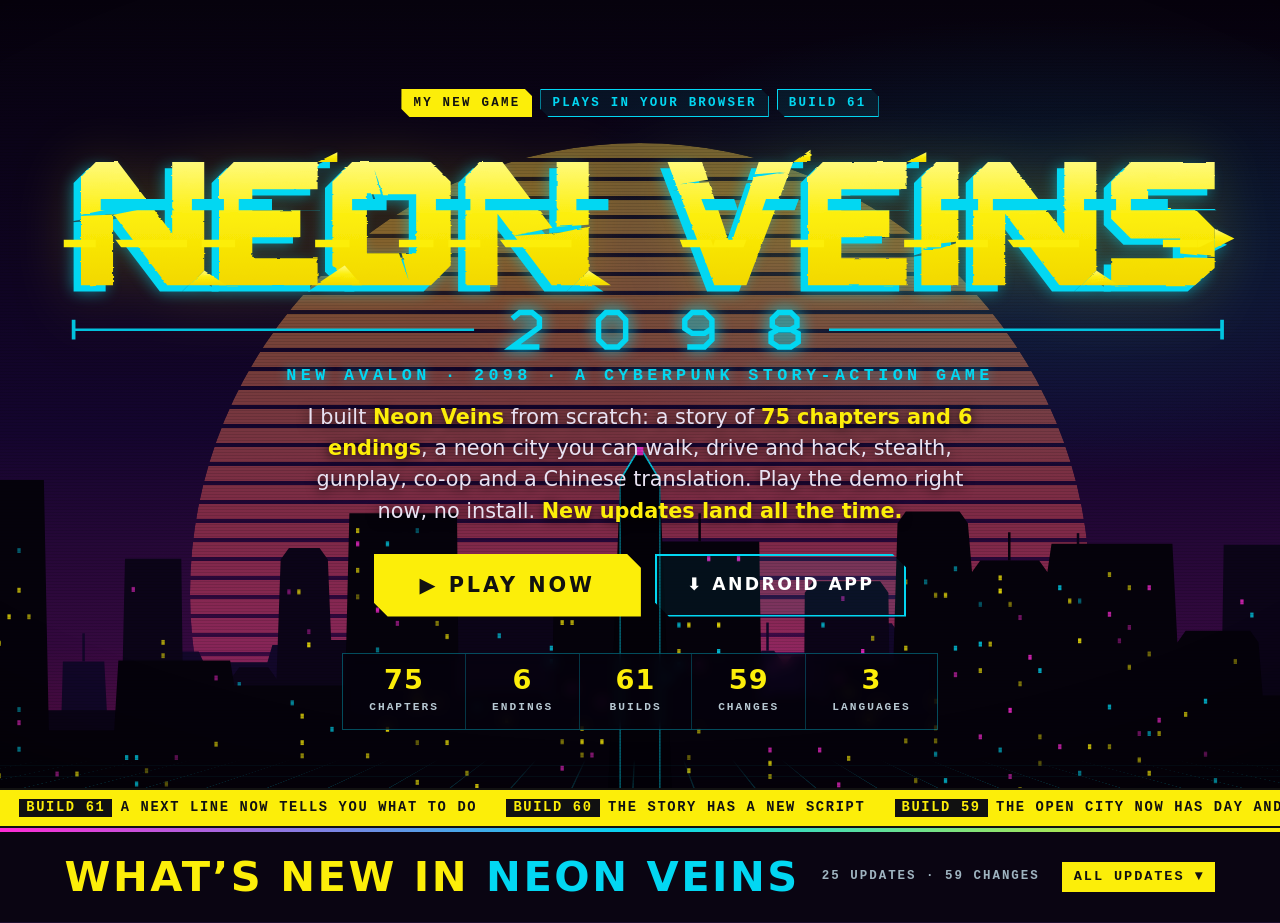
==== promo/neon-veins-banner.html @ d7a3f41a "Build 61: first-hour hints (NEXT line and one-time tips) - NV.Coach: next() gives one sentence of ad" ====
<!doctype html>
<html lang="en"><head><meta charset="utf-8"><meta name="viewport" content="width=device-width,initial-scale=1"><title>Neon Veins banner</title></head>
<body style="margin:0;background:#fff">
<!-- ===== NEON VEINS BANNER: START (copy everything from this line ...) ===== -->
<div class="nvb-root">
<style>
/* Neon Veins banner: plain HTML + CSS, no JavaScript. Everything is scoped under .nvb-root / .nvb / .nvb-news so the page's own CSS cannot change it. */
.nvb-root { display: block; margin: 0; padding: 0; font: 16px/1.5 "Rajdhani", "Segoe UI", system-ui, sans-serif; color: #fff; text-align: left; letter-spacing: normal; text-transform: none; text-indent: 0; }
.nvb-root, .nvb-root * { box-sizing: border-box; }
.nvb-root :where(p, ul, li) { margin: 0; padding: 0; list-style: none; }
.nvb-root :where(a) { color: inherit; text-decoration: none; }
.nvb-root :where(svg) { max-width: none; }
.nvb-root :where(details > summary) { list-style: none; }
.nvb-root details > summary::-webkit-details-marker { display: none; }
.nvb, .nvb-news { --y:#fcee09; --c:#02d7f2; --m:#ff2bd6; }
.nvb { position: relative; overflow: hidden; isolation: isolate; color: #fff; background: #07030f; min-height: clamp(580px, 92vh, 980px); display: flex; flex-direction: column; font-family: "Rajdhani", "Segoe UI", system-ui, sans-serif; }
.nvb a { text-decoration: none; }
.nvb-sky { position: absolute; inset: 0; z-index: -5; background: radial-gradient(90% 55% at 50% 108%, rgba(255,43,214,.75) 0, rgba(255,43,214,0) 62%), radial-gradient(60% 40% at 82% 30%, rgba(2,215,242,.16) 0, rgba(2,215,242,0) 70%), linear-gradient(#06020d 0, #14052e 52%, #34093f 78%, #7d1459 100%); }
.nvb-sun { position: absolute; z-index: -4; left: 50%; bottom: -26%; width: min(86vw, 900px); aspect-ratio: 1; transform: translateX(-50%); border-radius: 50%; background: linear-gradient(#ffd34a 0, #ff5a5f 42%, #ff2bd6 100%); opacity: .42; -webkit-mask-image: linear-gradient(#000 0 55%, transparent 80%), repeating-linear-gradient(#000 0 15px, transparent 15px 19px); -webkit-mask-composite: source-in; mask-image: linear-gradient(#000 0 55%, transparent 80%), repeating-linear-gradient(#000 0 15px, transparent 15px 19px); mask-composite: intersect; }
.nvb-city { position: absolute; z-index: -3; left: 0; right: 0; bottom: 0; width: 100%; height: 46%; }
.nvb-grid { position: absolute; z-index: -2; left: -30%; right: -30%; bottom: 0; height: 30%; background: repeating-linear-gradient(90deg, rgba(2,215,242,.55) 0 2px, transparent 2px 78px), repeating-linear-gradient(0deg, rgba(2,215,242,.55) 0 2px, transparent 2px 54px); transform-origin: 50% 100%; transform: perspective(380px) rotateX(64deg); -webkit-mask-image: linear-gradient(transparent 0, #000 70%); mask-image: linear-gradient(transparent 0, #000 70%); animation: nvbgrid 2.4s linear infinite; opacity: .5; }
@keyframes nvbgrid { to { background-position: 0 0, 0 54px; } }
.nvb-scan { position: absolute; inset: 0; z-index: 1; pointer-events: none; background: repeating-linear-gradient(0deg, rgba(0,0,0,.22) 0 1px, transparent 1px 3px); mix-blend-mode: multiply; opacity: .55; }
.nvb-vig { position: absolute; inset: 0; z-index: -1; pointer-events: none; background: radial-gradient(120% 90% at 50% 40%, transparent 55%, rgba(0,0,0,.65) 100%); }
.nvb-in { position: relative; z-index: 2; flex: 1; width: 100%; max-width: 1240px; margin: 0 auto; padding: clamp(30px, 6vh, 68px) 24px 24px; display: flex; flex-direction: column; align-items: center; justify-content: center; text-align: center; }
.nvb-chips { display: flex; flex-wrap: wrap; justify-content: center; gap: 8px; margin-bottom: clamp(8px, 2vh, 20px); }
.nvb-chip { font: 700 .78rem/1 ui-monospace, "SF Mono", Consolas, monospace; letter-spacing: .18em; padding: 7px 11px; border: 1px solid var(--c); color: var(--c); background: rgba(2,215,242,.08); clip-path: polygon(0 0, calc(100% - 8px) 0, 100% 8px, 100% 100%, 8px 100%, 0 calc(100% - 8px)); }
.nvb-chip.y { background: var(--y); color: #111; border-color: var(--y); }
.nvb-logo { display: block; width: min(96vw, 1220px); margin: 0 auto; filter: drop-shadow(0 0 30px rgba(252,238,9,.18)); transition: transform .25s ease; }
.nvb-logo:hover { transform: scale(1.012); }
.nvb-logo.stack { display: none; width: min(88vw, 520px); }
.nvb-logo svg { display: block; width: 100%; height: auto; overflow: visible; }
.nvlsvg .gl1 > g { animation: nvlg1 6s infinite steps(1); }
.nvlsvg .gl2 > g { animation: nvlg2 8.3s 1.7s infinite steps(1); }
@keyframes nvlg1 { 0%,86%,92%,100% { transform: translateX(16px); } 87% { transform: translateX(-22px); } 89% { transform: translateX(40px); } 91% { transform: translateX(-6px); } }
@keyframes nvlg2 { 0%,70%,76%,100% { transform: translateX(-14px); } 71% { transform: translateX(26px); } 73% { transform: translateX(-34px); } 75% { transform: translateX(6px); } }
.nvb-tag { margin: clamp(6px, 1.4vh, 14px) 0 0; font: 700 clamp(.82rem, 1.5vw, 1.05rem)/1.4 ui-monospace, "SF Mono", Consolas, monospace; letter-spacing: .26em; color: var(--c); text-transform: uppercase; text-shadow: 0 0 12px rgba(2,215,242,.6); }
.nvb-lede { margin: 14px auto 0; max-width: 700px; font-size: clamp(1.05rem, 2vw, 1.3rem); line-height: 1.5; color: #e8e2f2; font-weight: 500; text-shadow: 0 2px 12px #000; }
.nvb-lede b { color: var(--y); font-weight: 700; }
.nvb-cta { display: flex; flex-wrap: wrap; justify-content: center; gap: 14px; margin-top: clamp(18px, 3vh, 30px); }
.nvb-btn { position: relative; display: inline-flex; align-items: center; gap: 10px; padding: 16px 30px; font: 800 1.08rem/1 "Rajdhani", "Segoe UI", system-ui, sans-serif; letter-spacing: .14em; text-transform: uppercase; color: #fff; border: 2px solid var(--c); background: rgba(2,215,242,.07); clip-path: polygon(0 0, calc(100% - 14px) 0, 100% 14px, 100% 100%, 14px 100%, 0 calc(100% - 14px)); transition: transform .15s ease, background .15s ease, box-shadow .15s ease; cursor: pointer; }
.nvb-btn:hover { transform: translateY(-2px); background: rgba(2,215,242,.2); }
.nvb-btn.play { background: var(--y); border-color: var(--y); color: #111; font-size: 1.3rem; padding: 19px 44px; box-shadow: 0 0 0 0 rgba(252,238,9,.6); animation: nvbpulse 2.4s ease-out infinite; }
.nvb-btn.play:hover { background: #fff36a; }
@keyframes nvbpulse { 0% { filter: drop-shadow(0 0 0 rgba(252,238,9,.7)); } 70%,100% { filter: drop-shadow(0 0 22px rgba(252,238,9,0)); } }
.nvb-btn:focus-visible, .nvb-logo:focus-visible { outline: 3px solid #fff; outline-offset: 4px; }
.nvb-stats { list-style: none; margin: clamp(20px, 4vh, 40px) 0 0; padding: 0; display: flex; flex-wrap: wrap; justify-content: center; gap: 10px 0; background: rgba(6,2,13,.62); border: 1px solid rgba(2,215,242,.35); backdrop-filter: blur(6px); -webkit-backdrop-filter: blur(6px); }
.nvb-stats li { padding: 12px 26px; border-left: 1px solid rgba(2,215,242,.25); min-width: 112px; }
.nvb-stats li:first-child { border-left: 0; }
.nvb-stats b { display: block; font: 800 1.7rem/1 "Rajdhani", system-ui, sans-serif; color: var(--y); letter-spacing: .04em; }
.nvb-stats span { font: 600 .7rem/1.2 ui-monospace, Consolas, monospace; letter-spacing: .18em; text-transform: uppercase; color: #b7c8d2; }
.nvb-ticker { position: relative; z-index: 3; overflow: hidden; background: var(--y); color: #111; border-top: 2px solid #111; border-bottom: 2px solid #111; white-space: nowrap; }
.nvb-track { display: inline-block; padding: 9px 0; animation: nvbtick 140s linear infinite; font: 800 .86rem/1 ui-monospace, "SF Mono", Consolas, monospace; letter-spacing: .12em; text-transform: uppercase; }
.nvb-ticker:hover .nvb-track { animation-play-state: paused; }
.nvb-track i { font-style: normal; display: inline-block; margin: 0 .6em 0 1.4em; padding: 2px 7px; background: #111; color: var(--y); }
@keyframes nvbtick { to { transform: translateX(-50%); } }
/* what's new: a native <details> (opens without JavaScript) */
.nvb-news { position: relative; background: #0a0512; color: #fff; border-bottom: 1px solid #1c0f2e; font-family: "Rajdhani", "Segoe UI", system-ui, sans-serif; }
.nvb-news::before { content: ""; position: absolute; left: 0; right: 0; top: 0; height: 4px; background: linear-gradient(90deg, #ff2bd6, #02d7f2 50%, #fcee09); }
.nvb-sum { display: flex; flex-wrap: wrap; align-items: center; justify-content: center; gap: 8px 22px; padding: 26px 24px 22px; cursor: pointer; text-align: center; }
.nvb-sum .t { font: 800 clamp(1.5rem, 4.5vw, 2.6rem)/1.1 "Rajdhani", system-ui, sans-serif; letter-spacing: .06em; text-transform: uppercase; color: #fcee09; }
.nvb-sum .t em { font-style: normal; color: #02d7f2; }
.nvb-sum .n { font: 600 .78rem/1.4 ui-monospace, Consolas, monospace; letter-spacing: .16em; text-transform: uppercase; color: #9fb4c0; }
.nvb-sum .o { font: 800 .85rem/1 ui-monospace, Consolas, monospace; letter-spacing: .14em; text-transform: uppercase; padding: 8px 12px; background: #fcee09; color: #111; }
.nvb-news[open] .nvb-sum .o::after { content: " ▴"; }
.nvb-news:not([open]) .nvb-sum .o::after { content: " ▾"; }
.nvb-sum:hover .o { background: #fff36a; }
.nvb-sum:focus-visible { outline: 3px solid #fff; outline-offset: -3px; }
.nvb-nin { max-width: 1120px; margin: 0 auto; padding: 8px 24px 64px; }
.nvb-cards { display: grid; grid-template-columns: repeat(2, 1fr); gap: 16px; }
.nvb-card { position: relative; padding: 20px 22px 18px; background: linear-gradient(160deg, rgba(2,215,242,.09), rgba(255,43,214,.05)); border: 1px solid rgba(2,215,242,.35); clip-path: polygon(0 0, calc(100% - 18px) 0, 100% 18px, 100% 100%, 0 100%); }
.nvb-card.first { grid-column: 1 / -1; border-color: #fcee09; background: linear-gradient(160deg, rgba(252,238,9,.12), rgba(255,43,214,.06)); }
.nvb-card .hd { margin: 0 0 10px; display: flex; flex-wrap: wrap; align-items: center; gap: 10px; font: 800 1.4rem/1 "Rajdhani", system-ui, sans-serif; letter-spacing: .08em; color: #fff; }
.nvb-card .hd .b { background: #fcee09; color: #111; padding: 4px 9px; }
.nvb-card .hd .d { font: 600 .75rem/1 ui-monospace, Consolas, monospace; letter-spacing: .16em; color: #9fb4c0; margin-left: auto; }
.nvb-card .hd .new { background: #ff2bd6; color: #fff; font: 800 .7rem/1 ui-monospace, Consolas, monospace; letter-spacing: .16em; padding: 4px 7px; }
.nvb-card ul, .nvb-all ul { padding: 0 0 0 18px; list-style: disc; }
.nvb-card li, .nvb-all li { margin: 0 0 6px; color: #d9d2e6; font-size: 1.02rem; line-height: 1.45; list-style: disc; }
.nvb-card li::marker, .nvb-all li::marker { color: #02d7f2; }
.nvb-all { margin-top: 6px; }
.nvb-row { display: grid; grid-template-columns: 150px 1fr; gap: 6px 22px; padding: 16px 0; border-top: 1px solid rgba(2,215,242,.2); }
.nvb-row .k { font: 800 1.15rem/1.1 "Rajdhani", system-ui, sans-serif; letter-spacing: .08em; color: #fcee09; }
.nvb-row .k small { display: block; margin-top: 4px; font: 600 .72rem/1 ui-monospace, Consolas, monospace; letter-spacing: .14em; color: #9fb4c0; }
.nvb-more { margin: 22px auto 0; display: flex; width: max-content; max-width: 100%; cursor: pointer; }
.nvb-old[open] .nvb-more { margin-bottom: 8px; }
.nvb-foot { margin-top: 34px; display: flex; flex-wrap: wrap; align-items: center; justify-content: center; gap: 14px; }
.nvb-note { text-align: center; margin: 14px 0 0; font: 600 .74rem/1.4 ui-monospace, Consolas, monospace; letter-spacing: .12em; color: #7f93a0; text-transform: uppercase; }
@media (max-width: 720px) {
  .nvb { min-height: 0; }
  .nvb-logo.wide { display: none; }
  .nvb-logo.stack { display: block; }
  .nvb-in { padding-top: 34px; }
  .nvb-stats li { min-width: 0; padding: 10px 16px; flex: 1 1 33%; }
  .nvb-btn { padding: 14px 20px; font-size: .95rem; }
  .nvb-btn.play { font-size: 1.15rem; padding: 16px 30px; }
  .nvb-row { grid-template-columns: 1fr; }
  .nvb-cards { grid-template-columns: 1fr; }
  .nvb-nin { padding: 4px 16px 48px; }
  .nvb-city { height: 34%; }
}
@media (prefers-reduced-motion: reduce) {
  .nvb *, .nvb-news * { animation: none !important; transition: none !important; }
}

</style>
<div class="nvb" role="region" aria-label="Neon Veins, a cyberpunk game I built">
<div class="nvb-sky"></div><div class="nvb-sun"></div><svg class="nvb-city" viewBox="0 0 1600 460" preserveAspectRatio="xMidYMax slice" aria-hidden="true"><polygon points="-15,460 -15,239 57,239 62,370 100,370 103,259 153,259 159,375 211,375 211,247 267,247 273,260 350,260 356,239 431,239 433,246 492,246 497,307 507,293 534,293 544,307 545,364 590,364 594,340 604,326 655,326 665,340 670,222 680,208 724,208 734,222 740,303 817,303 823,310 876,310 880,243 934,243 937,260 947,246 962,246 972,260 973,267 983,253 1033,253 1043,267 1044,227 1054,213 1104,213 1114,227 1116,393 1126,379 1176,379 1186,393 1187,211 1258,211 1261,310 1322,310 1322,245 1360,245 1365,392 1375,378 1426,378 1436,392 1442,321 1498,321 1500,368 1566,368 1571,354 1613,354 1614,324 1677,324 1678,460" fill="#12072a"/><rect x="19.5" y="205" width="3" height="34" fill="#12072a"/><rect x="41" y="305" width="4" height="6" fill="#ff2bd6" opacity="0.49"/><rect x="-7" y="449" width="4" height="6" fill="#ff2bd6" opacity="0.84"/><rect x="5" y="449" width="4" height="6" fill="#fcee09" opacity="0.69"/><rect x="17" y="449" width="4" height="6" fill="#02d7f2" opacity="0.70"/><rect x="126.5" y="225" width="3" height="34" fill="#12072a"/><rect x="111" y="357" width="4" height="6" fill="#02d7f2" opacity="0.69"/><rect x="191" y="409" width="4" height="6" fill="#02d7f2" opacity="0.73"/><rect x="255" y="265" width="4" height="6" fill="#02d7f2" opacity="0.67"/><rect x="219" y="297" width="4" height="6" fill="#ff2bd6" opacity="0.43"/><rect x="231" y="377" width="4" height="6" fill="#02d7f2" opacity="0.63"/><rect x="243" y="393" width="4" height="6" fill="#fcee09" opacity="0.71"/><rect x="231" y="425" width="4" height="6" fill="#fcee09" opacity="0.52"/><rect x="341" y="310" width="4" height="6" fill="#02d7f2" opacity="0.55"/><rect x="293" y="326" width="4" height="6" fill="#fcee09" opacity="0.64"/><rect x="341" y="358" width="4" height="6" fill="#ff2bd6" opacity="0.55"/><rect x="388" y="273" width="4" height="6" fill="#02d7f2" opacity="0.75"/><rect x="388" y="353" width="4" height="6" fill="#ff2bd6" opacity="0.57"/><rect x="465" y="280" width="4" height="6" fill="#fcee09" opacity="0.40"/><rect x="441" y="312" width="4" height="6" fill="#fcee09" opacity="0.75"/><rect x="465" y="392" width="4" height="6" fill="#ff2bd6" opacity="0.54"/><rect x="505" y="375" width="4" height="6" fill="#fcee09" opacity="0.69"/><rect x="517" y="423" width="4" height="6" fill="#fcee09" opacity="0.67"/><rect x="517" y="439" width="4" height="6" fill="#02d7f2" opacity="0.56"/><rect x="565.5" y="330" width="3" height="34" fill="#12072a"/><rect x="553" y="414" width="4" height="6" fill="#fcee09" opacity="0.55"/><rect x="702" y="226" width="4" height="6" fill="#02d7f2" opacity="0.83"/><rect x="690" y="274" width="4" height="6" fill="#ff2bd6" opacity="0.73"/><rect x="702" y="274" width="4" height="6" fill="#fcee09" opacity="0.60"/><rect x="690" y="370" width="4" height="6" fill="#fcee09" opacity="0.62"/><rect x="690" y="402" width="4" height="6" fill="#fcee09" opacity="0.62"/><rect x="714" y="434" width="4" height="6" fill="#fcee09" opacity="0.60"/><rect x="748" y="321" width="4" height="6" fill="#fcee09" opacity="0.65"/><rect x="760" y="337" width="4" height="6" fill="#ff2bd6" opacity="0.38"/><rect x="796" y="353" width="4" height="6" fill="#fcee09" opacity="0.40"/><rect x="748" y="385" width="4" height="6" fill="#fcee09" opacity="0.63"/><rect x="772" y="433" width="4" height="6" fill="#02d7f2" opacity="0.52"/><rect x="796" y="449" width="4" height="6" fill="#fcee09" opacity="0.74"/><rect x="847.5" y="276" width="3" height="34" fill="#12072a"/><rect x="843" y="344" width="4" height="6" fill="#fcee09" opacity="0.84"/><rect x="831" y="360" width="4" height="6" fill="#fcee09" opacity="0.57"/><rect x="855" y="424" width="4" height="6" fill="#fcee09" opacity="0.63"/><rect x="867" y="424" width="4" height="6" fill="#ff2bd6" opacity="0.63"/><rect x="855" y="440" width="4" height="6" fill="#fcee09" opacity="0.44"/><rect x="900" y="373" width="4" height="6" fill="#fcee09" opacity="0.67"/><rect x="912" y="389" width="4" height="6" fill="#fcee09" opacity="0.46"/><rect x="952.5" y="212" width="3" height="34" fill="#12072a"/><rect x="957" y="264" width="4" height="6" fill="#ff2bd6" opacity="0.79"/><rect x="981" y="319" width="4" height="6" fill="#02d7f2" opacity="0.62"/><rect x="981" y="383" width="4" height="6" fill="#02d7f2" opacity="0.50"/><rect x="1005" y="383" width="4" height="6" fill="#ff2bd6" opacity="0.68"/><rect x="1017" y="399" width="4" height="6" fill="#fcee09" opacity="0.50"/><rect x="1100" y="311" width="4" height="6" fill="#fcee09" opacity="0.59"/><rect x="1076" y="327" width="4" height="6" fill="#ff2bd6" opacity="0.44"/><rect x="1064" y="439" width="4" height="6" fill="#ff2bd6" opacity="0.66"/><rect x="1136" y="413" width="4" height="6" fill="#fcee09" opacity="0.61"/><rect x="1220.5" y="177" width="3" height="34" fill="#12072a"/><rect x="1207" y="245" width="4" height="6" fill="#02d7f2" opacity="0.45"/><rect x="1219" y="309" width="4" height="6" fill="#ff2bd6" opacity="0.65"/><rect x="1231" y="309" width="4" height="6" fill="#02d7f2" opacity="0.36"/><rect x="1207" y="325" width="4" height="6" fill="#ff2bd6" opacity="0.70"/><rect x="1231" y="357" width="4" height="6" fill="#fcee09" opacity="0.58"/><rect x="1207" y="421" width="4" height="6" fill="#02d7f2" opacity="0.75"/><rect x="1219" y="437" width="4" height="6" fill="#02d7f2" opacity="0.38"/><rect x="1269" y="328" width="4" height="6" fill="#02d7f2" opacity="0.65"/><rect x="1293" y="376" width="4" height="6" fill="#ff2bd6" opacity="0.68"/><rect x="1342" y="295" width="4" height="6" fill="#fcee09" opacity="0.71"/><rect x="1342" y="423" width="4" height="6" fill="#fcee09" opacity="0.46"/><rect x="1398.5" y="344" width="3" height="34" fill="#12072a"/><rect x="1409" y="396" width="4" height="6" fill="#fcee09" opacity="0.84"/><rect x="1421" y="396" width="4" height="6" fill="#02d7f2" opacity="0.70"/><rect x="1450" y="419" width="4" height="6" fill="#ff2bd6" opacity="0.58"/><rect x="1450" y="435" width="4" height="6" fill="#02d7f2" opacity="0.81"/><rect x="1532" y="386" width="4" height="6" fill="#fcee09" opacity="0.78"/><rect x="1556" y="402" width="4" height="6" fill="#fcee09" opacity="0.61"/><rect x="1643.5" y="290" width="3" height="34" fill="#12072a"/><rect x="1634" y="390" width="4" height="6" fill="#fcee09" opacity="0.53"/><rect x="1646" y="390" width="4" height="6" fill="#ff2bd6" opacity="0.76"/><polygon points="-10,460 -10,136 66,136 66,318 174,318 178,135 246,135 248,299 306,299 306,280 316,266 351,266 361,280 366,136 376,122 413,122 423,136 427,233 500,233 503,198 603,198 608,173 618,159 673,159 683,173 683,188 693,174 764,174 774,188 777,178 827,178 827,301 928,301 931,323 998,323 999,176 1009,162 1090,162 1100,176 1102,335 1208,335 1209,311 1298,311 1304,138 1355,138 1357,331 1412,331 1418,310 1502,310 1505,118 1576,118 1581,265 1642,265 1648,460" fill="#0b0418"/><rect x="22" y="154" width="4" height="6" fill="#fcee09" opacity="0.45"/><rect x="34" y="154" width="4" height="6" fill="#02d7f2" opacity="0.79"/><rect x="-2" y="170" width="4" height="6" fill="#fcee09" opacity="0.67"/><rect x="46" y="218" width="4" height="6" fill="#ff2bd6" opacity="0.39"/><rect x="10" y="298" width="4" height="6" fill="#02d7f2" opacity="0.38"/><rect x="46" y="298" width="4" height="6" fill="#ff2bd6" opacity="0.39"/><rect x="-2" y="314" width="4" height="6" fill="#02d7f2" opacity="0.69"/><rect x="-2" y="426" width="4" height="6" fill="#fcee09" opacity="0.68"/><rect x="110" y="352" width="4" height="6" fill="#fcee09" opacity="0.37"/><rect x="74" y="368" width="4" height="6" fill="#fcee09" opacity="0.49"/><rect x="98" y="368" width="4" height="6" fill="#ff2bd6" opacity="0.77"/><rect x="98" y="384" width="4" height="6" fill="#ff2bd6" opacity="0.45"/><rect x="158" y="432" width="4" height="6" fill="#ff2bd6" opacity="0.63"/><rect x="186" y="169" width="4" height="6" fill="#ff2bd6" opacity="0.58"/><rect x="222" y="233" width="4" height="6" fill="#fcee09" opacity="0.65"/><rect x="222" y="249" width="4" height="6" fill="#fcee09" opacity="0.52"/><rect x="198" y="265" width="4" height="6" fill="#02d7f2" opacity="0.57"/><rect x="222" y="265" width="4" height="6" fill="#fcee09" opacity="0.62"/><rect x="210" y="313" width="4" height="6" fill="#fcee09" opacity="0.54"/><rect x="222" y="393" width="4" height="6" fill="#02d7f2" opacity="0.83"/><rect x="280" y="317" width="4" height="6" fill="#fcee09" opacity="0.40"/><rect x="268" y="333" width="4" height="6" fill="#fcee09" opacity="0.52"/><rect x="268" y="349" width="4" height="6" fill="#02d7f2" opacity="0.64"/><rect x="292" y="381" width="4" height="6" fill="#02d7f2" opacity="0.56"/><rect x="280" y="397" width="4" height="6" fill="#ff2bd6" opacity="0.67"/><rect x="292" y="413" width="4" height="6" fill="#ff2bd6" opacity="0.50"/><rect x="314" y="284" width="4" height="6" fill="#02d7f2" opacity="0.54"/><rect x="326" y="428" width="4" height="6" fill="#ff2bd6" opacity="0.84"/><rect x="374" y="172" width="4" height="6" fill="#ff2bd6" opacity="0.44"/><rect x="386" y="172" width="4" height="6" fill="#fcee09" opacity="0.68"/><rect x="398" y="220" width="4" height="6" fill="#ff2bd6" opacity="0.38"/><rect x="398" y="236" width="4" height="6" fill="#fcee09" opacity="0.82"/><rect x="374" y="380" width="4" height="6" fill="#fcee09" opacity="0.44"/><rect x="386" y="380" width="4" height="6" fill="#ff2bd6" opacity="0.71"/><rect x="374" y="412" width="4" height="6" fill="#ff2bd6" opacity="0.44"/><rect x="398" y="412" width="4" height="6" fill="#02d7f2" opacity="0.74"/><rect x="410" y="412" width="4" height="6" fill="#fcee09" opacity="0.48"/><rect x="435" y="315" width="4" height="6" fill="#ff2bd6" opacity="0.43"/><rect x="471" y="315" width="4" height="6" fill="#fcee09" opacity="0.37"/><rect x="459" y="331" width="4" height="6" fill="#ff2bd6" opacity="0.54"/><rect x="483" y="379" width="4" height="6" fill="#fcee09" opacity="0.53"/><rect x="435" y="411" width="4" height="6" fill="#02d7f2" opacity="0.65"/><rect x="459" y="443" width="4" height="6" fill="#fcee09" opacity="0.72"/><rect x="483" y="443" width="4" height="6" fill="#02d7f2" opacity="0.62"/><rect x="523" y="216" width="4" height="6" fill="#02d7f2" opacity="0.41"/><rect x="523" y="248" width="4" height="6" fill="#02d7f2" opacity="0.53"/><rect x="535" y="264" width="4" height="6" fill="#ff2bd6" opacity="0.37"/><rect x="535" y="344" width="4" height="6" fill="#02d7f2" opacity="0.49"/><rect x="583" y="392" width="4" height="6" fill="#ff2bd6" opacity="0.42"/><rect x="535" y="408" width="4" height="6" fill="#ff2bd6" opacity="0.45"/><rect x="616" y="177" width="4" height="6" fill="#02d7f2" opacity="0.47"/><rect x="628" y="225" width="4" height="6" fill="#02d7f2" opacity="0.65"/><rect x="640" y="337" width="4" height="6" fill="#02d7f2" opacity="0.38"/><rect x="664" y="353" width="4" height="6" fill="#02d7f2" opacity="0.57"/><rect x="628" y="369" width="4" height="6" fill="#02d7f2" opacity="0.70"/><rect x="739" y="224" width="4" height="6" fill="#fcee09" opacity="0.70"/><rect x="691" y="240" width="4" height="6" fill="#02d7f2" opacity="0.72"/><rect x="739" y="240" width="4" height="6" fill="#fcee09" opacity="0.38"/><rect x="691" y="256" width="4" height="6" fill="#02d7f2" opacity="0.76"/><rect x="727" y="288" width="4" height="6" fill="#02d7f2" opacity="0.81"/><rect x="691" y="304" width="4" height="6" fill="#02d7f2" opacity="0.46"/><rect x="691" y="320" width="4" height="6" fill="#02d7f2" opacity="0.44"/><rect x="727" y="320" width="4" height="6" fill="#ff2bd6" opacity="0.82"/><rect x="691" y="352" width="4" height="6" fill="#ff2bd6" opacity="0.61"/><rect x="763" y="352" width="4" height="6" fill="#02d7f2" opacity="0.75"/><rect x="691" y="384" width="4" height="6" fill="#fcee09" opacity="0.76"/><rect x="691" y="400" width="4" height="6" fill="#ff2bd6" opacity="0.60"/><rect x="703" y="416" width="4" height="6" fill="#02d7f2" opacity="0.76"/><rect x="797" y="388" width="4" height="6" fill="#ff2bd6" opacity="0.53"/><rect x="895" y="351" width="4" height="6" fill="#02d7f2" opacity="0.60"/><rect x="907" y="399" width="4" height="6" fill="#ff2bd6" opacity="0.60"/><rect x="907" y="415" width="4" height="6" fill="#02d7f2" opacity="0.71"/><rect x="907" y="431" width="4" height="6" fill="#02d7f2" opacity="0.75"/><rect x="939" y="437" width="4" height="6" fill="#02d7f2" opacity="0.83"/><rect x="1043" y="180" width="4" height="6" fill="#ff2bd6" opacity="0.47"/><rect x="1019" y="212" width="4" height="6" fill="#02d7f2" opacity="0.73"/><rect x="1079" y="228" width="4" height="6" fill="#fcee09" opacity="0.54"/><rect x="1067" y="244" width="4" height="6" fill="#ff2bd6" opacity="0.82"/><rect x="1031" y="276" width="4" height="6" fill="#fcee09" opacity="0.74"/><rect x="1031" y="372" width="4" height="6" fill="#ff2bd6" opacity="0.61"/><rect x="1079" y="436" width="4" height="6" fill="#fcee09" opacity="0.65"/><rect x="1153.5" y="301" width="3" height="34" fill="#0b0418"/><rect x="1170" y="401" width="4" height="6" fill="#ff2bd6" opacity="0.71"/><rect x="1158" y="417" width="4" height="6" fill="#fcee09" opacity="0.85"/><rect x="1134" y="433" width="4" height="6" fill="#02d7f2" opacity="0.37"/><rect x="1229" y="361" width="4" height="6" fill="#ff2bd6" opacity="0.44"/><rect x="1265" y="361" width="4" height="6" fill="#fcee09" opacity="0.63"/><rect x="1277" y="377" width="4" height="6" fill="#fcee09" opacity="0.75"/><rect x="1289" y="441" width="4" height="6" fill="#02d7f2" opacity="0.75"/><rect x="1327.5" y="104" width="3" height="34" fill="#0b0418"/><rect x="1312" y="204" width="4" height="6" fill="#ff2bd6" opacity="0.77"/><rect x="1312" y="428" width="4" height="6" fill="#fcee09" opacity="0.63"/><rect x="1389" y="349" width="4" height="6" fill="#fcee09" opacity="0.42"/><rect x="1377" y="413" width="4" height="6" fill="#ff2bd6" opacity="0.54"/><rect x="1438" y="328" width="4" height="6" fill="#fcee09" opacity="0.73"/><rect x="1438" y="424" width="4" height="6" fill="#fcee09" opacity="0.48"/><rect x="1450" y="424" width="4" height="6" fill="#fcee09" opacity="0.48"/><rect x="1525" y="184" width="4" height="6" fill="#ff2bd6" opacity="0.75"/><rect x="1537" y="200" width="4" height="6" fill="#02d7f2" opacity="0.72"/><rect x="1525" y="296" width="4" height="6" fill="#fcee09" opacity="0.57"/><rect x="1613" y="283" width="4" height="6" fill="#fcee09" opacity="0.82"/><rect x="1625" y="299" width="4" height="6" fill="#ff2bd6" opacity="0.40"/><rect x="1601" y="315" width="4" height="6" fill="#fcee09" opacity="0.36"/><polygon points="-20,460 -20,40 80,40 86,342 165,342 170,258 305,258 310,288 444,288 449,80 579,80 581,307 591,293 684,293 694,307 696,157 706,143 790,143 800,157 801,114 944,114 947,311 957,297 1014,297 1024,311 1030,259 1106,259 1111,92 1121,78 1186,78 1196,92 1201,151 1211,137 1282,137 1292,151 1297,117 1443,117 1449,236 1459,222 1537,222 1547,236 1552,300 1628,300 1628,325 1710,325 1712,460" fill="#05020b"/><rect x="48" y="122" width="4" height="6" fill="#02d7f2" opacity="0.42"/><rect x="12" y="170" width="4" height="6" fill="#fcee09" opacity="0.52"/><rect x="48" y="170" width="4" height="6" fill="#fcee09" opacity="0.68"/><rect x="36" y="202" width="4" height="6" fill="#fcee09" opacity="0.75"/><rect x="60" y="202" width="4" height="6" fill="#fcee09" opacity="0.57"/><rect x="24" y="234" width="4" height="6" fill="#fcee09" opacity="0.75"/><rect x="48" y="314" width="4" height="6" fill="#02d7f2" opacity="0.50"/><rect x="48" y="330" width="4" height="6" fill="#ff2bd6" opacity="0.65"/><rect x="48" y="362" width="4" height="6" fill="#02d7f2" opacity="0.63"/><rect x="24" y="394" width="4" height="6" fill="#fcee09" opacity="0.71"/><rect x="36" y="426" width="4" height="6" fill="#ff2bd6" opacity="0.55"/><rect x="0" y="442" width="4" height="6" fill="#02d7f2" opacity="0.47"/><rect x="12" y="442" width="4" height="6" fill="#02d7f2" opacity="0.75"/><rect x="94" y="392" width="4" height="6" fill="#ff2bd6" opacity="0.58"/><rect x="118" y="392" width="4" height="6" fill="#fcee09" opacity="0.78"/><rect x="106" y="424" width="4" height="6" fill="#fcee09" opacity="0.54"/><rect x="286" y="276" width="4" height="6" fill="#ff2bd6" opacity="0.48"/><rect x="286" y="356" width="4" height="6" fill="#fcee09" opacity="0.63"/><rect x="178" y="372" width="4" height="6" fill="#02d7f2" opacity="0.80"/><rect x="190" y="372" width="4" height="6" fill="#02d7f2" opacity="0.84"/><rect x="238" y="372" width="4" height="6" fill="#ff2bd6" opacity="0.39"/><rect x="202" y="388" width="4" height="6" fill="#fcee09" opacity="0.39"/><rect x="190" y="404" width="4" height="6" fill="#02d7f2" opacity="0.83"/><rect x="226" y="404" width="4" height="6" fill="#fcee09" opacity="0.41"/><rect x="214" y="436" width="4" height="6" fill="#fcee09" opacity="0.59"/><rect x="378" y="306" width="4" height="6" fill="#02d7f2" opacity="0.60"/><rect x="390" y="322" width="4" height="6" fill="#fcee09" opacity="0.73"/><rect x="426" y="338" width="4" height="6" fill="#02d7f2" opacity="0.68"/><rect x="390" y="354" width="4" height="6" fill="#fcee09" opacity="0.77"/><rect x="390" y="370" width="4" height="6" fill="#fcee09" opacity="0.61"/><rect x="354" y="434" width="4" height="6" fill="#fcee09" opacity="0.53"/><rect x="366" y="434" width="4" height="6" fill="#fcee09" opacity="0.41"/><rect x="457" y="98" width="4" height="6" fill="#fcee09" opacity="0.67"/><rect x="529" y="98" width="4" height="6" fill="#02d7f2" opacity="0.37"/><rect x="457" y="114" width="4" height="6" fill="#ff2bd6" opacity="0.75"/><rect x="493" y="114" width="4" height="6" fill="#02d7f2" opacity="0.72"/><rect x="457" y="146" width="4" height="6" fill="#fcee09" opacity="0.61"/><rect x="493" y="162" width="4" height="6" fill="#fcee09" opacity="0.51"/><rect x="457" y="178" width="4" height="6" fill="#fcee09" opacity="0.37"/><rect x="481" y="178" width="4" height="6" fill="#fcee09" opacity="0.39"/><rect x="505" y="178" width="4" height="6" fill="#ff2bd6" opacity="0.66"/><rect x="553" y="178" width="4" height="6" fill="#fcee09" opacity="0.64"/><rect x="481" y="194" width="4" height="6" fill="#ff2bd6" opacity="0.79"/><rect x="505" y="210" width="4" height="6" fill="#ff2bd6" opacity="0.50"/><rect x="553" y="210" width="4" height="6" fill="#fcee09" opacity="0.50"/><rect x="565" y="226" width="4" height="6" fill="#fcee09" opacity="0.66"/><rect x="481" y="242" width="4" height="6" fill="#02d7f2" opacity="0.51"/><rect x="505" y="274" width="4" height="6" fill="#fcee09" opacity="0.63"/><rect x="517" y="274" width="4" height="6" fill="#fcee09" opacity="0.45"/><rect x="529" y="290" width="4" height="6" fill="#fcee09" opacity="0.35"/><rect x="529" y="306" width="4" height="6" fill="#fcee09" opacity="0.77"/><rect x="553" y="306" width="4" height="6" fill="#fcee09" opacity="0.37"/><rect x="493" y="338" width="4" height="6" fill="#fcee09" opacity="0.84"/><rect x="529" y="354" width="4" height="6" fill="#fcee09" opacity="0.38"/><rect x="565" y="354" width="4" height="6" fill="#fcee09" opacity="0.71"/><rect x="469" y="370" width="4" height="6" fill="#fcee09" opacity="0.64"/><rect x="529" y="402" width="4" height="6" fill="#fcee09" opacity="0.69"/><rect x="481" y="418" width="4" height="6" fill="#fcee09" opacity="0.40"/><rect x="565" y="418" width="4" height="6" fill="#02d7f2" opacity="0.77"/><rect x="457" y="450" width="4" height="6" fill="#02d7f2" opacity="0.51"/><rect x="601" y="311" width="4" height="6" fill="#02d7f2" opacity="0.38"/><rect x="637" y="327" width="4" height="6" fill="#fcee09" opacity="0.46"/><rect x="589" y="391" width="4" height="6" fill="#fcee09" opacity="0.55"/><rect x="601" y="407" width="4" height="6" fill="#fcee09" opacity="0.84"/><rect x="613" y="423" width="4" height="6" fill="#fcee09" opacity="0.35"/><rect x="788" y="161" width="4" height="6" fill="#fcee09" opacity="0.82"/><rect x="764" y="177" width="4" height="6" fill="#fcee09" opacity="0.46"/><rect x="704" y="193" width="4" height="6" fill="#02d7f2" opacity="0.40"/><rect x="704" y="209" width="4" height="6" fill="#fcee09" opacity="0.70"/><rect x="716" y="209" width="4" height="6" fill="#fcee09" opacity="0.67"/><rect x="776" y="273" width="4" height="6" fill="#ff2bd6" opacity="0.43"/><rect x="716" y="289" width="4" height="6" fill="#ff2bd6" opacity="0.82"/><rect x="776" y="289" width="4" height="6" fill="#ff2bd6" opacity="0.79"/><rect x="752" y="305" width="4" height="6" fill="#ff2bd6" opacity="0.72"/><rect x="728" y="337" width="4" height="6" fill="#fcee09" opacity="0.56"/><rect x="704" y="353" width="4" height="6" fill="#fcee09" opacity="0.47"/><rect x="728" y="353" width="4" height="6" fill="#fcee09" opacity="0.76"/><rect x="752" y="353" width="4" height="6" fill="#fcee09" opacity="0.79"/><rect x="728" y="369" width="4" height="6" fill="#fcee09" opacity="0.45"/><rect x="740" y="369" width="4" height="6" fill="#ff2bd6" opacity="0.50"/><rect x="704" y="385" width="4" height="6" fill="#ff2bd6" opacity="0.61"/><rect x="716" y="417" width="4" height="6" fill="#ff2bd6" opacity="0.66"/><rect x="788" y="417" width="4" height="6" fill="#ff2bd6" opacity="0.67"/><rect x="704" y="433" width="4" height="6" fill="#02d7f2" opacity="0.63"/><rect x="870.5" y="80" width="3" height="34" fill="#05020b"/><rect x="881" y="132" width="4" height="6" fill="#ff2bd6" opacity="0.82"/><rect x="917" y="132" width="4" height="6" fill="#ff2bd6" opacity="0.82"/><rect x="845" y="212" width="4" height="6" fill="#02d7f2" opacity="0.72"/><rect x="857" y="212" width="4" height="6" fill="#fcee09" opacity="0.78"/><rect x="893" y="212" width="4" height="6" fill="#fcee09" opacity="0.84"/><rect x="845" y="244" width="4" height="6" fill="#fcee09" opacity="0.67"/><rect x="893" y="244" width="4" height="6" fill="#02d7f2" opacity="0.84"/><rect x="845" y="260" width="4" height="6" fill="#02d7f2" opacity="0.75"/><rect x="869" y="260" width="4" height="6" fill="#ff2bd6" opacity="0.75"/><rect x="833" y="276" width="4" height="6" fill="#02d7f2" opacity="0.56"/><rect x="809" y="324" width="4" height="6" fill="#fcee09" opacity="0.61"/><rect x="869" y="340" width="4" height="6" fill="#fcee09" opacity="0.54"/><rect x="857" y="372" width="4" height="6" fill="#fcee09" opacity="0.38"/><rect x="857" y="388" width="4" height="6" fill="#fcee09" opacity="0.71"/><rect x="809" y="404" width="4" height="6" fill="#02d7f2" opacity="0.47"/><rect x="905" y="420" width="4" height="6" fill="#02d7f2" opacity="0.63"/><rect x="809" y="436" width="4" height="6" fill="#ff2bd6" opacity="0.56"/><rect x="955" y="363" width="4" height="6" fill="#ff2bd6" opacity="0.70"/><rect x="1015" y="363" width="4" height="6" fill="#ff2bd6" opacity="0.72"/><rect x="955" y="379" width="4" height="6" fill="#fcee09" opacity="0.77"/><rect x="955" y="395" width="4" height="6" fill="#fcee09" opacity="0.56"/><rect x="1038" y="277" width="4" height="6" fill="#ff2bd6" opacity="0.70"/><rect x="1050" y="293" width="4" height="6" fill="#fcee09" opacity="0.57"/><rect x="1086" y="309" width="4" height="6" fill="#fcee09" opacity="0.45"/><rect x="1074" y="325" width="4" height="6" fill="#fcee09" opacity="0.62"/><rect x="1050" y="373" width="4" height="6" fill="#fcee09" opacity="0.64"/><rect x="1038" y="405" width="4" height="6" fill="#ff2bd6" opacity="0.75"/><rect x="1179" y="144" width="4" height="6" fill="#02d7f2" opacity="0.52"/><rect x="1119" y="160" width="4" height="6" fill="#fcee09" opacity="0.50"/><rect x="1143" y="160" width="4" height="6" fill="#02d7f2" opacity="0.45"/><rect x="1155" y="176" width="4" height="6" fill="#fcee09" opacity="0.51"/><rect x="1167" y="176" width="4" height="6" fill="#fcee09" opacity="0.70"/><rect x="1119" y="240" width="4" height="6" fill="#fcee09" opacity="0.70"/><rect x="1179" y="240" width="4" height="6" fill="#02d7f2" opacity="0.75"/><rect x="1179" y="272" width="4" height="6" fill="#ff2bd6" opacity="0.56"/><rect x="1155" y="304" width="4" height="6" fill="#fcee09" opacity="0.48"/><rect x="1155" y="336" width="4" height="6" fill="#fcee09" opacity="0.65"/><rect x="1119" y="352" width="4" height="6" fill="#fcee09" opacity="0.49"/><rect x="1155" y="352" width="4" height="6" fill="#fcee09" opacity="0.42"/><rect x="1155" y="368" width="4" height="6" fill="#02d7f2" opacity="0.59"/><rect x="1131" y="400" width="4" height="6" fill="#fcee09" opacity="0.48"/><rect x="1167" y="400" width="4" height="6" fill="#02d7f2" opacity="0.82"/><rect x="1167" y="416" width="4" height="6" fill="#02d7f2" opacity="0.73"/><rect x="1143" y="432" width="4" height="6" fill="#02d7f2" opacity="0.69"/><rect x="1167" y="432" width="4" height="6" fill="#02d7f2" opacity="0.73"/><rect x="1143" y="448" width="4" height="6" fill="#fcee09" opacity="0.47"/><rect x="1244.5" y="103" width="3" height="34" fill="#05020b"/><rect x="1233" y="155" width="4" height="6" fill="#fcee09" opacity="0.74"/><rect x="1233" y="171" width="4" height="6" fill="#fcee09" opacity="0.84"/><rect x="1209" y="187" width="4" height="6" fill="#02d7f2" opacity="0.37"/><rect x="1245" y="187" width="4" height="6" fill="#fcee09" opacity="0.46"/><rect x="1257" y="203" width="4" height="6" fill="#ff2bd6" opacity="0.43"/><rect x="1209" y="235" width="4" height="6" fill="#02d7f2" opacity="0.79"/><rect x="1221" y="235" width="4" height="6" fill="#fcee09" opacity="0.65"/><rect x="1269" y="251" width="4" height="6" fill="#ff2bd6" opacity="0.79"/><rect x="1209" y="267" width="4" height="6" fill="#fcee09" opacity="0.63"/><rect x="1281" y="267" width="4" height="6" fill="#02d7f2" opacity="0.77"/><rect x="1257" y="283" width="4" height="6" fill="#fcee09" opacity="0.48"/><rect x="1245" y="315" width="4" height="6" fill="#ff2bd6" opacity="0.83"/><rect x="1209" y="347" width="4" height="6" fill="#ff2bd6" opacity="0.71"/><rect x="1281" y="347" width="4" height="6" fill="#fcee09" opacity="0.49"/><rect x="1233" y="363" width="4" height="6" fill="#02d7f2" opacity="0.65"/><rect x="1281" y="379" width="4" height="6" fill="#fcee09" opacity="0.37"/><rect x="1245" y="395" width="4" height="6" fill="#ff2bd6" opacity="0.63"/><rect x="1257" y="411" width="4" height="6" fill="#fcee09" opacity="0.70"/><rect x="1221" y="443" width="4" height="6" fill="#ff2bd6" opacity="0.42"/><rect x="1365" y="151" width="4" height="6" fill="#fcee09" opacity="0.58"/><rect x="1305" y="167" width="4" height="6" fill="#02d7f2" opacity="0.78"/><rect x="1389" y="167" width="4" height="6" fill="#fcee09" opacity="0.55"/><rect x="1413" y="167" width="4" height="6" fill="#ff2bd6" opacity="0.73"/><rect x="1317" y="183" width="4" height="6" fill="#fcee09" opacity="0.66"/><rect x="1329" y="183" width="4" height="6" fill="#02d7f2" opacity="0.43"/><rect x="1365" y="199" width="4" height="6" fill="#ff2bd6" opacity="0.70"/><rect x="1389" y="215" width="4" height="6" fill="#ff2bd6" opacity="0.39"/><rect x="1329" y="231" width="4" height="6" fill="#fcee09" opacity="0.80"/><rect x="1377" y="231" width="4" height="6" fill="#ff2bd6" opacity="0.37"/><rect x="1413" y="247" width="4" height="6" fill="#fcee09" opacity="0.42"/><rect x="1389" y="263" width="4" height="6" fill="#fcee09" opacity="0.51"/><rect x="1365" y="311" width="4" height="6" fill="#02d7f2" opacity="0.75"/><rect x="1425" y="327" width="4" height="6" fill="#ff2bd6" opacity="0.70"/><rect x="1401" y="343" width="4" height="6" fill="#ff2bd6" opacity="0.45"/><rect x="1413" y="343" width="4" height="6" fill="#02d7f2" opacity="0.64"/><rect x="1425" y="343" width="4" height="6" fill="#fcee09" opacity="0.62"/><rect x="1305" y="359" width="4" height="6" fill="#ff2bd6" opacity="0.77"/><rect x="1341" y="359" width="4" height="6" fill="#fcee09" opacity="0.83"/><rect x="1365" y="359" width="4" height="6" fill="#fcee09" opacity="0.55"/><rect x="1401" y="375" width="4" height="6" fill="#fcee09" opacity="0.62"/><rect x="1329" y="391" width="4" height="6" fill="#02d7f2" opacity="0.61"/><rect x="1413" y="391" width="4" height="6" fill="#fcee09" opacity="0.79"/><rect x="1425" y="439" width="4" height="6" fill="#ff2bd6" opacity="0.74"/><rect x="1517" y="256" width="4" height="6" fill="#fcee09" opacity="0.41"/><rect x="1481" y="304" width="4" height="6" fill="#02d7f2" opacity="0.83"/><rect x="1457" y="320" width="4" height="6" fill="#fcee09" opacity="0.70"/><rect x="1481" y="368" width="4" height="6" fill="#ff2bd6" opacity="0.40"/><rect x="1493" y="400" width="4" height="6" fill="#02d7f2" opacity="0.73"/><rect x="1517" y="416" width="4" height="6" fill="#02d7f2" opacity="0.62"/><rect x="1493" y="432" width="4" height="6" fill="#ff2bd6" opacity="0.50"/><rect x="1529" y="432" width="4" height="6" fill="#fcee09" opacity="0.41"/><rect x="1596" y="414" width="4" height="6" fill="#fcee09" opacity="0.69"/><rect x="1636" y="343" width="4" height="6" fill="#fcee09" opacity="0.72"/><rect x="1672" y="343" width="4" height="6" fill="#fcee09" opacity="0.55"/><rect x="1660" y="359" width="4" height="6" fill="#02d7f2" opacity="0.49"/><rect x="1672" y="391" width="4" height="6" fill="#ff2bd6" opacity="0.70"/><rect x="1696" y="423" width="4" height="6" fill="#fcee09" opacity="0.82"/><g><polygon points="760,460 776,40 800,0 824,40 840,460" fill="#030108"/><path d="M776 40L800 0L824 40" fill="none" stroke="#02d7f2" stroke-width="2" opacity=".9"/><path d="M776 40V460M824 40V460" stroke="#02d7f2" stroke-width="1.5" opacity=".55"/><rect x="796" y="-30" width="8" height="40" fill="#ff2bd6" opacity=".9"/></g></svg><div class="nvb-grid"></div><div class="nvb-vig"></div><div class="nvb-scan"></div>
<div class="nvb-in">
<div class="nvb-chips"><span class="nvb-chip y">MY NEW GAME</span><span class="nvb-chip">PLAYS IN YOUR BROWSER</span><span class="nvb-chip">BUILD 61</span></div>
<a class="nvb-logo wide" href="https://winsontian254-dotcom.github.io/NEON_VIENS/" target="_blank" rel="noopener" aria-label="Play Neon Veins"><svg class="nvlsvg" viewBox="-30 -22 990 176" role="img" aria-label="NEON VEINS" overflow="visible" xmlns="http://www.w3.org/2000/svg"> <defs> <linearGradient id="nvly" x1="0" y1="0" x2="0" y2="1"><stop offset="0" stop-color="#fffa7a"/><stop offset=".45" stop-color="#fcee09"/><stop offset="1" stop-color="#f2d800"/></linearGradient> <filter id="nvlb" x="-10%" y="-40%" width="120%" height="180%"><feGaussianBlur stdDeviation="6"/></filter> <filter id="nvlr" x="-5%" y="-10%" width="110%" height="120%"><feTurbulence type="fractalNoise" baseFrequency=".05 .3" numOctaves="2" seed="7" result="n"/><feDisplacementMap in="SourceGraphic" in2="n" scale="2" xChannelSelector="R" yChannelSelector="G"/></filter> <mask id="nvlm" maskUnits="userSpaceOnUse" x="-60" y="-40" width="1060" height="200"><rect x="-60" y="-40" width="1060" height="200" fill="#fff"/><path d="M-6 44L27.300828418798094 42.48183445508427L60 36L26.699171581201906 37.51816554491573Z" fill="#000"/><path d="M238 6L250.09028644733843 51.59413310527249L266 96L253.90971355266157 50.40586689472751Z" fill="#000"/><path d="M350 60L387.3347947400035 57.47748107602581L424 50L386.6652052599965 52.52251892397419Z" fill="#000"/><path d="M486 18L529.2310017163492 14.986614760602507L572 8L528.7689982836508 11.013385239397493Z" fill="#000"/><path d="M678 72L697.4120209620996 69.9570995699735L716 64L696.5879790379004 66.0429004300265Z" fill="#000"/><path d="M830 72L879.8802154185441 76.99640969093156L930 78L880.1197845814559 73.00359030906844Z" fill="#000"/></mask> <clipPath id="nvlc1"><rect x="-60" y="30" width="1060" height="9"/></clipPath> <clipPath id="nvlc2"><rect x="-60" y="63" width="1060" height="6"/></clipPath> <clipPath id="nvlc3"><rect x="-60" y="12" width="1060" height="5"/></clipPath> </defs> <g fill="#02d7f2" filter="url(#nvlb)" opacity=".55" transform="translate(-6 5)"><path transform="translate(0 0)" d="M0 100V12L12 0H30L74 58V0H100V88L88 100H70L26 42V100Z" /><path transform="translate(112 0)" d="M0 100V12L12 0H80V22H27V39H66V61H27V78H80V100Z" /><path transform="translate(204 0)" d="M0 16L16 0H80L96 16V84L80 100H16L0 84ZM28 26V74H68V26Z" fill-rule="evenodd" /><path transform="translate(312 0)" d="M0 100V12L12 0H30L74 58V0H100V88L88 100H70L26 42V100Z" /><path transform="translate(476 0)" d="M0 0H28L51 68L74 0H102L64 100H38Z" /><path transform="translate(590 0)" d="M0 100V12L12 0H80V22H27V39H66V61H27V78H80V100Z" /><path transform="translate(682 0)" d="M0 12L12 0H30V100H0Z" /><path transform="translate(724 0)" d="M0 100V12L12 0H30L74 58V0H100V88L88 100H70L26 42V100Z" /><path transform="translate(836 0)" d="M16 0H84V22H30V38H68L84 54V86L68 100H0V78H56V62H16L0 46V16Z" /><path transform="translate(0 0)" d="M100 88L118 100H88Z" /><path transform="translate(112 0)" d="M80 0L96 -8V0Z" /><path transform="translate(204 0)" d="M-14 100L10 84L24 100Z" /><path transform="translate(312 0)" d="M100 88L118 100H88Z" /><path transform="translate(476 0)" d="M102 0L116 -10V0Z" /><path transform="translate(590 0)" d="M80 0L96 -8V0Z" /><path transform="translate(724 0)" d="M100 88L118 100H88Z" /><path transform="translate(836 0)" d="M84 54L100 62L84 70Z" /></g> <g fill="#02d7f2" transform="translate(-6 5)" mask="url(#nvlm)"><path transform="translate(0 0)" d="M0 100V12L12 0H30L74 58V0H100V88L88 100H70L26 42V100Z" /><path transform="translate(112 0)" d="M0 100V12L12 0H80V22H27V39H66V61H27V78H80V100Z" /><path transform="translate(204 0)" d="M0 16L16 0H80L96 16V84L80 100H16L0 84ZM28 26V74H68V26Z" fill-rule="evenodd" /><path transform="translate(312 0)" d="M0 100V12L12 0H30L74 58V0H100V88L88 100H70L26 42V100Z" /><path transform="translate(476 0)" d="M0 0H28L51 68L74 0H102L64 100H38Z" /><path transform="translate(590 0)" d="M0 100V12L12 0H80V22H27V39H66V61H27V78H80V100Z" /><path transform="translate(682 0)" d="M0 12L12 0H30V100H0Z" /><path transform="translate(724 0)" d="M0 100V12L12 0H30L74 58V0H100V88L88 100H70L26 42V100Z" /><path transform="translate(836 0)" d="M16 0H84V22H30V38H68L84 54V86L68 100H0V78H56V62H16L0 46V16Z" /><path transform="translate(0 0)" d="M100 88L118 100H88Z" /><path transform="translate(112 0)" d="M80 0L96 -8V0Z" /><path transform="translate(204 0)" d="M-14 100L10 84L24 100Z" /><path transform="translate(312 0)" d="M100 88L118 100H88Z" /><path transform="translate(476 0)" d="M102 0L116 -10V0Z" /><path transform="translate(590 0)" d="M80 0L96 -8V0Z" /><path transform="translate(724 0)" d="M100 88L118 100H88Z" /><path transform="translate(836 0)" d="M84 54L100 62L84 70Z" /></g> <g class="nvlmain" filter="url(#nvlr)"><g mask="url(#nvlm)" fill="url(#nvly)"><path transform="translate(0 0)" d="M0 100V12L12 0H30L74 58V0H100V88L88 100H70L26 42V100Z" /><path transform="translate(112 0)" d="M0 100V12L12 0H80V22H27V39H66V61H27V78H80V100Z" /><path transform="translate(204 0)" d="M0 16L16 0H80L96 16V84L80 100H16L0 84ZM28 26V74H68V26Z" fill-rule="evenodd" /><path transform="translate(312 0)" d="M0 100V12L12 0H30L74 58V0H100V88L88 100H70L26 42V100Z" /><path transform="translate(476 0)" d="M0 0H28L51 68L74 0H102L64 100H38Z" /><path transform="translate(590 0)" d="M0 100V12L12 0H80V22H27V39H66V61H27V78H80V100Z" /><path transform="translate(682 0)" d="M0 12L12 0H30V100H0Z" /><path transform="translate(724 0)" d="M0 100V12L12 0H30L74 58V0H100V88L88 100H70L26 42V100Z" /><path transform="translate(836 0)" d="M16 0H84V22H30V38H68L84 54V86L68 100H0V78H56V62H16L0 46V16Z" /><path transform="translate(0 0)" d="M100 88L118 100H88Z" /><path transform="translate(112 0)" d="M80 0L96 -8V0Z" /><path transform="translate(204 0)" d="M-14 100L10 84L24 100Z" /><path transform="translate(312 0)" d="M100 88L118 100H88Z" /><path transform="translate(476 0)" d="M102 0L116 -10V0Z" /><path transform="translate(590 0)" d="M80 0L96 -8V0Z" /><path transform="translate(724 0)" d="M100 88L118 100H88Z" /><path transform="translate(836 0)" d="M84 54L100 62L84 70Z" /></g></g> <g class="gl1" clip-path="url(#nvlc1)"><g fill="#02d7f2" transform="translate(16 0)"><path transform="translate(0 0)" d="M0 100V12L12 0H30L74 58V0H100V88L88 100H70L26 42V100Z" /><path transform="translate(112 0)" d="M0 100V12L12 0H80V22H27V39H66V61H27V78H80V100Z" /><path transform="translate(204 0)" d="M0 16L16 0H80L96 16V84L80 100H16L0 84ZM28 26V74H68V26Z" fill-rule="evenodd" /><path transform="translate(312 0)" d="M0 100V12L12 0H30L74 58V0H100V88L88 100H70L26 42V100Z" /><path transform="translate(476 0)" d="M0 0H28L51 68L74 0H102L64 100H38Z" /><path transform="translate(590 0)" d="M0 100V12L12 0H80V22H27V39H66V61H27V78H80V100Z" /><path transform="translate(682 0)" d="M0 12L12 0H30V100H0Z" /><path transform="translate(724 0)" d="M0 100V12L12 0H30L74 58V0H100V88L88 100H70L26 42V100Z" /><path transform="translate(836 0)" d="M16 0H84V22H30V38H68L84 54V86L68 100H0V78H56V62H16L0 46V16Z" /><path transform="translate(0 0)" d="M100 88L118 100H88Z" /><path transform="translate(112 0)" d="M80 0L96 -8V0Z" /><path transform="translate(204 0)" d="M-14 100L10 84L24 100Z" /><path transform="translate(312 0)" d="M100 88L118 100H88Z" /><path transform="translate(476 0)" d="M102 0L116 -10V0Z" /><path transform="translate(590 0)" d="M80 0L96 -8V0Z" /><path transform="translate(724 0)" d="M100 88L118 100H88Z" /><path transform="translate(836 0)" d="M84 54L100 62L84 70Z" /></g></g> <g class="gl2" clip-path="url(#nvlc2)"><g fill="#fcee09" transform="translate(-14 0)"><path transform="translate(0 0)" d="M0 100V12L12 0H30L74 58V0H100V88L88 100H70L26 42V100Z" /><path transform="translate(112 0)" d="M0 100V12L12 0H80V22H27V39H66V61H27V78H80V100Z" /><path transform="translate(204 0)" d="M0 16L16 0H80L96 16V84L80 100H16L0 84ZM28 26V74H68V26Z" fill-rule="evenodd" /><path transform="translate(312 0)" d="M0 100V12L12 0H30L74 58V0H100V88L88 100H70L26 42V100Z" /><path transform="translate(476 0)" d="M0 0H28L51 68L74 0H102L64 100H38Z" /><path transform="translate(590 0)" d="M0 100V12L12 0H80V22H27V39H66V61H27V78H80V100Z" /><path transform="translate(682 0)" d="M0 12L12 0H30V100H0Z" /><path transform="translate(724 0)" d="M0 100V12L12 0H30L74 58V0H100V88L88 100H70L26 42V100Z" /><path transform="translate(836 0)" d="M16 0H84V22H30V38H68L84 54V86L68 100H0V78H56V62H16L0 46V16Z" /><path transform="translate(0 0)" d="M100 88L118 100H88Z" /><path transform="translate(112 0)" d="M80 0L96 -8V0Z" /><path transform="translate(204 0)" d="M-14 100L10 84L24 100Z" /><path transform="translate(312 0)" d="M100 88L118 100H88Z" /><path transform="translate(476 0)" d="M102 0L116 -10V0Z" /><path transform="translate(590 0)" d="M80 0L96 -8V0Z" /><path transform="translate(724 0)" d="M100 88L118 100H88Z" /><path transform="translate(836 0)" d="M84 54L100 62L84 70Z" /></g></g> <g fill="none" stroke="#02d7f2" stroke-width="4.4" stroke-linejoin="miter" stroke-linecap="butt"> <g filter="url(#nvlb)" opacity=".7" stroke-width="7"><path transform="translate(349 121)" d="M1 6L7 1H17L23 6V13L1 29H23"/><path transform="translate(419 121)" d="M1 7L7 1H17L23 7V23L17 29H7L1 23Z"/><path transform="translate(489 121)" d="M23 14L17 18H7L1 14V7L7 1H17L23 7V23L17 29H3"/><path transform="translate(559 121)" d="M7 1H17L22 6V12L17 15H7L2 12V6ZM7 15H17L23 18V25L17 29H7L1 25V18Z"/></g><path transform="translate(349 121)" d="M1 6L7 1H17L23 6V13L1 29H23"/><path transform="translate(419 121)" d="M1 7L7 1H17L23 7V23L17 29H7L1 23Z"/><path transform="translate(489 121)" d="M23 14L17 18H7L1 14V7L7 1H17L23 7V23L17 29H3"/><path transform="translate(559 121)" d="M7 1H17L22 6V12L17 15H7L2 12V6ZM7 15H17L23 18V25L17 29H7L1 25V18Z"/> </g> <g fill="none" stroke="#02d7f2" stroke-width="2" opacity=".9"> <path d="M-6 136H319"/><path d="M607 136H926"/> <path d="M-6 128V144M926 128V144" stroke-width="3"/> </g> </svg></a>
<a class="nvb-logo stack" href="https://winsontian254-dotcom.github.io/NEON_VIENS/" target="_blank" rel="noopener" aria-label="Play Neon Veins" aria-hidden="true" tabindex="-1"><svg class="nvlsvg" viewBox="-30 -22 514 294" role="img" aria-label="NEON VEINS" overflow="visible" xmlns="http://www.w3.org/2000/svg"> <defs> <linearGradient id="nvsy" x1="0" y1="0" x2="0" y2="1"><stop offset="0" stop-color="#fffa7a"/><stop offset=".45" stop-color="#fcee09"/><stop offset="1" stop-color="#f2d800"/></linearGradient> <filter id="nvsb" x="-10%" y="-20%" width="120%" height="140%"><feGaussianBlur stdDeviation="6"/></filter> <filter id="nvsr" x="-5%" y="-5%" width="110%" height="110%"><feTurbulence type="fractalNoise" baseFrequency=".05 .3" numOctaves="2" seed="7" result="n"/><feDisplacementMap in="SourceGraphic" in2="n" scale="2" xChannelSelector="R" yChannelSelector="G"/></filter> <mask id="nvsm" maskUnits="userSpaceOnUse" x="-60" y="-40" width="584" height="334"><rect x="-60" y="-40" width="584" height="334" fill="#fff"/><path d="M10 44L43.30082841879809 42.48183445508427L76 36L42.69917158120191 37.51816554491573Z" fill="#000"/><path d="M254 6L266.0902864473384 51.59413310527249L282 96L269.9097135526616 50.40586689472751Z" fill="#000"/><path d="M366 60L403.3347947400035 57.47748107602581L440 50L402.6652052599965 52.52251892397419Z" fill="#000"/><path d="M10 150L53.23100171634913 146.98661476060252L96 140L52.76899828365087 143.01338523939748Z" fill="#000"/><path d="M202 204L221.4120209620997 201.9570995699735L240 196L220.5879790379003 198.0429004300265Z" fill="#000"/><path d="M354 204L403.8802154185441 208.99640969093156L454 210L404.1197845814559 205.00359030906844Z" fill="#000"/></mask> <clipPath id="nvsc1"><rect x="-60" y="30" width="584" height="9"/><rect x="-60" y="162" width="584" height="9"/></clipPath><clipPath id="nvsc2"><rect x="-60" y="63" width="584" height="6"/><rect x="-60" y="195" width="584" height="6"/></clipPath> </defs> <g fill="#02d7f2" filter="url(#nvsb)" opacity=".55" transform="translate(-6 5)"><path transform="translate(16 0)" d="M0 100V12L12 0H30L74 58V0H100V88L88 100H70L26 42V100Z" /><path transform="translate(128 0)" d="M0 100V12L12 0H80V22H27V39H66V61H27V78H80V100Z" /><path transform="translate(220 0)" d="M0 16L16 0H80L96 16V84L80 100H16L0 84ZM28 26V74H68V26Z" fill-rule="evenodd" /><path transform="translate(328 0)" d="M0 100V12L12 0H30L74 58V0H100V88L88 100H70L26 42V100Z" /><path transform="translate(0 132)" d="M0 0H28L51 68L74 0H102L64 100H38Z" /><path transform="translate(114 132)" d="M0 100V12L12 0H80V22H27V39H66V61H27V78H80V100Z" /><path transform="translate(206 132)" d="M0 12L12 0H30V100H0Z" /><path transform="translate(248 132)" d="M0 100V12L12 0H30L74 58V0H100V88L88 100H70L26 42V100Z" /><path transform="translate(360 132)" d="M16 0H84V22H30V38H68L84 54V86L68 100H0V78H56V62H16L0 46V16Z" /><path transform="translate(16 0)" d="M100 88L118 100H88Z" /><path transform="translate(128 0)" d="M80 0L96 -8V0Z" /><path transform="translate(220 0)" d="M-14 100L10 84L24 100Z" /><path transform="translate(328 0)" d="M100 88L118 100H88Z" /><path transform="translate(0 132)" d="M102 0L116 -10V0Z" /><path transform="translate(114 132)" d="M80 0L96 -8V0Z" /><path transform="translate(248 132)" d="M100 88L118 100H88Z" /><path transform="translate(360 132)" d="M84 54L100 62L84 70Z" /></g> <g fill="#02d7f2" transform="translate(-6 5)" mask="url(#nvsm)"><path transform="translate(16 0)" d="M0 100V12L12 0H30L74 58V0H100V88L88 100H70L26 42V100Z" /><path transform="translate(128 0)" d="M0 100V12L12 0H80V22H27V39H66V61H27V78H80V100Z" /><path transform="translate(220 0)" d="M0 16L16 0H80L96 16V84L80 100H16L0 84ZM28 26V74H68V26Z" fill-rule="evenodd" /><path transform="translate(328 0)" d="M0 100V12L12 0H30L74 58V0H100V88L88 100H70L26 42V100Z" /><path transform="translate(0 132)" d="M0 0H28L51 68L74 0H102L64 100H38Z" /><path transform="translate(114 132)" d="M0 100V12L12 0H80V22H27V39H66V61H27V78H80V100Z" /><path transform="translate(206 132)" d="M0 12L12 0H30V100H0Z" /><path transform="translate(248 132)" d="M0 100V12L12 0H30L74 58V0H100V88L88 100H70L26 42V100Z" /><path transform="translate(360 132)" d="M16 0H84V22H30V38H68L84 54V86L68 100H0V78H56V62H16L0 46V16Z" /><path transform="translate(16 0)" d="M100 88L118 100H88Z" /><path transform="translate(128 0)" d="M80 0L96 -8V0Z" /><path transform="translate(220 0)" d="M-14 100L10 84L24 100Z" /><path transform="translate(328 0)" d="M100 88L118 100H88Z" /><path transform="translate(0 132)" d="M102 0L116 -10V0Z" /><path transform="translate(114 132)" d="M80 0L96 -8V0Z" /><path transform="translate(248 132)" d="M100 88L118 100H88Z" /><path transform="translate(360 132)" d="M84 54L100 62L84 70Z" /></g> <g class="nvlmain" filter="url(#nvsr)"><g mask="url(#nvsm)" fill="url(#nvsy)"><path transform="translate(16 0)" d="M0 100V12L12 0H30L74 58V0H100V88L88 100H70L26 42V100Z" /><path transform="translate(128 0)" d="M0 100V12L12 0H80V22H27V39H66V61H27V78H80V100Z" /><path transform="translate(220 0)" d="M0 16L16 0H80L96 16V84L80 100H16L0 84ZM28 26V74H68V26Z" fill-rule="evenodd" /><path transform="translate(328 0)" d="M0 100V12L12 0H30L74 58V0H100V88L88 100H70L26 42V100Z" /><path transform="translate(0 132)" d="M0 0H28L51 68L74 0H102L64 100H38Z" /><path transform="translate(114 132)" d="M0 100V12L12 0H80V22H27V39H66V61H27V78H80V100Z" /><path transform="translate(206 132)" d="M0 12L12 0H30V100H0Z" /><path transform="translate(248 132)" d="M0 100V12L12 0H30L74 58V0H100V88L88 100H70L26 42V100Z" /><path transform="translate(360 132)" d="M16 0H84V22H30V38H68L84 54V86L68 100H0V78H56V62H16L0 46V16Z" /><path transform="translate(16 0)" d="M100 88L118 100H88Z" /><path transform="translate(128 0)" d="M80 0L96 -8V0Z" /><path transform="translate(220 0)" d="M-14 100L10 84L24 100Z" /><path transform="translate(328 0)" d="M100 88L118 100H88Z" /><path transform="translate(0 132)" d="M102 0L116 -10V0Z" /><path transform="translate(114 132)" d="M80 0L96 -8V0Z" /><path transform="translate(248 132)" d="M100 88L118 100H88Z" /><path transform="translate(360 132)" d="M84 54L100 62L84 70Z" /></g></g> <g class="gl1" clip-path="url(#nvsc1)"><g fill="#02d7f2" transform="translate(16 0)"><path transform="translate(16 0)" d="M0 100V12L12 0H30L74 58V0H100V88L88 100H70L26 42V100Z" /><path transform="translate(128 0)" d="M0 100V12L12 0H80V22H27V39H66V61H27V78H80V100Z" /><path transform="translate(220 0)" d="M0 16L16 0H80L96 16V84L80 100H16L0 84ZM28 26V74H68V26Z" fill-rule="evenodd" /><path transform="translate(328 0)" d="M0 100V12L12 0H30L74 58V0H100V88L88 100H70L26 42V100Z" /><path transform="translate(0 132)" d="M0 0H28L51 68L74 0H102L64 100H38Z" /><path transform="translate(114 132)" d="M0 100V12L12 0H80V22H27V39H66V61H27V78H80V100Z" /><path transform="translate(206 132)" d="M0 12L12 0H30V100H0Z" /><path transform="translate(248 132)" d="M0 100V12L12 0H30L74 58V0H100V88L88 100H70L26 42V100Z" /><path transform="translate(360 132)" d="M16 0H84V22H30V38H68L84 54V86L68 100H0V78H56V62H16L0 46V16Z" /><path transform="translate(16 0)" d="M100 88L118 100H88Z" /><path transform="translate(128 0)" d="M80 0L96 -8V0Z" /><path transform="translate(220 0)" d="M-14 100L10 84L24 100Z" /><path transform="translate(328 0)" d="M100 88L118 100H88Z" /><path transform="translate(0 132)" d="M102 0L116 -10V0Z" /><path transform="translate(114 132)" d="M80 0L96 -8V0Z" /><path transform="translate(248 132)" d="M100 88L118 100H88Z" /><path transform="translate(360 132)" d="M84 54L100 62L84 70Z" /></g></g> <g class="gl2" clip-path="url(#nvsc2)"><g fill="#fcee09" transform="translate(-14 0)"><path transform="translate(16 0)" d="M0 100V12L12 0H30L74 58V0H100V88L88 100H70L26 42V100Z" /><path transform="translate(128 0)" d="M0 100V12L12 0H80V22H27V39H66V61H27V78H80V100Z" /><path transform="translate(220 0)" d="M0 16L16 0H80L96 16V84L80 100H16L0 84ZM28 26V74H68V26Z" fill-rule="evenodd" /><path transform="translate(328 0)" d="M0 100V12L12 0H30L74 58V0H100V88L88 100H70L26 42V100Z" /><path transform="translate(0 132)" d="M0 0H28L51 68L74 0H102L64 100H38Z" /><path transform="translate(114 132)" d="M0 100V12L12 0H80V22H27V39H66V61H27V78H80V100Z" /><path transform="translate(206 132)" d="M0 12L12 0H30V100H0Z" /><path transform="translate(248 132)" d="M0 100V12L12 0H30L74 58V0H100V88L88 100H70L26 42V100Z" /><path transform="translate(360 132)" d="M16 0H84V22H30V38H68L84 54V86L68 100H0V78H56V62H16L0 46V16Z" /><path transform="translate(16 0)" d="M100 88L118 100H88Z" /><path transform="translate(128 0)" d="M80 0L96 -8V0Z" /><path transform="translate(220 0)" d="M-14 100L10 84L24 100Z" /><path transform="translate(328 0)" d="M100 88L118 100H88Z" /><path transform="translate(0 132)" d="M102 0L116 -10V0Z" /><path transform="translate(114 132)" d="M80 0L96 -8V0Z" /><path transform="translate(248 132)" d="M100 88L118 100H88Z" /><path transform="translate(360 132)" d="M84 54L100 62L84 70Z" /></g></g> <g fill="none" stroke="#02d7f2" stroke-width="4.4" stroke-linejoin="miter" stroke-linecap="butt"><g filter="url(#nvsb)" opacity=".7" stroke-width="7"><path transform="translate(111 255)" d="M1 6L7 1H17L23 6V13L1 29H23"/><path transform="translate(181 255)" d="M1 7L7 1H17L23 7V23L17 29H7L1 23Z"/><path transform="translate(251 255)" d="M23 14L17 18H7L1 14V7L7 1H17L23 7V23L17 29H3"/><path transform="translate(321 255)" d="M7 1H17L22 6V12L17 15H7L2 12V6ZM7 15H17L23 18V25L17 29H7L1 25V18Z"/></g><path transform="translate(111 255)" d="M1 6L7 1H17L23 6V13L1 29H23"/><path transform="translate(181 255)" d="M1 7L7 1H17L23 7V23L17 29H7L1 23Z"/><path transform="translate(251 255)" d="M23 14L17 18H7L1 14V7L7 1H17L23 7V23L17 29H3"/><path transform="translate(321 255)" d="M7 1H17L22 6V12L17 15H7L2 12V6ZM7 15H17L23 18V25L17 29H7L1 25V18Z"/></g> <g fill="none" stroke="#02d7f2" stroke-width="2" opacity=".9"><path d="M-6 270H81"/><path d="M369 270H450"/><path d="M-6 262V278M450 262V278" stroke-width="3"/></g> </svg></a>
<p class="nvb-tag">New Avalon &middot; 2098 &middot; a cyberpunk story-action game</p>
<p class="nvb-lede">I built <b>Neon Veins</b> from scratch: a story of <b>75 chapters and 6 endings</b>, a neon city you can walk, drive and hack, stealth, gunplay, co-op and a Chinese translation. Play the demo right now, no install. <b>New updates land all the time.</b></p>
<div class="nvb-cta">
<a class="nvb-btn play" href="https://winsontian254-dotcom.github.io/NEON_VIENS/" target="_blank" rel="noopener">&#9654; Play now</a>
<a class="nvb-btn" href="https://github.com/winsontian254-dotcom/NEON_VIENS/raw/claude/festive-faraday-4v0m9s/android/NeonVeins.apk" rel="noopener">&#11015; Android app</a>
</div>
<ul class="nvb-stats">
<li><b>75</b><span>Chapters</span></li><li><b>6</b><span>Endings</span></li><li><b>61</b><span>Builds</span></li><li><b>59</b><span>Changes</span></li><li><b>3</b><span>Languages</span></li>
</ul>
</div>
<div class="nvb-ticker" aria-label="Latest Neon Veins updates"><div class="nvb-track" style="animation-duration:199s"><i>BUILD 61</i>A NEXT line now tells you what to do <i>BUILD 60</i>The story has a new script <i>BUILD 59</i>The open city now has day and night and weather <i>BUILD 58</i>Achievements: 54 of them, each paying credits, and a lifetime… <i>BUILD 57</i>The little continue arrow is back at the end of each dialogue line <i>BUILD 56</i>Dialogue is now one clean subtitle line everywhere <i>BUILD 55</i>New: Rewards on the title menu. Claim a daily reward (a seven-day… <i>BUILD 54</i>Removed the 2098 text and rules under the NEON VEINS logo on the title… <i>BUILD 53</i>The title logo is smaller and centred on the menu panel, so it sticks… <i>BUILD 52</i>New NEON VEINS logo in the style of a cyberpunk game poster <i>BUILD 51</i>Enemies and people no longer vanish, lose body parts or turn to blobs… <i>BUILD 50</i>New NEON VEINS logo <i>BUILD 49</i>Jumping: Space now jumps (and hops onto crates and low cover); dash… <i>BUILD 48</i>Sound overhaul: every sound is new, with gunfire, footsteps and… <i>BUILD 47</i>Dialogue choices restyled <i>BUILD 46</i>Clothes: slimmer sleeves, a proper trouser fork, lighter trousers and… <i>BUILD 45</i>Faces are blank again <i>BUILD 44</i>Characters rebuilt around a real human head <i>BUILD 43</i>Faces are left blank (plain smooth skin, no painted eyes, nose or… <i>BUILD 42</i>Faces and clothes look much more natural <i>BUILD 41</i>Realistic people: enemies, civilians, pedestrians, story characters,… <i>BUILD 40</i>Graphics now start in WebGL, which draws every level correctly <i>BUILD 39</i>Fixed a black 3D view (only the HUD showing) in browsers that use WebGPU <i>BUILD 38</i>Cars rebuilt: real grip and sliding, so you can drift with the… <i>BUILD 37</i>Melee weapons now have a cooldown <i>BUILD 61</i>A NEXT line now tells you what to do <i>BUILD 60</i>The story has a new script <i>BUILD 59</i>The open city now has day and night and weather <i>BUILD 58</i>Achievements: 54 of them, each paying credits, and a lifetime… <i>BUILD 57</i>The little continue arrow is back at the end of each dialogue line <i>BUILD 56</i>Dialogue is now one clean subtitle line everywhere <i>BUILD 55</i>New: Rewards on the title menu. Claim a daily reward (a seven-day… <i>BUILD 54</i>Removed the 2098 text and rules under the NEON VEINS logo on the title… <i>BUILD 53</i>The title logo is smaller and centred on the menu panel, so it sticks… <i>BUILD 52</i>New NEON VEINS logo in the style of a cyberpunk game poster <i>BUILD 51</i>Enemies and people no longer vanish, lose body parts or turn to blobs… <i>BUILD 50</i>New NEON VEINS logo <i>BUILD 49</i>Jumping: Space now jumps (and hops onto crates and low cover); dash… <i>BUILD 48</i>Sound overhaul: every sound is new, with gunfire, footsteps and… <i>BUILD 47</i>Dialogue choices restyled <i>BUILD 46</i>Clothes: slimmer sleeves, a proper trouser fork, lighter trousers and… <i>BUILD 45</i>Faces are blank again <i>BUILD 44</i>Characters rebuilt around a real human head <i>BUILD 43</i>Faces are left blank (plain smooth skin, no painted eyes, nose or… <i>BUILD 42</i>Faces and clothes look much more natural <i>BUILD 41</i>Realistic people: enemies, civilians, pedestrians, story characters,… <i>BUILD 40</i>Graphics now start in WebGL, which draws every level correctly <i>BUILD 39</i>Fixed a black 3D view (only the HUD showing) in browsers that use WebGPU <i>BUILD 38</i>Cars rebuilt: real grip and sliding, so you can drift with the… <i>BUILD 37</i>Melee weapons now have a cooldown </div></div>
</div>
<details class="nvb-news">
<summary class="nvb-sum"><span class="t">What&rsquo;s new in <em>Neon Veins</em></span><span class="n">25 updates &middot; 59 changes</span><span class="o">All updates</span></summary>
<div class="nvb-nin">
<div class="nvb-cards"><div class="nvb-card first"><div class="hd"><span class="b">BUILD 61</span><span class=new>LATEST</span><span class="d">Oct 31, 2026</span></div><ul><li>A NEXT line now tells you what to do: under the title menu, at the top of the pause menus and in the open city&#x27;s objective panel (a perk point to spend, your daily reward, a first Black Market visit, the job boards, the Training Zone if you are new)</li><li>One-time tips for the first hours: the open city, low health, being spotted and running out of ammo. Settings, Hints and next-step tips, turns them off, and Show every hint again brings them back</li><li>The Dossier has a new section that says exactly when each hint appears</li></ul></div><div class="nvb-card"><div class="hd"><span class="b">BUILD 60</span><span class="d">Oct 28, 2026</span></div><ul><li>The story has a new script: the dialogue is rewritten in the cast&#x27;s own slang, and the Chinese translation follows it line by line</li><li>Act II-B, the Tidelines: seven new chapters (20A-20G) between Break the Chain and Fire Across Avalon. Rust Harbor&#x27;s reef crustaceans (Snippy, Pearl, Shelly, Hermit, Pincher and Claw&#x27;d, who speaks through CrustAI) against Helix&#x27;s Cold Engine water pumps: nine operations, six side quests (SQ61-66), three encrypted BUBBLE SIGNAL intercepts and a Tideline Reef entry in the Journal</li><li>Saves from before this build keep their place. If you are already past chapter 20, the Tidelines wait in Chapter Select</li><li>Kitchens, decoding rooms and tribunals in the story now play in indoor spaces</li></ul></div><div class="nvb-card"><div class="hd"><span class="b">BUILD 59</span><span class="d">Oct 24, 2026</span></div><ul><li>The open city now has day and night and weather: clear, overcast, rain, storms with lightning, and fog. They change what guards see, how many people are out and how cars grip (Settings can turn it off)</li><li>Side jobs at the cyan job boards: courier runs, bounties, hostage rescues, car theft, data heists and contract hits, in three tiers</li><li>Challenges on the title menu: a daily and a weekly operation, the same for everyone, with medals, a daily streak and leaderboards (daily, weekly, best drift) for signed-in players. Credits moved to Settings</li><li>8 new achievements (62 in all); the Dossier explains the weather, the jobs and the challenges</li></ul></div></div>
<details class="nvb-old"><summary class="nvb-btn nvb-more">Show all 25 updates</summary><div class="nvb-all"><div class="nvb-row"><div class="k">BUILD 58<small>Oct 24, 2026</small></div><ul><li>Achievements: 54 of them, each paying credits, and a lifetime statistics page (title menu and pause menu)</li><li>Three save slots: Save Slots on the title menu, and New Game asks which slot to use</li><li>New Game+: after an ending, start again with your gear, cyberdeck, implants and perks; the enemies get tougher each time</li><li>Key rebinding in Settings, Controls, with toggle sprint and sneak</li><li>Accessibility: interface size, subtitle size and backdrop, and a colour-blind filter</li></ul></div><div class="nvb-row"><div class="k">BUILD 57<small>Oct 22, 2026</small></div><ul><li>The little continue arrow is back at the end of each dialogue line</li></ul></div><div class="nvb-row"><div class="k">BUILD 56<small>Oct 22, 2026</small></div><ul><li>Dialogue is now one clean subtitle line everywhere: the old boxed dialogue panel with a portrait and the blinking arrow is gone</li></ul></div><div class="nvb-row"><div class="k">BUILD 55<small>Oct 21, 2026</small></div><ul><li>New: Rewards on the title menu. Claim a daily reward (a seven-day streak of credits, parts, lockpicks, grenades, medical patches and XP) and type promo codes for one-off gifts</li></ul></div><div class="nvb-row"><div class="k">BUILD 54<small>Oct 20, 2026</small></div><ul><li>Removed the 2098 text and rules under the NEON VEINS logo on the title screen</li></ul></div><div class="nvb-row"><div class="k">BUILD 53<small>Oct 20, 2026</small></div><ul><li>The title logo is smaller and centred on the menu panel, so it sticks out of both sides of it</li></ul></div><div class="nvb-row"><div class="k">BUILD 52<small>Oct 20, 2026</small></div><ul><li>New NEON VEINS logo in the style of a cyberpunk game poster: heavy angular yellow lettering cut by slashes, a cyan glitch fringe with sliding glitch bars, and a wide-spaced 2098 underneath; still on one row and breaking out of the menu box</li><li>The same logo now shows on the splash, language and credits screens</li></ul></div><div class="nvb-row"><div class="k">BUILD 51<small>Oct 18, 2026</small></div><ul><li>Enemies and people no longer vanish, lose body parts or turn to blobs at range on the lower graphics presets</li></ul></div><div class="nvb-row"><div class="k">BUILD 50<small>Oct 18, 2026</small></div><ul><li>New NEON VEINS logo: one row, drawn as cyberpunk neon-tube lettering that breaks out of the menu panel and runs over the tower</li></ul></div><div class="nvb-row"><div class="k">BUILD 49<small>Oct 17, 2026</small></div><ul><li>Jumping: Space now jumps (and hops onto crates and low cover); dash moved to Alt</li><li>Reloads redone: the gun comes to the centre of the screen so the magazine change is easy to see</li><li>Fixed the random screen blackouts and made quality changes smoother, with a lighter Ultra preset</li><li>Smoother, rounder hands and fingers in first person</li><li>New Crosshair &amp; cursor settings: six crosshair styles, colours, size, outline, and a custom menu pointer</li></ul></div><div class="nvb-row"><div class="k">BUILD 48<small>Oct 17, 2026</small></div><ul><li>Sound overhaul: every sound is new, with gunfire, footsteps and explosions placed in the world (distance, muffling behind walls, left/right)</li><li>New ambience for the city, rooftops, apartment and every interior; heartbeat at low health, alarm siren, win and fail stingers</li><li>Richer music with a kick-pumped pad and a lead melody; new engine and tyre sounds</li></ul></div><div class="nvb-row"><div class="k">BUILD 47<small>Oct 17, 2026</small></div><ul><li>Dialogue choices restyled: red skill tag, key chip, yellow selected bar and cyan options</li></ul></div><div class="nvb-row"><div class="k">BUILD 46<small>Oct 17, 2026</small></div><ul><li>Clothes: slimmer sleeves, a proper trouser fork, lighter trousers and boots, softer folds</li><li>Hands: warmer skin, knuckles and nails</li></ul></div><div class="nvb-row"><div class="k">BUILD 45<small>Oct 17, 2026</small></div><ul><li>Faces are blank again: a smooth, featureless head with no eyes, brows or face texture</li><li>Hands, hair, hood and collar from the last build stay</li></ul></div><div class="nvb-row"><div class="k">BUILD 44<small>Oct 16, 2026</small></div><ul><li>Characters rebuilt around a real human head: proper eyes with an iris and pupil, brows, lashes, lips, ears and a neck</li><li>Realistic relaxed hands that come out of the sleeves, and fitted hair, hood and braids</li><li>Pedestrians now have eyes too</li></ul></div><div class="nvb-row"><div class="k">BUILD 43<small>Oct 16, 2026</small></div><ul><li>Faces are left blank (plain smooth skin, no painted eyes, nose or mouth) instead of the uncanny painted faces; Ghost&#x27;s courier hood is now a proper draped hood instead of a cap with a brim</li><li>New human hands with separate fingers and a thumb, bare skin for everyone except soldiers; narrower hips and legs</li><li>Hair has more strand detail and soft ends, long hair now falls clear of the face</li></ul></div><div class="nvb-row"><div class="k">BUILD 42<small>Oct 16, 2026</small></div><ul><li>Faces and clothes look much more natural: reworked head proportions (eyes, nose, mouth and chin in the right places, a firmer jaw), calmer matte skin, softer hairlines and better hair shapes</li><li>Clothes are real garments now: a zip jacket with pockets, collar, seams and a ribbed hem, woven fabric on sleeves and trousers, leather boots and gloves, and narrower shoulders so heads are the right size</li><li>Cybernetic eyes now glow from the eye itself instead of a flat glowing slab</li></ul></div><div class="nvb-row"><div class="k">BUILD 41<small>Oct 16, 2026</small></div><ul><li>Realistic people: enemies, civilians, pedestrians, story characters, Ghost and other players now have smooth human bodies, a sculpted face with painted eyes, brows, lips and skin pores, real hair and proper jackets instead of the old low-poly blocks</li><li>Ghost&#x27;s look drives the 3D body: skin tone, hair style and colour, jacket, visor, shades, glowing optics and cyberware all show on the model</li><li>The character creator now shows a live 3D preview of Ghost that you can drag to turn</li></ul></div><div class="nvb-row"><div class="k">BUILD 40<small>Oct 15, 2026</small></div><ul><li>Graphics now start in WebGL, which draws every level correctly; this fixes the black 3D view (only the HUD showing) in the apartment and the city on some computers</li><li>WebGPU is optional now: add #webgpu to the address to try it (add #gl to go back); a red notice appears if it misbehaves</li></ul></div><div class="nvb-row"><div class="k">BUILD 39<small>Oct 15, 2026</small></div><ul><li>Fixed a black 3D view (only the HUD showing) in browsers that use WebGPU</li></ul></div><div class="nvb-row"><div class="k">BUILD 38<small>Oct 13, 2026</small></div><ul><li>Cars rebuilt: real grip and sliding, so you can drift with the handbrake or by cornering hard</li><li>Drift scoring pays credits and a mini-turbo (combo up to x5)</li><li>Coupe, sedan and van bodies with turning wheels, brake lights, five gears, tyre smoke and skid marks</li><li>Cars take damage: smoke and sparks, and a full-speed wall still blows them up</li></ul></div><div class="nvb-row"><div class="k">BUILD 37<small>Oct 13, 2026</small></div><ul><li>Melee weapons now have a cooldown: at least 0.6 s between swings, shown as a time and a filling bar on the weapon panel</li><li>The Training Zone no longer shows a minimap</li></ul></div></div></details>
<div class="nvb-foot"><a class="nvb-btn play" href="https://winsontian254-dotcom.github.io/NEON_VIENS/" target="_blank" rel="noopener">&#9654; Play Neon Veins</a></div>
<p class="nvb-note">The list is up to date as of build 61. The game&rsquo;s own page always has the newest one.</p>
</div>
</details>
</div>
<!-- ===== NEON VEINS BANNER: END (... down to this line) ===== -->
</body></html>
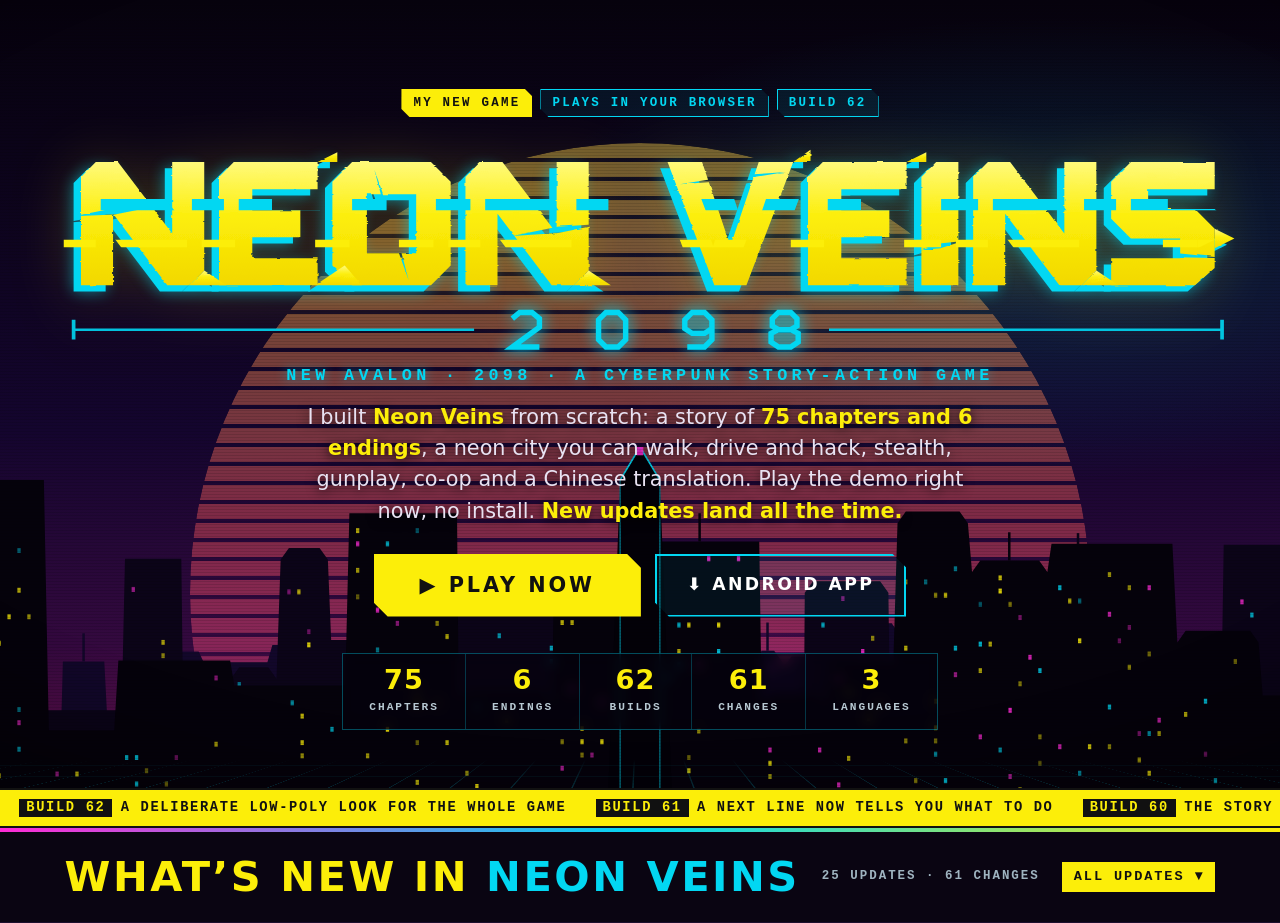
==== commit fb1f2afc: "Build 62: low-poly art direction (faceted shading, low-poly people and hands) - NV.Style: one Babylo" ====
--- a/promo/neon-veins-banner.html
+++ b/promo/neon-veins-banner.html
@@ -106,7 +106,7 @@
 <div class="nvb" role="region" aria-label="Neon Veins, a cyberpunk game I built">
 <div class="nvb-sky"></div><div class="nvb-sun"></div><svg class="nvb-city" viewBox="0 0 1600 460" preserveAspectRatio="xMidYMax slice" aria-hidden="true"><polygon points="-15,460 -15,239 57,239 62,370 100,370 103,259 153,259 159,375 211,375 211,247 267,247 273,260 350,260 356,239 431,239 433,246 492,246 497,307 507,293 534,293 544,307 545,364 590,364 594,340 604,326 655,326 665,340 670,222 680,208 724,208 734,222 740,303 817,303 823,310 876,310 880,243 934,243 937,260 947,246 962,246 972,260 973,267 983,253 1033,253 1043,267 1044,227 1054,213 1104,213 1114,227 1116,393 1126,379 1176,379 1186,393 1187,211 1258,211 1261,310 1322,310 1322,245 1360,245 1365,392 1375,378 1426,378 1436,392 1442,321 1498,321 1500,368 1566,368 1571,354 1613,354 1614,324 1677,324 1678,460" fill="#12072a"/><rect x="19.5" y="205" width="3" height="34" fill="#12072a"/><rect x="41" y="305" width="4" height="6" fill="#ff2bd6" opacity="0.49"/><rect x="-7" y="449" width="4" height="6" fill="#ff2bd6" opacity="0.84"/><rect x="5" y="449" width="4" height="6" fill="#fcee09" opacity="0.69"/><rect x="17" y="449" width="4" height="6" fill="#02d7f2" opacity="0.70"/><rect x="126.5" y="225" width="3" height="34" fill="#12072a"/><rect x="111" y="357" width="4" height="6" fill="#02d7f2" opacity="0.69"/><rect x="191" y="409" width="4" height="6" fill="#02d7f2" opacity="0.73"/><rect x="255" y="265" width="4" height="6" fill="#02d7f2" opacity="0.67"/><rect x="219" y="297" width="4" height="6" fill="#ff2bd6" opacity="0.43"/><rect x="231" y="377" width="4" height="6" fill="#02d7f2" opacity="0.63"/><rect x="243" y="393" width="4" height="6" fill="#fcee09" opacity="0.71"/><rect x="231" y="425" width="4" height="6" fill="#fcee09" opacity="0.52"/><rect x="341" y="310" width="4" height="6" fill="#02d7f2" opacity="0.55"/><rect x="293" y="326" width="4" height="6" fill="#fcee09" opacity="0.64"/><rect x="341" y="358" width="4" height="6" fill="#ff2bd6" opacity="0.55"/><rect x="388" y="273" width="4" height="6" fill="#02d7f2" opacity="0.75"/><rect x="388" y="353" width="4" height="6" fill="#ff2bd6" opacity="0.57"/><rect x="465" y="280" width="4" height="6" fill="#fcee09" opacity="0.40"/><rect x="441" y="312" width="4" height="6" fill="#fcee09" opacity="0.75"/><rect x="465" y="392" width="4" height="6" fill="#ff2bd6" opacity="0.54"/><rect x="505" y="375" width="4" height="6" fill="#fcee09" opacity="0.69"/><rect x="517" y="423" width="4" height="6" fill="#fcee09" opacity="0.67"/><rect x="517" y="439" width="4" height="6" fill="#02d7f2" opacity="0.56"/><rect x="565.5" y="330" width="3" height="34" fill="#12072a"/><rect x="553" y="414" width="4" height="6" fill="#fcee09" opacity="0.55"/><rect x="702" y="226" width="4" height="6" fill="#02d7f2" opacity="0.83"/><rect x="690" y="274" width="4" height="6" fill="#ff2bd6" opacity="0.73"/><rect x="702" y="274" width="4" height="6" fill="#fcee09" opacity="0.60"/><rect x="690" y="370" width="4" height="6" fill="#fcee09" opacity="0.62"/><rect x="690" y="402" width="4" height="6" fill="#fcee09" opacity="0.62"/><rect x="714" y="434" width="4" height="6" fill="#fcee09" opacity="0.60"/><rect x="748" y="321" width="4" height="6" fill="#fcee09" opacity="0.65"/><rect x="760" y="337" width="4" height="6" fill="#ff2bd6" opacity="0.38"/><rect x="796" y="353" width="4" height="6" fill="#fcee09" opacity="0.40"/><rect x="748" y="385" width="4" height="6" fill="#fcee09" opacity="0.63"/><rect x="772" y="433" width="4" height="6" fill="#02d7f2" opacity="0.52"/><rect x="796" y="449" width="4" height="6" fill="#fcee09" opacity="0.74"/><rect x="847.5" y="276" width="3" height="34" fill="#12072a"/><rect x="843" y="344" width="4" height="6" fill="#fcee09" opacity="0.84"/><rect x="831" y="360" width="4" height="6" fill="#fcee09" opacity="0.57"/><rect x="855" y="424" width="4" height="6" fill="#fcee09" opacity="0.63"/><rect x="867" y="424" width="4" height="6" fill="#ff2bd6" opacity="0.63"/><rect x="855" y="440" width="4" height="6" fill="#fcee09" opacity="0.44"/><rect x="900" y="373" width="4" height="6" fill="#fcee09" opacity="0.67"/><rect x="912" y="389" width="4" height="6" fill="#fcee09" opacity="0.46"/><rect x="952.5" y="212" width="3" height="34" fill="#12072a"/><rect x="957" y="264" width="4" height="6" fill="#ff2bd6" opacity="0.79"/><rect x="981" y="319" width="4" height="6" fill="#02d7f2" opacity="0.62"/><rect x="981" y="383" width="4" height="6" fill="#02d7f2" opacity="0.50"/><rect x="1005" y="383" width="4" height="6" fill="#ff2bd6" opacity="0.68"/><rect x="1017" y="399" width="4" height="6" fill="#fcee09" opacity="0.50"/><rect x="1100" y="311" width="4" height="6" fill="#fcee09" opacity="0.59"/><rect x="1076" y="327" width="4" height="6" fill="#ff2bd6" opacity="0.44"/><rect x="1064" y="439" width="4" height="6" fill="#ff2bd6" opacity="0.66"/><rect x="1136" y="413" width="4" height="6" fill="#fcee09" opacity="0.61"/><rect x="1220.5" y="177" width="3" height="34" fill="#12072a"/><rect x="1207" y="245" width="4" height="6" fill="#02d7f2" opacity="0.45"/><rect x="1219" y="309" width="4" height="6" fill="#ff2bd6" opacity="0.65"/><rect x="1231" y="309" width="4" height="6" fill="#02d7f2" opacity="0.36"/><rect x="1207" y="325" width="4" height="6" fill="#ff2bd6" opacity="0.70"/><rect x="1231" y="357" width="4" height="6" fill="#fcee09" opacity="0.58"/><rect x="1207" y="421" width="4" height="6" fill="#02d7f2" opacity="0.75"/><rect x="1219" y="437" width="4" height="6" fill="#02d7f2" opacity="0.38"/><rect x="1269" y="328" width="4" height="6" fill="#02d7f2" opacity="0.65"/><rect x="1293" y="376" width="4" height="6" fill="#ff2bd6" opacity="0.68"/><rect x="1342" y="295" width="4" height="6" fill="#fcee09" opacity="0.71"/><rect x="1342" y="423" width="4" height="6" fill="#fcee09" opacity="0.46"/><rect x="1398.5" y="344" width="3" height="34" fill="#12072a"/><rect x="1409" y="396" width="4" height="6" fill="#fcee09" opacity="0.84"/><rect x="1421" y="396" width="4" height="6" fill="#02d7f2" opacity="0.70"/><rect x="1450" y="419" width="4" height="6" fill="#ff2bd6" opacity="0.58"/><rect x="1450" y="435" width="4" height="6" fill="#02d7f2" opacity="0.81"/><rect x="1532" y="386" width="4" height="6" fill="#fcee09" opacity="0.78"/><rect x="1556" y="402" width="4" height="6" fill="#fcee09" opacity="0.61"/><rect x="1643.5" y="290" width="3" height="34" fill="#12072a"/><rect x="1634" y="390" width="4" height="6" fill="#fcee09" opacity="0.53"/><rect x="1646" y="390" width="4" height="6" fill="#ff2bd6" opacity="0.76"/><polygon points="-10,460 -10,136 66,136 66,318 174,318 178,135 246,135 248,299 306,299 306,280 316,266 351,266 361,280 366,136 376,122 413,122 423,136 427,233 500,233 503,198 603,198 608,173 618,159 673,159 683,173 683,188 693,174 764,174 774,188 777,178 827,178 827,301 928,301 931,323 998,323 999,176 1009,162 1090,162 1100,176 1102,335 1208,335 1209,311 1298,311 1304,138 1355,138 1357,331 1412,331 1418,310 1502,310 1505,118 1576,118 1581,265 1642,265 1648,460" fill="#0b0418"/><rect x="22" y="154" width="4" height="6" fill="#fcee09" opacity="0.45"/><rect x="34" y="154" width="4" height="6" fill="#02d7f2" opacity="0.79"/><rect x="-2" y="170" width="4" height="6" fill="#fcee09" opacity="0.67"/><rect x="46" y="218" width="4" height="6" fill="#ff2bd6" opacity="0.39"/><rect x="10" y="298" width="4" height="6" fill="#02d7f2" opacity="0.38"/><rect x="46" y="298" width="4" height="6" fill="#ff2bd6" opacity="0.39"/><rect x="-2" y="314" width="4" height="6" fill="#02d7f2" opacity="0.69"/><rect x="-2" y="426" width="4" height="6" fill="#fcee09" opacity="0.68"/><rect x="110" y="352" width="4" height="6" fill="#fcee09" opacity="0.37"/><rect x="74" y="368" width="4" height="6" fill="#fcee09" opacity="0.49"/><rect x="98" y="368" width="4" height="6" fill="#ff2bd6" opacity="0.77"/><rect x="98" y="384" width="4" height="6" fill="#ff2bd6" opacity="0.45"/><rect x="158" y="432" width="4" height="6" fill="#ff2bd6" opacity="0.63"/><rect x="186" y="169" width="4" height="6" fill="#ff2bd6" opacity="0.58"/><rect x="222" y="233" width="4" height="6" fill="#fcee09" opacity="0.65"/><rect x="222" y="249" width="4" height="6" fill="#fcee09" opacity="0.52"/><rect x="198" y="265" width="4" height="6" fill="#02d7f2" opacity="0.57"/><rect x="222" y="265" width="4" height="6" fill="#fcee09" opacity="0.62"/><rect x="210" y="313" width="4" height="6" fill="#fcee09" opacity="0.54"/><rect x="222" y="393" width="4" height="6" fill="#02d7f2" opacity="0.83"/><rect x="280" y="317" width="4" height="6" fill="#fcee09" opacity="0.40"/><rect x="268" y="333" width="4" height="6" fill="#fcee09" opacity="0.52"/><rect x="268" y="349" width="4" height="6" fill="#02d7f2" opacity="0.64"/><rect x="292" y="381" width="4" height="6" fill="#02d7f2" opacity="0.56"/><rect x="280" y="397" width="4" height="6" fill="#ff2bd6" opacity="0.67"/><rect x="292" y="413" width="4" height="6" fill="#ff2bd6" opacity="0.50"/><rect x="314" y="284" width="4" height="6" fill="#02d7f2" opacity="0.54"/><rect x="326" y="428" width="4" height="6" fill="#ff2bd6" opacity="0.84"/><rect x="374" y="172" width="4" height="6" fill="#ff2bd6" opacity="0.44"/><rect x="386" y="172" width="4" height="6" fill="#fcee09" opacity="0.68"/><rect x="398" y="220" width="4" height="6" fill="#ff2bd6" opacity="0.38"/><rect x="398" y="236" width="4" height="6" fill="#fcee09" opacity="0.82"/><rect x="374" y="380" width="4" height="6" fill="#fcee09" opacity="0.44"/><rect x="386" y="380" width="4" height="6" fill="#ff2bd6" opacity="0.71"/><rect x="374" y="412" width="4" height="6" fill="#ff2bd6" opacity="0.44"/><rect x="398" y="412" width="4" height="6" fill="#02d7f2" opacity="0.74"/><rect x="410" y="412" width="4" height="6" fill="#fcee09" opacity="0.48"/><rect x="435" y="315" width="4" height="6" fill="#ff2bd6" opacity="0.43"/><rect x="471" y="315" width="4" height="6" fill="#fcee09" opacity="0.37"/><rect x="459" y="331" width="4" height="6" fill="#ff2bd6" opacity="0.54"/><rect x="483" y="379" width="4" height="6" fill="#fcee09" opacity="0.53"/><rect x="435" y="411" width="4" height="6" fill="#02d7f2" opacity="0.65"/><rect x="459" y="443" width="4" height="6" fill="#fcee09" opacity="0.72"/><rect x="483" y="443" width="4" height="6" fill="#02d7f2" opacity="0.62"/><rect x="523" y="216" width="4" height="6" fill="#02d7f2" opacity="0.41"/><rect x="523" y="248" width="4" height="6" fill="#02d7f2" opacity="0.53"/><rect x="535" y="264" width="4" height="6" fill="#ff2bd6" opacity="0.37"/><rect x="535" y="344" width="4" height="6" fill="#02d7f2" opacity="0.49"/><rect x="583" y="392" width="4" height="6" fill="#ff2bd6" opacity="0.42"/><rect x="535" y="408" width="4" height="6" fill="#ff2bd6" opacity="0.45"/><rect x="616" y="177" width="4" height="6" fill="#02d7f2" opacity="0.47"/><rect x="628" y="225" width="4" height="6" fill="#02d7f2" opacity="0.65"/><rect x="640" y="337" width="4" height="6" fill="#02d7f2" opacity="0.38"/><rect x="664" y="353" width="4" height="6" fill="#02d7f2" opacity="0.57"/><rect x="628" y="369" width="4" height="6" fill="#02d7f2" opacity="0.70"/><rect x="739" y="224" width="4" height="6" fill="#fcee09" opacity="0.70"/><rect x="691" y="240" width="4" height="6" fill="#02d7f2" opacity="0.72"/><rect x="739" y="240" width="4" height="6" fill="#fcee09" opacity="0.38"/><rect x="691" y="256" width="4" height="6" fill="#02d7f2" opacity="0.76"/><rect x="727" y="288" width="4" height="6" fill="#02d7f2" opacity="0.81"/><rect x="691" y="304" width="4" height="6" fill="#02d7f2" opacity="0.46"/><rect x="691" y="320" width="4" height="6" fill="#02d7f2" opacity="0.44"/><rect x="727" y="320" width="4" height="6" fill="#ff2bd6" opacity="0.82"/><rect x="691" y="352" width="4" height="6" fill="#ff2bd6" opacity="0.61"/><rect x="763" y="352" width="4" height="6" fill="#02d7f2" opacity="0.75"/><rect x="691" y="384" width="4" height="6" fill="#fcee09" opacity="0.76"/><rect x="691" y="400" width="4" height="6" fill="#ff2bd6" opacity="0.60"/><rect x="703" y="416" width="4" height="6" fill="#02d7f2" opacity="0.76"/><rect x="797" y="388" width="4" height="6" fill="#ff2bd6" opacity="0.53"/><rect x="895" y="351" width="4" height="6" fill="#02d7f2" opacity="0.60"/><rect x="907" y="399" width="4" height="6" fill="#ff2bd6" opacity="0.60"/><rect x="907" y="415" width="4" height="6" fill="#02d7f2" opacity="0.71"/><rect x="907" y="431" width="4" height="6" fill="#02d7f2" opacity="0.75"/><rect x="939" y="437" width="4" height="6" fill="#02d7f2" opacity="0.83"/><rect x="1043" y="180" width="4" height="6" fill="#ff2bd6" opacity="0.47"/><rect x="1019" y="212" width="4" height="6" fill="#02d7f2" opacity="0.73"/><rect x="1079" y="228" width="4" height="6" fill="#fcee09" opacity="0.54"/><rect x="1067" y="244" width="4" height="6" fill="#ff2bd6" opacity="0.82"/><rect x="1031" y="276" width="4" height="6" fill="#fcee09" opacity="0.74"/><rect x="1031" y="372" width="4" height="6" fill="#ff2bd6" opacity="0.61"/><rect x="1079" y="436" width="4" height="6" fill="#fcee09" opacity="0.65"/><rect x="1153.5" y="301" width="3" height="34" fill="#0b0418"/><rect x="1170" y="401" width="4" height="6" fill="#ff2bd6" opacity="0.71"/><rect x="1158" y="417" width="4" height="6" fill="#fcee09" opacity="0.85"/><rect x="1134" y="433" width="4" height="6" fill="#02d7f2" opacity="0.37"/><rect x="1229" y="361" width="4" height="6" fill="#ff2bd6" opacity="0.44"/><rect x="1265" y="361" width="4" height="6" fill="#fcee09" opacity="0.63"/><rect x="1277" y="377" width="4" height="6" fill="#fcee09" opacity="0.75"/><rect x="1289" y="441" width="4" height="6" fill="#02d7f2" opacity="0.75"/><rect x="1327.5" y="104" width="3" height="34" fill="#0b0418"/><rect x="1312" y="204" width="4" height="6" fill="#ff2bd6" opacity="0.77"/><rect x="1312" y="428" width="4" height="6" fill="#fcee09" opacity="0.63"/><rect x="1389" y="349" width="4" height="6" fill="#fcee09" opacity="0.42"/><rect x="1377" y="413" width="4" height="6" fill="#ff2bd6" opacity="0.54"/><rect x="1438" y="328" width="4" height="6" fill="#fcee09" opacity="0.73"/><rect x="1438" y="424" width="4" height="6" fill="#fcee09" opacity="0.48"/><rect x="1450" y="424" width="4" height="6" fill="#fcee09" opacity="0.48"/><rect x="1525" y="184" width="4" height="6" fill="#ff2bd6" opacity="0.75"/><rect x="1537" y="200" width="4" height="6" fill="#02d7f2" opacity="0.72"/><rect x="1525" y="296" width="4" height="6" fill="#fcee09" opacity="0.57"/><rect x="1613" y="283" width="4" height="6" fill="#fcee09" opacity="0.82"/><rect x="1625" y="299" width="4" height="6" fill="#ff2bd6" opacity="0.40"/><rect x="1601" y="315" width="4" height="6" fill="#fcee09" opacity="0.36"/><polygon points="-20,460 -20,40 80,40 86,342 165,342 170,258 305,258 310,288 444,288 449,80 579,80 581,307 591,293 684,293 694,307 696,157 706,143 790,143 800,157 801,114 944,114 947,311 957,297 1014,297 1024,311 1030,259 1106,259 1111,92 1121,78 1186,78 1196,92 1201,151 1211,137 1282,137 1292,151 1297,117 1443,117 1449,236 1459,222 1537,222 1547,236 1552,300 1628,300 1628,325 1710,325 1712,460" fill="#05020b"/><rect x="48" y="122" width="4" height="6" fill="#02d7f2" opacity="0.42"/><rect x="12" y="170" width="4" height="6" fill="#fcee09" opacity="0.52"/><rect x="48" y="170" width="4" height="6" fill="#fcee09" opacity="0.68"/><rect x="36" y="202" width="4" height="6" fill="#fcee09" opacity="0.75"/><rect x="60" y="202" width="4" height="6" fill="#fcee09" opacity="0.57"/><rect x="24" y="234" width="4" height="6" fill="#fcee09" opacity="0.75"/><rect x="48" y="314" width="4" height="6" fill="#02d7f2" opacity="0.50"/><rect x="48" y="330" width="4" height="6" fill="#ff2bd6" opacity="0.65"/><rect x="48" y="362" width="4" height="6" fill="#02d7f2" opacity="0.63"/><rect x="24" y="394" width="4" height="6" fill="#fcee09" opacity="0.71"/><rect x="36" y="426" width="4" height="6" fill="#ff2bd6" opacity="0.55"/><rect x="0" y="442" width="4" height="6" fill="#02d7f2" opacity="0.47"/><rect x="12" y="442" width="4" height="6" fill="#02d7f2" opacity="0.75"/><rect x="94" y="392" width="4" height="6" fill="#ff2bd6" opacity="0.58"/><rect x="118" y="392" width="4" height="6" fill="#fcee09" opacity="0.78"/><rect x="106" y="424" width="4" height="6" fill="#fcee09" opacity="0.54"/><rect x="286" y="276" width="4" height="6" fill="#ff2bd6" opacity="0.48"/><rect x="286" y="356" width="4" height="6" fill="#fcee09" opacity="0.63"/><rect x="178" y="372" width="4" height="6" fill="#02d7f2" opacity="0.80"/><rect x="190" y="372" width="4" height="6" fill="#02d7f2" opacity="0.84"/><rect x="238" y="372" width="4" height="6" fill="#ff2bd6" opacity="0.39"/><rect x="202" y="388" width="4" height="6" fill="#fcee09" opacity="0.39"/><rect x="190" y="404" width="4" height="6" fill="#02d7f2" opacity="0.83"/><rect x="226" y="404" width="4" height="6" fill="#fcee09" opacity="0.41"/><rect x="214" y="436" width="4" height="6" fill="#fcee09" opacity="0.59"/><rect x="378" y="306" width="4" height="6" fill="#02d7f2" opacity="0.60"/><rect x="390" y="322" width="4" height="6" fill="#fcee09" opacity="0.73"/><rect x="426" y="338" width="4" height="6" fill="#02d7f2" opacity="0.68"/><rect x="390" y="354" width="4" height="6" fill="#fcee09" opacity="0.77"/><rect x="390" y="370" width="4" height="6" fill="#fcee09" opacity="0.61"/><rect x="354" y="434" width="4" height="6" fill="#fcee09" opacity="0.53"/><rect x="366" y="434" width="4" height="6" fill="#fcee09" opacity="0.41"/><rect x="457" y="98" width="4" height="6" fill="#fcee09" opacity="0.67"/><rect x="529" y="98" width="4" height="6" fill="#02d7f2" opacity="0.37"/><rect x="457" y="114" width="4" height="6" fill="#ff2bd6" opacity="0.75"/><rect x="493" y="114" width="4" height="6" fill="#02d7f2" opacity="0.72"/><rect x="457" y="146" width="4" height="6" fill="#fcee09" opacity="0.61"/><rect x="493" y="162" width="4" height="6" fill="#fcee09" opacity="0.51"/><rect x="457" y="178" width="4" height="6" fill="#fcee09" opacity="0.37"/><rect x="481" y="178" width="4" height="6" fill="#fcee09" opacity="0.39"/><rect x="505" y="178" width="4" height="6" fill="#ff2bd6" opacity="0.66"/><rect x="553" y="178" width="4" height="6" fill="#fcee09" opacity="0.64"/><rect x="481" y="194" width="4" height="6" fill="#ff2bd6" opacity="0.79"/><rect x="505" y="210" width="4" height="6" fill="#ff2bd6" opacity="0.50"/><rect x="553" y="210" width="4" height="6" fill="#fcee09" opacity="0.50"/><rect x="565" y="226" width="4" height="6" fill="#fcee09" opacity="0.66"/><rect x="481" y="242" width="4" height="6" fill="#02d7f2" opacity="0.51"/><rect x="505" y="274" width="4" height="6" fill="#fcee09" opacity="0.63"/><rect x="517" y="274" width="4" height="6" fill="#fcee09" opacity="0.45"/><rect x="529" y="290" width="4" height="6" fill="#fcee09" opacity="0.35"/><rect x="529" y="306" width="4" height="6" fill="#fcee09" opacity="0.77"/><rect x="553" y="306" width="4" height="6" fill="#fcee09" opacity="0.37"/><rect x="493" y="338" width="4" height="6" fill="#fcee09" opacity="0.84"/><rect x="529" y="354" width="4" height="6" fill="#fcee09" opacity="0.38"/><rect x="565" y="354" width="4" height="6" fill="#fcee09" opacity="0.71"/><rect x="469" y="370" width="4" height="6" fill="#fcee09" opacity="0.64"/><rect x="529" y="402" width="4" height="6" fill="#fcee09" opacity="0.69"/><rect x="481" y="418" width="4" height="6" fill="#fcee09" opacity="0.40"/><rect x="565" y="418" width="4" height="6" fill="#02d7f2" opacity="0.77"/><rect x="457" y="450" width="4" height="6" fill="#02d7f2" opacity="0.51"/><rect x="601" y="311" width="4" height="6" fill="#02d7f2" opacity="0.38"/><rect x="637" y="327" width="4" height="6" fill="#fcee09" opacity="0.46"/><rect x="589" y="391" width="4" height="6" fill="#fcee09" opacity="0.55"/><rect x="601" y="407" width="4" height="6" fill="#fcee09" opacity="0.84"/><rect x="613" y="423" width="4" height="6" fill="#fcee09" opacity="0.35"/><rect x="788" y="161" width="4" height="6" fill="#fcee09" opacity="0.82"/><rect x="764" y="177" width="4" height="6" fill="#fcee09" opacity="0.46"/><rect x="704" y="193" width="4" height="6" fill="#02d7f2" opacity="0.40"/><rect x="704" y="209" width="4" height="6" fill="#fcee09" opacity="0.70"/><rect x="716" y="209" width="4" height="6" fill="#fcee09" opacity="0.67"/><rect x="776" y="273" width="4" height="6" fill="#ff2bd6" opacity="0.43"/><rect x="716" y="289" width="4" height="6" fill="#ff2bd6" opacity="0.82"/><rect x="776" y="289" width="4" height="6" fill="#ff2bd6" opacity="0.79"/><rect x="752" y="305" width="4" height="6" fill="#ff2bd6" opacity="0.72"/><rect x="728" y="337" width="4" height="6" fill="#fcee09" opacity="0.56"/><rect x="704" y="353" width="4" height="6" fill="#fcee09" opacity="0.47"/><rect x="728" y="353" width="4" height="6" fill="#fcee09" opacity="0.76"/><rect x="752" y="353" width="4" height="6" fill="#fcee09" opacity="0.79"/><rect x="728" y="369" width="4" height="6" fill="#fcee09" opacity="0.45"/><rect x="740" y="369" width="4" height="6" fill="#ff2bd6" opacity="0.50"/><rect x="704" y="385" width="4" height="6" fill="#ff2bd6" opacity="0.61"/><rect x="716" y="417" width="4" height="6" fill="#ff2bd6" opacity="0.66"/><rect x="788" y="417" width="4" height="6" fill="#ff2bd6" opacity="0.67"/><rect x="704" y="433" width="4" height="6" fill="#02d7f2" opacity="0.63"/><rect x="870.5" y="80" width="3" height="34" fill="#05020b"/><rect x="881" y="132" width="4" height="6" fill="#ff2bd6" opacity="0.82"/><rect x="917" y="132" width="4" height="6" fill="#ff2bd6" opacity="0.82"/><rect x="845" y="212" width="4" height="6" fill="#02d7f2" opacity="0.72"/><rect x="857" y="212" width="4" height="6" fill="#fcee09" opacity="0.78"/><rect x="893" y="212" width="4" height="6" fill="#fcee09" opacity="0.84"/><rect x="845" y="244" width="4" height="6" fill="#fcee09" opacity="0.67"/><rect x="893" y="244" width="4" height="6" fill="#02d7f2" opacity="0.84"/><rect x="845" y="260" width="4" height="6" fill="#02d7f2" opacity="0.75"/><rect x="869" y="260" width="4" height="6" fill="#ff2bd6" opacity="0.75"/><rect x="833" y="276" width="4" height="6" fill="#02d7f2" opacity="0.56"/><rect x="809" y="324" width="4" height="6" fill="#fcee09" opacity="0.61"/><rect x="869" y="340" width="4" height="6" fill="#fcee09" opacity="0.54"/><rect x="857" y="372" width="4" height="6" fill="#fcee09" opacity="0.38"/><rect x="857" y="388" width="4" height="6" fill="#fcee09" opacity="0.71"/><rect x="809" y="404" width="4" height="6" fill="#02d7f2" opacity="0.47"/><rect x="905" y="420" width="4" height="6" fill="#02d7f2" opacity="0.63"/><rect x="809" y="436" width="4" height="6" fill="#ff2bd6" opacity="0.56"/><rect x="955" y="363" width="4" height="6" fill="#ff2bd6" opacity="0.70"/><rect x="1015" y="363" width="4" height="6" fill="#ff2bd6" opacity="0.72"/><rect x="955" y="379" width="4" height="6" fill="#fcee09" opacity="0.77"/><rect x="955" y="395" width="4" height="6" fill="#fcee09" opacity="0.56"/><rect x="1038" y="277" width="4" height="6" fill="#ff2bd6" opacity="0.70"/><rect x="1050" y="293" width="4" height="6" fill="#fcee09" opacity="0.57"/><rect x="1086" y="309" width="4" height="6" fill="#fcee09" opacity="0.45"/><rect x="1074" y="325" width="4" height="6" fill="#fcee09" opacity="0.62"/><rect x="1050" y="373" width="4" height="6" fill="#fcee09" opacity="0.64"/><rect x="1038" y="405" width="4" height="6" fill="#ff2bd6" opacity="0.75"/><rect x="1179" y="144" width="4" height="6" fill="#02d7f2" opacity="0.52"/><rect x="1119" y="160" width="4" height="6" fill="#fcee09" opacity="0.50"/><rect x="1143" y="160" width="4" height="6" fill="#02d7f2" opacity="0.45"/><rect x="1155" y="176" width="4" height="6" fill="#fcee09" opacity="0.51"/><rect x="1167" y="176" width="4" height="6" fill="#fcee09" opacity="0.70"/><rect x="1119" y="240" width="4" height="6" fill="#fcee09" opacity="0.70"/><rect x="1179" y="240" width="4" height="6" fill="#02d7f2" opacity="0.75"/><rect x="1179" y="272" width="4" height="6" fill="#ff2bd6" opacity="0.56"/><rect x="1155" y="304" width="4" height="6" fill="#fcee09" opacity="0.48"/><rect x="1155" y="336" width="4" height="6" fill="#fcee09" opacity="0.65"/><rect x="1119" y="352" width="4" height="6" fill="#fcee09" opacity="0.49"/><rect x="1155" y="352" width="4" height="6" fill="#fcee09" opacity="0.42"/><rect x="1155" y="368" width="4" height="6" fill="#02d7f2" opacity="0.59"/><rect x="1131" y="400" width="4" height="6" fill="#fcee09" opacity="0.48"/><rect x="1167" y="400" width="4" height="6" fill="#02d7f2" opacity="0.82"/><rect x="1167" y="416" width="4" height="6" fill="#02d7f2" opacity="0.73"/><rect x="1143" y="432" width="4" height="6" fill="#02d7f2" opacity="0.69"/><rect x="1167" y="432" width="4" height="6" fill="#02d7f2" opacity="0.73"/><rect x="1143" y="448" width="4" height="6" fill="#fcee09" opacity="0.47"/><rect x="1244.5" y="103" width="3" height="34" fill="#05020b"/><rect x="1233" y="155" width="4" height="6" fill="#fcee09" opacity="0.74"/><rect x="1233" y="171" width="4" height="6" fill="#fcee09" opacity="0.84"/><rect x="1209" y="187" width="4" height="6" fill="#02d7f2" opacity="0.37"/><rect x="1245" y="187" width="4" height="6" fill="#fcee09" opacity="0.46"/><rect x="1257" y="203" width="4" height="6" fill="#ff2bd6" opacity="0.43"/><rect x="1209" y="235" width="4" height="6" fill="#02d7f2" opacity="0.79"/><rect x="1221" y="235" width="4" height="6" fill="#fcee09" opacity="0.65"/><rect x="1269" y="251" width="4" height="6" fill="#ff2bd6" opacity="0.79"/><rect x="1209" y="267" width="4" height="6" fill="#fcee09" opacity="0.63"/><rect x="1281" y="267" width="4" height="6" fill="#02d7f2" opacity="0.77"/><rect x="1257" y="283" width="4" height="6" fill="#fcee09" opacity="0.48"/><rect x="1245" y="315" width="4" height="6" fill="#ff2bd6" opacity="0.83"/><rect x="1209" y="347" width="4" height="6" fill="#ff2bd6" opacity="0.71"/><rect x="1281" y="347" width="4" height="6" fill="#fcee09" opacity="0.49"/><rect x="1233" y="363" width="4" height="6" fill="#02d7f2" opacity="0.65"/><rect x="1281" y="379" width="4" height="6" fill="#fcee09" opacity="0.37"/><rect x="1245" y="395" width="4" height="6" fill="#ff2bd6" opacity="0.63"/><rect x="1257" y="411" width="4" height="6" fill="#fcee09" opacity="0.70"/><rect x="1221" y="443" width="4" height="6" fill="#ff2bd6" opacity="0.42"/><rect x="1365" y="151" width="4" height="6" fill="#fcee09" opacity="0.58"/><rect x="1305" y="167" width="4" height="6" fill="#02d7f2" opacity="0.78"/><rect x="1389" y="167" width="4" height="6" fill="#fcee09" opacity="0.55"/><rect x="1413" y="167" width="4" height="6" fill="#ff2bd6" opacity="0.73"/><rect x="1317" y="183" width="4" height="6" fill="#fcee09" opacity="0.66"/><rect x="1329" y="183" width="4" height="6" fill="#02d7f2" opacity="0.43"/><rect x="1365" y="199" width="4" height="6" fill="#ff2bd6" opacity="0.70"/><rect x="1389" y="215" width="4" height="6" fill="#ff2bd6" opacity="0.39"/><rect x="1329" y="231" width="4" height="6" fill="#fcee09" opacity="0.80"/><rect x="1377" y="231" width="4" height="6" fill="#ff2bd6" opacity="0.37"/><rect x="1413" y="247" width="4" height="6" fill="#fcee09" opacity="0.42"/><rect x="1389" y="263" width="4" height="6" fill="#fcee09" opacity="0.51"/><rect x="1365" y="311" width="4" height="6" fill="#02d7f2" opacity="0.75"/><rect x="1425" y="327" width="4" height="6" fill="#ff2bd6" opacity="0.70"/><rect x="1401" y="343" width="4" height="6" fill="#ff2bd6" opacity="0.45"/><rect x="1413" y="343" width="4" height="6" fill="#02d7f2" opacity="0.64"/><rect x="1425" y="343" width="4" height="6" fill="#fcee09" opacity="0.62"/><rect x="1305" y="359" width="4" height="6" fill="#ff2bd6" opacity="0.77"/><rect x="1341" y="359" width="4" height="6" fill="#fcee09" opacity="0.83"/><rect x="1365" y="359" width="4" height="6" fill="#fcee09" opacity="0.55"/><rect x="1401" y="375" width="4" height="6" fill="#fcee09" opacity="0.62"/><rect x="1329" y="391" width="4" height="6" fill="#02d7f2" opacity="0.61"/><rect x="1413" y="391" width="4" height="6" fill="#fcee09" opacity="0.79"/><rect x="1425" y="439" width="4" height="6" fill="#ff2bd6" opacity="0.74"/><rect x="1517" y="256" width="4" height="6" fill="#fcee09" opacity="0.41"/><rect x="1481" y="304" width="4" height="6" fill="#02d7f2" opacity="0.83"/><rect x="1457" y="320" width="4" height="6" fill="#fcee09" opacity="0.70"/><rect x="1481" y="368" width="4" height="6" fill="#ff2bd6" opacity="0.40"/><rect x="1493" y="400" width="4" height="6" fill="#02d7f2" opacity="0.73"/><rect x="1517" y="416" width="4" height="6" fill="#02d7f2" opacity="0.62"/><rect x="1493" y="432" width="4" height="6" fill="#ff2bd6" opacity="0.50"/><rect x="1529" y="432" width="4" height="6" fill="#fcee09" opacity="0.41"/><rect x="1596" y="414" width="4" height="6" fill="#fcee09" opacity="0.69"/><rect x="1636" y="343" width="4" height="6" fill="#fcee09" opacity="0.72"/><rect x="1672" y="343" width="4" height="6" fill="#fcee09" opacity="0.55"/><rect x="1660" y="359" width="4" height="6" fill="#02d7f2" opacity="0.49"/><rect x="1672" y="391" width="4" height="6" fill="#ff2bd6" opacity="0.70"/><rect x="1696" y="423" width="4" height="6" fill="#fcee09" opacity="0.82"/><g><polygon points="760,460 776,40 800,0 824,40 840,460" fill="#030108"/><path d="M776 40L800 0L824 40" fill="none" stroke="#02d7f2" stroke-width="2" opacity=".9"/><path d="M776 40V460M824 40V460" stroke="#02d7f2" stroke-width="1.5" opacity=".55"/><rect x="796" y="-30" width="8" height="40" fill="#ff2bd6" opacity=".9"/></g></svg><div class="nvb-grid"></div><div class="nvb-vig"></div><div class="nvb-scan"></div>
 <div class="nvb-in">
-<div class="nvb-chips"><span class="nvb-chip y">MY NEW GAME</span><span class="nvb-chip">PLAYS IN YOUR BROWSER</span><span class="nvb-chip">BUILD 61</span></div>
+<div class="nvb-chips"><span class="nvb-chip y">MY NEW GAME</span><span class="nvb-chip">PLAYS IN YOUR BROWSER</span><span class="nvb-chip">BUILD 62</span></div>
 <a class="nvb-logo wide" href="https://winsontian254-dotcom.github.io/NEON_VIENS/" target="_blank" rel="noopener" aria-label="Play Neon Veins"><svg class="nvlsvg" viewBox="-30 -22 990 176" role="img" aria-label="NEON VEINS" overflow="visible" xmlns="http://www.w3.org/2000/svg"> <defs> <linearGradient id="nvly" x1="0" y1="0" x2="0" y2="1"><stop offset="0" stop-color="#fffa7a"/><stop offset=".45" stop-color="#fcee09"/><stop offset="1" stop-color="#f2d800"/></linearGradient> <filter id="nvlb" x="-10%" y="-40%" width="120%" height="180%"><feGaussianBlur stdDeviation="6"/></filter> <filter id="nvlr" x="-5%" y="-10%" width="110%" height="120%"><feTurbulence type="fractalNoise" baseFrequency=".05 .3" numOctaves="2" seed="7" result="n"/><feDisplacementMap in="SourceGraphic" in2="n" scale="2" xChannelSelector="R" yChannelSelector="G"/></filter> <mask id="nvlm" maskUnits="userSpaceOnUse" x="-60" y="-40" width="1060" height="200"><rect x="-60" y="-40" width="1060" height="200" fill="#fff"/><path d="M-6 44L27.300828418798094 42.48183445508427L60 36L26.699171581201906 37.51816554491573Z" fill="#000"/><path d="M238 6L250.09028644733843 51.59413310527249L266 96L253.90971355266157 50.40586689472751Z" fill="#000"/><path d="M350 60L387.3347947400035 57.47748107602581L424 50L386.6652052599965 52.52251892397419Z" fill="#000"/><path d="M486 18L529.2310017163492 14.986614760602507L572 8L528.7689982836508 11.013385239397493Z" fill="#000"/><path d="M678 72L697.4120209620996 69.9570995699735L716 64L696.5879790379004 66.0429004300265Z" fill="#000"/><path d="M830 72L879.8802154185441 76.99640969093156L930 78L880.1197845814559 73.00359030906844Z" fill="#000"/></mask> <clipPath id="nvlc1"><rect x="-60" y="30" width="1060" height="9"/></clipPath> <clipPath id="nvlc2"><rect x="-60" y="63" width="1060" height="6"/></clipPath> <clipPath id="nvlc3"><rect x="-60" y="12" width="1060" height="5"/></clipPath> </defs> <g fill="#02d7f2" filter="url(#nvlb)" opacity=".55" transform="translate(-6 5)"><path transform="translate(0 0)" d="M0 100V12L12 0H30L74 58V0H100V88L88 100H70L26 42V100Z" /><path transform="translate(112 0)" d="M0 100V12L12 0H80V22H27V39H66V61H27V78H80V100Z" /><path transform="translate(204 0)" d="M0 16L16 0H80L96 16V84L80 100H16L0 84ZM28 26V74H68V26Z" fill-rule="evenodd" /><path transform="translate(312 0)" d="M0 100V12L12 0H30L74 58V0H100V88L88 100H70L26 42V100Z" /><path transform="translate(476 0)" d="M0 0H28L51 68L74 0H102L64 100H38Z" /><path transform="translate(590 0)" d="M0 100V12L12 0H80V22H27V39H66V61H27V78H80V100Z" /><path transform="translate(682 0)" d="M0 12L12 0H30V100H0Z" /><path transform="translate(724 0)" d="M0 100V12L12 0H30L74 58V0H100V88L88 100H70L26 42V100Z" /><path transform="translate(836 0)" d="M16 0H84V22H30V38H68L84 54V86L68 100H0V78H56V62H16L0 46V16Z" /><path transform="translate(0 0)" d="M100 88L118 100H88Z" /><path transform="translate(112 0)" d="M80 0L96 -8V0Z" /><path transform="translate(204 0)" d="M-14 100L10 84L24 100Z" /><path transform="translate(312 0)" d="M100 88L118 100H88Z" /><path transform="translate(476 0)" d="M102 0L116 -10V0Z" /><path transform="translate(590 0)" d="M80 0L96 -8V0Z" /><path transform="translate(724 0)" d="M100 88L118 100H88Z" /><path transform="translate(836 0)" d="M84 54L100 62L84 70Z" /></g> <g fill="#02d7f2" transform="translate(-6 5)" mask="url(#nvlm)"><path transform="translate(0 0)" d="M0 100V12L12 0H30L74 58V0H100V88L88 100H70L26 42V100Z" /><path transform="translate(112 0)" d="M0 100V12L12 0H80V22H27V39H66V61H27V78H80V100Z" /><path transform="translate(204 0)" d="M0 16L16 0H80L96 16V84L80 100H16L0 84ZM28 26V74H68V26Z" fill-rule="evenodd" /><path transform="translate(312 0)" d="M0 100V12L12 0H30L74 58V0H100V88L88 100H70L26 42V100Z" /><path transform="translate(476 0)" d="M0 0H28L51 68L74 0H102L64 100H38Z" /><path transform="translate(590 0)" d="M0 100V12L12 0H80V22H27V39H66V61H27V78H80V100Z" /><path transform="translate(682 0)" d="M0 12L12 0H30V100H0Z" /><path transform="translate(724 0)" d="M0 100V12L12 0H30L74 58V0H100V88L88 100H70L26 42V100Z" /><path transform="translate(836 0)" d="M16 0H84V22H30V38H68L84 54V86L68 100H0V78H56V62H16L0 46V16Z" /><path transform="translate(0 0)" d="M100 88L118 100H88Z" /><path transform="translate(112 0)" d="M80 0L96 -8V0Z" /><path transform="translate(204 0)" d="M-14 100L10 84L24 100Z" /><path transform="translate(312 0)" d="M100 88L118 100H88Z" /><path transform="translate(476 0)" d="M102 0L116 -10V0Z" /><path transform="translate(590 0)" d="M80 0L96 -8V0Z" /><path transform="translate(724 0)" d="M100 88L118 100H88Z" /><path transform="translate(836 0)" d="M84 54L100 62L84 70Z" /></g> <g class="nvlmain" filter="url(#nvlr)"><g mask="url(#nvlm)" fill="url(#nvly)"><path transform="translate(0 0)" d="M0 100V12L12 0H30L74 58V0H100V88L88 100H70L26 42V100Z" /><path transform="translate(112 0)" d="M0 100V12L12 0H80V22H27V39H66V61H27V78H80V100Z" /><path transform="translate(204 0)" d="M0 16L16 0H80L96 16V84L80 100H16L0 84ZM28 26V74H68V26Z" fill-rule="evenodd" /><path transform="translate(312 0)" d="M0 100V12L12 0H30L74 58V0H100V88L88 100H70L26 42V100Z" /><path transform="translate(476 0)" d="M0 0H28L51 68L74 0H102L64 100H38Z" /><path transform="translate(590 0)" d="M0 100V12L12 0H80V22H27V39H66V61H27V78H80V100Z" /><path transform="translate(682 0)" d="M0 12L12 0H30V100H0Z" /><path transform="translate(724 0)" d="M0 100V12L12 0H30L74 58V0H100V88L88 100H70L26 42V100Z" /><path transform="translate(836 0)" d="M16 0H84V22H30V38H68L84 54V86L68 100H0V78H56V62H16L0 46V16Z" /><path transform="translate(0 0)" d="M100 88L118 100H88Z" /><path transform="translate(112 0)" d="M80 0L96 -8V0Z" /><path transform="translate(204 0)" d="M-14 100L10 84L24 100Z" /><path transform="translate(312 0)" d="M100 88L118 100H88Z" /><path transform="translate(476 0)" d="M102 0L116 -10V0Z" /><path transform="translate(590 0)" d="M80 0L96 -8V0Z" /><path transform="translate(724 0)" d="M100 88L118 100H88Z" /><path transform="translate(836 0)" d="M84 54L100 62L84 70Z" /></g></g> <g class="gl1" clip-path="url(#nvlc1)"><g fill="#02d7f2" transform="translate(16 0)"><path transform="translate(0 0)" d="M0 100V12L12 0H30L74 58V0H100V88L88 100H70L26 42V100Z" /><path transform="translate(112 0)" d="M0 100V12L12 0H80V22H27V39H66V61H27V78H80V100Z" /><path transform="translate(204 0)" d="M0 16L16 0H80L96 16V84L80 100H16L0 84ZM28 26V74H68V26Z" fill-rule="evenodd" /><path transform="translate(312 0)" d="M0 100V12L12 0H30L74 58V0H100V88L88 100H70L26 42V100Z" /><path transform="translate(476 0)" d="M0 0H28L51 68L74 0H102L64 100H38Z" /><path transform="translate(590 0)" d="M0 100V12L12 0H80V22H27V39H66V61H27V78H80V100Z" /><path transform="translate(682 0)" d="M0 12L12 0H30V100H0Z" /><path transform="translate(724 0)" d="M0 100V12L12 0H30L74 58V0H100V88L88 100H70L26 42V100Z" /><path transform="translate(836 0)" d="M16 0H84V22H30V38H68L84 54V86L68 100H0V78H56V62H16L0 46V16Z" /><path transform="translate(0 0)" d="M100 88L118 100H88Z" /><path transform="translate(112 0)" d="M80 0L96 -8V0Z" /><path transform="translate(204 0)" d="M-14 100L10 84L24 100Z" /><path transform="translate(312 0)" d="M100 88L118 100H88Z" /><path transform="translate(476 0)" d="M102 0L116 -10V0Z" /><path transform="translate(590 0)" d="M80 0L96 -8V0Z" /><path transform="translate(724 0)" d="M100 88L118 100H88Z" /><path transform="translate(836 0)" d="M84 54L100 62L84 70Z" /></g></g> <g class="gl2" clip-path="url(#nvlc2)"><g fill="#fcee09" transform="translate(-14 0)"><path transform="translate(0 0)" d="M0 100V12L12 0H30L74 58V0H100V88L88 100H70L26 42V100Z" /><path transform="translate(112 0)" d="M0 100V12L12 0H80V22H27V39H66V61H27V78H80V100Z" /><path transform="translate(204 0)" d="M0 16L16 0H80L96 16V84L80 100H16L0 84ZM28 26V74H68V26Z" fill-rule="evenodd" /><path transform="translate(312 0)" d="M0 100V12L12 0H30L74 58V0H100V88L88 100H70L26 42V100Z" /><path transform="translate(476 0)" d="M0 0H28L51 68L74 0H102L64 100H38Z" /><path transform="translate(590 0)" d="M0 100V12L12 0H80V22H27V39H66V61H27V78H80V100Z" /><path transform="translate(682 0)" d="M0 12L12 0H30V100H0Z" /><path transform="translate(724 0)" d="M0 100V12L12 0H30L74 58V0H100V88L88 100H70L26 42V100Z" /><path transform="translate(836 0)" d="M16 0H84V22H30V38H68L84 54V86L68 100H0V78H56V62H16L0 46V16Z" /><path transform="translate(0 0)" d="M100 88L118 100H88Z" /><path transform="translate(112 0)" d="M80 0L96 -8V0Z" /><path transform="translate(204 0)" d="M-14 100L10 84L24 100Z" /><path transform="translate(312 0)" d="M100 88L118 100H88Z" /><path transform="translate(476 0)" d="M102 0L116 -10V0Z" /><path transform="translate(590 0)" d="M80 0L96 -8V0Z" /><path transform="translate(724 0)" d="M100 88L118 100H88Z" /><path transform="translate(836 0)" d="M84 54L100 62L84 70Z" /></g></g> <g fill="none" stroke="#02d7f2" stroke-width="4.4" stroke-linejoin="miter" stroke-linecap="butt"> <g filter="url(#nvlb)" opacity=".7" stroke-width="7"><path transform="translate(349 121)" d="M1 6L7 1H17L23 6V13L1 29H23"/><path transform="translate(419 121)" d="M1 7L7 1H17L23 7V23L17 29H7L1 23Z"/><path transform="translate(489 121)" d="M23 14L17 18H7L1 14V7L7 1H17L23 7V23L17 29H3"/><path transform="translate(559 121)" d="M7 1H17L22 6V12L17 15H7L2 12V6ZM7 15H17L23 18V25L17 29H7L1 25V18Z"/></g><path transform="translate(349 121)" d="M1 6L7 1H17L23 6V13L1 29H23"/><path transform="translate(419 121)" d="M1 7L7 1H17L23 7V23L17 29H7L1 23Z"/><path transform="translate(489 121)" d="M23 14L17 18H7L1 14V7L7 1H17L23 7V23L17 29H3"/><path transform="translate(559 121)" d="M7 1H17L22 6V12L17 15H7L2 12V6ZM7 15H17L23 18V25L17 29H7L1 25V18Z"/> </g> <g fill="none" stroke="#02d7f2" stroke-width="2" opacity=".9"> <path d="M-6 136H319"/><path d="M607 136H926"/> <path d="M-6 128V144M926 128V144" stroke-width="3"/> </g> </svg></a>
 <a class="nvb-logo stack" href="https://winsontian254-dotcom.github.io/NEON_VIENS/" target="_blank" rel="noopener" aria-label="Play Neon Veins" aria-hidden="true" tabindex="-1"><svg class="nvlsvg" viewBox="-30 -22 514 294" role="img" aria-label="NEON VEINS" overflow="visible" xmlns="http://www.w3.org/2000/svg"> <defs> <linearGradient id="nvsy" x1="0" y1="0" x2="0" y2="1"><stop offset="0" stop-color="#fffa7a"/><stop offset=".45" stop-color="#fcee09"/><stop offset="1" stop-color="#f2d800"/></linearGradient> <filter id="nvsb" x="-10%" y="-20%" width="120%" height="140%"><feGaussianBlur stdDeviation="6"/></filter> <filter id="nvsr" x="-5%" y="-5%" width="110%" height="110%"><feTurbulence type="fractalNoise" baseFrequency=".05 .3" numOctaves="2" seed="7" result="n"/><feDisplacementMap in="SourceGraphic" in2="n" scale="2" xChannelSelector="R" yChannelSelector="G"/></filter> <mask id="nvsm" maskUnits="userSpaceOnUse" x="-60" y="-40" width="584" height="334"><rect x="-60" y="-40" width="584" height="334" fill="#fff"/><path d="M10 44L43.30082841879809 42.48183445508427L76 36L42.69917158120191 37.51816554491573Z" fill="#000"/><path d="M254 6L266.0902864473384 51.59413310527249L282 96L269.9097135526616 50.40586689472751Z" fill="#000"/><path d="M366 60L403.3347947400035 57.47748107602581L440 50L402.6652052599965 52.52251892397419Z" fill="#000"/><path d="M10 150L53.23100171634913 146.98661476060252L96 140L52.76899828365087 143.01338523939748Z" fill="#000"/><path d="M202 204L221.4120209620997 201.9570995699735L240 196L220.5879790379003 198.0429004300265Z" fill="#000"/><path d="M354 204L403.8802154185441 208.99640969093156L454 210L404.1197845814559 205.00359030906844Z" fill="#000"/></mask> <clipPath id="nvsc1"><rect x="-60" y="30" width="584" height="9"/><rect x="-60" y="162" width="584" height="9"/></clipPath><clipPath id="nvsc2"><rect x="-60" y="63" width="584" height="6"/><rect x="-60" y="195" width="584" height="6"/></clipPath> </defs> <g fill="#02d7f2" filter="url(#nvsb)" opacity=".55" transform="translate(-6 5)"><path transform="translate(16 0)" d="M0 100V12L12 0H30L74 58V0H100V88L88 100H70L26 42V100Z" /><path transform="translate(128 0)" d="M0 100V12L12 0H80V22H27V39H66V61H27V78H80V100Z" /><path transform="translate(220 0)" d="M0 16L16 0H80L96 16V84L80 100H16L0 84ZM28 26V74H68V26Z" fill-rule="evenodd" /><path transform="translate(328 0)" d="M0 100V12L12 0H30L74 58V0H100V88L88 100H70L26 42V100Z" /><path transform="translate(0 132)" d="M0 0H28L51 68L74 0H102L64 100H38Z" /><path transform="translate(114 132)" d="M0 100V12L12 0H80V22H27V39H66V61H27V78H80V100Z" /><path transform="translate(206 132)" d="M0 12L12 0H30V100H0Z" /><path transform="translate(248 132)" d="M0 100V12L12 0H30L74 58V0H100V88L88 100H70L26 42V100Z" /><path transform="translate(360 132)" d="M16 0H84V22H30V38H68L84 54V86L68 100H0V78H56V62H16L0 46V16Z" /><path transform="translate(16 0)" d="M100 88L118 100H88Z" /><path transform="translate(128 0)" d="M80 0L96 -8V0Z" /><path transform="translate(220 0)" d="M-14 100L10 84L24 100Z" /><path transform="translate(328 0)" d="M100 88L118 100H88Z" /><path transform="translate(0 132)" d="M102 0L116 -10V0Z" /><path transform="translate(114 132)" d="M80 0L96 -8V0Z" /><path transform="translate(248 132)" d="M100 88L118 100H88Z" /><path transform="translate(360 132)" d="M84 54L100 62L84 70Z" /></g> <g fill="#02d7f2" transform="translate(-6 5)" mask="url(#nvsm)"><path transform="translate(16 0)" d="M0 100V12L12 0H30L74 58V0H100V88L88 100H70L26 42V100Z" /><path transform="translate(128 0)" d="M0 100V12L12 0H80V22H27V39H66V61H27V78H80V100Z" /><path transform="translate(220 0)" d="M0 16L16 0H80L96 16V84L80 100H16L0 84ZM28 26V74H68V26Z" fill-rule="evenodd" /><path transform="translate(328 0)" d="M0 100V12L12 0H30L74 58V0H100V88L88 100H70L26 42V100Z" /><path transform="translate(0 132)" d="M0 0H28L51 68L74 0H102L64 100H38Z" /><path transform="translate(114 132)" d="M0 100V12L12 0H80V22H27V39H66V61H27V78H80V100Z" /><path transform="translate(206 132)" d="M0 12L12 0H30V100H0Z" /><path transform="translate(248 132)" d="M0 100V12L12 0H30L74 58V0H100V88L88 100H70L26 42V100Z" /><path transform="translate(360 132)" d="M16 0H84V22H30V38H68L84 54V86L68 100H0V78H56V62H16L0 46V16Z" /><path transform="translate(16 0)" d="M100 88L118 100H88Z" /><path transform="translate(128 0)" d="M80 0L96 -8V0Z" /><path transform="translate(220 0)" d="M-14 100L10 84L24 100Z" /><path transform="translate(328 0)" d="M100 88L118 100H88Z" /><path transform="translate(0 132)" d="M102 0L116 -10V0Z" /><path transform="translate(114 132)" d="M80 0L96 -8V0Z" /><path transform="translate(248 132)" d="M100 88L118 100H88Z" /><path transform="translate(360 132)" d="M84 54L100 62L84 70Z" /></g> <g class="nvlmain" filter="url(#nvsr)"><g mask="url(#nvsm)" fill="url(#nvsy)"><path transform="translate(16 0)" d="M0 100V12L12 0H30L74 58V0H100V88L88 100H70L26 42V100Z" /><path transform="translate(128 0)" d="M0 100V12L12 0H80V22H27V39H66V61H27V78H80V100Z" /><path transform="translate(220 0)" d="M0 16L16 0H80L96 16V84L80 100H16L0 84ZM28 26V74H68V26Z" fill-rule="evenodd" /><path transform="translate(328 0)" d="M0 100V12L12 0H30L74 58V0H100V88L88 100H70L26 42V100Z" /><path transform="translate(0 132)" d="M0 0H28L51 68L74 0H102L64 100H38Z" /><path transform="translate(114 132)" d="M0 100V12L12 0H80V22H27V39H66V61H27V78H80V100Z" /><path transform="translate(206 132)" d="M0 12L12 0H30V100H0Z" /><path transform="translate(248 132)" d="M0 100V12L12 0H30L74 58V0H100V88L88 100H70L26 42V100Z" /><path transform="translate(360 132)" d="M16 0H84V22H30V38H68L84 54V86L68 100H0V78H56V62H16L0 46V16Z" /><path transform="translate(16 0)" d="M100 88L118 100H88Z" /><path transform="translate(128 0)" d="M80 0L96 -8V0Z" /><path transform="translate(220 0)" d="M-14 100L10 84L24 100Z" /><path transform="translate(328 0)" d="M100 88L118 100H88Z" /><path transform="translate(0 132)" d="M102 0L116 -10V0Z" /><path transform="translate(114 132)" d="M80 0L96 -8V0Z" /><path transform="translate(248 132)" d="M100 88L118 100H88Z" /><path transform="translate(360 132)" d="M84 54L100 62L84 70Z" /></g></g> <g class="gl1" clip-path="url(#nvsc1)"><g fill="#02d7f2" transform="translate(16 0)"><path transform="translate(16 0)" d="M0 100V12L12 0H30L74 58V0H100V88L88 100H70L26 42V100Z" /><path transform="translate(128 0)" d="M0 100V12L12 0H80V22H27V39H66V61H27V78H80V100Z" /><path transform="translate(220 0)" d="M0 16L16 0H80L96 16V84L80 100H16L0 84ZM28 26V74H68V26Z" fill-rule="evenodd" /><path transform="translate(328 0)" d="M0 100V12L12 0H30L74 58V0H100V88L88 100H70L26 42V100Z" /><path transform="translate(0 132)" d="M0 0H28L51 68L74 0H102L64 100H38Z" /><path transform="translate(114 132)" d="M0 100V12L12 0H80V22H27V39H66V61H27V78H80V100Z" /><path transform="translate(206 132)" d="M0 12L12 0H30V100H0Z" /><path transform="translate(248 132)" d="M0 100V12L12 0H30L74 58V0H100V88L88 100H70L26 42V100Z" /><path transform="translate(360 132)" d="M16 0H84V22H30V38H68L84 54V86L68 100H0V78H56V62H16L0 46V16Z" /><path transform="translate(16 0)" d="M100 88L118 100H88Z" /><path transform="translate(128 0)" d="M80 0L96 -8V0Z" /><path transform="translate(220 0)" d="M-14 100L10 84L24 100Z" /><path transform="translate(328 0)" d="M100 88L118 100H88Z" /><path transform="translate(0 132)" d="M102 0L116 -10V0Z" /><path transform="translate(114 132)" d="M80 0L96 -8V0Z" /><path transform="translate(248 132)" d="M100 88L118 100H88Z" /><path transform="translate(360 132)" d="M84 54L100 62L84 70Z" /></g></g> <g class="gl2" clip-path="url(#nvsc2)"><g fill="#fcee09" transform="translate(-14 0)"><path transform="translate(16 0)" d="M0 100V12L12 0H30L74 58V0H100V88L88 100H70L26 42V100Z" /><path transform="translate(128 0)" d="M0 100V12L12 0H80V22H27V39H66V61H27V78H80V100Z" /><path transform="translate(220 0)" d="M0 16L16 0H80L96 16V84L80 100H16L0 84ZM28 26V74H68V26Z" fill-rule="evenodd" /><path transform="translate(328 0)" d="M0 100V12L12 0H30L74 58V0H100V88L88 100H70L26 42V100Z" /><path transform="translate(0 132)" d="M0 0H28L51 68L74 0H102L64 100H38Z" /><path transform="translate(114 132)" d="M0 100V12L12 0H80V22H27V39H66V61H27V78H80V100Z" /><path transform="translate(206 132)" d="M0 12L12 0H30V100H0Z" /><path transform="translate(248 132)" d="M0 100V12L12 0H30L74 58V0H100V88L88 100H70L26 42V100Z" /><path transform="translate(360 132)" d="M16 0H84V22H30V38H68L84 54V86L68 100H0V78H56V62H16L0 46V16Z" /><path transform="translate(16 0)" d="M100 88L118 100H88Z" /><path transform="translate(128 0)" d="M80 0L96 -8V0Z" /><path transform="translate(220 0)" d="M-14 100L10 84L24 100Z" /><path transform="translate(328 0)" d="M100 88L118 100H88Z" /><path transform="translate(0 132)" d="M102 0L116 -10V0Z" /><path transform="translate(114 132)" d="M80 0L96 -8V0Z" /><path transform="translate(248 132)" d="M100 88L118 100H88Z" /><path transform="translate(360 132)" d="M84 54L100 62L84 70Z" /></g></g> <g fill="none" stroke="#02d7f2" stroke-width="4.4" stroke-linejoin="miter" stroke-linecap="butt"><g filter="url(#nvsb)" opacity=".7" stroke-width="7"><path transform="translate(111 255)" d="M1 6L7 1H17L23 6V13L1 29H23"/><path transform="translate(181 255)" d="M1 7L7 1H17L23 7V23L17 29H7L1 23Z"/><path transform="translate(251 255)" d="M23 14L17 18H7L1 14V7L7 1H17L23 7V23L17 29H3"/><path transform="translate(321 255)" d="M7 1H17L22 6V12L17 15H7L2 12V6ZM7 15H17L23 18V25L17 29H7L1 25V18Z"/></g><path transform="translate(111 255)" d="M1 6L7 1H17L23 6V13L1 29H23"/><path transform="translate(181 255)" d="M1 7L7 1H17L23 7V23L17 29H7L1 23Z"/><path transform="translate(251 255)" d="M23 14L17 18H7L1 14V7L7 1H17L23 7V23L17 29H3"/><path transform="translate(321 255)" d="M7 1H17L22 6V12L17 15H7L2 12V6ZM7 15H17L23 18V25L17 29H7L1 25V18Z"/></g> <g fill="none" stroke="#02d7f2" stroke-width="2" opacity=".9"><path d="M-6 270H81"/><path d="M369 270H450"/><path d="M-6 262V278M450 262V278" stroke-width="3"/></g> </svg></a>
 <p class="nvb-tag">New Avalon &middot; 2098 &middot; a cyberpunk story-action game</p>
@@ -116,18 +116,18 @@
 <a class="nvb-btn" href="https://github.com/winsontian254-dotcom/NEON_VIENS/raw/claude/festive-faraday-4v0m9s/android/NeonVeins.apk" rel="noopener">&#11015; Android app</a>
 </div>
 <ul class="nvb-stats">
-<li><b>75</b><span>Chapters</span></li><li><b>6</b><span>Endings</span></li><li><b>61</b><span>Builds</span></li><li><b>59</b><span>Changes</span></li><li><b>3</b><span>Languages</span></li>
+<li><b>75</b><span>Chapters</span></li><li><b>6</b><span>Endings</span></li><li><b>62</b><span>Builds</span></li><li><b>61</b><span>Changes</span></li><li><b>3</b><span>Languages</span></li>
 </ul>
 </div>
-<div class="nvb-ticker" aria-label="Latest Neon Veins updates"><div class="nvb-track" style="animation-duration:199s"><i>BUILD 61</i>A NEXT line now tells you what to do <i>BUILD 60</i>The story has a new script <i>BUILD 59</i>The open city now has day and night and weather <i>BUILD 58</i>Achievements: 54 of them, each paying credits, and a lifetime… <i>BUILD 57</i>The little continue arrow is back at the end of each dialogue line <i>BUILD 56</i>Dialogue is now one clean subtitle line everywhere <i>BUILD 55</i>New: Rewards on the title menu. Claim a daily reward (a seven-day… <i>BUILD 54</i>Removed the 2098 text and rules under the NEON VEINS logo on the title… <i>BUILD 53</i>The title logo is smaller and centred on the menu panel, so it sticks… <i>BUILD 52</i>New NEON VEINS logo in the style of a cyberpunk game poster <i>BUILD 51</i>Enemies and people no longer vanish, lose body parts or turn to blobs… <i>BUILD 50</i>New NEON VEINS logo <i>BUILD 49</i>Jumping: Space now jumps (and hops onto crates and low cover); dash… <i>BUILD 48</i>Sound overhaul: every sound is new, with gunfire, footsteps and… <i>BUILD 47</i>Dialogue choices restyled <i>BUILD 46</i>Clothes: slimmer sleeves, a proper trouser fork, lighter trousers and… <i>BUILD 45</i>Faces are blank again <i>BUILD 44</i>Characters rebuilt around a real human head <i>BUILD 43</i>Faces are left blank (plain smooth skin, no painted eyes, nose or… <i>BUILD 42</i>Faces and clothes look much more natural <i>BUILD 41</i>Realistic people: enemies, civilians, pedestrians, story characters,… <i>BUILD 40</i>Graphics now start in WebGL, which draws every level correctly <i>BUILD 39</i>Fixed a black 3D view (only the HUD showing) in browsers that use WebGPU <i>BUILD 38</i>Cars rebuilt: real grip and sliding, so you can drift with the… <i>BUILD 37</i>Melee weapons now have a cooldown <i>BUILD 61</i>A NEXT line now tells you what to do <i>BUILD 60</i>The story has a new script <i>BUILD 59</i>The open city now has day and night and weather <i>BUILD 58</i>Achievements: 54 of them, each paying credits, and a lifetime… <i>BUILD 57</i>The little continue arrow is back at the end of each dialogue line <i>BUILD 56</i>Dialogue is now one clean subtitle line everywhere <i>BUILD 55</i>New: Rewards on the title menu. Claim a daily reward (a seven-day… <i>BUILD 54</i>Removed the 2098 text and rules under the NEON VEINS logo on the title… <i>BUILD 53</i>The title logo is smaller and centred on the menu panel, so it sticks… <i>BUILD 52</i>New NEON VEINS logo in the style of a cyberpunk game poster <i>BUILD 51</i>Enemies and people no longer vanish, lose body parts or turn to blobs… <i>BUILD 50</i>New NEON VEINS logo <i>BUILD 49</i>Jumping: Space now jumps (and hops onto crates and low cover); dash… <i>BUILD 48</i>Sound overhaul: every sound is new, with gunfire, footsteps and… <i>BUILD 47</i>Dialogue choices restyled <i>BUILD 46</i>Clothes: slimmer sleeves, a proper trouser fork, lighter trousers and… <i>BUILD 45</i>Faces are blank again <i>BUILD 44</i>Characters rebuilt around a real human head <i>BUILD 43</i>Faces are left blank (plain smooth skin, no painted eyes, nose or… <i>BUILD 42</i>Faces and clothes look much more natural <i>BUILD 41</i>Realistic people: enemies, civilians, pedestrians, story characters,… <i>BUILD 40</i>Graphics now start in WebGL, which draws every level correctly <i>BUILD 39</i>Fixed a black 3D view (only the HUD showing) in browsers that use WebGPU <i>BUILD 38</i>Cars rebuilt: real grip and sliding, so you can drift with the… <i>BUILD 37</i>Melee weapons now have a cooldown </div></div>
+<div class="nvb-ticker" aria-label="Latest Neon Veins updates"><div class="nvb-track" style="animation-duration:201s"><i>BUILD 62</i>A deliberate low-poly look for the whole game <i>BUILD 61</i>A NEXT line now tells you what to do <i>BUILD 60</i>The story has a new script <i>BUILD 59</i>The open city now has day and night and weather <i>BUILD 58</i>Achievements: 54 of them, each paying credits, and a lifetime… <i>BUILD 57</i>The little continue arrow is back at the end of each dialogue line <i>BUILD 56</i>Dialogue is now one clean subtitle line everywhere <i>BUILD 55</i>New: Rewards on the title menu. Claim a daily reward (a seven-day… <i>BUILD 54</i>Removed the 2098 text and rules under the NEON VEINS logo on the title… <i>BUILD 53</i>The title logo is smaller and centred on the menu panel, so it sticks… <i>BUILD 52</i>New NEON VEINS logo in the style of a cyberpunk game poster <i>BUILD 51</i>Enemies and people no longer vanish, lose body parts or turn to blobs… <i>BUILD 50</i>New NEON VEINS logo <i>BUILD 49</i>Jumping: Space now jumps (and hops onto crates and low cover); dash… <i>BUILD 48</i>Sound overhaul: every sound is new, with gunfire, footsteps and… <i>BUILD 47</i>Dialogue choices restyled <i>BUILD 46</i>Clothes: slimmer sleeves, a proper trouser fork, lighter trousers and… <i>BUILD 45</i>Faces are blank again <i>BUILD 44</i>Characters rebuilt around a real human head <i>BUILD 43</i>Faces are left blank (plain smooth skin, no painted eyes, nose or… <i>BUILD 42</i>Faces and clothes look much more natural <i>BUILD 41</i>Realistic people: enemies, civilians, pedestrians, story characters,… <i>BUILD 40</i>Graphics now start in WebGL, which draws every level correctly <i>BUILD 39</i>Fixed a black 3D view (only the HUD showing) in browsers that use WebGPU <i>BUILD 38</i>Cars rebuilt: real grip and sliding, so you can drift with the… <i>BUILD 62</i>A deliberate low-poly look for the whole game <i>BUILD 61</i>A NEXT line now tells you what to do <i>BUILD 60</i>The story has a new script <i>BUILD 59</i>The open city now has day and night and weather <i>BUILD 58</i>Achievements: 54 of them, each paying credits, and a lifetime… <i>BUILD 57</i>The little continue arrow is back at the end of each dialogue line <i>BUILD 56</i>Dialogue is now one clean subtitle line everywhere <i>BUILD 55</i>New: Rewards on the title menu. Claim a daily reward (a seven-day… <i>BUILD 54</i>Removed the 2098 text and rules under the NEON VEINS logo on the title… <i>BUILD 53</i>The title logo is smaller and centred on the menu panel, so it sticks… <i>BUILD 52</i>New NEON VEINS logo in the style of a cyberpunk game poster <i>BUILD 51</i>Enemies and people no longer vanish, lose body parts or turn to blobs… <i>BUILD 50</i>New NEON VEINS logo <i>BUILD 49</i>Jumping: Space now jumps (and hops onto crates and low cover); dash… <i>BUILD 48</i>Sound overhaul: every sound is new, with gunfire, footsteps and… <i>BUILD 47</i>Dialogue choices restyled <i>BUILD 46</i>Clothes: slimmer sleeves, a proper trouser fork, lighter trousers and… <i>BUILD 45</i>Faces are blank again <i>BUILD 44</i>Characters rebuilt around a real human head <i>BUILD 43</i>Faces are left blank (plain smooth skin, no painted eyes, nose or… <i>BUILD 42</i>Faces and clothes look much more natural <i>BUILD 41</i>Realistic people: enemies, civilians, pedestrians, story characters,… <i>BUILD 40</i>Graphics now start in WebGL, which draws every level correctly <i>BUILD 39</i>Fixed a black 3D view (only the HUD showing) in browsers that use WebGPU <i>BUILD 38</i>Cars rebuilt: real grip and sliding, so you can drift with the… </div></div>
 </div>
 <details class="nvb-news">
-<summary class="nvb-sum"><span class="t">What&rsquo;s new in <em>Neon Veins</em></span><span class="n">25 updates &middot; 59 changes</span><span class="o">All updates</span></summary>
+<summary class="nvb-sum"><span class="t">What&rsquo;s new in <em>Neon Veins</em></span><span class="n">25 updates &middot; 61 changes</span><span class="o">All updates</span></summary>
 <div class="nvb-nin">
-<div class="nvb-cards"><div class="nvb-card first"><div class="hd"><span class="b">BUILD 61</span><span class=new>LATEST</span><span class="d">Oct 31, 2026</span></div><ul><li>A NEXT line now tells you what to do: under the title menu, at the top of the pause menus and in the open city&#x27;s objective panel (a perk point to spend, your daily reward, a first Black Market visit, the job boards, the Training Zone if you are new)</li><li>One-time tips for the first hours: the open city, low health, being spotted and running out of ammo. Settings, Hints and next-step tips, turns them off, and Show every hint again brings them back</li><li>The Dossier has a new section that says exactly when each hint appears</li></ul></div><div class="nvb-card"><div class="hd"><span class="b">BUILD 60</span><span class="d">Oct 28, 2026</span></div><ul><li>The story has a new script: the dialogue is rewritten in the cast&#x27;s own slang, and the Chinese translation follows it line by line</li><li>Act II-B, the Tidelines: seven new chapters (20A-20G) between Break the Chain and Fire Across Avalon. Rust Harbor&#x27;s reef crustaceans (Snippy, Pearl, Shelly, Hermit, Pincher and Claw&#x27;d, who speaks through CrustAI) against Helix&#x27;s Cold Engine water pumps: nine operations, six side quests (SQ61-66), three encrypted BUBBLE SIGNAL intercepts and a Tideline Reef entry in the Journal</li><li>Saves from before this build keep their place. If you are already past chapter 20, the Tidelines wait in Chapter Select</li><li>Kitchens, decoding rooms and tribunals in the story now play in indoor spaces</li></ul></div><div class="nvb-card"><div class="hd"><span class="b">BUILD 59</span><span class="d">Oct 24, 2026</span></div><ul><li>The open city now has day and night and weather: clear, overcast, rain, storms with lightning, and fog. They change what guards see, how many people are out and how cars grip (Settings can turn it off)</li><li>Side jobs at the cyan job boards: courier runs, bounties, hostage rescues, car theft, data heists and contract hits, in three tiers</li><li>Challenges on the title menu: a daily and a weekly operation, the same for everyone, with medals, a daily streak and leaderboards (daily, weekly, best drift) for signed-in players. Credits moved to Settings</li><li>8 new achievements (62 in all); the Dossier explains the weather, the jobs and the challenges</li></ul></div></div>
-<details class="nvb-old"><summary class="nvb-btn nvb-more">Show all 25 updates</summary><div class="nvb-all"><div class="nvb-row"><div class="k">BUILD 58<small>Oct 24, 2026</small></div><ul><li>Achievements: 54 of them, each paying credits, and a lifetime statistics page (title menu and pause menu)</li><li>Three save slots: Save Slots on the title menu, and New Game asks which slot to use</li><li>New Game+: after an ending, start again with your gear, cyberdeck, implants and perks; the enemies get tougher each time</li><li>Key rebinding in Settings, Controls, with toggle sprint and sneak</li><li>Accessibility: interface size, subtitle size and backdrop, and a colour-blind filter</li></ul></div><div class="nvb-row"><div class="k">BUILD 57<small>Oct 22, 2026</small></div><ul><li>The little continue arrow is back at the end of each dialogue line</li></ul></div><div class="nvb-row"><div class="k">BUILD 56<small>Oct 22, 2026</small></div><ul><li>Dialogue is now one clean subtitle line everywhere: the old boxed dialogue panel with a portrait and the blinking arrow is gone</li></ul></div><div class="nvb-row"><div class="k">BUILD 55<small>Oct 21, 2026</small></div><ul><li>New: Rewards on the title menu. Claim a daily reward (a seven-day streak of credits, parts, lockpicks, grenades, medical patches and XP) and type promo codes for one-off gifts</li></ul></div><div class="nvb-row"><div class="k">BUILD 54<small>Oct 20, 2026</small></div><ul><li>Removed the 2098 text and rules under the NEON VEINS logo on the title screen</li></ul></div><div class="nvb-row"><div class="k">BUILD 53<small>Oct 20, 2026</small></div><ul><li>The title logo is smaller and centred on the menu panel, so it sticks out of both sides of it</li></ul></div><div class="nvb-row"><div class="k">BUILD 52<small>Oct 20, 2026</small></div><ul><li>New NEON VEINS logo in the style of a cyberpunk game poster: heavy angular yellow lettering cut by slashes, a cyan glitch fringe with sliding glitch bars, and a wide-spaced 2098 underneath; still on one row and breaking out of the menu box</li><li>The same logo now shows on the splash, language and credits screens</li></ul></div><div class="nvb-row"><div class="k">BUILD 51<small>Oct 18, 2026</small></div><ul><li>Enemies and people no longer vanish, lose body parts or turn to blobs at range on the lower graphics presets</li></ul></div><div class="nvb-row"><div class="k">BUILD 50<small>Oct 18, 2026</small></div><ul><li>New NEON VEINS logo: one row, drawn as cyberpunk neon-tube lettering that breaks out of the menu panel and runs over the tower</li></ul></div><div class="nvb-row"><div class="k">BUILD 49<small>Oct 17, 2026</small></div><ul><li>Jumping: Space now jumps (and hops onto crates and low cover); dash moved to Alt</li><li>Reloads redone: the gun comes to the centre of the screen so the magazine change is easy to see</li><li>Fixed the random screen blackouts and made quality changes smoother, with a lighter Ultra preset</li><li>Smoother, rounder hands and fingers in first person</li><li>New Crosshair &amp; cursor settings: six crosshair styles, colours, size, outline, and a custom menu pointer</li></ul></div><div class="nvb-row"><div class="k">BUILD 48<small>Oct 17, 2026</small></div><ul><li>Sound overhaul: every sound is new, with gunfire, footsteps and explosions placed in the world (distance, muffling behind walls, left/right)</li><li>New ambience for the city, rooftops, apartment and every interior; heartbeat at low health, alarm siren, win and fail stingers</li><li>Richer music with a kick-pumped pad and a lead melody; new engine and tyre sounds</li></ul></div><div class="nvb-row"><div class="k">BUILD 47<small>Oct 17, 2026</small></div><ul><li>Dialogue choices restyled: red skill tag, key chip, yellow selected bar and cyan options</li></ul></div><div class="nvb-row"><div class="k">BUILD 46<small>Oct 17, 2026</small></div><ul><li>Clothes: slimmer sleeves, a proper trouser fork, lighter trousers and boots, softer folds</li><li>Hands: warmer skin, knuckles and nails</li></ul></div><div class="nvb-row"><div class="k">BUILD 45<small>Oct 17, 2026</small></div><ul><li>Faces are blank again: a smooth, featureless head with no eyes, brows or face texture</li><li>Hands, hair, hood and collar from the last build stay</li></ul></div><div class="nvb-row"><div class="k">BUILD 44<small>Oct 16, 2026</small></div><ul><li>Characters rebuilt around a real human head: proper eyes with an iris and pupil, brows, lashes, lips, ears and a neck</li><li>Realistic relaxed hands that come out of the sleeves, and fitted hair, hood and braids</li><li>Pedestrians now have eyes too</li></ul></div><div class="nvb-row"><div class="k">BUILD 43<small>Oct 16, 2026</small></div><ul><li>Faces are left blank (plain smooth skin, no painted eyes, nose or mouth) instead of the uncanny painted faces; Ghost&#x27;s courier hood is now a proper draped hood instead of a cap with a brim</li><li>New human hands with separate fingers and a thumb, bare skin for everyone except soldiers; narrower hips and legs</li><li>Hair has more strand detail and soft ends, long hair now falls clear of the face</li></ul></div><div class="nvb-row"><div class="k">BUILD 42<small>Oct 16, 2026</small></div><ul><li>Faces and clothes look much more natural: reworked head proportions (eyes, nose, mouth and chin in the right places, a firmer jaw), calmer matte skin, softer hairlines and better hair shapes</li><li>Clothes are real garments now: a zip jacket with pockets, collar, seams and a ribbed hem, woven fabric on sleeves and trousers, leather boots and gloves, and narrower shoulders so heads are the right size</li><li>Cybernetic eyes now glow from the eye itself instead of a flat glowing slab</li></ul></div><div class="nvb-row"><div class="k">BUILD 41<small>Oct 16, 2026</small></div><ul><li>Realistic people: enemies, civilians, pedestrians, story characters, Ghost and other players now have smooth human bodies, a sculpted face with painted eyes, brows, lips and skin pores, real hair and proper jackets instead of the old low-poly blocks</li><li>Ghost&#x27;s look drives the 3D body: skin tone, hair style and colour, jacket, visor, shades, glowing optics and cyberware all show on the model</li><li>The character creator now shows a live 3D preview of Ghost that you can drag to turn</li></ul></div><div class="nvb-row"><div class="k">BUILD 40<small>Oct 15, 2026</small></div><ul><li>Graphics now start in WebGL, which draws every level correctly; this fixes the black 3D view (only the HUD showing) in the apartment and the city on some computers</li><li>WebGPU is optional now: add #webgpu to the address to try it (add #gl to go back); a red notice appears if it misbehaves</li></ul></div><div class="nvb-row"><div class="k">BUILD 39<small>Oct 15, 2026</small></div><ul><li>Fixed a black 3D view (only the HUD showing) in browsers that use WebGPU</li></ul></div><div class="nvb-row"><div class="k">BUILD 38<small>Oct 13, 2026</small></div><ul><li>Cars rebuilt: real grip and sliding, so you can drift with the handbrake or by cornering hard</li><li>Drift scoring pays credits and a mini-turbo (combo up to x5)</li><li>Coupe, sedan and van bodies with turning wheels, brake lights, five gears, tyre smoke and skid marks</li><li>Cars take damage: smoke and sparks, and a full-speed wall still blows them up</li></ul></div><div class="nvb-row"><div class="k">BUILD 37<small>Oct 13, 2026</small></div><ul><li>Melee weapons now have a cooldown: at least 0.6 s between swings, shown as a time and a filling bar on the weapon panel</li><li>The Training Zone no longer shows a minimap</li></ul></div></div></details>
+<div class="nvb-cards"><div class="nvb-card first"><div class="hd"><span class="b">BUILD 62</span><span class=new>LATEST</span><span class="d">Nov 8, 2026</span></div><ul><li>A deliberate low-poly look for the whole game: every surface is lit face by face, so curved shapes read as crisp facets. Settings, Art style, switches back to smooth shading</li><li>People are rebuilt as faceted low-poly figures with flat skin, hair and clothing colours (about 3,000 triangles instead of 50,000), and your gloved hands in first person are low-poly too</li><li>Fixed: the heads and bodies of civilians, pedestrians and story characters could vanish a few metres away</li><li>The Dossier has an Art style section</li></ul></div><div class="nvb-card"><div class="hd"><span class="b">BUILD 61</span><span class="d">Oct 31, 2026</span></div><ul><li>A NEXT line now tells you what to do: under the title menu, at the top of the pause menus and in the open city&#x27;s objective panel (a perk point to spend, your daily reward, a first Black Market visit, the job boards, the Training Zone if you are new)</li><li>One-time tips for the first hours: the open city, low health, being spotted and running out of ammo. Settings, Hints and next-step tips, turns them off, and Show every hint again brings them back</li><li>The Dossier has a new section that says exactly when each hint appears</li></ul></div><div class="nvb-card"><div class="hd"><span class="b">BUILD 60</span><span class="d">Oct 28, 2026</span></div><ul><li>The story has a new script: the dialogue is rewritten in the cast&#x27;s own slang, and the Chinese translation follows it line by line</li><li>Act II-B, the Tidelines: seven new chapters (20A-20G) between Break the Chain and Fire Across Avalon. Rust Harbor&#x27;s reef crustaceans (Snippy, Pearl, Shelly, Hermit, Pincher and Claw&#x27;d, who speaks through CrustAI) against Helix&#x27;s Cold Engine water pumps: nine operations, six side quests (SQ61-66), three encrypted BUBBLE SIGNAL intercepts and a Tideline Reef entry in the Journal</li><li>Saves from before this build keep their place. If you are already past chapter 20, the Tidelines wait in Chapter Select</li><li>Kitchens, decoding rooms and tribunals in the story now play in indoor spaces</li></ul></div></div>
+<details class="nvb-old"><summary class="nvb-btn nvb-more">Show all 25 updates</summary><div class="nvb-all"><div class="nvb-row"><div class="k">BUILD 59<small>Oct 24, 2026</small></div><ul><li>The open city now has day and night and weather: clear, overcast, rain, storms with lightning, and fog. They change what guards see, how many people are out and how cars grip (Settings can turn it off)</li><li>Side jobs at the cyan job boards: courier runs, bounties, hostage rescues, car theft, data heists and contract hits, in three tiers</li><li>Challenges on the title menu: a daily and a weekly operation, the same for everyone, with medals, a daily streak and leaderboards (daily, weekly, best drift) for signed-in players. Credits moved to Settings</li><li>8 new achievements (62 in all); the Dossier explains the weather, the jobs and the challenges</li></ul></div><div class="nvb-row"><div class="k">BUILD 58<small>Oct 24, 2026</small></div><ul><li>Achievements: 54 of them, each paying credits, and a lifetime statistics page (title menu and pause menu)</li><li>Three save slots: Save Slots on the title menu, and New Game asks which slot to use</li><li>New Game+: after an ending, start again with your gear, cyberdeck, implants and perks; the enemies get tougher each time</li><li>Key rebinding in Settings, Controls, with toggle sprint and sneak</li><li>Accessibility: interface size, subtitle size and backdrop, and a colour-blind filter</li></ul></div><div class="nvb-row"><div class="k">BUILD 57<small>Oct 22, 2026</small></div><ul><li>The little continue arrow is back at the end of each dialogue line</li></ul></div><div class="nvb-row"><div class="k">BUILD 56<small>Oct 22, 2026</small></div><ul><li>Dialogue is now one clean subtitle line everywhere: the old boxed dialogue panel with a portrait and the blinking arrow is gone</li></ul></div><div class="nvb-row"><div class="k">BUILD 55<small>Oct 21, 2026</small></div><ul><li>New: Rewards on the title menu. Claim a daily reward (a seven-day streak of credits, parts, lockpicks, grenades, medical patches and XP) and type promo codes for one-off gifts</li></ul></div><div class="nvb-row"><div class="k">BUILD 54<small>Oct 20, 2026</small></div><ul><li>Removed the 2098 text and rules under the NEON VEINS logo on the title screen</li></ul></div><div class="nvb-row"><div class="k">BUILD 53<small>Oct 20, 2026</small></div><ul><li>The title logo is smaller and centred on the menu panel, so it sticks out of both sides of it</li></ul></div><div class="nvb-row"><div class="k">BUILD 52<small>Oct 20, 2026</small></div><ul><li>New NEON VEINS logo in the style of a cyberpunk game poster: heavy angular yellow lettering cut by slashes, a cyan glitch fringe with sliding glitch bars, and a wide-spaced 2098 underneath; still on one row and breaking out of the menu box</li><li>The same logo now shows on the splash, language and credits screens</li></ul></div><div class="nvb-row"><div class="k">BUILD 51<small>Oct 18, 2026</small></div><ul><li>Enemies and people no longer vanish, lose body parts or turn to blobs at range on the lower graphics presets</li></ul></div><div class="nvb-row"><div class="k">BUILD 50<small>Oct 18, 2026</small></div><ul><li>New NEON VEINS logo: one row, drawn as cyberpunk neon-tube lettering that breaks out of the menu panel and runs over the tower</li></ul></div><div class="nvb-row"><div class="k">BUILD 49<small>Oct 17, 2026</small></div><ul><li>Jumping: Space now jumps (and hops onto crates and low cover); dash moved to Alt</li><li>Reloads redone: the gun comes to the centre of the screen so the magazine change is easy to see</li><li>Fixed the random screen blackouts and made quality changes smoother, with a lighter Ultra preset</li><li>Smoother, rounder hands and fingers in first person</li><li>New Crosshair &amp; cursor settings: six crosshair styles, colours, size, outline, and a custom menu pointer</li></ul></div><div class="nvb-row"><div class="k">BUILD 48<small>Oct 17, 2026</small></div><ul><li>Sound overhaul: every sound is new, with gunfire, footsteps and explosions placed in the world (distance, muffling behind walls, left/right)</li><li>New ambience for the city, rooftops, apartment and every interior; heartbeat at low health, alarm siren, win and fail stingers</li><li>Richer music with a kick-pumped pad and a lead melody; new engine and tyre sounds</li></ul></div><div class="nvb-row"><div class="k">BUILD 47<small>Oct 17, 2026</small></div><ul><li>Dialogue choices restyled: red skill tag, key chip, yellow selected bar and cyan options</li></ul></div><div class="nvb-row"><div class="k">BUILD 46<small>Oct 17, 2026</small></div><ul><li>Clothes: slimmer sleeves, a proper trouser fork, lighter trousers and boots, softer folds</li><li>Hands: warmer skin, knuckles and nails</li></ul></div><div class="nvb-row"><div class="k">BUILD 45<small>Oct 17, 2026</small></div><ul><li>Faces are blank again: a smooth, featureless head with no eyes, brows or face texture</li><li>Hands, hair, hood and collar from the last build stay</li></ul></div><div class="nvb-row"><div class="k">BUILD 44<small>Oct 16, 2026</small></div><ul><li>Characters rebuilt around a real human head: proper eyes with an iris and pupil, brows, lashes, lips, ears and a neck</li><li>Realistic relaxed hands that come out of the sleeves, and fitted hair, hood and braids</li><li>Pedestrians now have eyes too</li></ul></div><div class="nvb-row"><div class="k">BUILD 43<small>Oct 16, 2026</small></div><ul><li>Faces are left blank (plain smooth skin, no painted eyes, nose or mouth) instead of the uncanny painted faces; Ghost&#x27;s courier hood is now a proper draped hood instead of a cap with a brim</li><li>New human hands with separate fingers and a thumb, bare skin for everyone except soldiers; narrower hips and legs</li><li>Hair has more strand detail and soft ends, long hair now falls clear of the face</li></ul></div><div class="nvb-row"><div class="k">BUILD 42<small>Oct 16, 2026</small></div><ul><li>Faces and clothes look much more natural: reworked head proportions (eyes, nose, mouth and chin in the right places, a firmer jaw), calmer matte skin, softer hairlines and better hair shapes</li><li>Clothes are real garments now: a zip jacket with pockets, collar, seams and a ribbed hem, woven fabric on sleeves and trousers, leather boots and gloves, and narrower shoulders so heads are the right size</li><li>Cybernetic eyes now glow from the eye itself instead of a flat glowing slab</li></ul></div><div class="nvb-row"><div class="k">BUILD 41<small>Oct 16, 2026</small></div><ul><li>Realistic people: enemies, civilians, pedestrians, story characters, Ghost and other players now have smooth human bodies, a sculpted face with painted eyes, brows, lips and skin pores, real hair and proper jackets instead of the old low-poly blocks</li><li>Ghost&#x27;s look drives the 3D body: skin tone, hair style and colour, jacket, visor, shades, glowing optics and cyberware all show on the model</li><li>The character creator now shows a live 3D preview of Ghost that you can drag to turn</li></ul></div><div class="nvb-row"><div class="k">BUILD 40<small>Oct 15, 2026</small></div><ul><li>Graphics now start in WebGL, which draws every level correctly; this fixes the black 3D view (only the HUD showing) in the apartment and the city on some computers</li><li>WebGPU is optional now: add #webgpu to the address to try it (add #gl to go back); a red notice appears if it misbehaves</li></ul></div><div class="nvb-row"><div class="k">BUILD 39<small>Oct 15, 2026</small></div><ul><li>Fixed a black 3D view (only the HUD showing) in browsers that use WebGPU</li></ul></div><div class="nvb-row"><div class="k">BUILD 38<small>Oct 13, 2026</small></div><ul><li>Cars rebuilt: real grip and sliding, so you can drift with the handbrake or by cornering hard</li><li>Drift scoring pays credits and a mini-turbo (combo up to x5)</li><li>Coupe, sedan and van bodies with turning wheels, brake lights, five gears, tyre smoke and skid marks</li><li>Cars take damage: smoke and sparks, and a full-speed wall still blows them up</li></ul></div></div></details>
 <div class="nvb-foot"><a class="nvb-btn play" href="https://winsontian254-dotcom.github.io/NEON_VIENS/" target="_blank" rel="noopener">&#9654; Play Neon Veins</a></div>
-<p class="nvb-note">The list is up to date as of build 61. The game&rsquo;s own page always has the newest one.</p>
+<p class="nvb-note">The list is up to date as of build 62. The game&rsquo;s own page always has the newest one.</p>
 </div>
 </details>
 </div>
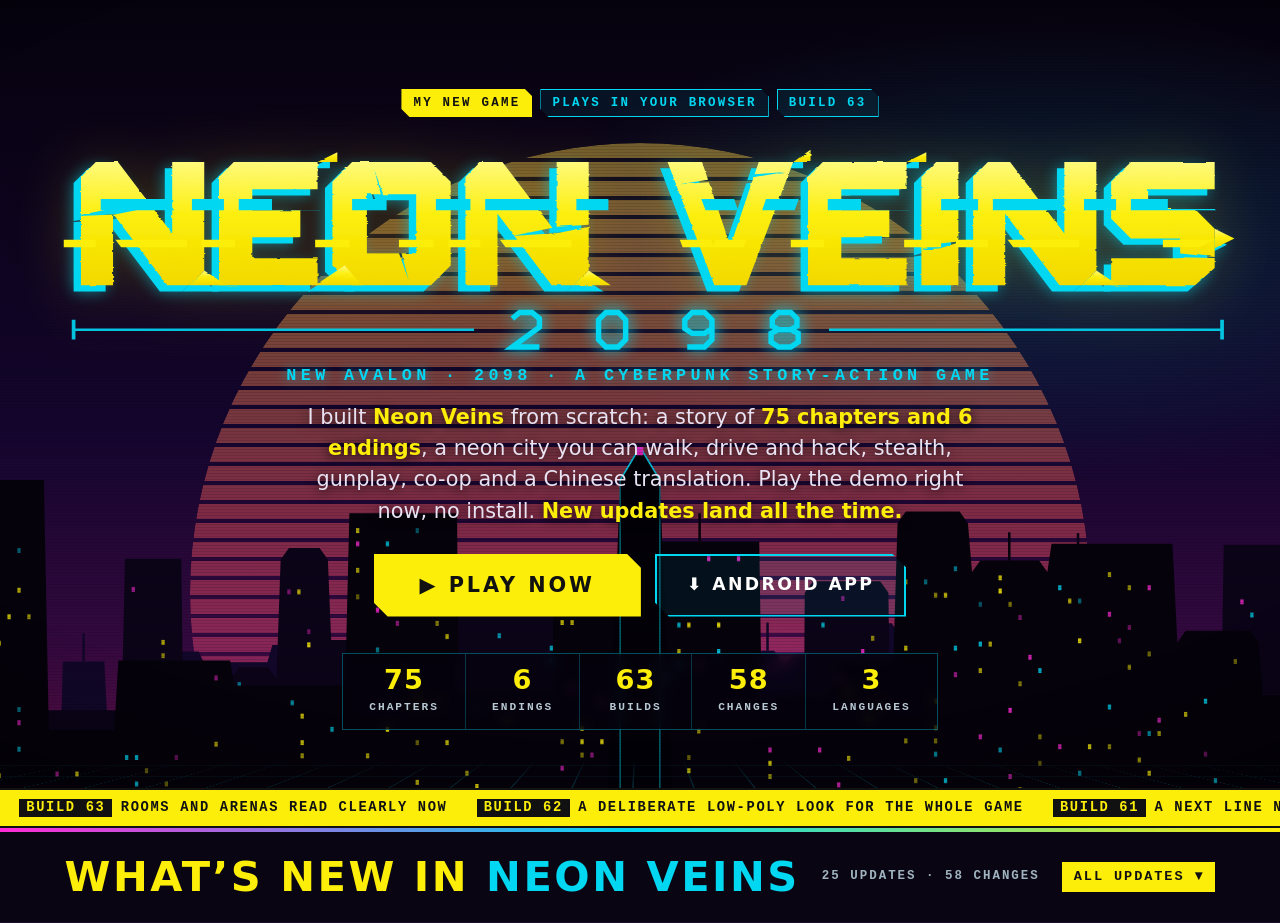
==== commit c7272b55: "Build 63: interiors no longer wash out in the bloom The floor, the merged walls and the ceiling are " ====
--- a/promo/neon-veins-banner.html
+++ b/promo/neon-veins-banner.html
@@ -106,7 +106,7 @@
 <div class="nvb" role="region" aria-label="Neon Veins, a cyberpunk game I built">
 <div class="nvb-sky"></div><div class="nvb-sun"></div><svg class="nvb-city" viewBox="0 0 1600 460" preserveAspectRatio="xMidYMax slice" aria-hidden="true"><polygon points="-15,460 -15,239 57,239 62,370 100,370 103,259 153,259 159,375 211,375 211,247 267,247 273,260 350,260 356,239 431,239 433,246 492,246 497,307 507,293 534,293 544,307 545,364 590,364 594,340 604,326 655,326 665,340 670,222 680,208 724,208 734,222 740,303 817,303 823,310 876,310 880,243 934,243 937,260 947,246 962,246 972,260 973,267 983,253 1033,253 1043,267 1044,227 1054,213 1104,213 1114,227 1116,393 1126,379 1176,379 1186,393 1187,211 1258,211 1261,310 1322,310 1322,245 1360,245 1365,392 1375,378 1426,378 1436,392 1442,321 1498,321 1500,368 1566,368 1571,354 1613,354 1614,324 1677,324 1678,460" fill="#12072a"/><rect x="19.5" y="205" width="3" height="34" fill="#12072a"/><rect x="41" y="305" width="4" height="6" fill="#ff2bd6" opacity="0.49"/><rect x="-7" y="449" width="4" height="6" fill="#ff2bd6" opacity="0.84"/><rect x="5" y="449" width="4" height="6" fill="#fcee09" opacity="0.69"/><rect x="17" y="449" width="4" height="6" fill="#02d7f2" opacity="0.70"/><rect x="126.5" y="225" width="3" height="34" fill="#12072a"/><rect x="111" y="357" width="4" height="6" fill="#02d7f2" opacity="0.69"/><rect x="191" y="409" width="4" height="6" fill="#02d7f2" opacity="0.73"/><rect x="255" y="265" width="4" height="6" fill="#02d7f2" opacity="0.67"/><rect x="219" y="297" width="4" height="6" fill="#ff2bd6" opacity="0.43"/><rect x="231" y="377" width="4" height="6" fill="#02d7f2" opacity="0.63"/><rect x="243" y="393" width="4" height="6" fill="#fcee09" opacity="0.71"/><rect x="231" y="425" width="4" height="6" fill="#fcee09" opacity="0.52"/><rect x="341" y="310" width="4" height="6" fill="#02d7f2" opacity="0.55"/><rect x="293" y="326" width="4" height="6" fill="#fcee09" opacity="0.64"/><rect x="341" y="358" width="4" height="6" fill="#ff2bd6" opacity="0.55"/><rect x="388" y="273" width="4" height="6" fill="#02d7f2" opacity="0.75"/><rect x="388" y="353" width="4" height="6" fill="#ff2bd6" opacity="0.57"/><rect x="465" y="280" width="4" height="6" fill="#fcee09" opacity="0.40"/><rect x="441" y="312" width="4" height="6" fill="#fcee09" opacity="0.75"/><rect x="465" y="392" width="4" height="6" fill="#ff2bd6" opacity="0.54"/><rect x="505" y="375" width="4" height="6" fill="#fcee09" opacity="0.69"/><rect x="517" y="423" width="4" height="6" fill="#fcee09" opacity="0.67"/><rect x="517" y="439" width="4" height="6" fill="#02d7f2" opacity="0.56"/><rect x="565.5" y="330" width="3" height="34" fill="#12072a"/><rect x="553" y="414" width="4" height="6" fill="#fcee09" opacity="0.55"/><rect x="702" y="226" width="4" height="6" fill="#02d7f2" opacity="0.83"/><rect x="690" y="274" width="4" height="6" fill="#ff2bd6" opacity="0.73"/><rect x="702" y="274" width="4" height="6" fill="#fcee09" opacity="0.60"/><rect x="690" y="370" width="4" height="6" fill="#fcee09" opacity="0.62"/><rect x="690" y="402" width="4" height="6" fill="#fcee09" opacity="0.62"/><rect x="714" y="434" width="4" height="6" fill="#fcee09" opacity="0.60"/><rect x="748" y="321" width="4" height="6" fill="#fcee09" opacity="0.65"/><rect x="760" y="337" width="4" height="6" fill="#ff2bd6" opacity="0.38"/><rect x="796" y="353" width="4" height="6" fill="#fcee09" opacity="0.40"/><rect x="748" y="385" width="4" height="6" fill="#fcee09" opacity="0.63"/><rect x="772" y="433" width="4" height="6" fill="#02d7f2" opacity="0.52"/><rect x="796" y="449" width="4" height="6" fill="#fcee09" opacity="0.74"/><rect x="847.5" y="276" width="3" height="34" fill="#12072a"/><rect x="843" y="344" width="4" height="6" fill="#fcee09" opacity="0.84"/><rect x="831" y="360" width="4" height="6" fill="#fcee09" opacity="0.57"/><rect x="855" y="424" width="4" height="6" fill="#fcee09" opacity="0.63"/><rect x="867" y="424" width="4" height="6" fill="#ff2bd6" opacity="0.63"/><rect x="855" y="440" width="4" height="6" fill="#fcee09" opacity="0.44"/><rect x="900" y="373" width="4" height="6" fill="#fcee09" opacity="0.67"/><rect x="912" y="389" width="4" height="6" fill="#fcee09" opacity="0.46"/><rect x="952.5" y="212" width="3" height="34" fill="#12072a"/><rect x="957" y="264" width="4" height="6" fill="#ff2bd6" opacity="0.79"/><rect x="981" y="319" width="4" height="6" fill="#02d7f2" opacity="0.62"/><rect x="981" y="383" width="4" height="6" fill="#02d7f2" opacity="0.50"/><rect x="1005" y="383" width="4" height="6" fill="#ff2bd6" opacity="0.68"/><rect x="1017" y="399" width="4" height="6" fill="#fcee09" opacity="0.50"/><rect x="1100" y="311" width="4" height="6" fill="#fcee09" opacity="0.59"/><rect x="1076" y="327" width="4" height="6" fill="#ff2bd6" opacity="0.44"/><rect x="1064" y="439" width="4" height="6" fill="#ff2bd6" opacity="0.66"/><rect x="1136" y="413" width="4" height="6" fill="#fcee09" opacity="0.61"/><rect x="1220.5" y="177" width="3" height="34" fill="#12072a"/><rect x="1207" y="245" width="4" height="6" fill="#02d7f2" opacity="0.45"/><rect x="1219" y="309" width="4" height="6" fill="#ff2bd6" opacity="0.65"/><rect x="1231" y="309" width="4" height="6" fill="#02d7f2" opacity="0.36"/><rect x="1207" y="325" width="4" height="6" fill="#ff2bd6" opacity="0.70"/><rect x="1231" y="357" width="4" height="6" fill="#fcee09" opacity="0.58"/><rect x="1207" y="421" width="4" height="6" fill="#02d7f2" opacity="0.75"/><rect x="1219" y="437" width="4" height="6" fill="#02d7f2" opacity="0.38"/><rect x="1269" y="328" width="4" height="6" fill="#02d7f2" opacity="0.65"/><rect x="1293" y="376" width="4" height="6" fill="#ff2bd6" opacity="0.68"/><rect x="1342" y="295" width="4" height="6" fill="#fcee09" opacity="0.71"/><rect x="1342" y="423" width="4" height="6" fill="#fcee09" opacity="0.46"/><rect x="1398.5" y="344" width="3" height="34" fill="#12072a"/><rect x="1409" y="396" width="4" height="6" fill="#fcee09" opacity="0.84"/><rect x="1421" y="396" width="4" height="6" fill="#02d7f2" opacity="0.70"/><rect x="1450" y="419" width="4" height="6" fill="#ff2bd6" opacity="0.58"/><rect x="1450" y="435" width="4" height="6" fill="#02d7f2" opacity="0.81"/><rect x="1532" y="386" width="4" height="6" fill="#fcee09" opacity="0.78"/><rect x="1556" y="402" width="4" height="6" fill="#fcee09" opacity="0.61"/><rect x="1643.5" y="290" width="3" height="34" fill="#12072a"/><rect x="1634" y="390" width="4" height="6" fill="#fcee09" opacity="0.53"/><rect x="1646" y="390" width="4" height="6" fill="#ff2bd6" opacity="0.76"/><polygon points="-10,460 -10,136 66,136 66,318 174,318 178,135 246,135 248,299 306,299 306,280 316,266 351,266 361,280 366,136 376,122 413,122 423,136 427,233 500,233 503,198 603,198 608,173 618,159 673,159 683,173 683,188 693,174 764,174 774,188 777,178 827,178 827,301 928,301 931,323 998,323 999,176 1009,162 1090,162 1100,176 1102,335 1208,335 1209,311 1298,311 1304,138 1355,138 1357,331 1412,331 1418,310 1502,310 1505,118 1576,118 1581,265 1642,265 1648,460" fill="#0b0418"/><rect x="22" y="154" width="4" height="6" fill="#fcee09" opacity="0.45"/><rect x="34" y="154" width="4" height="6" fill="#02d7f2" opacity="0.79"/><rect x="-2" y="170" width="4" height="6" fill="#fcee09" opacity="0.67"/><rect x="46" y="218" width="4" height="6" fill="#ff2bd6" opacity="0.39"/><rect x="10" y="298" width="4" height="6" fill="#02d7f2" opacity="0.38"/><rect x="46" y="298" width="4" height="6" fill="#ff2bd6" opacity="0.39"/><rect x="-2" y="314" width="4" height="6" fill="#02d7f2" opacity="0.69"/><rect x="-2" y="426" width="4" height="6" fill="#fcee09" opacity="0.68"/><rect x="110" y="352" width="4" height="6" fill="#fcee09" opacity="0.37"/><rect x="74" y="368" width="4" height="6" fill="#fcee09" opacity="0.49"/><rect x="98" y="368" width="4" height="6" fill="#ff2bd6" opacity="0.77"/><rect x="98" y="384" width="4" height="6" fill="#ff2bd6" opacity="0.45"/><rect x="158" y="432" width="4" height="6" fill="#ff2bd6" opacity="0.63"/><rect x="186" y="169" width="4" height="6" fill="#ff2bd6" opacity="0.58"/><rect x="222" y="233" width="4" height="6" fill="#fcee09" opacity="0.65"/><rect x="222" y="249" width="4" height="6" fill="#fcee09" opacity="0.52"/><rect x="198" y="265" width="4" height="6" fill="#02d7f2" opacity="0.57"/><rect x="222" y="265" width="4" height="6" fill="#fcee09" opacity="0.62"/><rect x="210" y="313" width="4" height="6" fill="#fcee09" opacity="0.54"/><rect x="222" y="393" width="4" height="6" fill="#02d7f2" opacity="0.83"/><rect x="280" y="317" width="4" height="6" fill="#fcee09" opacity="0.40"/><rect x="268" y="333" width="4" height="6" fill="#fcee09" opacity="0.52"/><rect x="268" y="349" width="4" height="6" fill="#02d7f2" opacity="0.64"/><rect x="292" y="381" width="4" height="6" fill="#02d7f2" opacity="0.56"/><rect x="280" y="397" width="4" height="6" fill="#ff2bd6" opacity="0.67"/><rect x="292" y="413" width="4" height="6" fill="#ff2bd6" opacity="0.50"/><rect x="314" y="284" width="4" height="6" fill="#02d7f2" opacity="0.54"/><rect x="326" y="428" width="4" height="6" fill="#ff2bd6" opacity="0.84"/><rect x="374" y="172" width="4" height="6" fill="#ff2bd6" opacity="0.44"/><rect x="386" y="172" width="4" height="6" fill="#fcee09" opacity="0.68"/><rect x="398" y="220" width="4" height="6" fill="#ff2bd6" opacity="0.38"/><rect x="398" y="236" width="4" height="6" fill="#fcee09" opacity="0.82"/><rect x="374" y="380" width="4" height="6" fill="#fcee09" opacity="0.44"/><rect x="386" y="380" width="4" height="6" fill="#ff2bd6" opacity="0.71"/><rect x="374" y="412" width="4" height="6" fill="#ff2bd6" opacity="0.44"/><rect x="398" y="412" width="4" height="6" fill="#02d7f2" opacity="0.74"/><rect x="410" y="412" width="4" height="6" fill="#fcee09" opacity="0.48"/><rect x="435" y="315" width="4" height="6" fill="#ff2bd6" opacity="0.43"/><rect x="471" y="315" width="4" height="6" fill="#fcee09" opacity="0.37"/><rect x="459" y="331" width="4" height="6" fill="#ff2bd6" opacity="0.54"/><rect x="483" y="379" width="4" height="6" fill="#fcee09" opacity="0.53"/><rect x="435" y="411" width="4" height="6" fill="#02d7f2" opacity="0.65"/><rect x="459" y="443" width="4" height="6" fill="#fcee09" opacity="0.72"/><rect x="483" y="443" width="4" height="6" fill="#02d7f2" opacity="0.62"/><rect x="523" y="216" width="4" height="6" fill="#02d7f2" opacity="0.41"/><rect x="523" y="248" width="4" height="6" fill="#02d7f2" opacity="0.53"/><rect x="535" y="264" width="4" height="6" fill="#ff2bd6" opacity="0.37"/><rect x="535" y="344" width="4" height="6" fill="#02d7f2" opacity="0.49"/><rect x="583" y="392" width="4" height="6" fill="#ff2bd6" opacity="0.42"/><rect x="535" y="408" width="4" height="6" fill="#ff2bd6" opacity="0.45"/><rect x="616" y="177" width="4" height="6" fill="#02d7f2" opacity="0.47"/><rect x="628" y="225" width="4" height="6" fill="#02d7f2" opacity="0.65"/><rect x="640" y="337" width="4" height="6" fill="#02d7f2" opacity="0.38"/><rect x="664" y="353" width="4" height="6" fill="#02d7f2" opacity="0.57"/><rect x="628" y="369" width="4" height="6" fill="#02d7f2" opacity="0.70"/><rect x="739" y="224" width="4" height="6" fill="#fcee09" opacity="0.70"/><rect x="691" y="240" width="4" height="6" fill="#02d7f2" opacity="0.72"/><rect x="739" y="240" width="4" height="6" fill="#fcee09" opacity="0.38"/><rect x="691" y="256" width="4" height="6" fill="#02d7f2" opacity="0.76"/><rect x="727" y="288" width="4" height="6" fill="#02d7f2" opacity="0.81"/><rect x="691" y="304" width="4" height="6" fill="#02d7f2" opacity="0.46"/><rect x="691" y="320" width="4" height="6" fill="#02d7f2" opacity="0.44"/><rect x="727" y="320" width="4" height="6" fill="#ff2bd6" opacity="0.82"/><rect x="691" y="352" width="4" height="6" fill="#ff2bd6" opacity="0.61"/><rect x="763" y="352" width="4" height="6" fill="#02d7f2" opacity="0.75"/><rect x="691" y="384" width="4" height="6" fill="#fcee09" opacity="0.76"/><rect x="691" y="400" width="4" height="6" fill="#ff2bd6" opacity="0.60"/><rect x="703" y="416" width="4" height="6" fill="#02d7f2" opacity="0.76"/><rect x="797" y="388" width="4" height="6" fill="#ff2bd6" opacity="0.53"/><rect x="895" y="351" width="4" height="6" fill="#02d7f2" opacity="0.60"/><rect x="907" y="399" width="4" height="6" fill="#ff2bd6" opacity="0.60"/><rect x="907" y="415" width="4" height="6" fill="#02d7f2" opacity="0.71"/><rect x="907" y="431" width="4" height="6" fill="#02d7f2" opacity="0.75"/><rect x="939" y="437" width="4" height="6" fill="#02d7f2" opacity="0.83"/><rect x="1043" y="180" width="4" height="6" fill="#ff2bd6" opacity="0.47"/><rect x="1019" y="212" width="4" height="6" fill="#02d7f2" opacity="0.73"/><rect x="1079" y="228" width="4" height="6" fill="#fcee09" opacity="0.54"/><rect x="1067" y="244" width="4" height="6" fill="#ff2bd6" opacity="0.82"/><rect x="1031" y="276" width="4" height="6" fill="#fcee09" opacity="0.74"/><rect x="1031" y="372" width="4" height="6" fill="#ff2bd6" opacity="0.61"/><rect x="1079" y="436" width="4" height="6" fill="#fcee09" opacity="0.65"/><rect x="1153.5" y="301" width="3" height="34" fill="#0b0418"/><rect x="1170" y="401" width="4" height="6" fill="#ff2bd6" opacity="0.71"/><rect x="1158" y="417" width="4" height="6" fill="#fcee09" opacity="0.85"/><rect x="1134" y="433" width="4" height="6" fill="#02d7f2" opacity="0.37"/><rect x="1229" y="361" width="4" height="6" fill="#ff2bd6" opacity="0.44"/><rect x="1265" y="361" width="4" height="6" fill="#fcee09" opacity="0.63"/><rect x="1277" y="377" width="4" height="6" fill="#fcee09" opacity="0.75"/><rect x="1289" y="441" width="4" height="6" fill="#02d7f2" opacity="0.75"/><rect x="1327.5" y="104" width="3" height="34" fill="#0b0418"/><rect x="1312" y="204" width="4" height="6" fill="#ff2bd6" opacity="0.77"/><rect x="1312" y="428" width="4" height="6" fill="#fcee09" opacity="0.63"/><rect x="1389" y="349" width="4" height="6" fill="#fcee09" opacity="0.42"/><rect x="1377" y="413" width="4" height="6" fill="#ff2bd6" opacity="0.54"/><rect x="1438" y="328" width="4" height="6" fill="#fcee09" opacity="0.73"/><rect x="1438" y="424" width="4" height="6" fill="#fcee09" opacity="0.48"/><rect x="1450" y="424" width="4" height="6" fill="#fcee09" opacity="0.48"/><rect x="1525" y="184" width="4" height="6" fill="#ff2bd6" opacity="0.75"/><rect x="1537" y="200" width="4" height="6" fill="#02d7f2" opacity="0.72"/><rect x="1525" y="296" width="4" height="6" fill="#fcee09" opacity="0.57"/><rect x="1613" y="283" width="4" height="6" fill="#fcee09" opacity="0.82"/><rect x="1625" y="299" width="4" height="6" fill="#ff2bd6" opacity="0.40"/><rect x="1601" y="315" width="4" height="6" fill="#fcee09" opacity="0.36"/><polygon points="-20,460 -20,40 80,40 86,342 165,342 170,258 305,258 310,288 444,288 449,80 579,80 581,307 591,293 684,293 694,307 696,157 706,143 790,143 800,157 801,114 944,114 947,311 957,297 1014,297 1024,311 1030,259 1106,259 1111,92 1121,78 1186,78 1196,92 1201,151 1211,137 1282,137 1292,151 1297,117 1443,117 1449,236 1459,222 1537,222 1547,236 1552,300 1628,300 1628,325 1710,325 1712,460" fill="#05020b"/><rect x="48" y="122" width="4" height="6" fill="#02d7f2" opacity="0.42"/><rect x="12" y="170" width="4" height="6" fill="#fcee09" opacity="0.52"/><rect x="48" y="170" width="4" height="6" fill="#fcee09" opacity="0.68"/><rect x="36" y="202" width="4" height="6" fill="#fcee09" opacity="0.75"/><rect x="60" y="202" width="4" height="6" fill="#fcee09" opacity="0.57"/><rect x="24" y="234" width="4" height="6" fill="#fcee09" opacity="0.75"/><rect x="48" y="314" width="4" height="6" fill="#02d7f2" opacity="0.50"/><rect x="48" y="330" width="4" height="6" fill="#ff2bd6" opacity="0.65"/><rect x="48" y="362" width="4" height="6" fill="#02d7f2" opacity="0.63"/><rect x="24" y="394" width="4" height="6" fill="#fcee09" opacity="0.71"/><rect x="36" y="426" width="4" height="6" fill="#ff2bd6" opacity="0.55"/><rect x="0" y="442" width="4" height="6" fill="#02d7f2" opacity="0.47"/><rect x="12" y="442" width="4" height="6" fill="#02d7f2" opacity="0.75"/><rect x="94" y="392" width="4" height="6" fill="#ff2bd6" opacity="0.58"/><rect x="118" y="392" width="4" height="6" fill="#fcee09" opacity="0.78"/><rect x="106" y="424" width="4" height="6" fill="#fcee09" opacity="0.54"/><rect x="286" y="276" width="4" height="6" fill="#ff2bd6" opacity="0.48"/><rect x="286" y="356" width="4" height="6" fill="#fcee09" opacity="0.63"/><rect x="178" y="372" width="4" height="6" fill="#02d7f2" opacity="0.80"/><rect x="190" y="372" width="4" height="6" fill="#02d7f2" opacity="0.84"/><rect x="238" y="372" width="4" height="6" fill="#ff2bd6" opacity="0.39"/><rect x="202" y="388" width="4" height="6" fill="#fcee09" opacity="0.39"/><rect x="190" y="404" width="4" height="6" fill="#02d7f2" opacity="0.83"/><rect x="226" y="404" width="4" height="6" fill="#fcee09" opacity="0.41"/><rect x="214" y="436" width="4" height="6" fill="#fcee09" opacity="0.59"/><rect x="378" y="306" width="4" height="6" fill="#02d7f2" opacity="0.60"/><rect x="390" y="322" width="4" height="6" fill="#fcee09" opacity="0.73"/><rect x="426" y="338" width="4" height="6" fill="#02d7f2" opacity="0.68"/><rect x="390" y="354" width="4" height="6" fill="#fcee09" opacity="0.77"/><rect x="390" y="370" width="4" height="6" fill="#fcee09" opacity="0.61"/><rect x="354" y="434" width="4" height="6" fill="#fcee09" opacity="0.53"/><rect x="366" y="434" width="4" height="6" fill="#fcee09" opacity="0.41"/><rect x="457" y="98" width="4" height="6" fill="#fcee09" opacity="0.67"/><rect x="529" y="98" width="4" height="6" fill="#02d7f2" opacity="0.37"/><rect x="457" y="114" width="4" height="6" fill="#ff2bd6" opacity="0.75"/><rect x="493" y="114" width="4" height="6" fill="#02d7f2" opacity="0.72"/><rect x="457" y="146" width="4" height="6" fill="#fcee09" opacity="0.61"/><rect x="493" y="162" width="4" height="6" fill="#fcee09" opacity="0.51"/><rect x="457" y="178" width="4" height="6" fill="#fcee09" opacity="0.37"/><rect x="481" y="178" width="4" height="6" fill="#fcee09" opacity="0.39"/><rect x="505" y="178" width="4" height="6" fill="#ff2bd6" opacity="0.66"/><rect x="553" y="178" width="4" height="6" fill="#fcee09" opacity="0.64"/><rect x="481" y="194" width="4" height="6" fill="#ff2bd6" opacity="0.79"/><rect x="505" y="210" width="4" height="6" fill="#ff2bd6" opacity="0.50"/><rect x="553" y="210" width="4" height="6" fill="#fcee09" opacity="0.50"/><rect x="565" y="226" width="4" height="6" fill="#fcee09" opacity="0.66"/><rect x="481" y="242" width="4" height="6" fill="#02d7f2" opacity="0.51"/><rect x="505" y="274" width="4" height="6" fill="#fcee09" opacity="0.63"/><rect x="517" y="274" width="4" height="6" fill="#fcee09" opacity="0.45"/><rect x="529" y="290" width="4" height="6" fill="#fcee09" opacity="0.35"/><rect x="529" y="306" width="4" height="6" fill="#fcee09" opacity="0.77"/><rect x="553" y="306" width="4" height="6" fill="#fcee09" opacity="0.37"/><rect x="493" y="338" width="4" height="6" fill="#fcee09" opacity="0.84"/><rect x="529" y="354" width="4" height="6" fill="#fcee09" opacity="0.38"/><rect x="565" y="354" width="4" height="6" fill="#fcee09" opacity="0.71"/><rect x="469" y="370" width="4" height="6" fill="#fcee09" opacity="0.64"/><rect x="529" y="402" width="4" height="6" fill="#fcee09" opacity="0.69"/><rect x="481" y="418" width="4" height="6" fill="#fcee09" opacity="0.40"/><rect x="565" y="418" width="4" height="6" fill="#02d7f2" opacity="0.77"/><rect x="457" y="450" width="4" height="6" fill="#02d7f2" opacity="0.51"/><rect x="601" y="311" width="4" height="6" fill="#02d7f2" opacity="0.38"/><rect x="637" y="327" width="4" height="6" fill="#fcee09" opacity="0.46"/><rect x="589" y="391" width="4" height="6" fill="#fcee09" opacity="0.55"/><rect x="601" y="407" width="4" height="6" fill="#fcee09" opacity="0.84"/><rect x="613" y="423" width="4" height="6" fill="#fcee09" opacity="0.35"/><rect x="788" y="161" width="4" height="6" fill="#fcee09" opacity="0.82"/><rect x="764" y="177" width="4" height="6" fill="#fcee09" opacity="0.46"/><rect x="704" y="193" width="4" height="6" fill="#02d7f2" opacity="0.40"/><rect x="704" y="209" width="4" height="6" fill="#fcee09" opacity="0.70"/><rect x="716" y="209" width="4" height="6" fill="#fcee09" opacity="0.67"/><rect x="776" y="273" width="4" height="6" fill="#ff2bd6" opacity="0.43"/><rect x="716" y="289" width="4" height="6" fill="#ff2bd6" opacity="0.82"/><rect x="776" y="289" width="4" height="6" fill="#ff2bd6" opacity="0.79"/><rect x="752" y="305" width="4" height="6" fill="#ff2bd6" opacity="0.72"/><rect x="728" y="337" width="4" height="6" fill="#fcee09" opacity="0.56"/><rect x="704" y="353" width="4" height="6" fill="#fcee09" opacity="0.47"/><rect x="728" y="353" width="4" height="6" fill="#fcee09" opacity="0.76"/><rect x="752" y="353" width="4" height="6" fill="#fcee09" opacity="0.79"/><rect x="728" y="369" width="4" height="6" fill="#fcee09" opacity="0.45"/><rect x="740" y="369" width="4" height="6" fill="#ff2bd6" opacity="0.50"/><rect x="704" y="385" width="4" height="6" fill="#ff2bd6" opacity="0.61"/><rect x="716" y="417" width="4" height="6" fill="#ff2bd6" opacity="0.66"/><rect x="788" y="417" width="4" height="6" fill="#ff2bd6" opacity="0.67"/><rect x="704" y="433" width="4" height="6" fill="#02d7f2" opacity="0.63"/><rect x="870.5" y="80" width="3" height="34" fill="#05020b"/><rect x="881" y="132" width="4" height="6" fill="#ff2bd6" opacity="0.82"/><rect x="917" y="132" width="4" height="6" fill="#ff2bd6" opacity="0.82"/><rect x="845" y="212" width="4" height="6" fill="#02d7f2" opacity="0.72"/><rect x="857" y="212" width="4" height="6" fill="#fcee09" opacity="0.78"/><rect x="893" y="212" width="4" height="6" fill="#fcee09" opacity="0.84"/><rect x="845" y="244" width="4" height="6" fill="#fcee09" opacity="0.67"/><rect x="893" y="244" width="4" height="6" fill="#02d7f2" opacity="0.84"/><rect x="845" y="260" width="4" height="6" fill="#02d7f2" opacity="0.75"/><rect x="869" y="260" width="4" height="6" fill="#ff2bd6" opacity="0.75"/><rect x="833" y="276" width="4" height="6" fill="#02d7f2" opacity="0.56"/><rect x="809" y="324" width="4" height="6" fill="#fcee09" opacity="0.61"/><rect x="869" y="340" width="4" height="6" fill="#fcee09" opacity="0.54"/><rect x="857" y="372" width="4" height="6" fill="#fcee09" opacity="0.38"/><rect x="857" y="388" width="4" height="6" fill="#fcee09" opacity="0.71"/><rect x="809" y="404" width="4" height="6" fill="#02d7f2" opacity="0.47"/><rect x="905" y="420" width="4" height="6" fill="#02d7f2" opacity="0.63"/><rect x="809" y="436" width="4" height="6" fill="#ff2bd6" opacity="0.56"/><rect x="955" y="363" width="4" height="6" fill="#ff2bd6" opacity="0.70"/><rect x="1015" y="363" width="4" height="6" fill="#ff2bd6" opacity="0.72"/><rect x="955" y="379" width="4" height="6" fill="#fcee09" opacity="0.77"/><rect x="955" y="395" width="4" height="6" fill="#fcee09" opacity="0.56"/><rect x="1038" y="277" width="4" height="6" fill="#ff2bd6" opacity="0.70"/><rect x="1050" y="293" width="4" height="6" fill="#fcee09" opacity="0.57"/><rect x="1086" y="309" width="4" height="6" fill="#fcee09" opacity="0.45"/><rect x="1074" y="325" width="4" height="6" fill="#fcee09" opacity="0.62"/><rect x="1050" y="373" width="4" height="6" fill="#fcee09" opacity="0.64"/><rect x="1038" y="405" width="4" height="6" fill="#ff2bd6" opacity="0.75"/><rect x="1179" y="144" width="4" height="6" fill="#02d7f2" opacity="0.52"/><rect x="1119" y="160" width="4" height="6" fill="#fcee09" opacity="0.50"/><rect x="1143" y="160" width="4" height="6" fill="#02d7f2" opacity="0.45"/><rect x="1155" y="176" width="4" height="6" fill="#fcee09" opacity="0.51"/><rect x="1167" y="176" width="4" height="6" fill="#fcee09" opacity="0.70"/><rect x="1119" y="240" width="4" height="6" fill="#fcee09" opacity="0.70"/><rect x="1179" y="240" width="4" height="6" fill="#02d7f2" opacity="0.75"/><rect x="1179" y="272" width="4" height="6" fill="#ff2bd6" opacity="0.56"/><rect x="1155" y="304" width="4" height="6" fill="#fcee09" opacity="0.48"/><rect x="1155" y="336" width="4" height="6" fill="#fcee09" opacity="0.65"/><rect x="1119" y="352" width="4" height="6" fill="#fcee09" opacity="0.49"/><rect x="1155" y="352" width="4" height="6" fill="#fcee09" opacity="0.42"/><rect x="1155" y="368" width="4" height="6" fill="#02d7f2" opacity="0.59"/><rect x="1131" y="400" width="4" height="6" fill="#fcee09" opacity="0.48"/><rect x="1167" y="400" width="4" height="6" fill="#02d7f2" opacity="0.82"/><rect x="1167" y="416" width="4" height="6" fill="#02d7f2" opacity="0.73"/><rect x="1143" y="432" width="4" height="6" fill="#02d7f2" opacity="0.69"/><rect x="1167" y="432" width="4" height="6" fill="#02d7f2" opacity="0.73"/><rect x="1143" y="448" width="4" height="6" fill="#fcee09" opacity="0.47"/><rect x="1244.5" y="103" width="3" height="34" fill="#05020b"/><rect x="1233" y="155" width="4" height="6" fill="#fcee09" opacity="0.74"/><rect x="1233" y="171" width="4" height="6" fill="#fcee09" opacity="0.84"/><rect x="1209" y="187" width="4" height="6" fill="#02d7f2" opacity="0.37"/><rect x="1245" y="187" width="4" height="6" fill="#fcee09" opacity="0.46"/><rect x="1257" y="203" width="4" height="6" fill="#ff2bd6" opacity="0.43"/><rect x="1209" y="235" width="4" height="6" fill="#02d7f2" opacity="0.79"/><rect x="1221" y="235" width="4" height="6" fill="#fcee09" opacity="0.65"/><rect x="1269" y="251" width="4" height="6" fill="#ff2bd6" opacity="0.79"/><rect x="1209" y="267" width="4" height="6" fill="#fcee09" opacity="0.63"/><rect x="1281" y="267" width="4" height="6" fill="#02d7f2" opacity="0.77"/><rect x="1257" y="283" width="4" height="6" fill="#fcee09" opacity="0.48"/><rect x="1245" y="315" width="4" height="6" fill="#ff2bd6" opacity="0.83"/><rect x="1209" y="347" width="4" height="6" fill="#ff2bd6" opacity="0.71"/><rect x="1281" y="347" width="4" height="6" fill="#fcee09" opacity="0.49"/><rect x="1233" y="363" width="4" height="6" fill="#02d7f2" opacity="0.65"/><rect x="1281" y="379" width="4" height="6" fill="#fcee09" opacity="0.37"/><rect x="1245" y="395" width="4" height="6" fill="#ff2bd6" opacity="0.63"/><rect x="1257" y="411" width="4" height="6" fill="#fcee09" opacity="0.70"/><rect x="1221" y="443" width="4" height="6" fill="#ff2bd6" opacity="0.42"/><rect x="1365" y="151" width="4" height="6" fill="#fcee09" opacity="0.58"/><rect x="1305" y="167" width="4" height="6" fill="#02d7f2" opacity="0.78"/><rect x="1389" y="167" width="4" height="6" fill="#fcee09" opacity="0.55"/><rect x="1413" y="167" width="4" height="6" fill="#ff2bd6" opacity="0.73"/><rect x="1317" y="183" width="4" height="6" fill="#fcee09" opacity="0.66"/><rect x="1329" y="183" width="4" height="6" fill="#02d7f2" opacity="0.43"/><rect x="1365" y="199" width="4" height="6" fill="#ff2bd6" opacity="0.70"/><rect x="1389" y="215" width="4" height="6" fill="#ff2bd6" opacity="0.39"/><rect x="1329" y="231" width="4" height="6" fill="#fcee09" opacity="0.80"/><rect x="1377" y="231" width="4" height="6" fill="#ff2bd6" opacity="0.37"/><rect x="1413" y="247" width="4" height="6" fill="#fcee09" opacity="0.42"/><rect x="1389" y="263" width="4" height="6" fill="#fcee09" opacity="0.51"/><rect x="1365" y="311" width="4" height="6" fill="#02d7f2" opacity="0.75"/><rect x="1425" y="327" width="4" height="6" fill="#ff2bd6" opacity="0.70"/><rect x="1401" y="343" width="4" height="6" fill="#ff2bd6" opacity="0.45"/><rect x="1413" y="343" width="4" height="6" fill="#02d7f2" opacity="0.64"/><rect x="1425" y="343" width="4" height="6" fill="#fcee09" opacity="0.62"/><rect x="1305" y="359" width="4" height="6" fill="#ff2bd6" opacity="0.77"/><rect x="1341" y="359" width="4" height="6" fill="#fcee09" opacity="0.83"/><rect x="1365" y="359" width="4" height="6" fill="#fcee09" opacity="0.55"/><rect x="1401" y="375" width="4" height="6" fill="#fcee09" opacity="0.62"/><rect x="1329" y="391" width="4" height="6" fill="#02d7f2" opacity="0.61"/><rect x="1413" y="391" width="4" height="6" fill="#fcee09" opacity="0.79"/><rect x="1425" y="439" width="4" height="6" fill="#ff2bd6" opacity="0.74"/><rect x="1517" y="256" width="4" height="6" fill="#fcee09" opacity="0.41"/><rect x="1481" y="304" width="4" height="6" fill="#02d7f2" opacity="0.83"/><rect x="1457" y="320" width="4" height="6" fill="#fcee09" opacity="0.70"/><rect x="1481" y="368" width="4" height="6" fill="#ff2bd6" opacity="0.40"/><rect x="1493" y="400" width="4" height="6" fill="#02d7f2" opacity="0.73"/><rect x="1517" y="416" width="4" height="6" fill="#02d7f2" opacity="0.62"/><rect x="1493" y="432" width="4" height="6" fill="#ff2bd6" opacity="0.50"/><rect x="1529" y="432" width="4" height="6" fill="#fcee09" opacity="0.41"/><rect x="1596" y="414" width="4" height="6" fill="#fcee09" opacity="0.69"/><rect x="1636" y="343" width="4" height="6" fill="#fcee09" opacity="0.72"/><rect x="1672" y="343" width="4" height="6" fill="#fcee09" opacity="0.55"/><rect x="1660" y="359" width="4" height="6" fill="#02d7f2" opacity="0.49"/><rect x="1672" y="391" width="4" height="6" fill="#ff2bd6" opacity="0.70"/><rect x="1696" y="423" width="4" height="6" fill="#fcee09" opacity="0.82"/><g><polygon points="760,460 776,40 800,0 824,40 840,460" fill="#030108"/><path d="M776 40L800 0L824 40" fill="none" stroke="#02d7f2" stroke-width="2" opacity=".9"/><path d="M776 40V460M824 40V460" stroke="#02d7f2" stroke-width="1.5" opacity=".55"/><rect x="796" y="-30" width="8" height="40" fill="#ff2bd6" opacity=".9"/></g></svg><div class="nvb-grid"></div><div class="nvb-vig"></div><div class="nvb-scan"></div>
 <div class="nvb-in">
-<div class="nvb-chips"><span class="nvb-chip y">MY NEW GAME</span><span class="nvb-chip">PLAYS IN YOUR BROWSER</span><span class="nvb-chip">BUILD 62</span></div>
+<div class="nvb-chips"><span class="nvb-chip y">MY NEW GAME</span><span class="nvb-chip">PLAYS IN YOUR BROWSER</span><span class="nvb-chip">BUILD 63</span></div>
 <a class="nvb-logo wide" href="https://winsontian254-dotcom.github.io/NEON_VIENS/" target="_blank" rel="noopener" aria-label="Play Neon Veins"><svg class="nvlsvg" viewBox="-30 -22 990 176" role="img" aria-label="NEON VEINS" overflow="visible" xmlns="http://www.w3.org/2000/svg"> <defs> <linearGradient id="nvly" x1="0" y1="0" x2="0" y2="1"><stop offset="0" stop-color="#fffa7a"/><stop offset=".45" stop-color="#fcee09"/><stop offset="1" stop-color="#f2d800"/></linearGradient> <filter id="nvlb" x="-10%" y="-40%" width="120%" height="180%"><feGaussianBlur stdDeviation="6"/></filter> <filter id="nvlr" x="-5%" y="-10%" width="110%" height="120%"><feTurbulence type="fractalNoise" baseFrequency=".05 .3" numOctaves="2" seed="7" result="n"/><feDisplacementMap in="SourceGraphic" in2="n" scale="2" xChannelSelector="R" yChannelSelector="G"/></filter> <mask id="nvlm" maskUnits="userSpaceOnUse" x="-60" y="-40" width="1060" height="200"><rect x="-60" y="-40" width="1060" height="200" fill="#fff"/><path d="M-6 44L27.300828418798094 42.48183445508427L60 36L26.699171581201906 37.51816554491573Z" fill="#000"/><path d="M238 6L250.09028644733843 51.59413310527249L266 96L253.90971355266157 50.40586689472751Z" fill="#000"/><path d="M350 60L387.3347947400035 57.47748107602581L424 50L386.6652052599965 52.52251892397419Z" fill="#000"/><path d="M486 18L529.2310017163492 14.986614760602507L572 8L528.7689982836508 11.013385239397493Z" fill="#000"/><path d="M678 72L697.4120209620996 69.9570995699735L716 64L696.5879790379004 66.0429004300265Z" fill="#000"/><path d="M830 72L879.8802154185441 76.99640969093156L930 78L880.1197845814559 73.00359030906844Z" fill="#000"/></mask> <clipPath id="nvlc1"><rect x="-60" y="30" width="1060" height="9"/></clipPath> <clipPath id="nvlc2"><rect x="-60" y="63" width="1060" height="6"/></clipPath> <clipPath id="nvlc3"><rect x="-60" y="12" width="1060" height="5"/></clipPath> </defs> <g fill="#02d7f2" filter="url(#nvlb)" opacity=".55" transform="translate(-6 5)"><path transform="translate(0 0)" d="M0 100V12L12 0H30L74 58V0H100V88L88 100H70L26 42V100Z" /><path transform="translate(112 0)" d="M0 100V12L12 0H80V22H27V39H66V61H27V78H80V100Z" /><path transform="translate(204 0)" d="M0 16L16 0H80L96 16V84L80 100H16L0 84ZM28 26V74H68V26Z" fill-rule="evenodd" /><path transform="translate(312 0)" d="M0 100V12L12 0H30L74 58V0H100V88L88 100H70L26 42V100Z" /><path transform="translate(476 0)" d="M0 0H28L51 68L74 0H102L64 100H38Z" /><path transform="translate(590 0)" d="M0 100V12L12 0H80V22H27V39H66V61H27V78H80V100Z" /><path transform="translate(682 0)" d="M0 12L12 0H30V100H0Z" /><path transform="translate(724 0)" d="M0 100V12L12 0H30L74 58V0H100V88L88 100H70L26 42V100Z" /><path transform="translate(836 0)" d="M16 0H84V22H30V38H68L84 54V86L68 100H0V78H56V62H16L0 46V16Z" /><path transform="translate(0 0)" d="M100 88L118 100H88Z" /><path transform="translate(112 0)" d="M80 0L96 -8V0Z" /><path transform="translate(204 0)" d="M-14 100L10 84L24 100Z" /><path transform="translate(312 0)" d="M100 88L118 100H88Z" /><path transform="translate(476 0)" d="M102 0L116 -10V0Z" /><path transform="translate(590 0)" d="M80 0L96 -8V0Z" /><path transform="translate(724 0)" d="M100 88L118 100H88Z" /><path transform="translate(836 0)" d="M84 54L100 62L84 70Z" /></g> <g fill="#02d7f2" transform="translate(-6 5)" mask="url(#nvlm)"><path transform="translate(0 0)" d="M0 100V12L12 0H30L74 58V0H100V88L88 100H70L26 42V100Z" /><path transform="translate(112 0)" d="M0 100V12L12 0H80V22H27V39H66V61H27V78H80V100Z" /><path transform="translate(204 0)" d="M0 16L16 0H80L96 16V84L80 100H16L0 84ZM28 26V74H68V26Z" fill-rule="evenodd" /><path transform="translate(312 0)" d="M0 100V12L12 0H30L74 58V0H100V88L88 100H70L26 42V100Z" /><path transform="translate(476 0)" d="M0 0H28L51 68L74 0H102L64 100H38Z" /><path transform="translate(590 0)" d="M0 100V12L12 0H80V22H27V39H66V61H27V78H80V100Z" /><path transform="translate(682 0)" d="M0 12L12 0H30V100H0Z" /><path transform="translate(724 0)" d="M0 100V12L12 0H30L74 58V0H100V88L88 100H70L26 42V100Z" /><path transform="translate(836 0)" d="M16 0H84V22H30V38H68L84 54V86L68 100H0V78H56V62H16L0 46V16Z" /><path transform="translate(0 0)" d="M100 88L118 100H88Z" /><path transform="translate(112 0)" d="M80 0L96 -8V0Z" /><path transform="translate(204 0)" d="M-14 100L10 84L24 100Z" /><path transform="translate(312 0)" d="M100 88L118 100H88Z" /><path transform="translate(476 0)" d="M102 0L116 -10V0Z" /><path transform="translate(590 0)" d="M80 0L96 -8V0Z" /><path transform="translate(724 0)" d="M100 88L118 100H88Z" /><path transform="translate(836 0)" d="M84 54L100 62L84 70Z" /></g> <g class="nvlmain" filter="url(#nvlr)"><g mask="url(#nvlm)" fill="url(#nvly)"><path transform="translate(0 0)" d="M0 100V12L12 0H30L74 58V0H100V88L88 100H70L26 42V100Z" /><path transform="translate(112 0)" d="M0 100V12L12 0H80V22H27V39H66V61H27V78H80V100Z" /><path transform="translate(204 0)" d="M0 16L16 0H80L96 16V84L80 100H16L0 84ZM28 26V74H68V26Z" fill-rule="evenodd" /><path transform="translate(312 0)" d="M0 100V12L12 0H30L74 58V0H100V88L88 100H70L26 42V100Z" /><path transform="translate(476 0)" d="M0 0H28L51 68L74 0H102L64 100H38Z" /><path transform="translate(590 0)" d="M0 100V12L12 0H80V22H27V39H66V61H27V78H80V100Z" /><path transform="translate(682 0)" d="M0 12L12 0H30V100H0Z" /><path transform="translate(724 0)" d="M0 100V12L12 0H30L74 58V0H100V88L88 100H70L26 42V100Z" /><path transform="translate(836 0)" d="M16 0H84V22H30V38H68L84 54V86L68 100H0V78H56V62H16L0 46V16Z" /><path transform="translate(0 0)" d="M100 88L118 100H88Z" /><path transform="translate(112 0)" d="M80 0L96 -8V0Z" /><path transform="translate(204 0)" d="M-14 100L10 84L24 100Z" /><path transform="translate(312 0)" d="M100 88L118 100H88Z" /><path transform="translate(476 0)" d="M102 0L116 -10V0Z" /><path transform="translate(590 0)" d="M80 0L96 -8V0Z" /><path transform="translate(724 0)" d="M100 88L118 100H88Z" /><path transform="translate(836 0)" d="M84 54L100 62L84 70Z" /></g></g> <g class="gl1" clip-path="url(#nvlc1)"><g fill="#02d7f2" transform="translate(16 0)"><path transform="translate(0 0)" d="M0 100V12L12 0H30L74 58V0H100V88L88 100H70L26 42V100Z" /><path transform="translate(112 0)" d="M0 100V12L12 0H80V22H27V39H66V61H27V78H80V100Z" /><path transform="translate(204 0)" d="M0 16L16 0H80L96 16V84L80 100H16L0 84ZM28 26V74H68V26Z" fill-rule="evenodd" /><path transform="translate(312 0)" d="M0 100V12L12 0H30L74 58V0H100V88L88 100H70L26 42V100Z" /><path transform="translate(476 0)" d="M0 0H28L51 68L74 0H102L64 100H38Z" /><path transform="translate(590 0)" d="M0 100V12L12 0H80V22H27V39H66V61H27V78H80V100Z" /><path transform="translate(682 0)" d="M0 12L12 0H30V100H0Z" /><path transform="translate(724 0)" d="M0 100V12L12 0H30L74 58V0H100V88L88 100H70L26 42V100Z" /><path transform="translate(836 0)" d="M16 0H84V22H30V38H68L84 54V86L68 100H0V78H56V62H16L0 46V16Z" /><path transform="translate(0 0)" d="M100 88L118 100H88Z" /><path transform="translate(112 0)" d="M80 0L96 -8V0Z" /><path transform="translate(204 0)" d="M-14 100L10 84L24 100Z" /><path transform="translate(312 0)" d="M100 88L118 100H88Z" /><path transform="translate(476 0)" d="M102 0L116 -10V0Z" /><path transform="translate(590 0)" d="M80 0L96 -8V0Z" /><path transform="translate(724 0)" d="M100 88L118 100H88Z" /><path transform="translate(836 0)" d="M84 54L100 62L84 70Z" /></g></g> <g class="gl2" clip-path="url(#nvlc2)"><g fill="#fcee09" transform="translate(-14 0)"><path transform="translate(0 0)" d="M0 100V12L12 0H30L74 58V0H100V88L88 100H70L26 42V100Z" /><path transform="translate(112 0)" d="M0 100V12L12 0H80V22H27V39H66V61H27V78H80V100Z" /><path transform="translate(204 0)" d="M0 16L16 0H80L96 16V84L80 100H16L0 84ZM28 26V74H68V26Z" fill-rule="evenodd" /><path transform="translate(312 0)" d="M0 100V12L12 0H30L74 58V0H100V88L88 100H70L26 42V100Z" /><path transform="translate(476 0)" d="M0 0H28L51 68L74 0H102L64 100H38Z" /><path transform="translate(590 0)" d="M0 100V12L12 0H80V22H27V39H66V61H27V78H80V100Z" /><path transform="translate(682 0)" d="M0 12L12 0H30V100H0Z" /><path transform="translate(724 0)" d="M0 100V12L12 0H30L74 58V0H100V88L88 100H70L26 42V100Z" /><path transform="translate(836 0)" d="M16 0H84V22H30V38H68L84 54V86L68 100H0V78H56V62H16L0 46V16Z" /><path transform="translate(0 0)" d="M100 88L118 100H88Z" /><path transform="translate(112 0)" d="M80 0L96 -8V0Z" /><path transform="translate(204 0)" d="M-14 100L10 84L24 100Z" /><path transform="translate(312 0)" d="M100 88L118 100H88Z" /><path transform="translate(476 0)" d="M102 0L116 -10V0Z" /><path transform="translate(590 0)" d="M80 0L96 -8V0Z" /><path transform="translate(724 0)" d="M100 88L118 100H88Z" /><path transform="translate(836 0)" d="M84 54L100 62L84 70Z" /></g></g> <g fill="none" stroke="#02d7f2" stroke-width="4.4" stroke-linejoin="miter" stroke-linecap="butt"> <g filter="url(#nvlb)" opacity=".7" stroke-width="7"><path transform="translate(349 121)" d="M1 6L7 1H17L23 6V13L1 29H23"/><path transform="translate(419 121)" d="M1 7L7 1H17L23 7V23L17 29H7L1 23Z"/><path transform="translate(489 121)" d="M23 14L17 18H7L1 14V7L7 1H17L23 7V23L17 29H3"/><path transform="translate(559 121)" d="M7 1H17L22 6V12L17 15H7L2 12V6ZM7 15H17L23 18V25L17 29H7L1 25V18Z"/></g><path transform="translate(349 121)" d="M1 6L7 1H17L23 6V13L1 29H23"/><path transform="translate(419 121)" d="M1 7L7 1H17L23 7V23L17 29H7L1 23Z"/><path transform="translate(489 121)" d="M23 14L17 18H7L1 14V7L7 1H17L23 7V23L17 29H3"/><path transform="translate(559 121)" d="M7 1H17L22 6V12L17 15H7L2 12V6ZM7 15H17L23 18V25L17 29H7L1 25V18Z"/> </g> <g fill="none" stroke="#02d7f2" stroke-width="2" opacity=".9"> <path d="M-6 136H319"/><path d="M607 136H926"/> <path d="M-6 128V144M926 128V144" stroke-width="3"/> </g> </svg></a>
 <a class="nvb-logo stack" href="https://winsontian254-dotcom.github.io/NEON_VIENS/" target="_blank" rel="noopener" aria-label="Play Neon Veins" aria-hidden="true" tabindex="-1"><svg class="nvlsvg" viewBox="-30 -22 514 294" role="img" aria-label="NEON VEINS" overflow="visible" xmlns="http://www.w3.org/2000/svg"> <defs> <linearGradient id="nvsy" x1="0" y1="0" x2="0" y2="1"><stop offset="0" stop-color="#fffa7a"/><stop offset=".45" stop-color="#fcee09"/><stop offset="1" stop-color="#f2d800"/></linearGradient> <filter id="nvsb" x="-10%" y="-20%" width="120%" height="140%"><feGaussianBlur stdDeviation="6"/></filter> <filter id="nvsr" x="-5%" y="-5%" width="110%" height="110%"><feTurbulence type="fractalNoise" baseFrequency=".05 .3" numOctaves="2" seed="7" result="n"/><feDisplacementMap in="SourceGraphic" in2="n" scale="2" xChannelSelector="R" yChannelSelector="G"/></filter> <mask id="nvsm" maskUnits="userSpaceOnUse" x="-60" y="-40" width="584" height="334"><rect x="-60" y="-40" width="584" height="334" fill="#fff"/><path d="M10 44L43.30082841879809 42.48183445508427L76 36L42.69917158120191 37.51816554491573Z" fill="#000"/><path d="M254 6L266.0902864473384 51.59413310527249L282 96L269.9097135526616 50.40586689472751Z" fill="#000"/><path d="M366 60L403.3347947400035 57.47748107602581L440 50L402.6652052599965 52.52251892397419Z" fill="#000"/><path d="M10 150L53.23100171634913 146.98661476060252L96 140L52.76899828365087 143.01338523939748Z" fill="#000"/><path d="M202 204L221.4120209620997 201.9570995699735L240 196L220.5879790379003 198.0429004300265Z" fill="#000"/><path d="M354 204L403.8802154185441 208.99640969093156L454 210L404.1197845814559 205.00359030906844Z" fill="#000"/></mask> <clipPath id="nvsc1"><rect x="-60" y="30" width="584" height="9"/><rect x="-60" y="162" width="584" height="9"/></clipPath><clipPath id="nvsc2"><rect x="-60" y="63" width="584" height="6"/><rect x="-60" y="195" width="584" height="6"/></clipPath> </defs> <g fill="#02d7f2" filter="url(#nvsb)" opacity=".55" transform="translate(-6 5)"><path transform="translate(16 0)" d="M0 100V12L12 0H30L74 58V0H100V88L88 100H70L26 42V100Z" /><path transform="translate(128 0)" d="M0 100V12L12 0H80V22H27V39H66V61H27V78H80V100Z" /><path transform="translate(220 0)" d="M0 16L16 0H80L96 16V84L80 100H16L0 84ZM28 26V74H68V26Z" fill-rule="evenodd" /><path transform="translate(328 0)" d="M0 100V12L12 0H30L74 58V0H100V88L88 100H70L26 42V100Z" /><path transform="translate(0 132)" d="M0 0H28L51 68L74 0H102L64 100H38Z" /><path transform="translate(114 132)" d="M0 100V12L12 0H80V22H27V39H66V61H27V78H80V100Z" /><path transform="translate(206 132)" d="M0 12L12 0H30V100H0Z" /><path transform="translate(248 132)" d="M0 100V12L12 0H30L74 58V0H100V88L88 100H70L26 42V100Z" /><path transform="translate(360 132)" d="M16 0H84V22H30V38H68L84 54V86L68 100H0V78H56V62H16L0 46V16Z" /><path transform="translate(16 0)" d="M100 88L118 100H88Z" /><path transform="translate(128 0)" d="M80 0L96 -8V0Z" /><path transform="translate(220 0)" d="M-14 100L10 84L24 100Z" /><path transform="translate(328 0)" d="M100 88L118 100H88Z" /><path transform="translate(0 132)" d="M102 0L116 -10V0Z" /><path transform="translate(114 132)" d="M80 0L96 -8V0Z" /><path transform="translate(248 132)" d="M100 88L118 100H88Z" /><path transform="translate(360 132)" d="M84 54L100 62L84 70Z" /></g> <g fill="#02d7f2" transform="translate(-6 5)" mask="url(#nvsm)"><path transform="translate(16 0)" d="M0 100V12L12 0H30L74 58V0H100V88L88 100H70L26 42V100Z" /><path transform="translate(128 0)" d="M0 100V12L12 0H80V22H27V39H66V61H27V78H80V100Z" /><path transform="translate(220 0)" d="M0 16L16 0H80L96 16V84L80 100H16L0 84ZM28 26V74H68V26Z" fill-rule="evenodd" /><path transform="translate(328 0)" d="M0 100V12L12 0H30L74 58V0H100V88L88 100H70L26 42V100Z" /><path transform="translate(0 132)" d="M0 0H28L51 68L74 0H102L64 100H38Z" /><path transform="translate(114 132)" d="M0 100V12L12 0H80V22H27V39H66V61H27V78H80V100Z" /><path transform="translate(206 132)" d="M0 12L12 0H30V100H0Z" /><path transform="translate(248 132)" d="M0 100V12L12 0H30L74 58V0H100V88L88 100H70L26 42V100Z" /><path transform="translate(360 132)" d="M16 0H84V22H30V38H68L84 54V86L68 100H0V78H56V62H16L0 46V16Z" /><path transform="translate(16 0)" d="M100 88L118 100H88Z" /><path transform="translate(128 0)" d="M80 0L96 -8V0Z" /><path transform="translate(220 0)" d="M-14 100L10 84L24 100Z" /><path transform="translate(328 0)" d="M100 88L118 100H88Z" /><path transform="translate(0 132)" d="M102 0L116 -10V0Z" /><path transform="translate(114 132)" d="M80 0L96 -8V0Z" /><path transform="translate(248 132)" d="M100 88L118 100H88Z" /><path transform="translate(360 132)" d="M84 54L100 62L84 70Z" /></g> <g class="nvlmain" filter="url(#nvsr)"><g mask="url(#nvsm)" fill="url(#nvsy)"><path transform="translate(16 0)" d="M0 100V12L12 0H30L74 58V0H100V88L88 100H70L26 42V100Z" /><path transform="translate(128 0)" d="M0 100V12L12 0H80V22H27V39H66V61H27V78H80V100Z" /><path transform="translate(220 0)" d="M0 16L16 0H80L96 16V84L80 100H16L0 84ZM28 26V74H68V26Z" fill-rule="evenodd" /><path transform="translate(328 0)" d="M0 100V12L12 0H30L74 58V0H100V88L88 100H70L26 42V100Z" /><path transform="translate(0 132)" d="M0 0H28L51 68L74 0H102L64 100H38Z" /><path transform="translate(114 132)" d="M0 100V12L12 0H80V22H27V39H66V61H27V78H80V100Z" /><path transform="translate(206 132)" d="M0 12L12 0H30V100H0Z" /><path transform="translate(248 132)" d="M0 100V12L12 0H30L74 58V0H100V88L88 100H70L26 42V100Z" /><path transform="translate(360 132)" d="M16 0H84V22H30V38H68L84 54V86L68 100H0V78H56V62H16L0 46V16Z" /><path transform="translate(16 0)" d="M100 88L118 100H88Z" /><path transform="translate(128 0)" d="M80 0L96 -8V0Z" /><path transform="translate(220 0)" d="M-14 100L10 84L24 100Z" /><path transform="translate(328 0)" d="M100 88L118 100H88Z" /><path transform="translate(0 132)" d="M102 0L116 -10V0Z" /><path transform="translate(114 132)" d="M80 0L96 -8V0Z" /><path transform="translate(248 132)" d="M100 88L118 100H88Z" /><path transform="translate(360 132)" d="M84 54L100 62L84 70Z" /></g></g> <g class="gl1" clip-path="url(#nvsc1)"><g fill="#02d7f2" transform="translate(16 0)"><path transform="translate(16 0)" d="M0 100V12L12 0H30L74 58V0H100V88L88 100H70L26 42V100Z" /><path transform="translate(128 0)" d="M0 100V12L12 0H80V22H27V39H66V61H27V78H80V100Z" /><path transform="translate(220 0)" d="M0 16L16 0H80L96 16V84L80 100H16L0 84ZM28 26V74H68V26Z" fill-rule="evenodd" /><path transform="translate(328 0)" d="M0 100V12L12 0H30L74 58V0H100V88L88 100H70L26 42V100Z" /><path transform="translate(0 132)" d="M0 0H28L51 68L74 0H102L64 100H38Z" /><path transform="translate(114 132)" d="M0 100V12L12 0H80V22H27V39H66V61H27V78H80V100Z" /><path transform="translate(206 132)" d="M0 12L12 0H30V100H0Z" /><path transform="translate(248 132)" d="M0 100V12L12 0H30L74 58V0H100V88L88 100H70L26 42V100Z" /><path transform="translate(360 132)" d="M16 0H84V22H30V38H68L84 54V86L68 100H0V78H56V62H16L0 46V16Z" /><path transform="translate(16 0)" d="M100 88L118 100H88Z" /><path transform="translate(128 0)" d="M80 0L96 -8V0Z" /><path transform="translate(220 0)" d="M-14 100L10 84L24 100Z" /><path transform="translate(328 0)" d="M100 88L118 100H88Z" /><path transform="translate(0 132)" d="M102 0L116 -10V0Z" /><path transform="translate(114 132)" d="M80 0L96 -8V0Z" /><path transform="translate(248 132)" d="M100 88L118 100H88Z" /><path transform="translate(360 132)" d="M84 54L100 62L84 70Z" /></g></g> <g class="gl2" clip-path="url(#nvsc2)"><g fill="#fcee09" transform="translate(-14 0)"><path transform="translate(16 0)" d="M0 100V12L12 0H30L74 58V0H100V88L88 100H70L26 42V100Z" /><path transform="translate(128 0)" d="M0 100V12L12 0H80V22H27V39H66V61H27V78H80V100Z" /><path transform="translate(220 0)" d="M0 16L16 0H80L96 16V84L80 100H16L0 84ZM28 26V74H68V26Z" fill-rule="evenodd" /><path transform="translate(328 0)" d="M0 100V12L12 0H30L74 58V0H100V88L88 100H70L26 42V100Z" /><path transform="translate(0 132)" d="M0 0H28L51 68L74 0H102L64 100H38Z" /><path transform="translate(114 132)" d="M0 100V12L12 0H80V22H27V39H66V61H27V78H80V100Z" /><path transform="translate(206 132)" d="M0 12L12 0H30V100H0Z" /><path transform="translate(248 132)" d="M0 100V12L12 0H30L74 58V0H100V88L88 100H70L26 42V100Z" /><path transform="translate(360 132)" d="M16 0H84V22H30V38H68L84 54V86L68 100H0V78H56V62H16L0 46V16Z" /><path transform="translate(16 0)" d="M100 88L118 100H88Z" /><path transform="translate(128 0)" d="M80 0L96 -8V0Z" /><path transform="translate(220 0)" d="M-14 100L10 84L24 100Z" /><path transform="translate(328 0)" d="M100 88L118 100H88Z" /><path transform="translate(0 132)" d="M102 0L116 -10V0Z" /><path transform="translate(114 132)" d="M80 0L96 -8V0Z" /><path transform="translate(248 132)" d="M100 88L118 100H88Z" /><path transform="translate(360 132)" d="M84 54L100 62L84 70Z" /></g></g> <g fill="none" stroke="#02d7f2" stroke-width="4.4" stroke-linejoin="miter" stroke-linecap="butt"><g filter="url(#nvsb)" opacity=".7" stroke-width="7"><path transform="translate(111 255)" d="M1 6L7 1H17L23 6V13L1 29H23"/><path transform="translate(181 255)" d="M1 7L7 1H17L23 7V23L17 29H7L1 23Z"/><path transform="translate(251 255)" d="M23 14L17 18H7L1 14V7L7 1H17L23 7V23L17 29H3"/><path transform="translate(321 255)" d="M7 1H17L22 6V12L17 15H7L2 12V6ZM7 15H17L23 18V25L17 29H7L1 25V18Z"/></g><path transform="translate(111 255)" d="M1 6L7 1H17L23 6V13L1 29H23"/><path transform="translate(181 255)" d="M1 7L7 1H17L23 7V23L17 29H7L1 23Z"/><path transform="translate(251 255)" d="M23 14L17 18H7L1 14V7L7 1H17L23 7V23L17 29H3"/><path transform="translate(321 255)" d="M7 1H17L22 6V12L17 15H7L2 12V6ZM7 15H17L23 18V25L17 29H7L1 25V18Z"/></g> <g fill="none" stroke="#02d7f2" stroke-width="2" opacity=".9"><path d="M-6 270H81"/><path d="M369 270H450"/><path d="M-6 262V278M450 262V278" stroke-width="3"/></g> </svg></a>
 <p class="nvb-tag">New Avalon &middot; 2098 &middot; a cyberpunk story-action game</p>
@@ -116,18 +116,18 @@
 <a class="nvb-btn" href="https://github.com/winsontian254-dotcom/NEON_VIENS/raw/claude/festive-faraday-4v0m9s/android/NeonVeins.apk" rel="noopener">&#11015; Android app</a>
 </div>
 <ul class="nvb-stats">
-<li><b>75</b><span>Chapters</span></li><li><b>6</b><span>Endings</span></li><li><b>62</b><span>Builds</span></li><li><b>61</b><span>Changes</span></li><li><b>3</b><span>Languages</span></li>
+<li><b>75</b><span>Chapters</span></li><li><b>6</b><span>Endings</span></li><li><b>63</b><span>Builds</span></li><li><b>58</b><span>Changes</span></li><li><b>3</b><span>Languages</span></li>
 </ul>
 </div>
-<div class="nvb-ticker" aria-label="Latest Neon Veins updates"><div class="nvb-track" style="animation-duration:201s"><i>BUILD 62</i>A deliberate low-poly look for the whole game <i>BUILD 61</i>A NEXT line now tells you what to do <i>BUILD 60</i>The story has a new script <i>BUILD 59</i>The open city now has day and night and weather <i>BUILD 58</i>Achievements: 54 of them, each paying credits, and a lifetime… <i>BUILD 57</i>The little continue arrow is back at the end of each dialogue line <i>BUILD 56</i>Dialogue is now one clean subtitle line everywhere <i>BUILD 55</i>New: Rewards on the title menu. Claim a daily reward (a seven-day… <i>BUILD 54</i>Removed the 2098 text and rules under the NEON VEINS logo on the title… <i>BUILD 53</i>The title logo is smaller and centred on the menu panel, so it sticks… <i>BUILD 52</i>New NEON VEINS logo in the style of a cyberpunk game poster <i>BUILD 51</i>Enemies and people no longer vanish, lose body parts or turn to blobs… <i>BUILD 50</i>New NEON VEINS logo <i>BUILD 49</i>Jumping: Space now jumps (and hops onto crates and low cover); dash… <i>BUILD 48</i>Sound overhaul: every sound is new, with gunfire, footsteps and… <i>BUILD 47</i>Dialogue choices restyled <i>BUILD 46</i>Clothes: slimmer sleeves, a proper trouser fork, lighter trousers and… <i>BUILD 45</i>Faces are blank again <i>BUILD 44</i>Characters rebuilt around a real human head <i>BUILD 43</i>Faces are left blank (plain smooth skin, no painted eyes, nose or… <i>BUILD 42</i>Faces and clothes look much more natural <i>BUILD 41</i>Realistic people: enemies, civilians, pedestrians, story characters,… <i>BUILD 40</i>Graphics now start in WebGL, which draws every level correctly <i>BUILD 39</i>Fixed a black 3D view (only the HUD showing) in browsers that use WebGPU <i>BUILD 38</i>Cars rebuilt: real grip and sliding, so you can drift with the… <i>BUILD 62</i>A deliberate low-poly look for the whole game <i>BUILD 61</i>A NEXT line now tells you what to do <i>BUILD 60</i>The story has a new script <i>BUILD 59</i>The open city now has day and night and weather <i>BUILD 58</i>Achievements: 54 of them, each paying credits, and a lifetime… <i>BUILD 57</i>The little continue arrow is back at the end of each dialogue line <i>BUILD 56</i>Dialogue is now one clean subtitle line everywhere <i>BUILD 55</i>New: Rewards on the title menu. Claim a daily reward (a seven-day… <i>BUILD 54</i>Removed the 2098 text and rules under the NEON VEINS logo on the title… <i>BUILD 53</i>The title logo is smaller and centred on the menu panel, so it sticks… <i>BUILD 52</i>New NEON VEINS logo in the style of a cyberpunk game poster <i>BUILD 51</i>Enemies and people no longer vanish, lose body parts or turn to blobs… <i>BUILD 50</i>New NEON VEINS logo <i>BUILD 49</i>Jumping: Space now jumps (and hops onto crates and low cover); dash… <i>BUILD 48</i>Sound overhaul: every sound is new, with gunfire, footsteps and… <i>BUILD 47</i>Dialogue choices restyled <i>BUILD 46</i>Clothes: slimmer sleeves, a proper trouser fork, lighter trousers and… <i>BUILD 45</i>Faces are blank again <i>BUILD 44</i>Characters rebuilt around a real human head <i>BUILD 43</i>Faces are left blank (plain smooth skin, no painted eyes, nose or… <i>BUILD 42</i>Faces and clothes look much more natural <i>BUILD 41</i>Realistic people: enemies, civilians, pedestrians, story characters,… <i>BUILD 40</i>Graphics now start in WebGL, which draws every level correctly <i>BUILD 39</i>Fixed a black 3D view (only the HUD showing) in browsers that use WebGPU <i>BUILD 38</i>Cars rebuilt: real grip and sliding, so you can drift with the… </div></div>
+<div class="nvb-ticker" aria-label="Latest Neon Veins updates"><div class="nvb-track" style="animation-duration:197s"><i>BUILD 63</i>Rooms and arenas read clearly now <i>BUILD 62</i>A deliberate low-poly look for the whole game <i>BUILD 61</i>A NEXT line now tells you what to do <i>BUILD 60</i>The story has a new script <i>BUILD 59</i>The open city now has day and night and weather <i>BUILD 58</i>Achievements: 54 of them, each paying credits, and a lifetime… <i>BUILD 57</i>The little continue arrow is back at the end of each dialogue line <i>BUILD 56</i>Dialogue is now one clean subtitle line everywhere <i>BUILD 55</i>New: Rewards on the title menu. Claim a daily reward (a seven-day… <i>BUILD 54</i>Removed the 2098 text and rules under the NEON VEINS logo on the title… <i>BUILD 53</i>The title logo is smaller and centred on the menu panel, so it sticks… <i>BUILD 52</i>New NEON VEINS logo in the style of a cyberpunk game poster <i>BUILD 51</i>Enemies and people no longer vanish, lose body parts or turn to blobs… <i>BUILD 50</i>New NEON VEINS logo <i>BUILD 49</i>Jumping: Space now jumps (and hops onto crates and low cover); dash… <i>BUILD 48</i>Sound overhaul: every sound is new, with gunfire, footsteps and… <i>BUILD 47</i>Dialogue choices restyled <i>BUILD 46</i>Clothes: slimmer sleeves, a proper trouser fork, lighter trousers and… <i>BUILD 45</i>Faces are blank again <i>BUILD 44</i>Characters rebuilt around a real human head <i>BUILD 43</i>Faces are left blank (plain smooth skin, no painted eyes, nose or… <i>BUILD 42</i>Faces and clothes look much more natural <i>BUILD 41</i>Realistic people: enemies, civilians, pedestrians, story characters,… <i>BUILD 40</i>Graphics now start in WebGL, which draws every level correctly <i>BUILD 39</i>Fixed a black 3D view (only the HUD showing) in browsers that use WebGPU <i>BUILD 63</i>Rooms and arenas read clearly now <i>BUILD 62</i>A deliberate low-poly look for the whole game <i>BUILD 61</i>A NEXT line now tells you what to do <i>BUILD 60</i>The story has a new script <i>BUILD 59</i>The open city now has day and night and weather <i>BUILD 58</i>Achievements: 54 of them, each paying credits, and a lifetime… <i>BUILD 57</i>The little continue arrow is back at the end of each dialogue line <i>BUILD 56</i>Dialogue is now one clean subtitle line everywhere <i>BUILD 55</i>New: Rewards on the title menu. Claim a daily reward (a seven-day… <i>BUILD 54</i>Removed the 2098 text and rules under the NEON VEINS logo on the title… <i>BUILD 53</i>The title logo is smaller and centred on the menu panel, so it sticks… <i>BUILD 52</i>New NEON VEINS logo in the style of a cyberpunk game poster <i>BUILD 51</i>Enemies and people no longer vanish, lose body parts or turn to blobs… <i>BUILD 50</i>New NEON VEINS logo <i>BUILD 49</i>Jumping: Space now jumps (and hops onto crates and low cover); dash… <i>BUILD 48</i>Sound overhaul: every sound is new, with gunfire, footsteps and… <i>BUILD 47</i>Dialogue choices restyled <i>BUILD 46</i>Clothes: slimmer sleeves, a proper trouser fork, lighter trousers and… <i>BUILD 45</i>Faces are blank again <i>BUILD 44</i>Characters rebuilt around a real human head <i>BUILD 43</i>Faces are left blank (plain smooth skin, no painted eyes, nose or… <i>BUILD 42</i>Faces and clothes look much more natural <i>BUILD 41</i>Realistic people: enemies, civilians, pedestrians, story characters,… <i>BUILD 40</i>Graphics now start in WebGL, which draws every level correctly <i>BUILD 39</i>Fixed a black 3D view (only the HUD showing) in browsers that use WebGPU </div></div>
 </div>
 <details class="nvb-news">
-<summary class="nvb-sum"><span class="t">What&rsquo;s new in <em>Neon Veins</em></span><span class="n">25 updates &middot; 61 changes</span><span class="o">All updates</span></summary>
+<summary class="nvb-sum"><span class="t">What&rsquo;s new in <em>Neon Veins</em></span><span class="n">25 updates &middot; 58 changes</span><span class="o">All updates</span></summary>
 <div class="nvb-nin">
-<div class="nvb-cards"><div class="nvb-card first"><div class="hd"><span class="b">BUILD 62</span><span class=new>LATEST</span><span class="d">Nov 8, 2026</span></div><ul><li>A deliberate low-poly look for the whole game: every surface is lit face by face, so curved shapes read as crisp facets. Settings, Art style, switches back to smooth shading</li><li>People are rebuilt as faceted low-poly figures with flat skin, hair and clothing colours (about 3,000 triangles instead of 50,000), and your gloved hands in first person are low-poly too</li><li>Fixed: the heads and bodies of civilians, pedestrians and story characters could vanish a few metres away</li><li>The Dossier has an Art style section</li></ul></div><div class="nvb-card"><div class="hd"><span class="b">BUILD 61</span><span class="d">Oct 31, 2026</span></div><ul><li>A NEXT line now tells you what to do: under the title menu, at the top of the pause menus and in the open city&#x27;s objective panel (a perk point to spend, your daily reward, a first Black Market visit, the job boards, the Training Zone if you are new)</li><li>One-time tips for the first hours: the open city, low health, being spotted and running out of ammo. Settings, Hints and next-step tips, turns them off, and Show every hint again brings them back</li><li>The Dossier has a new section that says exactly when each hint appears</li></ul></div><div class="nvb-card"><div class="hd"><span class="b">BUILD 60</span><span class="d">Oct 28, 2026</span></div><ul><li>The story has a new script: the dialogue is rewritten in the cast&#x27;s own slang, and the Chinese translation follows it line by line</li><li>Act II-B, the Tidelines: seven new chapters (20A-20G) between Break the Chain and Fire Across Avalon. Rust Harbor&#x27;s reef crustaceans (Snippy, Pearl, Shelly, Hermit, Pincher and Claw&#x27;d, who speaks through CrustAI) against Helix&#x27;s Cold Engine water pumps: nine operations, six side quests (SQ61-66), three encrypted BUBBLE SIGNAL intercepts and a Tideline Reef entry in the Journal</li><li>Saves from before this build keep their place. If you are already past chapter 20, the Tidelines wait in Chapter Select</li><li>Kitchens, decoding rooms and tribunals in the story now play in indoor spaces</li></ul></div></div>
-<details class="nvb-old"><summary class="nvb-btn nvb-more">Show all 25 updates</summary><div class="nvb-all"><div class="nvb-row"><div class="k">BUILD 59<small>Oct 24, 2026</small></div><ul><li>The open city now has day and night and weather: clear, overcast, rain, storms with lightning, and fog. They change what guards see, how many people are out and how cars grip (Settings can turn it off)</li><li>Side jobs at the cyan job boards: courier runs, bounties, hostage rescues, car theft, data heists and contract hits, in three tiers</li><li>Challenges on the title menu: a daily and a weekly operation, the same for everyone, with medals, a daily streak and leaderboards (daily, weekly, best drift) for signed-in players. Credits moved to Settings</li><li>8 new achievements (62 in all); the Dossier explains the weather, the jobs and the challenges</li></ul></div><div class="nvb-row"><div class="k">BUILD 58<small>Oct 24, 2026</small></div><ul><li>Achievements: 54 of them, each paying credits, and a lifetime statistics page (title menu and pause menu)</li><li>Three save slots: Save Slots on the title menu, and New Game asks which slot to use</li><li>New Game+: after an ending, start again with your gear, cyberdeck, implants and perks; the enemies get tougher each time</li><li>Key rebinding in Settings, Controls, with toggle sprint and sneak</li><li>Accessibility: interface size, subtitle size and backdrop, and a colour-blind filter</li></ul></div><div class="nvb-row"><div class="k">BUILD 57<small>Oct 22, 2026</small></div><ul><li>The little continue arrow is back at the end of each dialogue line</li></ul></div><div class="nvb-row"><div class="k">BUILD 56<small>Oct 22, 2026</small></div><ul><li>Dialogue is now one clean subtitle line everywhere: the old boxed dialogue panel with a portrait and the blinking arrow is gone</li></ul></div><div class="nvb-row"><div class="k">BUILD 55<small>Oct 21, 2026</small></div><ul><li>New: Rewards on the title menu. Claim a daily reward (a seven-day streak of credits, parts, lockpicks, grenades, medical patches and XP) and type promo codes for one-off gifts</li></ul></div><div class="nvb-row"><div class="k">BUILD 54<small>Oct 20, 2026</small></div><ul><li>Removed the 2098 text and rules under the NEON VEINS logo on the title screen</li></ul></div><div class="nvb-row"><div class="k">BUILD 53<small>Oct 20, 2026</small></div><ul><li>The title logo is smaller and centred on the menu panel, so it sticks out of both sides of it</li></ul></div><div class="nvb-row"><div class="k">BUILD 52<small>Oct 20, 2026</small></div><ul><li>New NEON VEINS logo in the style of a cyberpunk game poster: heavy angular yellow lettering cut by slashes, a cyan glitch fringe with sliding glitch bars, and a wide-spaced 2098 underneath; still on one row and breaking out of the menu box</li><li>The same logo now shows on the splash, language and credits screens</li></ul></div><div class="nvb-row"><div class="k">BUILD 51<small>Oct 18, 2026</small></div><ul><li>Enemies and people no longer vanish, lose body parts or turn to blobs at range on the lower graphics presets</li></ul></div><div class="nvb-row"><div class="k">BUILD 50<small>Oct 18, 2026</small></div><ul><li>New NEON VEINS logo: one row, drawn as cyberpunk neon-tube lettering that breaks out of the menu panel and runs over the tower</li></ul></div><div class="nvb-row"><div class="k">BUILD 49<small>Oct 17, 2026</small></div><ul><li>Jumping: Space now jumps (and hops onto crates and low cover); dash moved to Alt</li><li>Reloads redone: the gun comes to the centre of the screen so the magazine change is easy to see</li><li>Fixed the random screen blackouts and made quality changes smoother, with a lighter Ultra preset</li><li>Smoother, rounder hands and fingers in first person</li><li>New Crosshair &amp; cursor settings: six crosshair styles, colours, size, outline, and a custom menu pointer</li></ul></div><div class="nvb-row"><div class="k">BUILD 48<small>Oct 17, 2026</small></div><ul><li>Sound overhaul: every sound is new, with gunfire, footsteps and explosions placed in the world (distance, muffling behind walls, left/right)</li><li>New ambience for the city, rooftops, apartment and every interior; heartbeat at low health, alarm siren, win and fail stingers</li><li>Richer music with a kick-pumped pad and a lead melody; new engine and tyre sounds</li></ul></div><div class="nvb-row"><div class="k">BUILD 47<small>Oct 17, 2026</small></div><ul><li>Dialogue choices restyled: red skill tag, key chip, yellow selected bar and cyan options</li></ul></div><div class="nvb-row"><div class="k">BUILD 46<small>Oct 17, 2026</small></div><ul><li>Clothes: slimmer sleeves, a proper trouser fork, lighter trousers and boots, softer folds</li><li>Hands: warmer skin, knuckles and nails</li></ul></div><div class="nvb-row"><div class="k">BUILD 45<small>Oct 17, 2026</small></div><ul><li>Faces are blank again: a smooth, featureless head with no eyes, brows or face texture</li><li>Hands, hair, hood and collar from the last build stay</li></ul></div><div class="nvb-row"><div class="k">BUILD 44<small>Oct 16, 2026</small></div><ul><li>Characters rebuilt around a real human head: proper eyes with an iris and pupil, brows, lashes, lips, ears and a neck</li><li>Realistic relaxed hands that come out of the sleeves, and fitted hair, hood and braids</li><li>Pedestrians now have eyes too</li></ul></div><div class="nvb-row"><div class="k">BUILD 43<small>Oct 16, 2026</small></div><ul><li>Faces are left blank (plain smooth skin, no painted eyes, nose or mouth) instead of the uncanny painted faces; Ghost&#x27;s courier hood is now a proper draped hood instead of a cap with a brim</li><li>New human hands with separate fingers and a thumb, bare skin for everyone except soldiers; narrower hips and legs</li><li>Hair has more strand detail and soft ends, long hair now falls clear of the face</li></ul></div><div class="nvb-row"><div class="k">BUILD 42<small>Oct 16, 2026</small></div><ul><li>Faces and clothes look much more natural: reworked head proportions (eyes, nose, mouth and chin in the right places, a firmer jaw), calmer matte skin, softer hairlines and better hair shapes</li><li>Clothes are real garments now: a zip jacket with pockets, collar, seams and a ribbed hem, woven fabric on sleeves and trousers, leather boots and gloves, and narrower shoulders so heads are the right size</li><li>Cybernetic eyes now glow from the eye itself instead of a flat glowing slab</li></ul></div><div class="nvb-row"><div class="k">BUILD 41<small>Oct 16, 2026</small></div><ul><li>Realistic people: enemies, civilians, pedestrians, story characters, Ghost and other players now have smooth human bodies, a sculpted face with painted eyes, brows, lips and skin pores, real hair and proper jackets instead of the old low-poly blocks</li><li>Ghost&#x27;s look drives the 3D body: skin tone, hair style and colour, jacket, visor, shades, glowing optics and cyberware all show on the model</li><li>The character creator now shows a live 3D preview of Ghost that you can drag to turn</li></ul></div><div class="nvb-row"><div class="k">BUILD 40<small>Oct 15, 2026</small></div><ul><li>Graphics now start in WebGL, which draws every level correctly; this fixes the black 3D view (only the HUD showing) in the apartment and the city on some computers</li><li>WebGPU is optional now: add #webgpu to the address to try it (add #gl to go back); a red notice appears if it misbehaves</li></ul></div><div class="nvb-row"><div class="k">BUILD 39<small>Oct 15, 2026</small></div><ul><li>Fixed a black 3D view (only the HUD showing) in browsers that use WebGPU</li></ul></div><div class="nvb-row"><div class="k">BUILD 38<small>Oct 13, 2026</small></div><ul><li>Cars rebuilt: real grip and sliding, so you can drift with the handbrake or by cornering hard</li><li>Drift scoring pays credits and a mini-turbo (combo up to x5)</li><li>Coupe, sedan and van bodies with turning wheels, brake lights, five gears, tyre smoke and skid marks</li><li>Cars take damage: smoke and sparks, and a full-speed wall still blows them up</li></ul></div></div></details>
+<div class="nvb-cards"><div class="nvb-card first"><div class="hd"><span class="b">BUILD 63</span><span class=new>LATEST</span><span class="d">Nov 14, 2026</span></div><ul><li>Rooms and arenas read clearly now: the ceiling, walls and floor no longer light up in the bloom, so interiors are dark spaces with glowing strips and windows instead of one flat wash of amber, magenta or teal</li></ul></div><div class="nvb-card"><div class="hd"><span class="b">BUILD 62</span><span class="d">Nov 8, 2026</span></div><ul><li>A deliberate low-poly look for the whole game: every surface is lit face by face, so curved shapes read as crisp facets. Settings, Art style, switches back to smooth shading</li><li>People are rebuilt as faceted low-poly figures with flat skin, hair and clothing colours (about 3,000 triangles instead of 50,000), and your gloved hands in first person are low-poly too</li><li>Fixed: the heads and bodies of civilians, pedestrians and story characters could vanish a few metres away</li><li>The Dossier has an Art style section</li></ul></div><div class="nvb-card"><div class="hd"><span class="b">BUILD 61</span><span class="d">Oct 31, 2026</span></div><ul><li>A NEXT line now tells you what to do: under the title menu, at the top of the pause menus and in the open city&#x27;s objective panel (a perk point to spend, your daily reward, a first Black Market visit, the job boards, the Training Zone if you are new)</li><li>One-time tips for the first hours: the open city, low health, being spotted and running out of ammo. Settings, Hints and next-step tips, turns them off, and Show every hint again brings them back</li><li>The Dossier has a new section that says exactly when each hint appears</li></ul></div></div>
+<details class="nvb-old"><summary class="nvb-btn nvb-more">Show all 25 updates</summary><div class="nvb-all"><div class="nvb-row"><div class="k">BUILD 60<small>Oct 28, 2026</small></div><ul><li>The story has a new script: the dialogue is rewritten in the cast&#x27;s own slang, and the Chinese translation follows it line by line</li><li>Act II-B, the Tidelines: seven new chapters (20A-20G) between Break the Chain and Fire Across Avalon. Rust Harbor&#x27;s reef crustaceans (Snippy, Pearl, Shelly, Hermit, Pincher and Claw&#x27;d, who speaks through CrustAI) against Helix&#x27;s Cold Engine water pumps: nine operations, six side quests (SQ61-66), three encrypted BUBBLE SIGNAL intercepts and a Tideline Reef entry in the Journal</li><li>Saves from before this build keep their place. If you are already past chapter 20, the Tidelines wait in Chapter Select</li><li>Kitchens, decoding rooms and tribunals in the story now play in indoor spaces</li></ul></div><div class="nvb-row"><div class="k">BUILD 59<small>Oct 24, 2026</small></div><ul><li>The open city now has day and night and weather: clear, overcast, rain, storms with lightning, and fog. They change what guards see, how many people are out and how cars grip (Settings can turn it off)</li><li>Side jobs at the cyan job boards: courier runs, bounties, hostage rescues, car theft, data heists and contract hits, in three tiers</li><li>Challenges on the title menu: a daily and a weekly operation, the same for everyone, with medals, a daily streak and leaderboards (daily, weekly, best drift) for signed-in players. Credits moved to Settings</li><li>8 new achievements (62 in all); the Dossier explains the weather, the jobs and the challenges</li></ul></div><div class="nvb-row"><div class="k">BUILD 58<small>Oct 24, 2026</small></div><ul><li>Achievements: 54 of them, each paying credits, and a lifetime statistics page (title menu and pause menu)</li><li>Three save slots: Save Slots on the title menu, and New Game asks which slot to use</li><li>New Game+: after an ending, start again with your gear, cyberdeck, implants and perks; the enemies get tougher each time</li><li>Key rebinding in Settings, Controls, with toggle sprint and sneak</li><li>Accessibility: interface size, subtitle size and backdrop, and a colour-blind filter</li></ul></div><div class="nvb-row"><div class="k">BUILD 57<small>Oct 22, 2026</small></div><ul><li>The little continue arrow is back at the end of each dialogue line</li></ul></div><div class="nvb-row"><div class="k">BUILD 56<small>Oct 22, 2026</small></div><ul><li>Dialogue is now one clean subtitle line everywhere: the old boxed dialogue panel with a portrait and the blinking arrow is gone</li></ul></div><div class="nvb-row"><div class="k">BUILD 55<small>Oct 21, 2026</small></div><ul><li>New: Rewards on the title menu. Claim a daily reward (a seven-day streak of credits, parts, lockpicks, grenades, medical patches and XP) and type promo codes for one-off gifts</li></ul></div><div class="nvb-row"><div class="k">BUILD 54<small>Oct 20, 2026</small></div><ul><li>Removed the 2098 text and rules under the NEON VEINS logo on the title screen</li></ul></div><div class="nvb-row"><div class="k">BUILD 53<small>Oct 20, 2026</small></div><ul><li>The title logo is smaller and centred on the menu panel, so it sticks out of both sides of it</li></ul></div><div class="nvb-row"><div class="k">BUILD 52<small>Oct 20, 2026</small></div><ul><li>New NEON VEINS logo in the style of a cyberpunk game poster: heavy angular yellow lettering cut by slashes, a cyan glitch fringe with sliding glitch bars, and a wide-spaced 2098 underneath; still on one row and breaking out of the menu box</li><li>The same logo now shows on the splash, language and credits screens</li></ul></div><div class="nvb-row"><div class="k">BUILD 51<small>Oct 18, 2026</small></div><ul><li>Enemies and people no longer vanish, lose body parts or turn to blobs at range on the lower graphics presets</li></ul></div><div class="nvb-row"><div class="k">BUILD 50<small>Oct 18, 2026</small></div><ul><li>New NEON VEINS logo: one row, drawn as cyberpunk neon-tube lettering that breaks out of the menu panel and runs over the tower</li></ul></div><div class="nvb-row"><div class="k">BUILD 49<small>Oct 17, 2026</small></div><ul><li>Jumping: Space now jumps (and hops onto crates and low cover); dash moved to Alt</li><li>Reloads redone: the gun comes to the centre of the screen so the magazine change is easy to see</li><li>Fixed the random screen blackouts and made quality changes smoother, with a lighter Ultra preset</li><li>Smoother, rounder hands and fingers in first person</li><li>New Crosshair &amp; cursor settings: six crosshair styles, colours, size, outline, and a custom menu pointer</li></ul></div><div class="nvb-row"><div class="k">BUILD 48<small>Oct 17, 2026</small></div><ul><li>Sound overhaul: every sound is new, with gunfire, footsteps and explosions placed in the world (distance, muffling behind walls, left/right)</li><li>New ambience for the city, rooftops, apartment and every interior; heartbeat at low health, alarm siren, win and fail stingers</li><li>Richer music with a kick-pumped pad and a lead melody; new engine and tyre sounds</li></ul></div><div class="nvb-row"><div class="k">BUILD 47<small>Oct 17, 2026</small></div><ul><li>Dialogue choices restyled: red skill tag, key chip, yellow selected bar and cyan options</li></ul></div><div class="nvb-row"><div class="k">BUILD 46<small>Oct 17, 2026</small></div><ul><li>Clothes: slimmer sleeves, a proper trouser fork, lighter trousers and boots, softer folds</li><li>Hands: warmer skin, knuckles and nails</li></ul></div><div class="nvb-row"><div class="k">BUILD 45<small>Oct 17, 2026</small></div><ul><li>Faces are blank again: a smooth, featureless head with no eyes, brows or face texture</li><li>Hands, hair, hood and collar from the last build stay</li></ul></div><div class="nvb-row"><div class="k">BUILD 44<small>Oct 16, 2026</small></div><ul><li>Characters rebuilt around a real human head: proper eyes with an iris and pupil, brows, lashes, lips, ears and a neck</li><li>Realistic relaxed hands that come out of the sleeves, and fitted hair, hood and braids</li><li>Pedestrians now have eyes too</li></ul></div><div class="nvb-row"><div class="k">BUILD 43<small>Oct 16, 2026</small></div><ul><li>Faces are left blank (plain smooth skin, no painted eyes, nose or mouth) instead of the uncanny painted faces; Ghost&#x27;s courier hood is now a proper draped hood instead of a cap with a brim</li><li>New human hands with separate fingers and a thumb, bare skin for everyone except soldiers; narrower hips and legs</li><li>Hair has more strand detail and soft ends, long hair now falls clear of the face</li></ul></div><div class="nvb-row"><div class="k">BUILD 42<small>Oct 16, 2026</small></div><ul><li>Faces and clothes look much more natural: reworked head proportions (eyes, nose, mouth and chin in the right places, a firmer jaw), calmer matte skin, softer hairlines and better hair shapes</li><li>Clothes are real garments now: a zip jacket with pockets, collar, seams and a ribbed hem, woven fabric on sleeves and trousers, leather boots and gloves, and narrower shoulders so heads are the right size</li><li>Cybernetic eyes now glow from the eye itself instead of a flat glowing slab</li></ul></div><div class="nvb-row"><div class="k">BUILD 41<small>Oct 16, 2026</small></div><ul><li>Realistic people: enemies, civilians, pedestrians, story characters, Ghost and other players now have smooth human bodies, a sculpted face with painted eyes, brows, lips and skin pores, real hair and proper jackets instead of the old low-poly blocks</li><li>Ghost&#x27;s look drives the 3D body: skin tone, hair style and colour, jacket, visor, shades, glowing optics and cyberware all show on the model</li><li>The character creator now shows a live 3D preview of Ghost that you can drag to turn</li></ul></div><div class="nvb-row"><div class="k">BUILD 40<small>Oct 15, 2026</small></div><ul><li>Graphics now start in WebGL, which draws every level correctly; this fixes the black 3D view (only the HUD showing) in the apartment and the city on some computers</li><li>WebGPU is optional now: add #webgpu to the address to try it (add #gl to go back); a red notice appears if it misbehaves</li></ul></div><div class="nvb-row"><div class="k">BUILD 39<small>Oct 15, 2026</small></div><ul><li>Fixed a black 3D view (only the HUD showing) in browsers that use WebGPU</li></ul></div></div></details>
 <div class="nvb-foot"><a class="nvb-btn play" href="https://winsontian254-dotcom.github.io/NEON_VIENS/" target="_blank" rel="noopener">&#9654; Play Neon Veins</a></div>
-<p class="nvb-note">The list is up to date as of build 62. The game&rsquo;s own page always has the newest one.</p>
+<p class="nvb-note">The list is up to date as of build 63. The game&rsquo;s own page always has the newest one.</p>
 </div>
 </details>
 </div>
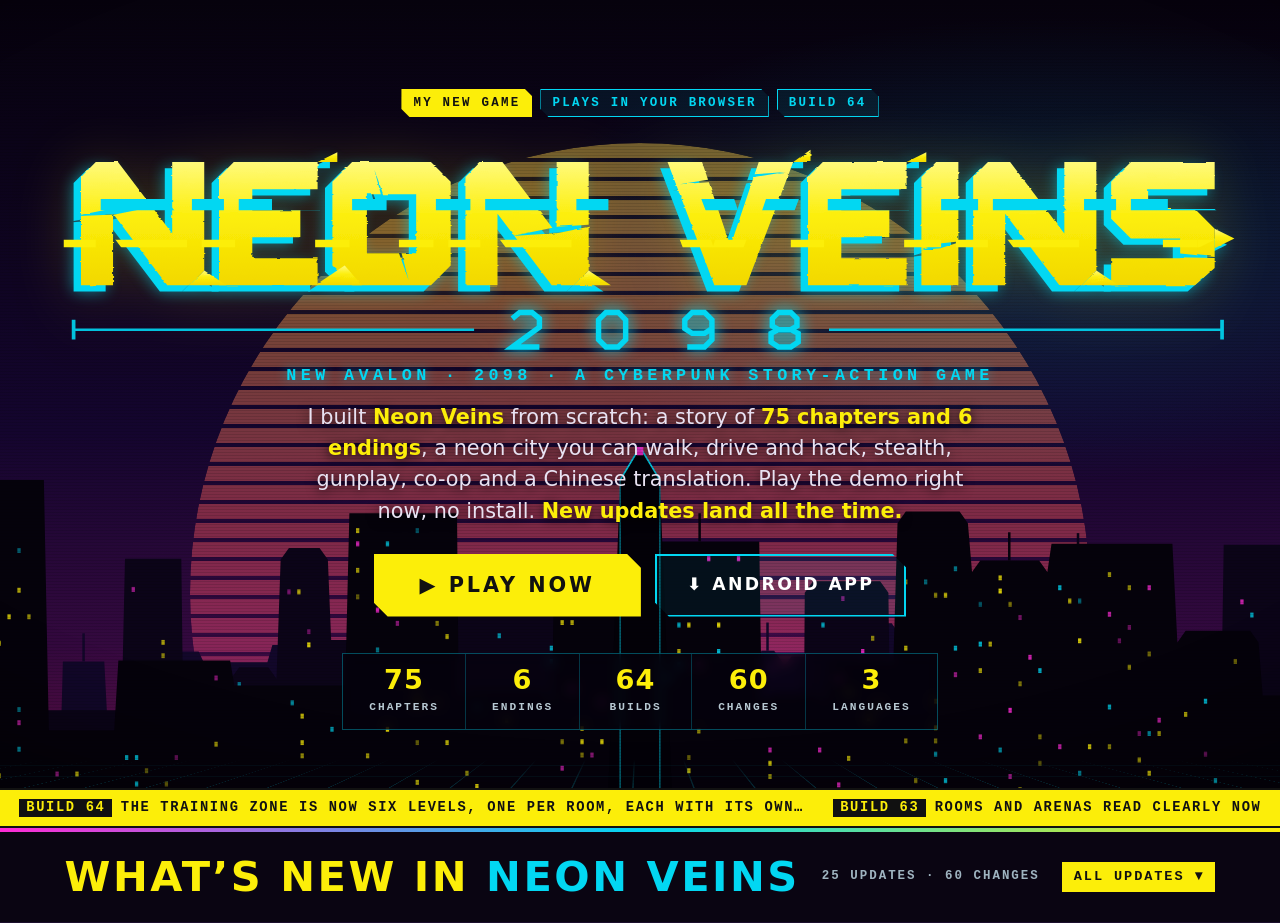
==== commit 7348bd26: "Build 64: Training Zone levels, a guide (Juno) and teleports The 19 steps are grouped into six level" ====
--- a/promo/neon-veins-banner.html
+++ b/promo/neon-veins-banner.html
@@ -106,7 +106,7 @@
 <div class="nvb" role="region" aria-label="Neon Veins, a cyberpunk game I built">
 <div class="nvb-sky"></div><div class="nvb-sun"></div><svg class="nvb-city" viewBox="0 0 1600 460" preserveAspectRatio="xMidYMax slice" aria-hidden="true"><polygon points="-15,460 -15,239 57,239 62,370 100,370 103,259 153,259 159,375 211,375 211,247 267,247 273,260 350,260 356,239 431,239 433,246 492,246 497,307 507,293 534,293 544,307 545,364 590,364 594,340 604,326 655,326 665,340 670,222 680,208 724,208 734,222 740,303 817,303 823,310 876,310 880,243 934,243 937,260 947,246 962,246 972,260 973,267 983,253 1033,253 1043,267 1044,227 1054,213 1104,213 1114,227 1116,393 1126,379 1176,379 1186,393 1187,211 1258,211 1261,310 1322,310 1322,245 1360,245 1365,392 1375,378 1426,378 1436,392 1442,321 1498,321 1500,368 1566,368 1571,354 1613,354 1614,324 1677,324 1678,460" fill="#12072a"/><rect x="19.5" y="205" width="3" height="34" fill="#12072a"/><rect x="41" y="305" width="4" height="6" fill="#ff2bd6" opacity="0.49"/><rect x="-7" y="449" width="4" height="6" fill="#ff2bd6" opacity="0.84"/><rect x="5" y="449" width="4" height="6" fill="#fcee09" opacity="0.69"/><rect x="17" y="449" width="4" height="6" fill="#02d7f2" opacity="0.70"/><rect x="126.5" y="225" width="3" height="34" fill="#12072a"/><rect x="111" y="357" width="4" height="6" fill="#02d7f2" opacity="0.69"/><rect x="191" y="409" width="4" height="6" fill="#02d7f2" opacity="0.73"/><rect x="255" y="265" width="4" height="6" fill="#02d7f2" opacity="0.67"/><rect x="219" y="297" width="4" height="6" fill="#ff2bd6" opacity="0.43"/><rect x="231" y="377" width="4" height="6" fill="#02d7f2" opacity="0.63"/><rect x="243" y="393" width="4" height="6" fill="#fcee09" opacity="0.71"/><rect x="231" y="425" width="4" height="6" fill="#fcee09" opacity="0.52"/><rect x="341" y="310" width="4" height="6" fill="#02d7f2" opacity="0.55"/><rect x="293" y="326" width="4" height="6" fill="#fcee09" opacity="0.64"/><rect x="341" y="358" width="4" height="6" fill="#ff2bd6" opacity="0.55"/><rect x="388" y="273" width="4" height="6" fill="#02d7f2" opacity="0.75"/><rect x="388" y="353" width="4" height="6" fill="#ff2bd6" opacity="0.57"/><rect x="465" y="280" width="4" height="6" fill="#fcee09" opacity="0.40"/><rect x="441" y="312" width="4" height="6" fill="#fcee09" opacity="0.75"/><rect x="465" y="392" width="4" height="6" fill="#ff2bd6" opacity="0.54"/><rect x="505" y="375" width="4" height="6" fill="#fcee09" opacity="0.69"/><rect x="517" y="423" width="4" height="6" fill="#fcee09" opacity="0.67"/><rect x="517" y="439" width="4" height="6" fill="#02d7f2" opacity="0.56"/><rect x="565.5" y="330" width="3" height="34" fill="#12072a"/><rect x="553" y="414" width="4" height="6" fill="#fcee09" opacity="0.55"/><rect x="702" y="226" width="4" height="6" fill="#02d7f2" opacity="0.83"/><rect x="690" y="274" width="4" height="6" fill="#ff2bd6" opacity="0.73"/><rect x="702" y="274" width="4" height="6" fill="#fcee09" opacity="0.60"/><rect x="690" y="370" width="4" height="6" fill="#fcee09" opacity="0.62"/><rect x="690" y="402" width="4" height="6" fill="#fcee09" opacity="0.62"/><rect x="714" y="434" width="4" height="6" fill="#fcee09" opacity="0.60"/><rect x="748" y="321" width="4" height="6" fill="#fcee09" opacity="0.65"/><rect x="760" y="337" width="4" height="6" fill="#ff2bd6" opacity="0.38"/><rect x="796" y="353" width="4" height="6" fill="#fcee09" opacity="0.40"/><rect x="748" y="385" width="4" height="6" fill="#fcee09" opacity="0.63"/><rect x="772" y="433" width="4" height="6" fill="#02d7f2" opacity="0.52"/><rect x="796" y="449" width="4" height="6" fill="#fcee09" opacity="0.74"/><rect x="847.5" y="276" width="3" height="34" fill="#12072a"/><rect x="843" y="344" width="4" height="6" fill="#fcee09" opacity="0.84"/><rect x="831" y="360" width="4" height="6" fill="#fcee09" opacity="0.57"/><rect x="855" y="424" width="4" height="6" fill="#fcee09" opacity="0.63"/><rect x="867" y="424" width="4" height="6" fill="#ff2bd6" opacity="0.63"/><rect x="855" y="440" width="4" height="6" fill="#fcee09" opacity="0.44"/><rect x="900" y="373" width="4" height="6" fill="#fcee09" opacity="0.67"/><rect x="912" y="389" width="4" height="6" fill="#fcee09" opacity="0.46"/><rect x="952.5" y="212" width="3" height="34" fill="#12072a"/><rect x="957" y="264" width="4" height="6" fill="#ff2bd6" opacity="0.79"/><rect x="981" y="319" width="4" height="6" fill="#02d7f2" opacity="0.62"/><rect x="981" y="383" width="4" height="6" fill="#02d7f2" opacity="0.50"/><rect x="1005" y="383" width="4" height="6" fill="#ff2bd6" opacity="0.68"/><rect x="1017" y="399" width="4" height="6" fill="#fcee09" opacity="0.50"/><rect x="1100" y="311" width="4" height="6" fill="#fcee09" opacity="0.59"/><rect x="1076" y="327" width="4" height="6" fill="#ff2bd6" opacity="0.44"/><rect x="1064" y="439" width="4" height="6" fill="#ff2bd6" opacity="0.66"/><rect x="1136" y="413" width="4" height="6" fill="#fcee09" opacity="0.61"/><rect x="1220.5" y="177" width="3" height="34" fill="#12072a"/><rect x="1207" y="245" width="4" height="6" fill="#02d7f2" opacity="0.45"/><rect x="1219" y="309" width="4" height="6" fill="#ff2bd6" opacity="0.65"/><rect x="1231" y="309" width="4" height="6" fill="#02d7f2" opacity="0.36"/><rect x="1207" y="325" width="4" height="6" fill="#ff2bd6" opacity="0.70"/><rect x="1231" y="357" width="4" height="6" fill="#fcee09" opacity="0.58"/><rect x="1207" y="421" width="4" height="6" fill="#02d7f2" opacity="0.75"/><rect x="1219" y="437" width="4" height="6" fill="#02d7f2" opacity="0.38"/><rect x="1269" y="328" width="4" height="6" fill="#02d7f2" opacity="0.65"/><rect x="1293" y="376" width="4" height="6" fill="#ff2bd6" opacity="0.68"/><rect x="1342" y="295" width="4" height="6" fill="#fcee09" opacity="0.71"/><rect x="1342" y="423" width="4" height="6" fill="#fcee09" opacity="0.46"/><rect x="1398.5" y="344" width="3" height="34" fill="#12072a"/><rect x="1409" y="396" width="4" height="6" fill="#fcee09" opacity="0.84"/><rect x="1421" y="396" width="4" height="6" fill="#02d7f2" opacity="0.70"/><rect x="1450" y="419" width="4" height="6" fill="#ff2bd6" opacity="0.58"/><rect x="1450" y="435" width="4" height="6" fill="#02d7f2" opacity="0.81"/><rect x="1532" y="386" width="4" height="6" fill="#fcee09" opacity="0.78"/><rect x="1556" y="402" width="4" height="6" fill="#fcee09" opacity="0.61"/><rect x="1643.5" y="290" width="3" height="34" fill="#12072a"/><rect x="1634" y="390" width="4" height="6" fill="#fcee09" opacity="0.53"/><rect x="1646" y="390" width="4" height="6" fill="#ff2bd6" opacity="0.76"/><polygon points="-10,460 -10,136 66,136 66,318 174,318 178,135 246,135 248,299 306,299 306,280 316,266 351,266 361,280 366,136 376,122 413,122 423,136 427,233 500,233 503,198 603,198 608,173 618,159 673,159 683,173 683,188 693,174 764,174 774,188 777,178 827,178 827,301 928,301 931,323 998,323 999,176 1009,162 1090,162 1100,176 1102,335 1208,335 1209,311 1298,311 1304,138 1355,138 1357,331 1412,331 1418,310 1502,310 1505,118 1576,118 1581,265 1642,265 1648,460" fill="#0b0418"/><rect x="22" y="154" width="4" height="6" fill="#fcee09" opacity="0.45"/><rect x="34" y="154" width="4" height="6" fill="#02d7f2" opacity="0.79"/><rect x="-2" y="170" width="4" height="6" fill="#fcee09" opacity="0.67"/><rect x="46" y="218" width="4" height="6" fill="#ff2bd6" opacity="0.39"/><rect x="10" y="298" width="4" height="6" fill="#02d7f2" opacity="0.38"/><rect x="46" y="298" width="4" height="6" fill="#ff2bd6" opacity="0.39"/><rect x="-2" y="314" width="4" height="6" fill="#02d7f2" opacity="0.69"/><rect x="-2" y="426" width="4" height="6" fill="#fcee09" opacity="0.68"/><rect x="110" y="352" width="4" height="6" fill="#fcee09" opacity="0.37"/><rect x="74" y="368" width="4" height="6" fill="#fcee09" opacity="0.49"/><rect x="98" y="368" width="4" height="6" fill="#ff2bd6" opacity="0.77"/><rect x="98" y="384" width="4" height="6" fill="#ff2bd6" opacity="0.45"/><rect x="158" y="432" width="4" height="6" fill="#ff2bd6" opacity="0.63"/><rect x="186" y="169" width="4" height="6" fill="#ff2bd6" opacity="0.58"/><rect x="222" y="233" width="4" height="6" fill="#fcee09" opacity="0.65"/><rect x="222" y="249" width="4" height="6" fill="#fcee09" opacity="0.52"/><rect x="198" y="265" width="4" height="6" fill="#02d7f2" opacity="0.57"/><rect x="222" y="265" width="4" height="6" fill="#fcee09" opacity="0.62"/><rect x="210" y="313" width="4" height="6" fill="#fcee09" opacity="0.54"/><rect x="222" y="393" width="4" height="6" fill="#02d7f2" opacity="0.83"/><rect x="280" y="317" width="4" height="6" fill="#fcee09" opacity="0.40"/><rect x="268" y="333" width="4" height="6" fill="#fcee09" opacity="0.52"/><rect x="268" y="349" width="4" height="6" fill="#02d7f2" opacity="0.64"/><rect x="292" y="381" width="4" height="6" fill="#02d7f2" opacity="0.56"/><rect x="280" y="397" width="4" height="6" fill="#ff2bd6" opacity="0.67"/><rect x="292" y="413" width="4" height="6" fill="#ff2bd6" opacity="0.50"/><rect x="314" y="284" width="4" height="6" fill="#02d7f2" opacity="0.54"/><rect x="326" y="428" width="4" height="6" fill="#ff2bd6" opacity="0.84"/><rect x="374" y="172" width="4" height="6" fill="#ff2bd6" opacity="0.44"/><rect x="386" y="172" width="4" height="6" fill="#fcee09" opacity="0.68"/><rect x="398" y="220" width="4" height="6" fill="#ff2bd6" opacity="0.38"/><rect x="398" y="236" width="4" height="6" fill="#fcee09" opacity="0.82"/><rect x="374" y="380" width="4" height="6" fill="#fcee09" opacity="0.44"/><rect x="386" y="380" width="4" height="6" fill="#ff2bd6" opacity="0.71"/><rect x="374" y="412" width="4" height="6" fill="#ff2bd6" opacity="0.44"/><rect x="398" y="412" width="4" height="6" fill="#02d7f2" opacity="0.74"/><rect x="410" y="412" width="4" height="6" fill="#fcee09" opacity="0.48"/><rect x="435" y="315" width="4" height="6" fill="#ff2bd6" opacity="0.43"/><rect x="471" y="315" width="4" height="6" fill="#fcee09" opacity="0.37"/><rect x="459" y="331" width="4" height="6" fill="#ff2bd6" opacity="0.54"/><rect x="483" y="379" width="4" height="6" fill="#fcee09" opacity="0.53"/><rect x="435" y="411" width="4" height="6" fill="#02d7f2" opacity="0.65"/><rect x="459" y="443" width="4" height="6" fill="#fcee09" opacity="0.72"/><rect x="483" y="443" width="4" height="6" fill="#02d7f2" opacity="0.62"/><rect x="523" y="216" width="4" height="6" fill="#02d7f2" opacity="0.41"/><rect x="523" y="248" width="4" height="6" fill="#02d7f2" opacity="0.53"/><rect x="535" y="264" width="4" height="6" fill="#ff2bd6" opacity="0.37"/><rect x="535" y="344" width="4" height="6" fill="#02d7f2" opacity="0.49"/><rect x="583" y="392" width="4" height="6" fill="#ff2bd6" opacity="0.42"/><rect x="535" y="408" width="4" height="6" fill="#ff2bd6" opacity="0.45"/><rect x="616" y="177" width="4" height="6" fill="#02d7f2" opacity="0.47"/><rect x="628" y="225" width="4" height="6" fill="#02d7f2" opacity="0.65"/><rect x="640" y="337" width="4" height="6" fill="#02d7f2" opacity="0.38"/><rect x="664" y="353" width="4" height="6" fill="#02d7f2" opacity="0.57"/><rect x="628" y="369" width="4" height="6" fill="#02d7f2" opacity="0.70"/><rect x="739" y="224" width="4" height="6" fill="#fcee09" opacity="0.70"/><rect x="691" y="240" width="4" height="6" fill="#02d7f2" opacity="0.72"/><rect x="739" y="240" width="4" height="6" fill="#fcee09" opacity="0.38"/><rect x="691" y="256" width="4" height="6" fill="#02d7f2" opacity="0.76"/><rect x="727" y="288" width="4" height="6" fill="#02d7f2" opacity="0.81"/><rect x="691" y="304" width="4" height="6" fill="#02d7f2" opacity="0.46"/><rect x="691" y="320" width="4" height="6" fill="#02d7f2" opacity="0.44"/><rect x="727" y="320" width="4" height="6" fill="#ff2bd6" opacity="0.82"/><rect x="691" y="352" width="4" height="6" fill="#ff2bd6" opacity="0.61"/><rect x="763" y="352" width="4" height="6" fill="#02d7f2" opacity="0.75"/><rect x="691" y="384" width="4" height="6" fill="#fcee09" opacity="0.76"/><rect x="691" y="400" width="4" height="6" fill="#ff2bd6" opacity="0.60"/><rect x="703" y="416" width="4" height="6" fill="#02d7f2" opacity="0.76"/><rect x="797" y="388" width="4" height="6" fill="#ff2bd6" opacity="0.53"/><rect x="895" y="351" width="4" height="6" fill="#02d7f2" opacity="0.60"/><rect x="907" y="399" width="4" height="6" fill="#ff2bd6" opacity="0.60"/><rect x="907" y="415" width="4" height="6" fill="#02d7f2" opacity="0.71"/><rect x="907" y="431" width="4" height="6" fill="#02d7f2" opacity="0.75"/><rect x="939" y="437" width="4" height="6" fill="#02d7f2" opacity="0.83"/><rect x="1043" y="180" width="4" height="6" fill="#ff2bd6" opacity="0.47"/><rect x="1019" y="212" width="4" height="6" fill="#02d7f2" opacity="0.73"/><rect x="1079" y="228" width="4" height="6" fill="#fcee09" opacity="0.54"/><rect x="1067" y="244" width="4" height="6" fill="#ff2bd6" opacity="0.82"/><rect x="1031" y="276" width="4" height="6" fill="#fcee09" opacity="0.74"/><rect x="1031" y="372" width="4" height="6" fill="#ff2bd6" opacity="0.61"/><rect x="1079" y="436" width="4" height="6" fill="#fcee09" opacity="0.65"/><rect x="1153.5" y="301" width="3" height="34" fill="#0b0418"/><rect x="1170" y="401" width="4" height="6" fill="#ff2bd6" opacity="0.71"/><rect x="1158" y="417" width="4" height="6" fill="#fcee09" opacity="0.85"/><rect x="1134" y="433" width="4" height="6" fill="#02d7f2" opacity="0.37"/><rect x="1229" y="361" width="4" height="6" fill="#ff2bd6" opacity="0.44"/><rect x="1265" y="361" width="4" height="6" fill="#fcee09" opacity="0.63"/><rect x="1277" y="377" width="4" height="6" fill="#fcee09" opacity="0.75"/><rect x="1289" y="441" width="4" height="6" fill="#02d7f2" opacity="0.75"/><rect x="1327.5" y="104" width="3" height="34" fill="#0b0418"/><rect x="1312" y="204" width="4" height="6" fill="#ff2bd6" opacity="0.77"/><rect x="1312" y="428" width="4" height="6" fill="#fcee09" opacity="0.63"/><rect x="1389" y="349" width="4" height="6" fill="#fcee09" opacity="0.42"/><rect x="1377" y="413" width="4" height="6" fill="#ff2bd6" opacity="0.54"/><rect x="1438" y="328" width="4" height="6" fill="#fcee09" opacity="0.73"/><rect x="1438" y="424" width="4" height="6" fill="#fcee09" opacity="0.48"/><rect x="1450" y="424" width="4" height="6" fill="#fcee09" opacity="0.48"/><rect x="1525" y="184" width="4" height="6" fill="#ff2bd6" opacity="0.75"/><rect x="1537" y="200" width="4" height="6" fill="#02d7f2" opacity="0.72"/><rect x="1525" y="296" width="4" height="6" fill="#fcee09" opacity="0.57"/><rect x="1613" y="283" width="4" height="6" fill="#fcee09" opacity="0.82"/><rect x="1625" y="299" width="4" height="6" fill="#ff2bd6" opacity="0.40"/><rect x="1601" y="315" width="4" height="6" fill="#fcee09" opacity="0.36"/><polygon points="-20,460 -20,40 80,40 86,342 165,342 170,258 305,258 310,288 444,288 449,80 579,80 581,307 591,293 684,293 694,307 696,157 706,143 790,143 800,157 801,114 944,114 947,311 957,297 1014,297 1024,311 1030,259 1106,259 1111,92 1121,78 1186,78 1196,92 1201,151 1211,137 1282,137 1292,151 1297,117 1443,117 1449,236 1459,222 1537,222 1547,236 1552,300 1628,300 1628,325 1710,325 1712,460" fill="#05020b"/><rect x="48" y="122" width="4" height="6" fill="#02d7f2" opacity="0.42"/><rect x="12" y="170" width="4" height="6" fill="#fcee09" opacity="0.52"/><rect x="48" y="170" width="4" height="6" fill="#fcee09" opacity="0.68"/><rect x="36" y="202" width="4" height="6" fill="#fcee09" opacity="0.75"/><rect x="60" y="202" width="4" height="6" fill="#fcee09" opacity="0.57"/><rect x="24" y="234" width="4" height="6" fill="#fcee09" opacity="0.75"/><rect x="48" y="314" width="4" height="6" fill="#02d7f2" opacity="0.50"/><rect x="48" y="330" width="4" height="6" fill="#ff2bd6" opacity="0.65"/><rect x="48" y="362" width="4" height="6" fill="#02d7f2" opacity="0.63"/><rect x="24" y="394" width="4" height="6" fill="#fcee09" opacity="0.71"/><rect x="36" y="426" width="4" height="6" fill="#ff2bd6" opacity="0.55"/><rect x="0" y="442" width="4" height="6" fill="#02d7f2" opacity="0.47"/><rect x="12" y="442" width="4" height="6" fill="#02d7f2" opacity="0.75"/><rect x="94" y="392" width="4" height="6" fill="#ff2bd6" opacity="0.58"/><rect x="118" y="392" width="4" height="6" fill="#fcee09" opacity="0.78"/><rect x="106" y="424" width="4" height="6" fill="#fcee09" opacity="0.54"/><rect x="286" y="276" width="4" height="6" fill="#ff2bd6" opacity="0.48"/><rect x="286" y="356" width="4" height="6" fill="#fcee09" opacity="0.63"/><rect x="178" y="372" width="4" height="6" fill="#02d7f2" opacity="0.80"/><rect x="190" y="372" width="4" height="6" fill="#02d7f2" opacity="0.84"/><rect x="238" y="372" width="4" height="6" fill="#ff2bd6" opacity="0.39"/><rect x="202" y="388" width="4" height="6" fill="#fcee09" opacity="0.39"/><rect x="190" y="404" width="4" height="6" fill="#02d7f2" opacity="0.83"/><rect x="226" y="404" width="4" height="6" fill="#fcee09" opacity="0.41"/><rect x="214" y="436" width="4" height="6" fill="#fcee09" opacity="0.59"/><rect x="378" y="306" width="4" height="6" fill="#02d7f2" opacity="0.60"/><rect x="390" y="322" width="4" height="6" fill="#fcee09" opacity="0.73"/><rect x="426" y="338" width="4" height="6" fill="#02d7f2" opacity="0.68"/><rect x="390" y="354" width="4" height="6" fill="#fcee09" opacity="0.77"/><rect x="390" y="370" width="4" height="6" fill="#fcee09" opacity="0.61"/><rect x="354" y="434" width="4" height="6" fill="#fcee09" opacity="0.53"/><rect x="366" y="434" width="4" height="6" fill="#fcee09" opacity="0.41"/><rect x="457" y="98" width="4" height="6" fill="#fcee09" opacity="0.67"/><rect x="529" y="98" width="4" height="6" fill="#02d7f2" opacity="0.37"/><rect x="457" y="114" width="4" height="6" fill="#ff2bd6" opacity="0.75"/><rect x="493" y="114" width="4" height="6" fill="#02d7f2" opacity="0.72"/><rect x="457" y="146" width="4" height="6" fill="#fcee09" opacity="0.61"/><rect x="493" y="162" width="4" height="6" fill="#fcee09" opacity="0.51"/><rect x="457" y="178" width="4" height="6" fill="#fcee09" opacity="0.37"/><rect x="481" y="178" width="4" height="6" fill="#fcee09" opacity="0.39"/><rect x="505" y="178" width="4" height="6" fill="#ff2bd6" opacity="0.66"/><rect x="553" y="178" width="4" height="6" fill="#fcee09" opacity="0.64"/><rect x="481" y="194" width="4" height="6" fill="#ff2bd6" opacity="0.79"/><rect x="505" y="210" width="4" height="6" fill="#ff2bd6" opacity="0.50"/><rect x="553" y="210" width="4" height="6" fill="#fcee09" opacity="0.50"/><rect x="565" y="226" width="4" height="6" fill="#fcee09" opacity="0.66"/><rect x="481" y="242" width="4" height="6" fill="#02d7f2" opacity="0.51"/><rect x="505" y="274" width="4" height="6" fill="#fcee09" opacity="0.63"/><rect x="517" y="274" width="4" height="6" fill="#fcee09" opacity="0.45"/><rect x="529" y="290" width="4" height="6" fill="#fcee09" opacity="0.35"/><rect x="529" y="306" width="4" height="6" fill="#fcee09" opacity="0.77"/><rect x="553" y="306" width="4" height="6" fill="#fcee09" opacity="0.37"/><rect x="493" y="338" width="4" height="6" fill="#fcee09" opacity="0.84"/><rect x="529" y="354" width="4" height="6" fill="#fcee09" opacity="0.38"/><rect x="565" y="354" width="4" height="6" fill="#fcee09" opacity="0.71"/><rect x="469" y="370" width="4" height="6" fill="#fcee09" opacity="0.64"/><rect x="529" y="402" width="4" height="6" fill="#fcee09" opacity="0.69"/><rect x="481" y="418" width="4" height="6" fill="#fcee09" opacity="0.40"/><rect x="565" y="418" width="4" height="6" fill="#02d7f2" opacity="0.77"/><rect x="457" y="450" width="4" height="6" fill="#02d7f2" opacity="0.51"/><rect x="601" y="311" width="4" height="6" fill="#02d7f2" opacity="0.38"/><rect x="637" y="327" width="4" height="6" fill="#fcee09" opacity="0.46"/><rect x="589" y="391" width="4" height="6" fill="#fcee09" opacity="0.55"/><rect x="601" y="407" width="4" height="6" fill="#fcee09" opacity="0.84"/><rect x="613" y="423" width="4" height="6" fill="#fcee09" opacity="0.35"/><rect x="788" y="161" width="4" height="6" fill="#fcee09" opacity="0.82"/><rect x="764" y="177" width="4" height="6" fill="#fcee09" opacity="0.46"/><rect x="704" y="193" width="4" height="6" fill="#02d7f2" opacity="0.40"/><rect x="704" y="209" width="4" height="6" fill="#fcee09" opacity="0.70"/><rect x="716" y="209" width="4" height="6" fill="#fcee09" opacity="0.67"/><rect x="776" y="273" width="4" height="6" fill="#ff2bd6" opacity="0.43"/><rect x="716" y="289" width="4" height="6" fill="#ff2bd6" opacity="0.82"/><rect x="776" y="289" width="4" height="6" fill="#ff2bd6" opacity="0.79"/><rect x="752" y="305" width="4" height="6" fill="#ff2bd6" opacity="0.72"/><rect x="728" y="337" width="4" height="6" fill="#fcee09" opacity="0.56"/><rect x="704" y="353" width="4" height="6" fill="#fcee09" opacity="0.47"/><rect x="728" y="353" width="4" height="6" fill="#fcee09" opacity="0.76"/><rect x="752" y="353" width="4" height="6" fill="#fcee09" opacity="0.79"/><rect x="728" y="369" width="4" height="6" fill="#fcee09" opacity="0.45"/><rect x="740" y="369" width="4" height="6" fill="#ff2bd6" opacity="0.50"/><rect x="704" y="385" width="4" height="6" fill="#ff2bd6" opacity="0.61"/><rect x="716" y="417" width="4" height="6" fill="#ff2bd6" opacity="0.66"/><rect x="788" y="417" width="4" height="6" fill="#ff2bd6" opacity="0.67"/><rect x="704" y="433" width="4" height="6" fill="#02d7f2" opacity="0.63"/><rect x="870.5" y="80" width="3" height="34" fill="#05020b"/><rect x="881" y="132" width="4" height="6" fill="#ff2bd6" opacity="0.82"/><rect x="917" y="132" width="4" height="6" fill="#ff2bd6" opacity="0.82"/><rect x="845" y="212" width="4" height="6" fill="#02d7f2" opacity="0.72"/><rect x="857" y="212" width="4" height="6" fill="#fcee09" opacity="0.78"/><rect x="893" y="212" width="4" height="6" fill="#fcee09" opacity="0.84"/><rect x="845" y="244" width="4" height="6" fill="#fcee09" opacity="0.67"/><rect x="893" y="244" width="4" height="6" fill="#02d7f2" opacity="0.84"/><rect x="845" y="260" width="4" height="6" fill="#02d7f2" opacity="0.75"/><rect x="869" y="260" width="4" height="6" fill="#ff2bd6" opacity="0.75"/><rect x="833" y="276" width="4" height="6" fill="#02d7f2" opacity="0.56"/><rect x="809" y="324" width="4" height="6" fill="#fcee09" opacity="0.61"/><rect x="869" y="340" width="4" height="6" fill="#fcee09" opacity="0.54"/><rect x="857" y="372" width="4" height="6" fill="#fcee09" opacity="0.38"/><rect x="857" y="388" width="4" height="6" fill="#fcee09" opacity="0.71"/><rect x="809" y="404" width="4" height="6" fill="#02d7f2" opacity="0.47"/><rect x="905" y="420" width="4" height="6" fill="#02d7f2" opacity="0.63"/><rect x="809" y="436" width="4" height="6" fill="#ff2bd6" opacity="0.56"/><rect x="955" y="363" width="4" height="6" fill="#ff2bd6" opacity="0.70"/><rect x="1015" y="363" width="4" height="6" fill="#ff2bd6" opacity="0.72"/><rect x="955" y="379" width="4" height="6" fill="#fcee09" opacity="0.77"/><rect x="955" y="395" width="4" height="6" fill="#fcee09" opacity="0.56"/><rect x="1038" y="277" width="4" height="6" fill="#ff2bd6" opacity="0.70"/><rect x="1050" y="293" width="4" height="6" fill="#fcee09" opacity="0.57"/><rect x="1086" y="309" width="4" height="6" fill="#fcee09" opacity="0.45"/><rect x="1074" y="325" width="4" height="6" fill="#fcee09" opacity="0.62"/><rect x="1050" y="373" width="4" height="6" fill="#fcee09" opacity="0.64"/><rect x="1038" y="405" width="4" height="6" fill="#ff2bd6" opacity="0.75"/><rect x="1179" y="144" width="4" height="6" fill="#02d7f2" opacity="0.52"/><rect x="1119" y="160" width="4" height="6" fill="#fcee09" opacity="0.50"/><rect x="1143" y="160" width="4" height="6" fill="#02d7f2" opacity="0.45"/><rect x="1155" y="176" width="4" height="6" fill="#fcee09" opacity="0.51"/><rect x="1167" y="176" width="4" height="6" fill="#fcee09" opacity="0.70"/><rect x="1119" y="240" width="4" height="6" fill="#fcee09" opacity="0.70"/><rect x="1179" y="240" width="4" height="6" fill="#02d7f2" opacity="0.75"/><rect x="1179" y="272" width="4" height="6" fill="#ff2bd6" opacity="0.56"/><rect x="1155" y="304" width="4" height="6" fill="#fcee09" opacity="0.48"/><rect x="1155" y="336" width="4" height="6" fill="#fcee09" opacity="0.65"/><rect x="1119" y="352" width="4" height="6" fill="#fcee09" opacity="0.49"/><rect x="1155" y="352" width="4" height="6" fill="#fcee09" opacity="0.42"/><rect x="1155" y="368" width="4" height="6" fill="#02d7f2" opacity="0.59"/><rect x="1131" y="400" width="4" height="6" fill="#fcee09" opacity="0.48"/><rect x="1167" y="400" width="4" height="6" fill="#02d7f2" opacity="0.82"/><rect x="1167" y="416" width="4" height="6" fill="#02d7f2" opacity="0.73"/><rect x="1143" y="432" width="4" height="6" fill="#02d7f2" opacity="0.69"/><rect x="1167" y="432" width="4" height="6" fill="#02d7f2" opacity="0.73"/><rect x="1143" y="448" width="4" height="6" fill="#fcee09" opacity="0.47"/><rect x="1244.5" y="103" width="3" height="34" fill="#05020b"/><rect x="1233" y="155" width="4" height="6" fill="#fcee09" opacity="0.74"/><rect x="1233" y="171" width="4" height="6" fill="#fcee09" opacity="0.84"/><rect x="1209" y="187" width="4" height="6" fill="#02d7f2" opacity="0.37"/><rect x="1245" y="187" width="4" height="6" fill="#fcee09" opacity="0.46"/><rect x="1257" y="203" width="4" height="6" fill="#ff2bd6" opacity="0.43"/><rect x="1209" y="235" width="4" height="6" fill="#02d7f2" opacity="0.79"/><rect x="1221" y="235" width="4" height="6" fill="#fcee09" opacity="0.65"/><rect x="1269" y="251" width="4" height="6" fill="#ff2bd6" opacity="0.79"/><rect x="1209" y="267" width="4" height="6" fill="#fcee09" opacity="0.63"/><rect x="1281" y="267" width="4" height="6" fill="#02d7f2" opacity="0.77"/><rect x="1257" y="283" width="4" height="6" fill="#fcee09" opacity="0.48"/><rect x="1245" y="315" width="4" height="6" fill="#ff2bd6" opacity="0.83"/><rect x="1209" y="347" width="4" height="6" fill="#ff2bd6" opacity="0.71"/><rect x="1281" y="347" width="4" height="6" fill="#fcee09" opacity="0.49"/><rect x="1233" y="363" width="4" height="6" fill="#02d7f2" opacity="0.65"/><rect x="1281" y="379" width="4" height="6" fill="#fcee09" opacity="0.37"/><rect x="1245" y="395" width="4" height="6" fill="#ff2bd6" opacity="0.63"/><rect x="1257" y="411" width="4" height="6" fill="#fcee09" opacity="0.70"/><rect x="1221" y="443" width="4" height="6" fill="#ff2bd6" opacity="0.42"/><rect x="1365" y="151" width="4" height="6" fill="#fcee09" opacity="0.58"/><rect x="1305" y="167" width="4" height="6" fill="#02d7f2" opacity="0.78"/><rect x="1389" y="167" width="4" height="6" fill="#fcee09" opacity="0.55"/><rect x="1413" y="167" width="4" height="6" fill="#ff2bd6" opacity="0.73"/><rect x="1317" y="183" width="4" height="6" fill="#fcee09" opacity="0.66"/><rect x="1329" y="183" width="4" height="6" fill="#02d7f2" opacity="0.43"/><rect x="1365" y="199" width="4" height="6" fill="#ff2bd6" opacity="0.70"/><rect x="1389" y="215" width="4" height="6" fill="#ff2bd6" opacity="0.39"/><rect x="1329" y="231" width="4" height="6" fill="#fcee09" opacity="0.80"/><rect x="1377" y="231" width="4" height="6" fill="#ff2bd6" opacity="0.37"/><rect x="1413" y="247" width="4" height="6" fill="#fcee09" opacity="0.42"/><rect x="1389" y="263" width="4" height="6" fill="#fcee09" opacity="0.51"/><rect x="1365" y="311" width="4" height="6" fill="#02d7f2" opacity="0.75"/><rect x="1425" y="327" width="4" height="6" fill="#ff2bd6" opacity="0.70"/><rect x="1401" y="343" width="4" height="6" fill="#ff2bd6" opacity="0.45"/><rect x="1413" y="343" width="4" height="6" fill="#02d7f2" opacity="0.64"/><rect x="1425" y="343" width="4" height="6" fill="#fcee09" opacity="0.62"/><rect x="1305" y="359" width="4" height="6" fill="#ff2bd6" opacity="0.77"/><rect x="1341" y="359" width="4" height="6" fill="#fcee09" opacity="0.83"/><rect x="1365" y="359" width="4" height="6" fill="#fcee09" opacity="0.55"/><rect x="1401" y="375" width="4" height="6" fill="#fcee09" opacity="0.62"/><rect x="1329" y="391" width="4" height="6" fill="#02d7f2" opacity="0.61"/><rect x="1413" y="391" width="4" height="6" fill="#fcee09" opacity="0.79"/><rect x="1425" y="439" width="4" height="6" fill="#ff2bd6" opacity="0.74"/><rect x="1517" y="256" width="4" height="6" fill="#fcee09" opacity="0.41"/><rect x="1481" y="304" width="4" height="6" fill="#02d7f2" opacity="0.83"/><rect x="1457" y="320" width="4" height="6" fill="#fcee09" opacity="0.70"/><rect x="1481" y="368" width="4" height="6" fill="#ff2bd6" opacity="0.40"/><rect x="1493" y="400" width="4" height="6" fill="#02d7f2" opacity="0.73"/><rect x="1517" y="416" width="4" height="6" fill="#02d7f2" opacity="0.62"/><rect x="1493" y="432" width="4" height="6" fill="#ff2bd6" opacity="0.50"/><rect x="1529" y="432" width="4" height="6" fill="#fcee09" opacity="0.41"/><rect x="1596" y="414" width="4" height="6" fill="#fcee09" opacity="0.69"/><rect x="1636" y="343" width="4" height="6" fill="#fcee09" opacity="0.72"/><rect x="1672" y="343" width="4" height="6" fill="#fcee09" opacity="0.55"/><rect x="1660" y="359" width="4" height="6" fill="#02d7f2" opacity="0.49"/><rect x="1672" y="391" width="4" height="6" fill="#ff2bd6" opacity="0.70"/><rect x="1696" y="423" width="4" height="6" fill="#fcee09" opacity="0.82"/><g><polygon points="760,460 776,40 800,0 824,40 840,460" fill="#030108"/><path d="M776 40L800 0L824 40" fill="none" stroke="#02d7f2" stroke-width="2" opacity=".9"/><path d="M776 40V460M824 40V460" stroke="#02d7f2" stroke-width="1.5" opacity=".55"/><rect x="796" y="-30" width="8" height="40" fill="#ff2bd6" opacity=".9"/></g></svg><div class="nvb-grid"></div><div class="nvb-vig"></div><div class="nvb-scan"></div>
 <div class="nvb-in">
-<div class="nvb-chips"><span class="nvb-chip y">MY NEW GAME</span><span class="nvb-chip">PLAYS IN YOUR BROWSER</span><span class="nvb-chip">BUILD 63</span></div>
+<div class="nvb-chips"><span class="nvb-chip y">MY NEW GAME</span><span class="nvb-chip">PLAYS IN YOUR BROWSER</span><span class="nvb-chip">BUILD 64</span></div>
 <a class="nvb-logo wide" href="https://winsontian254-dotcom.github.io/NEON_VIENS/" target="_blank" rel="noopener" aria-label="Play Neon Veins"><svg class="nvlsvg" viewBox="-30 -22 990 176" role="img" aria-label="NEON VEINS" overflow="visible" xmlns="http://www.w3.org/2000/svg"> <defs> <linearGradient id="nvly" x1="0" y1="0" x2="0" y2="1"><stop offset="0" stop-color="#fffa7a"/><stop offset=".45" stop-color="#fcee09"/><stop offset="1" stop-color="#f2d800"/></linearGradient> <filter id="nvlb" x="-10%" y="-40%" width="120%" height="180%"><feGaussianBlur stdDeviation="6"/></filter> <filter id="nvlr" x="-5%" y="-10%" width="110%" height="120%"><feTurbulence type="fractalNoise" baseFrequency=".05 .3" numOctaves="2" seed="7" result="n"/><feDisplacementMap in="SourceGraphic" in2="n" scale="2" xChannelSelector="R" yChannelSelector="G"/></filter> <mask id="nvlm" maskUnits="userSpaceOnUse" x="-60" y="-40" width="1060" height="200"><rect x="-60" y="-40" width="1060" height="200" fill="#fff"/><path d="M-6 44L27.300828418798094 42.48183445508427L60 36L26.699171581201906 37.51816554491573Z" fill="#000"/><path d="M238 6L250.09028644733843 51.59413310527249L266 96L253.90971355266157 50.40586689472751Z" fill="#000"/><path d="M350 60L387.3347947400035 57.47748107602581L424 50L386.6652052599965 52.52251892397419Z" fill="#000"/><path d="M486 18L529.2310017163492 14.986614760602507L572 8L528.7689982836508 11.013385239397493Z" fill="#000"/><path d="M678 72L697.4120209620996 69.9570995699735L716 64L696.5879790379004 66.0429004300265Z" fill="#000"/><path d="M830 72L879.8802154185441 76.99640969093156L930 78L880.1197845814559 73.00359030906844Z" fill="#000"/></mask> <clipPath id="nvlc1"><rect x="-60" y="30" width="1060" height="9"/></clipPath> <clipPath id="nvlc2"><rect x="-60" y="63" width="1060" height="6"/></clipPath> <clipPath id="nvlc3"><rect x="-60" y="12" width="1060" height="5"/></clipPath> </defs> <g fill="#02d7f2" filter="url(#nvlb)" opacity=".55" transform="translate(-6 5)"><path transform="translate(0 0)" d="M0 100V12L12 0H30L74 58V0H100V88L88 100H70L26 42V100Z" /><path transform="translate(112 0)" d="M0 100V12L12 0H80V22H27V39H66V61H27V78H80V100Z" /><path transform="translate(204 0)" d="M0 16L16 0H80L96 16V84L80 100H16L0 84ZM28 26V74H68V26Z" fill-rule="evenodd" /><path transform="translate(312 0)" d="M0 100V12L12 0H30L74 58V0H100V88L88 100H70L26 42V100Z" /><path transform="translate(476 0)" d="M0 0H28L51 68L74 0H102L64 100H38Z" /><path transform="translate(590 0)" d="M0 100V12L12 0H80V22H27V39H66V61H27V78H80V100Z" /><path transform="translate(682 0)" d="M0 12L12 0H30V100H0Z" /><path transform="translate(724 0)" d="M0 100V12L12 0H30L74 58V0H100V88L88 100H70L26 42V100Z" /><path transform="translate(836 0)" d="M16 0H84V22H30V38H68L84 54V86L68 100H0V78H56V62H16L0 46V16Z" /><path transform="translate(0 0)" d="M100 88L118 100H88Z" /><path transform="translate(112 0)" d="M80 0L96 -8V0Z" /><path transform="translate(204 0)" d="M-14 100L10 84L24 100Z" /><path transform="translate(312 0)" d="M100 88L118 100H88Z" /><path transform="translate(476 0)" d="M102 0L116 -10V0Z" /><path transform="translate(590 0)" d="M80 0L96 -8V0Z" /><path transform="translate(724 0)" d="M100 88L118 100H88Z" /><path transform="translate(836 0)" d="M84 54L100 62L84 70Z" /></g> <g fill="#02d7f2" transform="translate(-6 5)" mask="url(#nvlm)"><path transform="translate(0 0)" d="M0 100V12L12 0H30L74 58V0H100V88L88 100H70L26 42V100Z" /><path transform="translate(112 0)" d="M0 100V12L12 0H80V22H27V39H66V61H27V78H80V100Z" /><path transform="translate(204 0)" d="M0 16L16 0H80L96 16V84L80 100H16L0 84ZM28 26V74H68V26Z" fill-rule="evenodd" /><path transform="translate(312 0)" d="M0 100V12L12 0H30L74 58V0H100V88L88 100H70L26 42V100Z" /><path transform="translate(476 0)" d="M0 0H28L51 68L74 0H102L64 100H38Z" /><path transform="translate(590 0)" d="M0 100V12L12 0H80V22H27V39H66V61H27V78H80V100Z" /><path transform="translate(682 0)" d="M0 12L12 0H30V100H0Z" /><path transform="translate(724 0)" d="M0 100V12L12 0H30L74 58V0H100V88L88 100H70L26 42V100Z" /><path transform="translate(836 0)" d="M16 0H84V22H30V38H68L84 54V86L68 100H0V78H56V62H16L0 46V16Z" /><path transform="translate(0 0)" d="M100 88L118 100H88Z" /><path transform="translate(112 0)" d="M80 0L96 -8V0Z" /><path transform="translate(204 0)" d="M-14 100L10 84L24 100Z" /><path transform="translate(312 0)" d="M100 88L118 100H88Z" /><path transform="translate(476 0)" d="M102 0L116 -10V0Z" /><path transform="translate(590 0)" d="M80 0L96 -8V0Z" /><path transform="translate(724 0)" d="M100 88L118 100H88Z" /><path transform="translate(836 0)" d="M84 54L100 62L84 70Z" /></g> <g class="nvlmain" filter="url(#nvlr)"><g mask="url(#nvlm)" fill="url(#nvly)"><path transform="translate(0 0)" d="M0 100V12L12 0H30L74 58V0H100V88L88 100H70L26 42V100Z" /><path transform="translate(112 0)" d="M0 100V12L12 0H80V22H27V39H66V61H27V78H80V100Z" /><path transform="translate(204 0)" d="M0 16L16 0H80L96 16V84L80 100H16L0 84ZM28 26V74H68V26Z" fill-rule="evenodd" /><path transform="translate(312 0)" d="M0 100V12L12 0H30L74 58V0H100V88L88 100H70L26 42V100Z" /><path transform="translate(476 0)" d="M0 0H28L51 68L74 0H102L64 100H38Z" /><path transform="translate(590 0)" d="M0 100V12L12 0H80V22H27V39H66V61H27V78H80V100Z" /><path transform="translate(682 0)" d="M0 12L12 0H30V100H0Z" /><path transform="translate(724 0)" d="M0 100V12L12 0H30L74 58V0H100V88L88 100H70L26 42V100Z" /><path transform="translate(836 0)" d="M16 0H84V22H30V38H68L84 54V86L68 100H0V78H56V62H16L0 46V16Z" /><path transform="translate(0 0)" d="M100 88L118 100H88Z" /><path transform="translate(112 0)" d="M80 0L96 -8V0Z" /><path transform="translate(204 0)" d="M-14 100L10 84L24 100Z" /><path transform="translate(312 0)" d="M100 88L118 100H88Z" /><path transform="translate(476 0)" d="M102 0L116 -10V0Z" /><path transform="translate(590 0)" d="M80 0L96 -8V0Z" /><path transform="translate(724 0)" d="M100 88L118 100H88Z" /><path transform="translate(836 0)" d="M84 54L100 62L84 70Z" /></g></g> <g class="gl1" clip-path="url(#nvlc1)"><g fill="#02d7f2" transform="translate(16 0)"><path transform="translate(0 0)" d="M0 100V12L12 0H30L74 58V0H100V88L88 100H70L26 42V100Z" /><path transform="translate(112 0)" d="M0 100V12L12 0H80V22H27V39H66V61H27V78H80V100Z" /><path transform="translate(204 0)" d="M0 16L16 0H80L96 16V84L80 100H16L0 84ZM28 26V74H68V26Z" fill-rule="evenodd" /><path transform="translate(312 0)" d="M0 100V12L12 0H30L74 58V0H100V88L88 100H70L26 42V100Z" /><path transform="translate(476 0)" d="M0 0H28L51 68L74 0H102L64 100H38Z" /><path transform="translate(590 0)" d="M0 100V12L12 0H80V22H27V39H66V61H27V78H80V100Z" /><path transform="translate(682 0)" d="M0 12L12 0H30V100H0Z" /><path transform="translate(724 0)" d="M0 100V12L12 0H30L74 58V0H100V88L88 100H70L26 42V100Z" /><path transform="translate(836 0)" d="M16 0H84V22H30V38H68L84 54V86L68 100H0V78H56V62H16L0 46V16Z" /><path transform="translate(0 0)" d="M100 88L118 100H88Z" /><path transform="translate(112 0)" d="M80 0L96 -8V0Z" /><path transform="translate(204 0)" d="M-14 100L10 84L24 100Z" /><path transform="translate(312 0)" d="M100 88L118 100H88Z" /><path transform="translate(476 0)" d="M102 0L116 -10V0Z" /><path transform="translate(590 0)" d="M80 0L96 -8V0Z" /><path transform="translate(724 0)" d="M100 88L118 100H88Z" /><path transform="translate(836 0)" d="M84 54L100 62L84 70Z" /></g></g> <g class="gl2" clip-path="url(#nvlc2)"><g fill="#fcee09" transform="translate(-14 0)"><path transform="translate(0 0)" d="M0 100V12L12 0H30L74 58V0H100V88L88 100H70L26 42V100Z" /><path transform="translate(112 0)" d="M0 100V12L12 0H80V22H27V39H66V61H27V78H80V100Z" /><path transform="translate(204 0)" d="M0 16L16 0H80L96 16V84L80 100H16L0 84ZM28 26V74H68V26Z" fill-rule="evenodd" /><path transform="translate(312 0)" d="M0 100V12L12 0H30L74 58V0H100V88L88 100H70L26 42V100Z" /><path transform="translate(476 0)" d="M0 0H28L51 68L74 0H102L64 100H38Z" /><path transform="translate(590 0)" d="M0 100V12L12 0H80V22H27V39H66V61H27V78H80V100Z" /><path transform="translate(682 0)" d="M0 12L12 0H30V100H0Z" /><path transform="translate(724 0)" d="M0 100V12L12 0H30L74 58V0H100V88L88 100H70L26 42V100Z" /><path transform="translate(836 0)" d="M16 0H84V22H30V38H68L84 54V86L68 100H0V78H56V62H16L0 46V16Z" /><path transform="translate(0 0)" d="M100 88L118 100H88Z" /><path transform="translate(112 0)" d="M80 0L96 -8V0Z" /><path transform="translate(204 0)" d="M-14 100L10 84L24 100Z" /><path transform="translate(312 0)" d="M100 88L118 100H88Z" /><path transform="translate(476 0)" d="M102 0L116 -10V0Z" /><path transform="translate(590 0)" d="M80 0L96 -8V0Z" /><path transform="translate(724 0)" d="M100 88L118 100H88Z" /><path transform="translate(836 0)" d="M84 54L100 62L84 70Z" /></g></g> <g fill="none" stroke="#02d7f2" stroke-width="4.4" stroke-linejoin="miter" stroke-linecap="butt"> <g filter="url(#nvlb)" opacity=".7" stroke-width="7"><path transform="translate(349 121)" d="M1 6L7 1H17L23 6V13L1 29H23"/><path transform="translate(419 121)" d="M1 7L7 1H17L23 7V23L17 29H7L1 23Z"/><path transform="translate(489 121)" d="M23 14L17 18H7L1 14V7L7 1H17L23 7V23L17 29H3"/><path transform="translate(559 121)" d="M7 1H17L22 6V12L17 15H7L2 12V6ZM7 15H17L23 18V25L17 29H7L1 25V18Z"/></g><path transform="translate(349 121)" d="M1 6L7 1H17L23 6V13L1 29H23"/><path transform="translate(419 121)" d="M1 7L7 1H17L23 7V23L17 29H7L1 23Z"/><path transform="translate(489 121)" d="M23 14L17 18H7L1 14V7L7 1H17L23 7V23L17 29H3"/><path transform="translate(559 121)" d="M7 1H17L22 6V12L17 15H7L2 12V6ZM7 15H17L23 18V25L17 29H7L1 25V18Z"/> </g> <g fill="none" stroke="#02d7f2" stroke-width="2" opacity=".9"> <path d="M-6 136H319"/><path d="M607 136H926"/> <path d="M-6 128V144M926 128V144" stroke-width="3"/> </g> </svg></a>
 <a class="nvb-logo stack" href="https://winsontian254-dotcom.github.io/NEON_VIENS/" target="_blank" rel="noopener" aria-label="Play Neon Veins" aria-hidden="true" tabindex="-1"><svg class="nvlsvg" viewBox="-30 -22 514 294" role="img" aria-label="NEON VEINS" overflow="visible" xmlns="http://www.w3.org/2000/svg"> <defs> <linearGradient id="nvsy" x1="0" y1="0" x2="0" y2="1"><stop offset="0" stop-color="#fffa7a"/><stop offset=".45" stop-color="#fcee09"/><stop offset="1" stop-color="#f2d800"/></linearGradient> <filter id="nvsb" x="-10%" y="-20%" width="120%" height="140%"><feGaussianBlur stdDeviation="6"/></filter> <filter id="nvsr" x="-5%" y="-5%" width="110%" height="110%"><feTurbulence type="fractalNoise" baseFrequency=".05 .3" numOctaves="2" seed="7" result="n"/><feDisplacementMap in="SourceGraphic" in2="n" scale="2" xChannelSelector="R" yChannelSelector="G"/></filter> <mask id="nvsm" maskUnits="userSpaceOnUse" x="-60" y="-40" width="584" height="334"><rect x="-60" y="-40" width="584" height="334" fill="#fff"/><path d="M10 44L43.30082841879809 42.48183445508427L76 36L42.69917158120191 37.51816554491573Z" fill="#000"/><path d="M254 6L266.0902864473384 51.59413310527249L282 96L269.9097135526616 50.40586689472751Z" fill="#000"/><path d="M366 60L403.3347947400035 57.47748107602581L440 50L402.6652052599965 52.52251892397419Z" fill="#000"/><path d="M10 150L53.23100171634913 146.98661476060252L96 140L52.76899828365087 143.01338523939748Z" fill="#000"/><path d="M202 204L221.4120209620997 201.9570995699735L240 196L220.5879790379003 198.0429004300265Z" fill="#000"/><path d="M354 204L403.8802154185441 208.99640969093156L454 210L404.1197845814559 205.00359030906844Z" fill="#000"/></mask> <clipPath id="nvsc1"><rect x="-60" y="30" width="584" height="9"/><rect x="-60" y="162" width="584" height="9"/></clipPath><clipPath id="nvsc2"><rect x="-60" y="63" width="584" height="6"/><rect x="-60" y="195" width="584" height="6"/></clipPath> </defs> <g fill="#02d7f2" filter="url(#nvsb)" opacity=".55" transform="translate(-6 5)"><path transform="translate(16 0)" d="M0 100V12L12 0H30L74 58V0H100V88L88 100H70L26 42V100Z" /><path transform="translate(128 0)" d="M0 100V12L12 0H80V22H27V39H66V61H27V78H80V100Z" /><path transform="translate(220 0)" d="M0 16L16 0H80L96 16V84L80 100H16L0 84ZM28 26V74H68V26Z" fill-rule="evenodd" /><path transform="translate(328 0)" d="M0 100V12L12 0H30L74 58V0H100V88L88 100H70L26 42V100Z" /><path transform="translate(0 132)" d="M0 0H28L51 68L74 0H102L64 100H38Z" /><path transform="translate(114 132)" d="M0 100V12L12 0H80V22H27V39H66V61H27V78H80V100Z" /><path transform="translate(206 132)" d="M0 12L12 0H30V100H0Z" /><path transform="translate(248 132)" d="M0 100V12L12 0H30L74 58V0H100V88L88 100H70L26 42V100Z" /><path transform="translate(360 132)" d="M16 0H84V22H30V38H68L84 54V86L68 100H0V78H56V62H16L0 46V16Z" /><path transform="translate(16 0)" d="M100 88L118 100H88Z" /><path transform="translate(128 0)" d="M80 0L96 -8V0Z" /><path transform="translate(220 0)" d="M-14 100L10 84L24 100Z" /><path transform="translate(328 0)" d="M100 88L118 100H88Z" /><path transform="translate(0 132)" d="M102 0L116 -10V0Z" /><path transform="translate(114 132)" d="M80 0L96 -8V0Z" /><path transform="translate(248 132)" d="M100 88L118 100H88Z" /><path transform="translate(360 132)" d="M84 54L100 62L84 70Z" /></g> <g fill="#02d7f2" transform="translate(-6 5)" mask="url(#nvsm)"><path transform="translate(16 0)" d="M0 100V12L12 0H30L74 58V0H100V88L88 100H70L26 42V100Z" /><path transform="translate(128 0)" d="M0 100V12L12 0H80V22H27V39H66V61H27V78H80V100Z" /><path transform="translate(220 0)" d="M0 16L16 0H80L96 16V84L80 100H16L0 84ZM28 26V74H68V26Z" fill-rule="evenodd" /><path transform="translate(328 0)" d="M0 100V12L12 0H30L74 58V0H100V88L88 100H70L26 42V100Z" /><path transform="translate(0 132)" d="M0 0H28L51 68L74 0H102L64 100H38Z" /><path transform="translate(114 132)" d="M0 100V12L12 0H80V22H27V39H66V61H27V78H80V100Z" /><path transform="translate(206 132)" d="M0 12L12 0H30V100H0Z" /><path transform="translate(248 132)" d="M0 100V12L12 0H30L74 58V0H100V88L88 100H70L26 42V100Z" /><path transform="translate(360 132)" d="M16 0H84V22H30V38H68L84 54V86L68 100H0V78H56V62H16L0 46V16Z" /><path transform="translate(16 0)" d="M100 88L118 100H88Z" /><path transform="translate(128 0)" d="M80 0L96 -8V0Z" /><path transform="translate(220 0)" d="M-14 100L10 84L24 100Z" /><path transform="translate(328 0)" d="M100 88L118 100H88Z" /><path transform="translate(0 132)" d="M102 0L116 -10V0Z" /><path transform="translate(114 132)" d="M80 0L96 -8V0Z" /><path transform="translate(248 132)" d="M100 88L118 100H88Z" /><path transform="translate(360 132)" d="M84 54L100 62L84 70Z" /></g> <g class="nvlmain" filter="url(#nvsr)"><g mask="url(#nvsm)" fill="url(#nvsy)"><path transform="translate(16 0)" d="M0 100V12L12 0H30L74 58V0H100V88L88 100H70L26 42V100Z" /><path transform="translate(128 0)" d="M0 100V12L12 0H80V22H27V39H66V61H27V78H80V100Z" /><path transform="translate(220 0)" d="M0 16L16 0H80L96 16V84L80 100H16L0 84ZM28 26V74H68V26Z" fill-rule="evenodd" /><path transform="translate(328 0)" d="M0 100V12L12 0H30L74 58V0H100V88L88 100H70L26 42V100Z" /><path transform="translate(0 132)" d="M0 0H28L51 68L74 0H102L64 100H38Z" /><path transform="translate(114 132)" d="M0 100V12L12 0H80V22H27V39H66V61H27V78H80V100Z" /><path transform="translate(206 132)" d="M0 12L12 0H30V100H0Z" /><path transform="translate(248 132)" d="M0 100V12L12 0H30L74 58V0H100V88L88 100H70L26 42V100Z" /><path transform="translate(360 132)" d="M16 0H84V22H30V38H68L84 54V86L68 100H0V78H56V62H16L0 46V16Z" /><path transform="translate(16 0)" d="M100 88L118 100H88Z" /><path transform="translate(128 0)" d="M80 0L96 -8V0Z" /><path transform="translate(220 0)" d="M-14 100L10 84L24 100Z" /><path transform="translate(328 0)" d="M100 88L118 100H88Z" /><path transform="translate(0 132)" d="M102 0L116 -10V0Z" /><path transform="translate(114 132)" d="M80 0L96 -8V0Z" /><path transform="translate(248 132)" d="M100 88L118 100H88Z" /><path transform="translate(360 132)" d="M84 54L100 62L84 70Z" /></g></g> <g class="gl1" clip-path="url(#nvsc1)"><g fill="#02d7f2" transform="translate(16 0)"><path transform="translate(16 0)" d="M0 100V12L12 0H30L74 58V0H100V88L88 100H70L26 42V100Z" /><path transform="translate(128 0)" d="M0 100V12L12 0H80V22H27V39H66V61H27V78H80V100Z" /><path transform="translate(220 0)" d="M0 16L16 0H80L96 16V84L80 100H16L0 84ZM28 26V74H68V26Z" fill-rule="evenodd" /><path transform="translate(328 0)" d="M0 100V12L12 0H30L74 58V0H100V88L88 100H70L26 42V100Z" /><path transform="translate(0 132)" d="M0 0H28L51 68L74 0H102L64 100H38Z" /><path transform="translate(114 132)" d="M0 100V12L12 0H80V22H27V39H66V61H27V78H80V100Z" /><path transform="translate(206 132)" d="M0 12L12 0H30V100H0Z" /><path transform="translate(248 132)" d="M0 100V12L12 0H30L74 58V0H100V88L88 100H70L26 42V100Z" /><path transform="translate(360 132)" d="M16 0H84V22H30V38H68L84 54V86L68 100H0V78H56V62H16L0 46V16Z" /><path transform="translate(16 0)" d="M100 88L118 100H88Z" /><path transform="translate(128 0)" d="M80 0L96 -8V0Z" /><path transform="translate(220 0)" d="M-14 100L10 84L24 100Z" /><path transform="translate(328 0)" d="M100 88L118 100H88Z" /><path transform="translate(0 132)" d="M102 0L116 -10V0Z" /><path transform="translate(114 132)" d="M80 0L96 -8V0Z" /><path transform="translate(248 132)" d="M100 88L118 100H88Z" /><path transform="translate(360 132)" d="M84 54L100 62L84 70Z" /></g></g> <g class="gl2" clip-path="url(#nvsc2)"><g fill="#fcee09" transform="translate(-14 0)"><path transform="translate(16 0)" d="M0 100V12L12 0H30L74 58V0H100V88L88 100H70L26 42V100Z" /><path transform="translate(128 0)" d="M0 100V12L12 0H80V22H27V39H66V61H27V78H80V100Z" /><path transform="translate(220 0)" d="M0 16L16 0H80L96 16V84L80 100H16L0 84ZM28 26V74H68V26Z" fill-rule="evenodd" /><path transform="translate(328 0)" d="M0 100V12L12 0H30L74 58V0H100V88L88 100H70L26 42V100Z" /><path transform="translate(0 132)" d="M0 0H28L51 68L74 0H102L64 100H38Z" /><path transform="translate(114 132)" d="M0 100V12L12 0H80V22H27V39H66V61H27V78H80V100Z" /><path transform="translate(206 132)" d="M0 12L12 0H30V100H0Z" /><path transform="translate(248 132)" d="M0 100V12L12 0H30L74 58V0H100V88L88 100H70L26 42V100Z" /><path transform="translate(360 132)" d="M16 0H84V22H30V38H68L84 54V86L68 100H0V78H56V62H16L0 46V16Z" /><path transform="translate(16 0)" d="M100 88L118 100H88Z" /><path transform="translate(128 0)" d="M80 0L96 -8V0Z" /><path transform="translate(220 0)" d="M-14 100L10 84L24 100Z" /><path transform="translate(328 0)" d="M100 88L118 100H88Z" /><path transform="translate(0 132)" d="M102 0L116 -10V0Z" /><path transform="translate(114 132)" d="M80 0L96 -8V0Z" /><path transform="translate(248 132)" d="M100 88L118 100H88Z" /><path transform="translate(360 132)" d="M84 54L100 62L84 70Z" /></g></g> <g fill="none" stroke="#02d7f2" stroke-width="4.4" stroke-linejoin="miter" stroke-linecap="butt"><g filter="url(#nvsb)" opacity=".7" stroke-width="7"><path transform="translate(111 255)" d="M1 6L7 1H17L23 6V13L1 29H23"/><path transform="translate(181 255)" d="M1 7L7 1H17L23 7V23L17 29H7L1 23Z"/><path transform="translate(251 255)" d="M23 14L17 18H7L1 14V7L7 1H17L23 7V23L17 29H3"/><path transform="translate(321 255)" d="M7 1H17L22 6V12L17 15H7L2 12V6ZM7 15H17L23 18V25L17 29H7L1 25V18Z"/></g><path transform="translate(111 255)" d="M1 6L7 1H17L23 6V13L1 29H23"/><path transform="translate(181 255)" d="M1 7L7 1H17L23 7V23L17 29H7L1 23Z"/><path transform="translate(251 255)" d="M23 14L17 18H7L1 14V7L7 1H17L23 7V23L17 29H3"/><path transform="translate(321 255)" d="M7 1H17L22 6V12L17 15H7L2 12V6ZM7 15H17L23 18V25L17 29H7L1 25V18Z"/></g> <g fill="none" stroke="#02d7f2" stroke-width="2" opacity=".9"><path d="M-6 270H81"/><path d="M369 270H450"/><path d="M-6 262V278M450 262V278" stroke-width="3"/></g> </svg></a>
 <p class="nvb-tag">New Avalon &middot; 2098 &middot; a cyberpunk story-action game</p>
@@ -116,18 +116,18 @@
 <a class="nvb-btn" href="https://github.com/winsontian254-dotcom/NEON_VIENS/raw/claude/festive-faraday-4v0m9s/android/NeonVeins.apk" rel="noopener">&#11015; Android app</a>
 </div>
 <ul class="nvb-stats">
-<li><b>75</b><span>Chapters</span></li><li><b>6</b><span>Endings</span></li><li><b>63</b><span>Builds</span></li><li><b>58</b><span>Changes</span></li><li><b>3</b><span>Languages</span></li>
+<li><b>75</b><span>Chapters</span></li><li><b>6</b><span>Endings</span></li><li><b>64</b><span>Builds</span></li><li><b>60</b><span>Changes</span></li><li><b>3</b><span>Languages</span></li>
 </ul>
 </div>
-<div class="nvb-ticker" aria-label="Latest Neon Veins updates"><div class="nvb-track" style="animation-duration:197s"><i>BUILD 63</i>Rooms and arenas read clearly now <i>BUILD 62</i>A deliberate low-poly look for the whole game <i>BUILD 61</i>A NEXT line now tells you what to do <i>BUILD 60</i>The story has a new script <i>BUILD 59</i>The open city now has day and night and weather <i>BUILD 58</i>Achievements: 54 of them, each paying credits, and a lifetime… <i>BUILD 57</i>The little continue arrow is back at the end of each dialogue line <i>BUILD 56</i>Dialogue is now one clean subtitle line everywhere <i>BUILD 55</i>New: Rewards on the title menu. Claim a daily reward (a seven-day… <i>BUILD 54</i>Removed the 2098 text and rules under the NEON VEINS logo on the title… <i>BUILD 53</i>The title logo is smaller and centred on the menu panel, so it sticks… <i>BUILD 52</i>New NEON VEINS logo in the style of a cyberpunk game poster <i>BUILD 51</i>Enemies and people no longer vanish, lose body parts or turn to blobs… <i>BUILD 50</i>New NEON VEINS logo <i>BUILD 49</i>Jumping: Space now jumps (and hops onto crates and low cover); dash… <i>BUILD 48</i>Sound overhaul: every sound is new, with gunfire, footsteps and… <i>BUILD 47</i>Dialogue choices restyled <i>BUILD 46</i>Clothes: slimmer sleeves, a proper trouser fork, lighter trousers and… <i>BUILD 45</i>Faces are blank again <i>BUILD 44</i>Characters rebuilt around a real human head <i>BUILD 43</i>Faces are left blank (plain smooth skin, no painted eyes, nose or… <i>BUILD 42</i>Faces and clothes look much more natural <i>BUILD 41</i>Realistic people: enemies, civilians, pedestrians, story characters,… <i>BUILD 40</i>Graphics now start in WebGL, which draws every level correctly <i>BUILD 39</i>Fixed a black 3D view (only the HUD showing) in browsers that use WebGPU <i>BUILD 63</i>Rooms and arenas read clearly now <i>BUILD 62</i>A deliberate low-poly look for the whole game <i>BUILD 61</i>A NEXT line now tells you what to do <i>BUILD 60</i>The story has a new script <i>BUILD 59</i>The open city now has day and night and weather <i>BUILD 58</i>Achievements: 54 of them, each paying credits, and a lifetime… <i>BUILD 57</i>The little continue arrow is back at the end of each dialogue line <i>BUILD 56</i>Dialogue is now one clean subtitle line everywhere <i>BUILD 55</i>New: Rewards on the title menu. Claim a daily reward (a seven-day… <i>BUILD 54</i>Removed the 2098 text and rules under the NEON VEINS logo on the title… <i>BUILD 53</i>The title logo is smaller and centred on the menu panel, so it sticks… <i>BUILD 52</i>New NEON VEINS logo in the style of a cyberpunk game poster <i>BUILD 51</i>Enemies and people no longer vanish, lose body parts or turn to blobs… <i>BUILD 50</i>New NEON VEINS logo <i>BUILD 49</i>Jumping: Space now jumps (and hops onto crates and low cover); dash… <i>BUILD 48</i>Sound overhaul: every sound is new, with gunfire, footsteps and… <i>BUILD 47</i>Dialogue choices restyled <i>BUILD 46</i>Clothes: slimmer sleeves, a proper trouser fork, lighter trousers and… <i>BUILD 45</i>Faces are blank again <i>BUILD 44</i>Characters rebuilt around a real human head <i>BUILD 43</i>Faces are left blank (plain smooth skin, no painted eyes, nose or… <i>BUILD 42</i>Faces and clothes look much more natural <i>BUILD 41</i>Realistic people: enemies, civilians, pedestrians, story characters,… <i>BUILD 40</i>Graphics now start in WebGL, which draws every level correctly <i>BUILD 39</i>Fixed a black 3D view (only the HUD showing) in browsers that use WebGPU </div></div>
+<div class="nvb-ticker" aria-label="Latest Neon Veins updates"><div class="nvb-track" style="animation-duration:197s"><i>BUILD 64</i>The Training Zone is now six levels, one per room, each with its own… <i>BUILD 63</i>Rooms and arenas read clearly now <i>BUILD 62</i>A deliberate low-poly look for the whole game <i>BUILD 61</i>A NEXT line now tells you what to do <i>BUILD 60</i>The story has a new script <i>BUILD 59</i>The open city now has day and night and weather <i>BUILD 58</i>Achievements: 54 of them, each paying credits, and a lifetime… <i>BUILD 57</i>The little continue arrow is back at the end of each dialogue line <i>BUILD 56</i>Dialogue is now one clean subtitle line everywhere <i>BUILD 55</i>New: Rewards on the title menu. Claim a daily reward (a seven-day… <i>BUILD 54</i>Removed the 2098 text and rules under the NEON VEINS logo on the title… <i>BUILD 53</i>The title logo is smaller and centred on the menu panel, so it sticks… <i>BUILD 52</i>New NEON VEINS logo in the style of a cyberpunk game poster <i>BUILD 51</i>Enemies and people no longer vanish, lose body parts or turn to blobs… <i>BUILD 50</i>New NEON VEINS logo <i>BUILD 49</i>Jumping: Space now jumps (and hops onto crates and low cover); dash… <i>BUILD 48</i>Sound overhaul: every sound is new, with gunfire, footsteps and… <i>BUILD 47</i>Dialogue choices restyled <i>BUILD 46</i>Clothes: slimmer sleeves, a proper trouser fork, lighter trousers and… <i>BUILD 45</i>Faces are blank again <i>BUILD 44</i>Characters rebuilt around a real human head <i>BUILD 43</i>Faces are left blank (plain smooth skin, no painted eyes, nose or… <i>BUILD 42</i>Faces and clothes look much more natural <i>BUILD 41</i>Realistic people: enemies, civilians, pedestrians, story characters,… <i>BUILD 40</i>Graphics now start in WebGL, which draws every level correctly <i>BUILD 64</i>The Training Zone is now six levels, one per room, each with its own… <i>BUILD 63</i>Rooms and arenas read clearly now <i>BUILD 62</i>A deliberate low-poly look for the whole game <i>BUILD 61</i>A NEXT line now tells you what to do <i>BUILD 60</i>The story has a new script <i>BUILD 59</i>The open city now has day and night and weather <i>BUILD 58</i>Achievements: 54 of them, each paying credits, and a lifetime… <i>BUILD 57</i>The little continue arrow is back at the end of each dialogue line <i>BUILD 56</i>Dialogue is now one clean subtitle line everywhere <i>BUILD 55</i>New: Rewards on the title menu. Claim a daily reward (a seven-day… <i>BUILD 54</i>Removed the 2098 text and rules under the NEON VEINS logo on the title… <i>BUILD 53</i>The title logo is smaller and centred on the menu panel, so it sticks… <i>BUILD 52</i>New NEON VEINS logo in the style of a cyberpunk game poster <i>BUILD 51</i>Enemies and people no longer vanish, lose body parts or turn to blobs… <i>BUILD 50</i>New NEON VEINS logo <i>BUILD 49</i>Jumping: Space now jumps (and hops onto crates and low cover); dash… <i>BUILD 48</i>Sound overhaul: every sound is new, with gunfire, footsteps and… <i>BUILD 47</i>Dialogue choices restyled <i>BUILD 46</i>Clothes: slimmer sleeves, a proper trouser fork, lighter trousers and… <i>BUILD 45</i>Faces are blank again <i>BUILD 44</i>Characters rebuilt around a real human head <i>BUILD 43</i>Faces are left blank (plain smooth skin, no painted eyes, nose or… <i>BUILD 42</i>Faces and clothes look much more natural <i>BUILD 41</i>Realistic people: enemies, civilians, pedestrians, story characters,… <i>BUILD 40</i>Graphics now start in WebGL, which draws every level correctly </div></div>
 </div>
 <details class="nvb-news">
-<summary class="nvb-sum"><span class="t">What&rsquo;s new in <em>Neon Veins</em></span><span class="n">25 updates &middot; 58 changes</span><span class="o">All updates</span></summary>
+<summary class="nvb-sum"><span class="t">What&rsquo;s new in <em>Neon Veins</em></span><span class="n">25 updates &middot; 60 changes</span><span class="o">All updates</span></summary>
 <div class="nvb-nin">
-<div class="nvb-cards"><div class="nvb-card first"><div class="hd"><span class="b">BUILD 63</span><span class=new>LATEST</span><span class="d">Nov 14, 2026</span></div><ul><li>Rooms and arenas read clearly now: the ceiling, walls and floor no longer light up in the bloom, so interiors are dark spaces with glowing strips and windows instead of one flat wash of amber, magenta or teal</li></ul></div><div class="nvb-card"><div class="hd"><span class="b">BUILD 62</span><span class="d">Nov 8, 2026</span></div><ul><li>A deliberate low-poly look for the whole game: every surface is lit face by face, so curved shapes read as crisp facets. Settings, Art style, switches back to smooth shading</li><li>People are rebuilt as faceted low-poly figures with flat skin, hair and clothing colours (about 3,000 triangles instead of 50,000), and your gloved hands in first person are low-poly too</li><li>Fixed: the heads and bodies of civilians, pedestrians and story characters could vanish a few metres away</li><li>The Dossier has an Art style section</li></ul></div><div class="nvb-card"><div class="hd"><span class="b">BUILD 61</span><span class="d">Oct 31, 2026</span></div><ul><li>A NEXT line now tells you what to do: under the title menu, at the top of the pause menus and in the open city&#x27;s objective panel (a perk point to spend, your daily reward, a first Black Market visit, the job boards, the Training Zone if you are new)</li><li>One-time tips for the first hours: the open city, low health, being spotted and running out of ammo. Settings, Hints and next-step tips, turns them off, and Show every hint again brings them back</li><li>The Dossier has a new section that says exactly when each hint appears</li></ul></div></div>
-<details class="nvb-old"><summary class="nvb-btn nvb-more">Show all 25 updates</summary><div class="nvb-all"><div class="nvb-row"><div class="k">BUILD 60<small>Oct 28, 2026</small></div><ul><li>The story has a new script: the dialogue is rewritten in the cast&#x27;s own slang, and the Chinese translation follows it line by line</li><li>Act II-B, the Tidelines: seven new chapters (20A-20G) between Break the Chain and Fire Across Avalon. Rust Harbor&#x27;s reef crustaceans (Snippy, Pearl, Shelly, Hermit, Pincher and Claw&#x27;d, who speaks through CrustAI) against Helix&#x27;s Cold Engine water pumps: nine operations, six side quests (SQ61-66), three encrypted BUBBLE SIGNAL intercepts and a Tideline Reef entry in the Journal</li><li>Saves from before this build keep their place. If you are already past chapter 20, the Tidelines wait in Chapter Select</li><li>Kitchens, decoding rooms and tribunals in the story now play in indoor spaces</li></ul></div><div class="nvb-row"><div class="k">BUILD 59<small>Oct 24, 2026</small></div><ul><li>The open city now has day and night and weather: clear, overcast, rain, storms with lightning, and fog. They change what guards see, how many people are out and how cars grip (Settings can turn it off)</li><li>Side jobs at the cyan job boards: courier runs, bounties, hostage rescues, car theft, data heists and contract hits, in three tiers</li><li>Challenges on the title menu: a daily and a weekly operation, the same for everyone, with medals, a daily streak and leaderboards (daily, weekly, best drift) for signed-in players. Credits moved to Settings</li><li>8 new achievements (62 in all); the Dossier explains the weather, the jobs and the challenges</li></ul></div><div class="nvb-row"><div class="k">BUILD 58<small>Oct 24, 2026</small></div><ul><li>Achievements: 54 of them, each paying credits, and a lifetime statistics page (title menu and pause menu)</li><li>Three save slots: Save Slots on the title menu, and New Game asks which slot to use</li><li>New Game+: after an ending, start again with your gear, cyberdeck, implants and perks; the enemies get tougher each time</li><li>Key rebinding in Settings, Controls, with toggle sprint and sneak</li><li>Accessibility: interface size, subtitle size and backdrop, and a colour-blind filter</li></ul></div><div class="nvb-row"><div class="k">BUILD 57<small>Oct 22, 2026</small></div><ul><li>The little continue arrow is back at the end of each dialogue line</li></ul></div><div class="nvb-row"><div class="k">BUILD 56<small>Oct 22, 2026</small></div><ul><li>Dialogue is now one clean subtitle line everywhere: the old boxed dialogue panel with a portrait and the blinking arrow is gone</li></ul></div><div class="nvb-row"><div class="k">BUILD 55<small>Oct 21, 2026</small></div><ul><li>New: Rewards on the title menu. Claim a daily reward (a seven-day streak of credits, parts, lockpicks, grenades, medical patches and XP) and type promo codes for one-off gifts</li></ul></div><div class="nvb-row"><div class="k">BUILD 54<small>Oct 20, 2026</small></div><ul><li>Removed the 2098 text and rules under the NEON VEINS logo on the title screen</li></ul></div><div class="nvb-row"><div class="k">BUILD 53<small>Oct 20, 2026</small></div><ul><li>The title logo is smaller and centred on the menu panel, so it sticks out of both sides of it</li></ul></div><div class="nvb-row"><div class="k">BUILD 52<small>Oct 20, 2026</small></div><ul><li>New NEON VEINS logo in the style of a cyberpunk game poster: heavy angular yellow lettering cut by slashes, a cyan glitch fringe with sliding glitch bars, and a wide-spaced 2098 underneath; still on one row and breaking out of the menu box</li><li>The same logo now shows on the splash, language and credits screens</li></ul></div><div class="nvb-row"><div class="k">BUILD 51<small>Oct 18, 2026</small></div><ul><li>Enemies and people no longer vanish, lose body parts or turn to blobs at range on the lower graphics presets</li></ul></div><div class="nvb-row"><div class="k">BUILD 50<small>Oct 18, 2026</small></div><ul><li>New NEON VEINS logo: one row, drawn as cyberpunk neon-tube lettering that breaks out of the menu panel and runs over the tower</li></ul></div><div class="nvb-row"><div class="k">BUILD 49<small>Oct 17, 2026</small></div><ul><li>Jumping: Space now jumps (and hops onto crates and low cover); dash moved to Alt</li><li>Reloads redone: the gun comes to the centre of the screen so the magazine change is easy to see</li><li>Fixed the random screen blackouts and made quality changes smoother, with a lighter Ultra preset</li><li>Smoother, rounder hands and fingers in first person</li><li>New Crosshair &amp; cursor settings: six crosshair styles, colours, size, outline, and a custom menu pointer</li></ul></div><div class="nvb-row"><div class="k">BUILD 48<small>Oct 17, 2026</small></div><ul><li>Sound overhaul: every sound is new, with gunfire, footsteps and explosions placed in the world (distance, muffling behind walls, left/right)</li><li>New ambience for the city, rooftops, apartment and every interior; heartbeat at low health, alarm siren, win and fail stingers</li><li>Richer music with a kick-pumped pad and a lead melody; new engine and tyre sounds</li></ul></div><div class="nvb-row"><div class="k">BUILD 47<small>Oct 17, 2026</small></div><ul><li>Dialogue choices restyled: red skill tag, key chip, yellow selected bar and cyan options</li></ul></div><div class="nvb-row"><div class="k">BUILD 46<small>Oct 17, 2026</small></div><ul><li>Clothes: slimmer sleeves, a proper trouser fork, lighter trousers and boots, softer folds</li><li>Hands: warmer skin, knuckles and nails</li></ul></div><div class="nvb-row"><div class="k">BUILD 45<small>Oct 17, 2026</small></div><ul><li>Faces are blank again: a smooth, featureless head with no eyes, brows or face texture</li><li>Hands, hair, hood and collar from the last build stay</li></ul></div><div class="nvb-row"><div class="k">BUILD 44<small>Oct 16, 2026</small></div><ul><li>Characters rebuilt around a real human head: proper eyes with an iris and pupil, brows, lashes, lips, ears and a neck</li><li>Realistic relaxed hands that come out of the sleeves, and fitted hair, hood and braids</li><li>Pedestrians now have eyes too</li></ul></div><div class="nvb-row"><div class="k">BUILD 43<small>Oct 16, 2026</small></div><ul><li>Faces are left blank (plain smooth skin, no painted eyes, nose or mouth) instead of the uncanny painted faces; Ghost&#x27;s courier hood is now a proper draped hood instead of a cap with a brim</li><li>New human hands with separate fingers and a thumb, bare skin for everyone except soldiers; narrower hips and legs</li><li>Hair has more strand detail and soft ends, long hair now falls clear of the face</li></ul></div><div class="nvb-row"><div class="k">BUILD 42<small>Oct 16, 2026</small></div><ul><li>Faces and clothes look much more natural: reworked head proportions (eyes, nose, mouth and chin in the right places, a firmer jaw), calmer matte skin, softer hairlines and better hair shapes</li><li>Clothes are real garments now: a zip jacket with pockets, collar, seams and a ribbed hem, woven fabric on sleeves and trousers, leather boots and gloves, and narrower shoulders so heads are the right size</li><li>Cybernetic eyes now glow from the eye itself instead of a flat glowing slab</li></ul></div><div class="nvb-row"><div class="k">BUILD 41<small>Oct 16, 2026</small></div><ul><li>Realistic people: enemies, civilians, pedestrians, story characters, Ghost and other players now have smooth human bodies, a sculpted face with painted eyes, brows, lips and skin pores, real hair and proper jackets instead of the old low-poly blocks</li><li>Ghost&#x27;s look drives the 3D body: skin tone, hair style and colour, jacket, visor, shades, glowing optics and cyberware all show on the model</li><li>The character creator now shows a live 3D preview of Ghost that you can drag to turn</li></ul></div><div class="nvb-row"><div class="k">BUILD 40<small>Oct 15, 2026</small></div><ul><li>Graphics now start in WebGL, which draws every level correctly; this fixes the black 3D view (only the HUD showing) in the apartment and the city on some computers</li><li>WebGPU is optional now: add #webgpu to the address to try it (add #gl to go back); a red notice appears if it misbehaves</li></ul></div><div class="nvb-row"><div class="k">BUILD 39<small>Oct 15, 2026</small></div><ul><li>Fixed a black 3D view (only the HUD showing) in browsers that use WebGPU</li></ul></div></div></details>
+<div class="nvb-cards"><div class="nvb-card first"><div class="hd"><span class="b">BUILD 64</span><span class=new>LATEST</span><span class="d">Nov 15, 2026</span></div><ul><li>The Training Zone is now six levels, one per room, each with its own briefing</li><li>New guide Juno talks you through every level and stands in the room with you</li><li>Clearing a level teleports you to the next one, and the title lets you start again from any level you have cleared</li></ul></div><div class="nvb-card"><div class="hd"><span class="b">BUILD 63</span><span class="d">Nov 14, 2026</span></div><ul><li>Rooms and arenas read clearly now: the ceiling, walls and floor no longer light up in the bloom, so interiors are dark spaces with glowing strips and windows instead of one flat wash of amber, magenta or teal</li></ul></div><div class="nvb-card"><div class="hd"><span class="b">BUILD 62</span><span class="d">Nov 8, 2026</span></div><ul><li>A deliberate low-poly look for the whole game: every surface is lit face by face, so curved shapes read as crisp facets. Settings, Art style, switches back to smooth shading</li><li>People are rebuilt as faceted low-poly figures with flat skin, hair and clothing colours (about 3,000 triangles instead of 50,000), and your gloved hands in first person are low-poly too</li><li>Fixed: the heads and bodies of civilians, pedestrians and story characters could vanish a few metres away</li><li>The Dossier has an Art style section</li></ul></div></div>
+<details class="nvb-old"><summary class="nvb-btn nvb-more">Show all 25 updates</summary><div class="nvb-all"><div class="nvb-row"><div class="k">BUILD 61<small>Oct 31, 2026</small></div><ul><li>A NEXT line now tells you what to do: under the title menu, at the top of the pause menus and in the open city&#x27;s objective panel (a perk point to spend, your daily reward, a first Black Market visit, the job boards, the Training Zone if you are new)</li><li>One-time tips for the first hours: the open city, low health, being spotted and running out of ammo. Settings, Hints and next-step tips, turns them off, and Show every hint again brings them back</li><li>The Dossier has a new section that says exactly when each hint appears</li></ul></div><div class="nvb-row"><div class="k">BUILD 60<small>Oct 28, 2026</small></div><ul><li>The story has a new script: the dialogue is rewritten in the cast&#x27;s own slang, and the Chinese translation follows it line by line</li><li>Act II-B, the Tidelines: seven new chapters (20A-20G) between Break the Chain and Fire Across Avalon. Rust Harbor&#x27;s reef crustaceans (Snippy, Pearl, Shelly, Hermit, Pincher and Claw&#x27;d, who speaks through CrustAI) against Helix&#x27;s Cold Engine water pumps: nine operations, six side quests (SQ61-66), three encrypted BUBBLE SIGNAL intercepts and a Tideline Reef entry in the Journal</li><li>Saves from before this build keep their place. If you are already past chapter 20, the Tidelines wait in Chapter Select</li><li>Kitchens, decoding rooms and tribunals in the story now play in indoor spaces</li></ul></div><div class="nvb-row"><div class="k">BUILD 59<small>Oct 24, 2026</small></div><ul><li>The open city now has day and night and weather: clear, overcast, rain, storms with lightning, and fog. They change what guards see, how many people are out and how cars grip (Settings can turn it off)</li><li>Side jobs at the cyan job boards: courier runs, bounties, hostage rescues, car theft, data heists and contract hits, in three tiers</li><li>Challenges on the title menu: a daily and a weekly operation, the same for everyone, with medals, a daily streak and leaderboards (daily, weekly, best drift) for signed-in players. Credits moved to Settings</li><li>8 new achievements (62 in all); the Dossier explains the weather, the jobs and the challenges</li></ul></div><div class="nvb-row"><div class="k">BUILD 58<small>Oct 24, 2026</small></div><ul><li>Achievements: 54 of them, each paying credits, and a lifetime statistics page (title menu and pause menu)</li><li>Three save slots: Save Slots on the title menu, and New Game asks which slot to use</li><li>New Game+: after an ending, start again with your gear, cyberdeck, implants and perks; the enemies get tougher each time</li><li>Key rebinding in Settings, Controls, with toggle sprint and sneak</li><li>Accessibility: interface size, subtitle size and backdrop, and a colour-blind filter</li></ul></div><div class="nvb-row"><div class="k">BUILD 57<small>Oct 22, 2026</small></div><ul><li>The little continue arrow is back at the end of each dialogue line</li></ul></div><div class="nvb-row"><div class="k">BUILD 56<small>Oct 22, 2026</small></div><ul><li>Dialogue is now one clean subtitle line everywhere: the old boxed dialogue panel with a portrait and the blinking arrow is gone</li></ul></div><div class="nvb-row"><div class="k">BUILD 55<small>Oct 21, 2026</small></div><ul><li>New: Rewards on the title menu. Claim a daily reward (a seven-day streak of credits, parts, lockpicks, grenades, medical patches and XP) and type promo codes for one-off gifts</li></ul></div><div class="nvb-row"><div class="k">BUILD 54<small>Oct 20, 2026</small></div><ul><li>Removed the 2098 text and rules under the NEON VEINS logo on the title screen</li></ul></div><div class="nvb-row"><div class="k">BUILD 53<small>Oct 20, 2026</small></div><ul><li>The title logo is smaller and centred on the menu panel, so it sticks out of both sides of it</li></ul></div><div class="nvb-row"><div class="k">BUILD 52<small>Oct 20, 2026</small></div><ul><li>New NEON VEINS logo in the style of a cyberpunk game poster: heavy angular yellow lettering cut by slashes, a cyan glitch fringe with sliding glitch bars, and a wide-spaced 2098 underneath; still on one row and breaking out of the menu box</li><li>The same logo now shows on the splash, language and credits screens</li></ul></div><div class="nvb-row"><div class="k">BUILD 51<small>Oct 18, 2026</small></div><ul><li>Enemies and people no longer vanish, lose body parts or turn to blobs at range on the lower graphics presets</li></ul></div><div class="nvb-row"><div class="k">BUILD 50<small>Oct 18, 2026</small></div><ul><li>New NEON VEINS logo: one row, drawn as cyberpunk neon-tube lettering that breaks out of the menu panel and runs over the tower</li></ul></div><div class="nvb-row"><div class="k">BUILD 49<small>Oct 17, 2026</small></div><ul><li>Jumping: Space now jumps (and hops onto crates and low cover); dash moved to Alt</li><li>Reloads redone: the gun comes to the centre of the screen so the magazine change is easy to see</li><li>Fixed the random screen blackouts and made quality changes smoother, with a lighter Ultra preset</li><li>Smoother, rounder hands and fingers in first person</li><li>New Crosshair &amp; cursor settings: six crosshair styles, colours, size, outline, and a custom menu pointer</li></ul></div><div class="nvb-row"><div class="k">BUILD 48<small>Oct 17, 2026</small></div><ul><li>Sound overhaul: every sound is new, with gunfire, footsteps and explosions placed in the world (distance, muffling behind walls, left/right)</li><li>New ambience for the city, rooftops, apartment and every interior; heartbeat at low health, alarm siren, win and fail stingers</li><li>Richer music with a kick-pumped pad and a lead melody; new engine and tyre sounds</li></ul></div><div class="nvb-row"><div class="k">BUILD 47<small>Oct 17, 2026</small></div><ul><li>Dialogue choices restyled: red skill tag, key chip, yellow selected bar and cyan options</li></ul></div><div class="nvb-row"><div class="k">BUILD 46<small>Oct 17, 2026</small></div><ul><li>Clothes: slimmer sleeves, a proper trouser fork, lighter trousers and boots, softer folds</li><li>Hands: warmer skin, knuckles and nails</li></ul></div><div class="nvb-row"><div class="k">BUILD 45<small>Oct 17, 2026</small></div><ul><li>Faces are blank again: a smooth, featureless head with no eyes, brows or face texture</li><li>Hands, hair, hood and collar from the last build stay</li></ul></div><div class="nvb-row"><div class="k">BUILD 44<small>Oct 16, 2026</small></div><ul><li>Characters rebuilt around a real human head: proper eyes with an iris and pupil, brows, lashes, lips, ears and a neck</li><li>Realistic relaxed hands that come out of the sleeves, and fitted hair, hood and braids</li><li>Pedestrians now have eyes too</li></ul></div><div class="nvb-row"><div class="k">BUILD 43<small>Oct 16, 2026</small></div><ul><li>Faces are left blank (plain smooth skin, no painted eyes, nose or mouth) instead of the uncanny painted faces; Ghost&#x27;s courier hood is now a proper draped hood instead of a cap with a brim</li><li>New human hands with separate fingers and a thumb, bare skin for everyone except soldiers; narrower hips and legs</li><li>Hair has more strand detail and soft ends, long hair now falls clear of the face</li></ul></div><div class="nvb-row"><div class="k">BUILD 42<small>Oct 16, 2026</small></div><ul><li>Faces and clothes look much more natural: reworked head proportions (eyes, nose, mouth and chin in the right places, a firmer jaw), calmer matte skin, softer hairlines and better hair shapes</li><li>Clothes are real garments now: a zip jacket with pockets, collar, seams and a ribbed hem, woven fabric on sleeves and trousers, leather boots and gloves, and narrower shoulders so heads are the right size</li><li>Cybernetic eyes now glow from the eye itself instead of a flat glowing slab</li></ul></div><div class="nvb-row"><div class="k">BUILD 41<small>Oct 16, 2026</small></div><ul><li>Realistic people: enemies, civilians, pedestrians, story characters, Ghost and other players now have smooth human bodies, a sculpted face with painted eyes, brows, lips and skin pores, real hair and proper jackets instead of the old low-poly blocks</li><li>Ghost&#x27;s look drives the 3D body: skin tone, hair style and colour, jacket, visor, shades, glowing optics and cyberware all show on the model</li><li>The character creator now shows a live 3D preview of Ghost that you can drag to turn</li></ul></div><div class="nvb-row"><div class="k">BUILD 40<small>Oct 15, 2026</small></div><ul><li>Graphics now start in WebGL, which draws every level correctly; this fixes the black 3D view (only the HUD showing) in the apartment and the city on some computers</li><li>WebGPU is optional now: add #webgpu to the address to try it (add #gl to go back); a red notice appears if it misbehaves</li></ul></div></div></details>
 <div class="nvb-foot"><a class="nvb-btn play" href="https://winsontian254-dotcom.github.io/NEON_VIENS/" target="_blank" rel="noopener">&#9654; Play Neon Veins</a></div>
-<p class="nvb-note">The list is up to date as of build 63. The game&rsquo;s own page always has the newest one.</p>
+<p class="nvb-note">The list is up to date as of build 64. The game&rsquo;s own page always has the newest one.</p>
 </div>
 </details>
 </div>
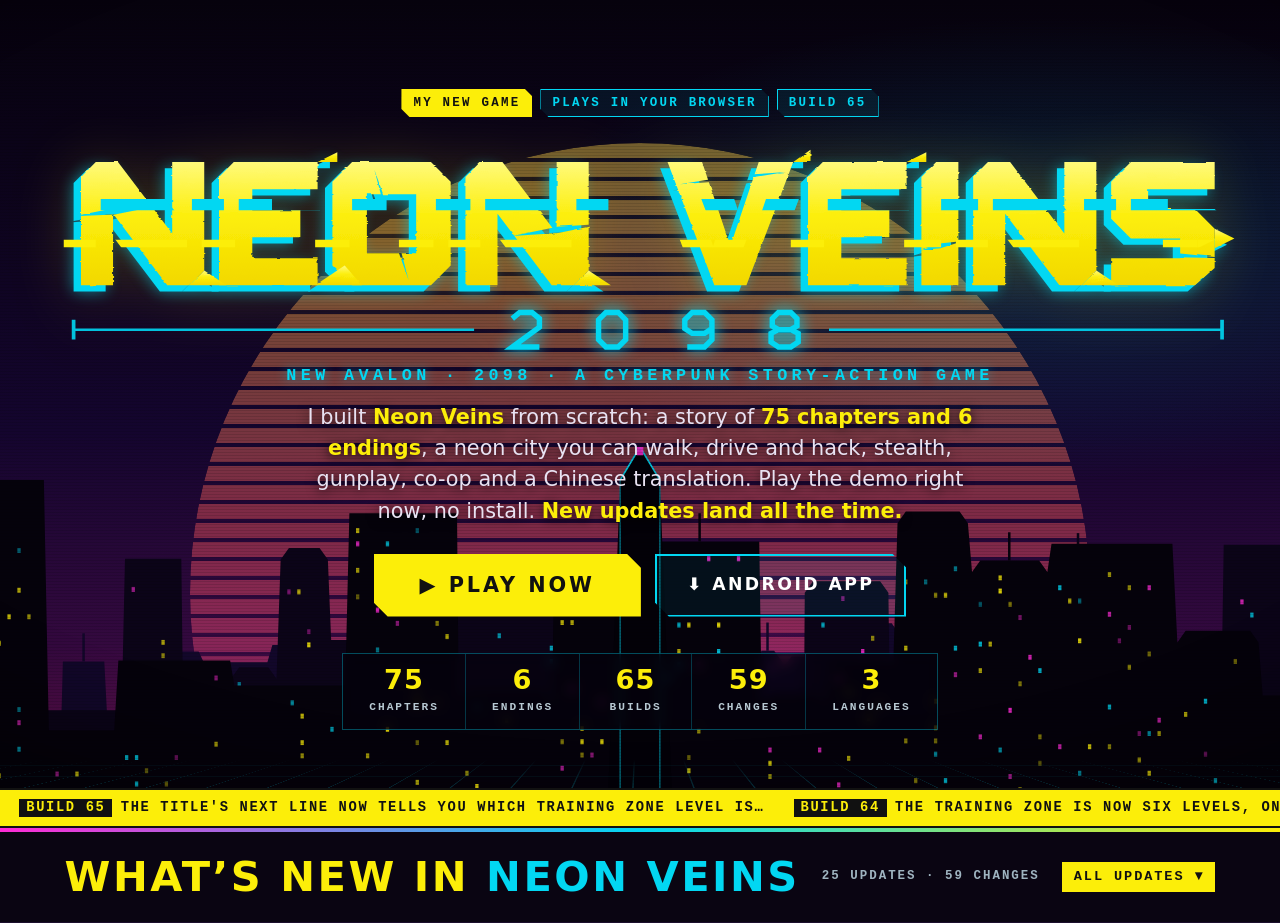
==== commit 6e56016e: "Build 65: the NEXT line points at the Training Zone level you have reached The opening apartment and" ====
--- a/promo/neon-veins-banner.html
+++ b/promo/neon-veins-banner.html
@@ -106,7 +106,7 @@
 <div class="nvb" role="region" aria-label="Neon Veins, a cyberpunk game I built">
 <div class="nvb-sky"></div><div class="nvb-sun"></div><svg class="nvb-city" viewBox="0 0 1600 460" preserveAspectRatio="xMidYMax slice" aria-hidden="true"><polygon points="-15,460 -15,239 57,239 62,370 100,370 103,259 153,259 159,375 211,375 211,247 267,247 273,260 350,260 356,239 431,239 433,246 492,246 497,307 507,293 534,293 544,307 545,364 590,364 594,340 604,326 655,326 665,340 670,222 680,208 724,208 734,222 740,303 817,303 823,310 876,310 880,243 934,243 937,260 947,246 962,246 972,260 973,267 983,253 1033,253 1043,267 1044,227 1054,213 1104,213 1114,227 1116,393 1126,379 1176,379 1186,393 1187,211 1258,211 1261,310 1322,310 1322,245 1360,245 1365,392 1375,378 1426,378 1436,392 1442,321 1498,321 1500,368 1566,368 1571,354 1613,354 1614,324 1677,324 1678,460" fill="#12072a"/><rect x="19.5" y="205" width="3" height="34" fill="#12072a"/><rect x="41" y="305" width="4" height="6" fill="#ff2bd6" opacity="0.49"/><rect x="-7" y="449" width="4" height="6" fill="#ff2bd6" opacity="0.84"/><rect x="5" y="449" width="4" height="6" fill="#fcee09" opacity="0.69"/><rect x="17" y="449" width="4" height="6" fill="#02d7f2" opacity="0.70"/><rect x="126.5" y="225" width="3" height="34" fill="#12072a"/><rect x="111" y="357" width="4" height="6" fill="#02d7f2" opacity="0.69"/><rect x="191" y="409" width="4" height="6" fill="#02d7f2" opacity="0.73"/><rect x="255" y="265" width="4" height="6" fill="#02d7f2" opacity="0.67"/><rect x="219" y="297" width="4" height="6" fill="#ff2bd6" opacity="0.43"/><rect x="231" y="377" width="4" height="6" fill="#02d7f2" opacity="0.63"/><rect x="243" y="393" width="4" height="6" fill="#fcee09" opacity="0.71"/><rect x="231" y="425" width="4" height="6" fill="#fcee09" opacity="0.52"/><rect x="341" y="310" width="4" height="6" fill="#02d7f2" opacity="0.55"/><rect x="293" y="326" width="4" height="6" fill="#fcee09" opacity="0.64"/><rect x="341" y="358" width="4" height="6" fill="#ff2bd6" opacity="0.55"/><rect x="388" y="273" width="4" height="6" fill="#02d7f2" opacity="0.75"/><rect x="388" y="353" width="4" height="6" fill="#ff2bd6" opacity="0.57"/><rect x="465" y="280" width="4" height="6" fill="#fcee09" opacity="0.40"/><rect x="441" y="312" width="4" height="6" fill="#fcee09" opacity="0.75"/><rect x="465" y="392" width="4" height="6" fill="#ff2bd6" opacity="0.54"/><rect x="505" y="375" width="4" height="6" fill="#fcee09" opacity="0.69"/><rect x="517" y="423" width="4" height="6" fill="#fcee09" opacity="0.67"/><rect x="517" y="439" width="4" height="6" fill="#02d7f2" opacity="0.56"/><rect x="565.5" y="330" width="3" height="34" fill="#12072a"/><rect x="553" y="414" width="4" height="6" fill="#fcee09" opacity="0.55"/><rect x="702" y="226" width="4" height="6" fill="#02d7f2" opacity="0.83"/><rect x="690" y="274" width="4" height="6" fill="#ff2bd6" opacity="0.73"/><rect x="702" y="274" width="4" height="6" fill="#fcee09" opacity="0.60"/><rect x="690" y="370" width="4" height="6" fill="#fcee09" opacity="0.62"/><rect x="690" y="402" width="4" height="6" fill="#fcee09" opacity="0.62"/><rect x="714" y="434" width="4" height="6" fill="#fcee09" opacity="0.60"/><rect x="748" y="321" width="4" height="6" fill="#fcee09" opacity="0.65"/><rect x="760" y="337" width="4" height="6" fill="#ff2bd6" opacity="0.38"/><rect x="796" y="353" width="4" height="6" fill="#fcee09" opacity="0.40"/><rect x="748" y="385" width="4" height="6" fill="#fcee09" opacity="0.63"/><rect x="772" y="433" width="4" height="6" fill="#02d7f2" opacity="0.52"/><rect x="796" y="449" width="4" height="6" fill="#fcee09" opacity="0.74"/><rect x="847.5" y="276" width="3" height="34" fill="#12072a"/><rect x="843" y="344" width="4" height="6" fill="#fcee09" opacity="0.84"/><rect x="831" y="360" width="4" height="6" fill="#fcee09" opacity="0.57"/><rect x="855" y="424" width="4" height="6" fill="#fcee09" opacity="0.63"/><rect x="867" y="424" width="4" height="6" fill="#ff2bd6" opacity="0.63"/><rect x="855" y="440" width="4" height="6" fill="#fcee09" opacity="0.44"/><rect x="900" y="373" width="4" height="6" fill="#fcee09" opacity="0.67"/><rect x="912" y="389" width="4" height="6" fill="#fcee09" opacity="0.46"/><rect x="952.5" y="212" width="3" height="34" fill="#12072a"/><rect x="957" y="264" width="4" height="6" fill="#ff2bd6" opacity="0.79"/><rect x="981" y="319" width="4" height="6" fill="#02d7f2" opacity="0.62"/><rect x="981" y="383" width="4" height="6" fill="#02d7f2" opacity="0.50"/><rect x="1005" y="383" width="4" height="6" fill="#ff2bd6" opacity="0.68"/><rect x="1017" y="399" width="4" height="6" fill="#fcee09" opacity="0.50"/><rect x="1100" y="311" width="4" height="6" fill="#fcee09" opacity="0.59"/><rect x="1076" y="327" width="4" height="6" fill="#ff2bd6" opacity="0.44"/><rect x="1064" y="439" width="4" height="6" fill="#ff2bd6" opacity="0.66"/><rect x="1136" y="413" width="4" height="6" fill="#fcee09" opacity="0.61"/><rect x="1220.5" y="177" width="3" height="34" fill="#12072a"/><rect x="1207" y="245" width="4" height="6" fill="#02d7f2" opacity="0.45"/><rect x="1219" y="309" width="4" height="6" fill="#ff2bd6" opacity="0.65"/><rect x="1231" y="309" width="4" height="6" fill="#02d7f2" opacity="0.36"/><rect x="1207" y="325" width="4" height="6" fill="#ff2bd6" opacity="0.70"/><rect x="1231" y="357" width="4" height="6" fill="#fcee09" opacity="0.58"/><rect x="1207" y="421" width="4" height="6" fill="#02d7f2" opacity="0.75"/><rect x="1219" y="437" width="4" height="6" fill="#02d7f2" opacity="0.38"/><rect x="1269" y="328" width="4" height="6" fill="#02d7f2" opacity="0.65"/><rect x="1293" y="376" width="4" height="6" fill="#ff2bd6" opacity="0.68"/><rect x="1342" y="295" width="4" height="6" fill="#fcee09" opacity="0.71"/><rect x="1342" y="423" width="4" height="6" fill="#fcee09" opacity="0.46"/><rect x="1398.5" y="344" width="3" height="34" fill="#12072a"/><rect x="1409" y="396" width="4" height="6" fill="#fcee09" opacity="0.84"/><rect x="1421" y="396" width="4" height="6" fill="#02d7f2" opacity="0.70"/><rect x="1450" y="419" width="4" height="6" fill="#ff2bd6" opacity="0.58"/><rect x="1450" y="435" width="4" height="6" fill="#02d7f2" opacity="0.81"/><rect x="1532" y="386" width="4" height="6" fill="#fcee09" opacity="0.78"/><rect x="1556" y="402" width="4" height="6" fill="#fcee09" opacity="0.61"/><rect x="1643.5" y="290" width="3" height="34" fill="#12072a"/><rect x="1634" y="390" width="4" height="6" fill="#fcee09" opacity="0.53"/><rect x="1646" y="390" width="4" height="6" fill="#ff2bd6" opacity="0.76"/><polygon points="-10,460 -10,136 66,136 66,318 174,318 178,135 246,135 248,299 306,299 306,280 316,266 351,266 361,280 366,136 376,122 413,122 423,136 427,233 500,233 503,198 603,198 608,173 618,159 673,159 683,173 683,188 693,174 764,174 774,188 777,178 827,178 827,301 928,301 931,323 998,323 999,176 1009,162 1090,162 1100,176 1102,335 1208,335 1209,311 1298,311 1304,138 1355,138 1357,331 1412,331 1418,310 1502,310 1505,118 1576,118 1581,265 1642,265 1648,460" fill="#0b0418"/><rect x="22" y="154" width="4" height="6" fill="#fcee09" opacity="0.45"/><rect x="34" y="154" width="4" height="6" fill="#02d7f2" opacity="0.79"/><rect x="-2" y="170" width="4" height="6" fill="#fcee09" opacity="0.67"/><rect x="46" y="218" width="4" height="6" fill="#ff2bd6" opacity="0.39"/><rect x="10" y="298" width="4" height="6" fill="#02d7f2" opacity="0.38"/><rect x="46" y="298" width="4" height="6" fill="#ff2bd6" opacity="0.39"/><rect x="-2" y="314" width="4" height="6" fill="#02d7f2" opacity="0.69"/><rect x="-2" y="426" width="4" height="6" fill="#fcee09" opacity="0.68"/><rect x="110" y="352" width="4" height="6" fill="#fcee09" opacity="0.37"/><rect x="74" y="368" width="4" height="6" fill="#fcee09" opacity="0.49"/><rect x="98" y="368" width="4" height="6" fill="#ff2bd6" opacity="0.77"/><rect x="98" y="384" width="4" height="6" fill="#ff2bd6" opacity="0.45"/><rect x="158" y="432" width="4" height="6" fill="#ff2bd6" opacity="0.63"/><rect x="186" y="169" width="4" height="6" fill="#ff2bd6" opacity="0.58"/><rect x="222" y="233" width="4" height="6" fill="#fcee09" opacity="0.65"/><rect x="222" y="249" width="4" height="6" fill="#fcee09" opacity="0.52"/><rect x="198" y="265" width="4" height="6" fill="#02d7f2" opacity="0.57"/><rect x="222" y="265" width="4" height="6" fill="#fcee09" opacity="0.62"/><rect x="210" y="313" width="4" height="6" fill="#fcee09" opacity="0.54"/><rect x="222" y="393" width="4" height="6" fill="#02d7f2" opacity="0.83"/><rect x="280" y="317" width="4" height="6" fill="#fcee09" opacity="0.40"/><rect x="268" y="333" width="4" height="6" fill="#fcee09" opacity="0.52"/><rect x="268" y="349" width="4" height="6" fill="#02d7f2" opacity="0.64"/><rect x="292" y="381" width="4" height="6" fill="#02d7f2" opacity="0.56"/><rect x="280" y="397" width="4" height="6" fill="#ff2bd6" opacity="0.67"/><rect x="292" y="413" width="4" height="6" fill="#ff2bd6" opacity="0.50"/><rect x="314" y="284" width="4" height="6" fill="#02d7f2" opacity="0.54"/><rect x="326" y="428" width="4" height="6" fill="#ff2bd6" opacity="0.84"/><rect x="374" y="172" width="4" height="6" fill="#ff2bd6" opacity="0.44"/><rect x="386" y="172" width="4" height="6" fill="#fcee09" opacity="0.68"/><rect x="398" y="220" width="4" height="6" fill="#ff2bd6" opacity="0.38"/><rect x="398" y="236" width="4" height="6" fill="#fcee09" opacity="0.82"/><rect x="374" y="380" width="4" height="6" fill="#fcee09" opacity="0.44"/><rect x="386" y="380" width="4" height="6" fill="#ff2bd6" opacity="0.71"/><rect x="374" y="412" width="4" height="6" fill="#ff2bd6" opacity="0.44"/><rect x="398" y="412" width="4" height="6" fill="#02d7f2" opacity="0.74"/><rect x="410" y="412" width="4" height="6" fill="#fcee09" opacity="0.48"/><rect x="435" y="315" width="4" height="6" fill="#ff2bd6" opacity="0.43"/><rect x="471" y="315" width="4" height="6" fill="#fcee09" opacity="0.37"/><rect x="459" y="331" width="4" height="6" fill="#ff2bd6" opacity="0.54"/><rect x="483" y="379" width="4" height="6" fill="#fcee09" opacity="0.53"/><rect x="435" y="411" width="4" height="6" fill="#02d7f2" opacity="0.65"/><rect x="459" y="443" width="4" height="6" fill="#fcee09" opacity="0.72"/><rect x="483" y="443" width="4" height="6" fill="#02d7f2" opacity="0.62"/><rect x="523" y="216" width="4" height="6" fill="#02d7f2" opacity="0.41"/><rect x="523" y="248" width="4" height="6" fill="#02d7f2" opacity="0.53"/><rect x="535" y="264" width="4" height="6" fill="#ff2bd6" opacity="0.37"/><rect x="535" y="344" width="4" height="6" fill="#02d7f2" opacity="0.49"/><rect x="583" y="392" width="4" height="6" fill="#ff2bd6" opacity="0.42"/><rect x="535" y="408" width="4" height="6" fill="#ff2bd6" opacity="0.45"/><rect x="616" y="177" width="4" height="6" fill="#02d7f2" opacity="0.47"/><rect x="628" y="225" width="4" height="6" fill="#02d7f2" opacity="0.65"/><rect x="640" y="337" width="4" height="6" fill="#02d7f2" opacity="0.38"/><rect x="664" y="353" width="4" height="6" fill="#02d7f2" opacity="0.57"/><rect x="628" y="369" width="4" height="6" fill="#02d7f2" opacity="0.70"/><rect x="739" y="224" width="4" height="6" fill="#fcee09" opacity="0.70"/><rect x="691" y="240" width="4" height="6" fill="#02d7f2" opacity="0.72"/><rect x="739" y="240" width="4" height="6" fill="#fcee09" opacity="0.38"/><rect x="691" y="256" width="4" height="6" fill="#02d7f2" opacity="0.76"/><rect x="727" y="288" width="4" height="6" fill="#02d7f2" opacity="0.81"/><rect x="691" y="304" width="4" height="6" fill="#02d7f2" opacity="0.46"/><rect x="691" y="320" width="4" height="6" fill="#02d7f2" opacity="0.44"/><rect x="727" y="320" width="4" height="6" fill="#ff2bd6" opacity="0.82"/><rect x="691" y="352" width="4" height="6" fill="#ff2bd6" opacity="0.61"/><rect x="763" y="352" width="4" height="6" fill="#02d7f2" opacity="0.75"/><rect x="691" y="384" width="4" height="6" fill="#fcee09" opacity="0.76"/><rect x="691" y="400" width="4" height="6" fill="#ff2bd6" opacity="0.60"/><rect x="703" y="416" width="4" height="6" fill="#02d7f2" opacity="0.76"/><rect x="797" y="388" width="4" height="6" fill="#ff2bd6" opacity="0.53"/><rect x="895" y="351" width="4" height="6" fill="#02d7f2" opacity="0.60"/><rect x="907" y="399" width="4" height="6" fill="#ff2bd6" opacity="0.60"/><rect x="907" y="415" width="4" height="6" fill="#02d7f2" opacity="0.71"/><rect x="907" y="431" width="4" height="6" fill="#02d7f2" opacity="0.75"/><rect x="939" y="437" width="4" height="6" fill="#02d7f2" opacity="0.83"/><rect x="1043" y="180" width="4" height="6" fill="#ff2bd6" opacity="0.47"/><rect x="1019" y="212" width="4" height="6" fill="#02d7f2" opacity="0.73"/><rect x="1079" y="228" width="4" height="6" fill="#fcee09" opacity="0.54"/><rect x="1067" y="244" width="4" height="6" fill="#ff2bd6" opacity="0.82"/><rect x="1031" y="276" width="4" height="6" fill="#fcee09" opacity="0.74"/><rect x="1031" y="372" width="4" height="6" fill="#ff2bd6" opacity="0.61"/><rect x="1079" y="436" width="4" height="6" fill="#fcee09" opacity="0.65"/><rect x="1153.5" y="301" width="3" height="34" fill="#0b0418"/><rect x="1170" y="401" width="4" height="6" fill="#ff2bd6" opacity="0.71"/><rect x="1158" y="417" width="4" height="6" fill="#fcee09" opacity="0.85"/><rect x="1134" y="433" width="4" height="6" fill="#02d7f2" opacity="0.37"/><rect x="1229" y="361" width="4" height="6" fill="#ff2bd6" opacity="0.44"/><rect x="1265" y="361" width="4" height="6" fill="#fcee09" opacity="0.63"/><rect x="1277" y="377" width="4" height="6" fill="#fcee09" opacity="0.75"/><rect x="1289" y="441" width="4" height="6" fill="#02d7f2" opacity="0.75"/><rect x="1327.5" y="104" width="3" height="34" fill="#0b0418"/><rect x="1312" y="204" width="4" height="6" fill="#ff2bd6" opacity="0.77"/><rect x="1312" y="428" width="4" height="6" fill="#fcee09" opacity="0.63"/><rect x="1389" y="349" width="4" height="6" fill="#fcee09" opacity="0.42"/><rect x="1377" y="413" width="4" height="6" fill="#ff2bd6" opacity="0.54"/><rect x="1438" y="328" width="4" height="6" fill="#fcee09" opacity="0.73"/><rect x="1438" y="424" width="4" height="6" fill="#fcee09" opacity="0.48"/><rect x="1450" y="424" width="4" height="6" fill="#fcee09" opacity="0.48"/><rect x="1525" y="184" width="4" height="6" fill="#ff2bd6" opacity="0.75"/><rect x="1537" y="200" width="4" height="6" fill="#02d7f2" opacity="0.72"/><rect x="1525" y="296" width="4" height="6" fill="#fcee09" opacity="0.57"/><rect x="1613" y="283" width="4" height="6" fill="#fcee09" opacity="0.82"/><rect x="1625" y="299" width="4" height="6" fill="#ff2bd6" opacity="0.40"/><rect x="1601" y="315" width="4" height="6" fill="#fcee09" opacity="0.36"/><polygon points="-20,460 -20,40 80,40 86,342 165,342 170,258 305,258 310,288 444,288 449,80 579,80 581,307 591,293 684,293 694,307 696,157 706,143 790,143 800,157 801,114 944,114 947,311 957,297 1014,297 1024,311 1030,259 1106,259 1111,92 1121,78 1186,78 1196,92 1201,151 1211,137 1282,137 1292,151 1297,117 1443,117 1449,236 1459,222 1537,222 1547,236 1552,300 1628,300 1628,325 1710,325 1712,460" fill="#05020b"/><rect x="48" y="122" width="4" height="6" fill="#02d7f2" opacity="0.42"/><rect x="12" y="170" width="4" height="6" fill="#fcee09" opacity="0.52"/><rect x="48" y="170" width="4" height="6" fill="#fcee09" opacity="0.68"/><rect x="36" y="202" width="4" height="6" fill="#fcee09" opacity="0.75"/><rect x="60" y="202" width="4" height="6" fill="#fcee09" opacity="0.57"/><rect x="24" y="234" width="4" height="6" fill="#fcee09" opacity="0.75"/><rect x="48" y="314" width="4" height="6" fill="#02d7f2" opacity="0.50"/><rect x="48" y="330" width="4" height="6" fill="#ff2bd6" opacity="0.65"/><rect x="48" y="362" width="4" height="6" fill="#02d7f2" opacity="0.63"/><rect x="24" y="394" width="4" height="6" fill="#fcee09" opacity="0.71"/><rect x="36" y="426" width="4" height="6" fill="#ff2bd6" opacity="0.55"/><rect x="0" y="442" width="4" height="6" fill="#02d7f2" opacity="0.47"/><rect x="12" y="442" width="4" height="6" fill="#02d7f2" opacity="0.75"/><rect x="94" y="392" width="4" height="6" fill="#ff2bd6" opacity="0.58"/><rect x="118" y="392" width="4" height="6" fill="#fcee09" opacity="0.78"/><rect x="106" y="424" width="4" height="6" fill="#fcee09" opacity="0.54"/><rect x="286" y="276" width="4" height="6" fill="#ff2bd6" opacity="0.48"/><rect x="286" y="356" width="4" height="6" fill="#fcee09" opacity="0.63"/><rect x="178" y="372" width="4" height="6" fill="#02d7f2" opacity="0.80"/><rect x="190" y="372" width="4" height="6" fill="#02d7f2" opacity="0.84"/><rect x="238" y="372" width="4" height="6" fill="#ff2bd6" opacity="0.39"/><rect x="202" y="388" width="4" height="6" fill="#fcee09" opacity="0.39"/><rect x="190" y="404" width="4" height="6" fill="#02d7f2" opacity="0.83"/><rect x="226" y="404" width="4" height="6" fill="#fcee09" opacity="0.41"/><rect x="214" y="436" width="4" height="6" fill="#fcee09" opacity="0.59"/><rect x="378" y="306" width="4" height="6" fill="#02d7f2" opacity="0.60"/><rect x="390" y="322" width="4" height="6" fill="#fcee09" opacity="0.73"/><rect x="426" y="338" width="4" height="6" fill="#02d7f2" opacity="0.68"/><rect x="390" y="354" width="4" height="6" fill="#fcee09" opacity="0.77"/><rect x="390" y="370" width="4" height="6" fill="#fcee09" opacity="0.61"/><rect x="354" y="434" width="4" height="6" fill="#fcee09" opacity="0.53"/><rect x="366" y="434" width="4" height="6" fill="#fcee09" opacity="0.41"/><rect x="457" y="98" width="4" height="6" fill="#fcee09" opacity="0.67"/><rect x="529" y="98" width="4" height="6" fill="#02d7f2" opacity="0.37"/><rect x="457" y="114" width="4" height="6" fill="#ff2bd6" opacity="0.75"/><rect x="493" y="114" width="4" height="6" fill="#02d7f2" opacity="0.72"/><rect x="457" y="146" width="4" height="6" fill="#fcee09" opacity="0.61"/><rect x="493" y="162" width="4" height="6" fill="#fcee09" opacity="0.51"/><rect x="457" y="178" width="4" height="6" fill="#fcee09" opacity="0.37"/><rect x="481" y="178" width="4" height="6" fill="#fcee09" opacity="0.39"/><rect x="505" y="178" width="4" height="6" fill="#ff2bd6" opacity="0.66"/><rect x="553" y="178" width="4" height="6" fill="#fcee09" opacity="0.64"/><rect x="481" y="194" width="4" height="6" fill="#ff2bd6" opacity="0.79"/><rect x="505" y="210" width="4" height="6" fill="#ff2bd6" opacity="0.50"/><rect x="553" y="210" width="4" height="6" fill="#fcee09" opacity="0.50"/><rect x="565" y="226" width="4" height="6" fill="#fcee09" opacity="0.66"/><rect x="481" y="242" width="4" height="6" fill="#02d7f2" opacity="0.51"/><rect x="505" y="274" width="4" height="6" fill="#fcee09" opacity="0.63"/><rect x="517" y="274" width="4" height="6" fill="#fcee09" opacity="0.45"/><rect x="529" y="290" width="4" height="6" fill="#fcee09" opacity="0.35"/><rect x="529" y="306" width="4" height="6" fill="#fcee09" opacity="0.77"/><rect x="553" y="306" width="4" height="6" fill="#fcee09" opacity="0.37"/><rect x="493" y="338" width="4" height="6" fill="#fcee09" opacity="0.84"/><rect x="529" y="354" width="4" height="6" fill="#fcee09" opacity="0.38"/><rect x="565" y="354" width="4" height="6" fill="#fcee09" opacity="0.71"/><rect x="469" y="370" width="4" height="6" fill="#fcee09" opacity="0.64"/><rect x="529" y="402" width="4" height="6" fill="#fcee09" opacity="0.69"/><rect x="481" y="418" width="4" height="6" fill="#fcee09" opacity="0.40"/><rect x="565" y="418" width="4" height="6" fill="#02d7f2" opacity="0.77"/><rect x="457" y="450" width="4" height="6" fill="#02d7f2" opacity="0.51"/><rect x="601" y="311" width="4" height="6" fill="#02d7f2" opacity="0.38"/><rect x="637" y="327" width="4" height="6" fill="#fcee09" opacity="0.46"/><rect x="589" y="391" width="4" height="6" fill="#fcee09" opacity="0.55"/><rect x="601" y="407" width="4" height="6" fill="#fcee09" opacity="0.84"/><rect x="613" y="423" width="4" height="6" fill="#fcee09" opacity="0.35"/><rect x="788" y="161" width="4" height="6" fill="#fcee09" opacity="0.82"/><rect x="764" y="177" width="4" height="6" fill="#fcee09" opacity="0.46"/><rect x="704" y="193" width="4" height="6" fill="#02d7f2" opacity="0.40"/><rect x="704" y="209" width="4" height="6" fill="#fcee09" opacity="0.70"/><rect x="716" y="209" width="4" height="6" fill="#fcee09" opacity="0.67"/><rect x="776" y="273" width="4" height="6" fill="#ff2bd6" opacity="0.43"/><rect x="716" y="289" width="4" height="6" fill="#ff2bd6" opacity="0.82"/><rect x="776" y="289" width="4" height="6" fill="#ff2bd6" opacity="0.79"/><rect x="752" y="305" width="4" height="6" fill="#ff2bd6" opacity="0.72"/><rect x="728" y="337" width="4" height="6" fill="#fcee09" opacity="0.56"/><rect x="704" y="353" width="4" height="6" fill="#fcee09" opacity="0.47"/><rect x="728" y="353" width="4" height="6" fill="#fcee09" opacity="0.76"/><rect x="752" y="353" width="4" height="6" fill="#fcee09" opacity="0.79"/><rect x="728" y="369" width="4" height="6" fill="#fcee09" opacity="0.45"/><rect x="740" y="369" width="4" height="6" fill="#ff2bd6" opacity="0.50"/><rect x="704" y="385" width="4" height="6" fill="#ff2bd6" opacity="0.61"/><rect x="716" y="417" width="4" height="6" fill="#ff2bd6" opacity="0.66"/><rect x="788" y="417" width="4" height="6" fill="#ff2bd6" opacity="0.67"/><rect x="704" y="433" width="4" height="6" fill="#02d7f2" opacity="0.63"/><rect x="870.5" y="80" width="3" height="34" fill="#05020b"/><rect x="881" y="132" width="4" height="6" fill="#ff2bd6" opacity="0.82"/><rect x="917" y="132" width="4" height="6" fill="#ff2bd6" opacity="0.82"/><rect x="845" y="212" width="4" height="6" fill="#02d7f2" opacity="0.72"/><rect x="857" y="212" width="4" height="6" fill="#fcee09" opacity="0.78"/><rect x="893" y="212" width="4" height="6" fill="#fcee09" opacity="0.84"/><rect x="845" y="244" width="4" height="6" fill="#fcee09" opacity="0.67"/><rect x="893" y="244" width="4" height="6" fill="#02d7f2" opacity="0.84"/><rect x="845" y="260" width="4" height="6" fill="#02d7f2" opacity="0.75"/><rect x="869" y="260" width="4" height="6" fill="#ff2bd6" opacity="0.75"/><rect x="833" y="276" width="4" height="6" fill="#02d7f2" opacity="0.56"/><rect x="809" y="324" width="4" height="6" fill="#fcee09" opacity="0.61"/><rect x="869" y="340" width="4" height="6" fill="#fcee09" opacity="0.54"/><rect x="857" y="372" width="4" height="6" fill="#fcee09" opacity="0.38"/><rect x="857" y="388" width="4" height="6" fill="#fcee09" opacity="0.71"/><rect x="809" y="404" width="4" height="6" fill="#02d7f2" opacity="0.47"/><rect x="905" y="420" width="4" height="6" fill="#02d7f2" opacity="0.63"/><rect x="809" y="436" width="4" height="6" fill="#ff2bd6" opacity="0.56"/><rect x="955" y="363" width="4" height="6" fill="#ff2bd6" opacity="0.70"/><rect x="1015" y="363" width="4" height="6" fill="#ff2bd6" opacity="0.72"/><rect x="955" y="379" width="4" height="6" fill="#fcee09" opacity="0.77"/><rect x="955" y="395" width="4" height="6" fill="#fcee09" opacity="0.56"/><rect x="1038" y="277" width="4" height="6" fill="#ff2bd6" opacity="0.70"/><rect x="1050" y="293" width="4" height="6" fill="#fcee09" opacity="0.57"/><rect x="1086" y="309" width="4" height="6" fill="#fcee09" opacity="0.45"/><rect x="1074" y="325" width="4" height="6" fill="#fcee09" opacity="0.62"/><rect x="1050" y="373" width="4" height="6" fill="#fcee09" opacity="0.64"/><rect x="1038" y="405" width="4" height="6" fill="#ff2bd6" opacity="0.75"/><rect x="1179" y="144" width="4" height="6" fill="#02d7f2" opacity="0.52"/><rect x="1119" y="160" width="4" height="6" fill="#fcee09" opacity="0.50"/><rect x="1143" y="160" width="4" height="6" fill="#02d7f2" opacity="0.45"/><rect x="1155" y="176" width="4" height="6" fill="#fcee09" opacity="0.51"/><rect x="1167" y="176" width="4" height="6" fill="#fcee09" opacity="0.70"/><rect x="1119" y="240" width="4" height="6" fill="#fcee09" opacity="0.70"/><rect x="1179" y="240" width="4" height="6" fill="#02d7f2" opacity="0.75"/><rect x="1179" y="272" width="4" height="6" fill="#ff2bd6" opacity="0.56"/><rect x="1155" y="304" width="4" height="6" fill="#fcee09" opacity="0.48"/><rect x="1155" y="336" width="4" height="6" fill="#fcee09" opacity="0.65"/><rect x="1119" y="352" width="4" height="6" fill="#fcee09" opacity="0.49"/><rect x="1155" y="352" width="4" height="6" fill="#fcee09" opacity="0.42"/><rect x="1155" y="368" width="4" height="6" fill="#02d7f2" opacity="0.59"/><rect x="1131" y="400" width="4" height="6" fill="#fcee09" opacity="0.48"/><rect x="1167" y="400" width="4" height="6" fill="#02d7f2" opacity="0.82"/><rect x="1167" y="416" width="4" height="6" fill="#02d7f2" opacity="0.73"/><rect x="1143" y="432" width="4" height="6" fill="#02d7f2" opacity="0.69"/><rect x="1167" y="432" width="4" height="6" fill="#02d7f2" opacity="0.73"/><rect x="1143" y="448" width="4" height="6" fill="#fcee09" opacity="0.47"/><rect x="1244.5" y="103" width="3" height="34" fill="#05020b"/><rect x="1233" y="155" width="4" height="6" fill="#fcee09" opacity="0.74"/><rect x="1233" y="171" width="4" height="6" fill="#fcee09" opacity="0.84"/><rect x="1209" y="187" width="4" height="6" fill="#02d7f2" opacity="0.37"/><rect x="1245" y="187" width="4" height="6" fill="#fcee09" opacity="0.46"/><rect x="1257" y="203" width="4" height="6" fill="#ff2bd6" opacity="0.43"/><rect x="1209" y="235" width="4" height="6" fill="#02d7f2" opacity="0.79"/><rect x="1221" y="235" width="4" height="6" fill="#fcee09" opacity="0.65"/><rect x="1269" y="251" width="4" height="6" fill="#ff2bd6" opacity="0.79"/><rect x="1209" y="267" width="4" height="6" fill="#fcee09" opacity="0.63"/><rect x="1281" y="267" width="4" height="6" fill="#02d7f2" opacity="0.77"/><rect x="1257" y="283" width="4" height="6" fill="#fcee09" opacity="0.48"/><rect x="1245" y="315" width="4" height="6" fill="#ff2bd6" opacity="0.83"/><rect x="1209" y="347" width="4" height="6" fill="#ff2bd6" opacity="0.71"/><rect x="1281" y="347" width="4" height="6" fill="#fcee09" opacity="0.49"/><rect x="1233" y="363" width="4" height="6" fill="#02d7f2" opacity="0.65"/><rect x="1281" y="379" width="4" height="6" fill="#fcee09" opacity="0.37"/><rect x="1245" y="395" width="4" height="6" fill="#ff2bd6" opacity="0.63"/><rect x="1257" y="411" width="4" height="6" fill="#fcee09" opacity="0.70"/><rect x="1221" y="443" width="4" height="6" fill="#ff2bd6" opacity="0.42"/><rect x="1365" y="151" width="4" height="6" fill="#fcee09" opacity="0.58"/><rect x="1305" y="167" width="4" height="6" fill="#02d7f2" opacity="0.78"/><rect x="1389" y="167" width="4" height="6" fill="#fcee09" opacity="0.55"/><rect x="1413" y="167" width="4" height="6" fill="#ff2bd6" opacity="0.73"/><rect x="1317" y="183" width="4" height="6" fill="#fcee09" opacity="0.66"/><rect x="1329" y="183" width="4" height="6" fill="#02d7f2" opacity="0.43"/><rect x="1365" y="199" width="4" height="6" fill="#ff2bd6" opacity="0.70"/><rect x="1389" y="215" width="4" height="6" fill="#ff2bd6" opacity="0.39"/><rect x="1329" y="231" width="4" height="6" fill="#fcee09" opacity="0.80"/><rect x="1377" y="231" width="4" height="6" fill="#ff2bd6" opacity="0.37"/><rect x="1413" y="247" width="4" height="6" fill="#fcee09" opacity="0.42"/><rect x="1389" y="263" width="4" height="6" fill="#fcee09" opacity="0.51"/><rect x="1365" y="311" width="4" height="6" fill="#02d7f2" opacity="0.75"/><rect x="1425" y="327" width="4" height="6" fill="#ff2bd6" opacity="0.70"/><rect x="1401" y="343" width="4" height="6" fill="#ff2bd6" opacity="0.45"/><rect x="1413" y="343" width="4" height="6" fill="#02d7f2" opacity="0.64"/><rect x="1425" y="343" width="4" height="6" fill="#fcee09" opacity="0.62"/><rect x="1305" y="359" width="4" height="6" fill="#ff2bd6" opacity="0.77"/><rect x="1341" y="359" width="4" height="6" fill="#fcee09" opacity="0.83"/><rect x="1365" y="359" width="4" height="6" fill="#fcee09" opacity="0.55"/><rect x="1401" y="375" width="4" height="6" fill="#fcee09" opacity="0.62"/><rect x="1329" y="391" width="4" height="6" fill="#02d7f2" opacity="0.61"/><rect x="1413" y="391" width="4" height="6" fill="#fcee09" opacity="0.79"/><rect x="1425" y="439" width="4" height="6" fill="#ff2bd6" opacity="0.74"/><rect x="1517" y="256" width="4" height="6" fill="#fcee09" opacity="0.41"/><rect x="1481" y="304" width="4" height="6" fill="#02d7f2" opacity="0.83"/><rect x="1457" y="320" width="4" height="6" fill="#fcee09" opacity="0.70"/><rect x="1481" y="368" width="4" height="6" fill="#ff2bd6" opacity="0.40"/><rect x="1493" y="400" width="4" height="6" fill="#02d7f2" opacity="0.73"/><rect x="1517" y="416" width="4" height="6" fill="#02d7f2" opacity="0.62"/><rect x="1493" y="432" width="4" height="6" fill="#ff2bd6" opacity="0.50"/><rect x="1529" y="432" width="4" height="6" fill="#fcee09" opacity="0.41"/><rect x="1596" y="414" width="4" height="6" fill="#fcee09" opacity="0.69"/><rect x="1636" y="343" width="4" height="6" fill="#fcee09" opacity="0.72"/><rect x="1672" y="343" width="4" height="6" fill="#fcee09" opacity="0.55"/><rect x="1660" y="359" width="4" height="6" fill="#02d7f2" opacity="0.49"/><rect x="1672" y="391" width="4" height="6" fill="#ff2bd6" opacity="0.70"/><rect x="1696" y="423" width="4" height="6" fill="#fcee09" opacity="0.82"/><g><polygon points="760,460 776,40 800,0 824,40 840,460" fill="#030108"/><path d="M776 40L800 0L824 40" fill="none" stroke="#02d7f2" stroke-width="2" opacity=".9"/><path d="M776 40V460M824 40V460" stroke="#02d7f2" stroke-width="1.5" opacity=".55"/><rect x="796" y="-30" width="8" height="40" fill="#ff2bd6" opacity=".9"/></g></svg><div class="nvb-grid"></div><div class="nvb-vig"></div><div class="nvb-scan"></div>
 <div class="nvb-in">
-<div class="nvb-chips"><span class="nvb-chip y">MY NEW GAME</span><span class="nvb-chip">PLAYS IN YOUR BROWSER</span><span class="nvb-chip">BUILD 64</span></div>
+<div class="nvb-chips"><span class="nvb-chip y">MY NEW GAME</span><span class="nvb-chip">PLAYS IN YOUR BROWSER</span><span class="nvb-chip">BUILD 65</span></div>
 <a class="nvb-logo wide" href="https://winsontian254-dotcom.github.io/NEON_VIENS/" target="_blank" rel="noopener" aria-label="Play Neon Veins"><svg class="nvlsvg" viewBox="-30 -22 990 176" role="img" aria-label="NEON VEINS" overflow="visible" xmlns="http://www.w3.org/2000/svg"> <defs> <linearGradient id="nvly" x1="0" y1="0" x2="0" y2="1"><stop offset="0" stop-color="#fffa7a"/><stop offset=".45" stop-color="#fcee09"/><stop offset="1" stop-color="#f2d800"/></linearGradient> <filter id="nvlb" x="-10%" y="-40%" width="120%" height="180%"><feGaussianBlur stdDeviation="6"/></filter> <filter id="nvlr" x="-5%" y="-10%" width="110%" height="120%"><feTurbulence type="fractalNoise" baseFrequency=".05 .3" numOctaves="2" seed="7" result="n"/><feDisplacementMap in="SourceGraphic" in2="n" scale="2" xChannelSelector="R" yChannelSelector="G"/></filter> <mask id="nvlm" maskUnits="userSpaceOnUse" x="-60" y="-40" width="1060" height="200"><rect x="-60" y="-40" width="1060" height="200" fill="#fff"/><path d="M-6 44L27.300828418798094 42.48183445508427L60 36L26.699171581201906 37.51816554491573Z" fill="#000"/><path d="M238 6L250.09028644733843 51.59413310527249L266 96L253.90971355266157 50.40586689472751Z" fill="#000"/><path d="M350 60L387.3347947400035 57.47748107602581L424 50L386.6652052599965 52.52251892397419Z" fill="#000"/><path d="M486 18L529.2310017163492 14.986614760602507L572 8L528.7689982836508 11.013385239397493Z" fill="#000"/><path d="M678 72L697.4120209620996 69.9570995699735L716 64L696.5879790379004 66.0429004300265Z" fill="#000"/><path d="M830 72L879.8802154185441 76.99640969093156L930 78L880.1197845814559 73.00359030906844Z" fill="#000"/></mask> <clipPath id="nvlc1"><rect x="-60" y="30" width="1060" height="9"/></clipPath> <clipPath id="nvlc2"><rect x="-60" y="63" width="1060" height="6"/></clipPath> <clipPath id="nvlc3"><rect x="-60" y="12" width="1060" height="5"/></clipPath> </defs> <g fill="#02d7f2" filter="url(#nvlb)" opacity=".55" transform="translate(-6 5)"><path transform="translate(0 0)" d="M0 100V12L12 0H30L74 58V0H100V88L88 100H70L26 42V100Z" /><path transform="translate(112 0)" d="M0 100V12L12 0H80V22H27V39H66V61H27V78H80V100Z" /><path transform="translate(204 0)" d="M0 16L16 0H80L96 16V84L80 100H16L0 84ZM28 26V74H68V26Z" fill-rule="evenodd" /><path transform="translate(312 0)" d="M0 100V12L12 0H30L74 58V0H100V88L88 100H70L26 42V100Z" /><path transform="translate(476 0)" d="M0 0H28L51 68L74 0H102L64 100H38Z" /><path transform="translate(590 0)" d="M0 100V12L12 0H80V22H27V39H66V61H27V78H80V100Z" /><path transform="translate(682 0)" d="M0 12L12 0H30V100H0Z" /><path transform="translate(724 0)" d="M0 100V12L12 0H30L74 58V0H100V88L88 100H70L26 42V100Z" /><path transform="translate(836 0)" d="M16 0H84V22H30V38H68L84 54V86L68 100H0V78H56V62H16L0 46V16Z" /><path transform="translate(0 0)" d="M100 88L118 100H88Z" /><path transform="translate(112 0)" d="M80 0L96 -8V0Z" /><path transform="translate(204 0)" d="M-14 100L10 84L24 100Z" /><path transform="translate(312 0)" d="M100 88L118 100H88Z" /><path transform="translate(476 0)" d="M102 0L116 -10V0Z" /><path transform="translate(590 0)" d="M80 0L96 -8V0Z" /><path transform="translate(724 0)" d="M100 88L118 100H88Z" /><path transform="translate(836 0)" d="M84 54L100 62L84 70Z" /></g> <g fill="#02d7f2" transform="translate(-6 5)" mask="url(#nvlm)"><path transform="translate(0 0)" d="M0 100V12L12 0H30L74 58V0H100V88L88 100H70L26 42V100Z" /><path transform="translate(112 0)" d="M0 100V12L12 0H80V22H27V39H66V61H27V78H80V100Z" /><path transform="translate(204 0)" d="M0 16L16 0H80L96 16V84L80 100H16L0 84ZM28 26V74H68V26Z" fill-rule="evenodd" /><path transform="translate(312 0)" d="M0 100V12L12 0H30L74 58V0H100V88L88 100H70L26 42V100Z" /><path transform="translate(476 0)" d="M0 0H28L51 68L74 0H102L64 100H38Z" /><path transform="translate(590 0)" d="M0 100V12L12 0H80V22H27V39H66V61H27V78H80V100Z" /><path transform="translate(682 0)" d="M0 12L12 0H30V100H0Z" /><path transform="translate(724 0)" d="M0 100V12L12 0H30L74 58V0H100V88L88 100H70L26 42V100Z" /><path transform="translate(836 0)" d="M16 0H84V22H30V38H68L84 54V86L68 100H0V78H56V62H16L0 46V16Z" /><path transform="translate(0 0)" d="M100 88L118 100H88Z" /><path transform="translate(112 0)" d="M80 0L96 -8V0Z" /><path transform="translate(204 0)" d="M-14 100L10 84L24 100Z" /><path transform="translate(312 0)" d="M100 88L118 100H88Z" /><path transform="translate(476 0)" d="M102 0L116 -10V0Z" /><path transform="translate(590 0)" d="M80 0L96 -8V0Z" /><path transform="translate(724 0)" d="M100 88L118 100H88Z" /><path transform="translate(836 0)" d="M84 54L100 62L84 70Z" /></g> <g class="nvlmain" filter="url(#nvlr)"><g mask="url(#nvlm)" fill="url(#nvly)"><path transform="translate(0 0)" d="M0 100V12L12 0H30L74 58V0H100V88L88 100H70L26 42V100Z" /><path transform="translate(112 0)" d="M0 100V12L12 0H80V22H27V39H66V61H27V78H80V100Z" /><path transform="translate(204 0)" d="M0 16L16 0H80L96 16V84L80 100H16L0 84ZM28 26V74H68V26Z" fill-rule="evenodd" /><path transform="translate(312 0)" d="M0 100V12L12 0H30L74 58V0H100V88L88 100H70L26 42V100Z" /><path transform="translate(476 0)" d="M0 0H28L51 68L74 0H102L64 100H38Z" /><path transform="translate(590 0)" d="M0 100V12L12 0H80V22H27V39H66V61H27V78H80V100Z" /><path transform="translate(682 0)" d="M0 12L12 0H30V100H0Z" /><path transform="translate(724 0)" d="M0 100V12L12 0H30L74 58V0H100V88L88 100H70L26 42V100Z" /><path transform="translate(836 0)" d="M16 0H84V22H30V38H68L84 54V86L68 100H0V78H56V62H16L0 46V16Z" /><path transform="translate(0 0)" d="M100 88L118 100H88Z" /><path transform="translate(112 0)" d="M80 0L96 -8V0Z" /><path transform="translate(204 0)" d="M-14 100L10 84L24 100Z" /><path transform="translate(312 0)" d="M100 88L118 100H88Z" /><path transform="translate(476 0)" d="M102 0L116 -10V0Z" /><path transform="translate(590 0)" d="M80 0L96 -8V0Z" /><path transform="translate(724 0)" d="M100 88L118 100H88Z" /><path transform="translate(836 0)" d="M84 54L100 62L84 70Z" /></g></g> <g class="gl1" clip-path="url(#nvlc1)"><g fill="#02d7f2" transform="translate(16 0)"><path transform="translate(0 0)" d="M0 100V12L12 0H30L74 58V0H100V88L88 100H70L26 42V100Z" /><path transform="translate(112 0)" d="M0 100V12L12 0H80V22H27V39H66V61H27V78H80V100Z" /><path transform="translate(204 0)" d="M0 16L16 0H80L96 16V84L80 100H16L0 84ZM28 26V74H68V26Z" fill-rule="evenodd" /><path transform="translate(312 0)" d="M0 100V12L12 0H30L74 58V0H100V88L88 100H70L26 42V100Z" /><path transform="translate(476 0)" d="M0 0H28L51 68L74 0H102L64 100H38Z" /><path transform="translate(590 0)" d="M0 100V12L12 0H80V22H27V39H66V61H27V78H80V100Z" /><path transform="translate(682 0)" d="M0 12L12 0H30V100H0Z" /><path transform="translate(724 0)" d="M0 100V12L12 0H30L74 58V0H100V88L88 100H70L26 42V100Z" /><path transform="translate(836 0)" d="M16 0H84V22H30V38H68L84 54V86L68 100H0V78H56V62H16L0 46V16Z" /><path transform="translate(0 0)" d="M100 88L118 100H88Z" /><path transform="translate(112 0)" d="M80 0L96 -8V0Z" /><path transform="translate(204 0)" d="M-14 100L10 84L24 100Z" /><path transform="translate(312 0)" d="M100 88L118 100H88Z" /><path transform="translate(476 0)" d="M102 0L116 -10V0Z" /><path transform="translate(590 0)" d="M80 0L96 -8V0Z" /><path transform="translate(724 0)" d="M100 88L118 100H88Z" /><path transform="translate(836 0)" d="M84 54L100 62L84 70Z" /></g></g> <g class="gl2" clip-path="url(#nvlc2)"><g fill="#fcee09" transform="translate(-14 0)"><path transform="translate(0 0)" d="M0 100V12L12 0H30L74 58V0H100V88L88 100H70L26 42V100Z" /><path transform="translate(112 0)" d="M0 100V12L12 0H80V22H27V39H66V61H27V78H80V100Z" /><path transform="translate(204 0)" d="M0 16L16 0H80L96 16V84L80 100H16L0 84ZM28 26V74H68V26Z" fill-rule="evenodd" /><path transform="translate(312 0)" d="M0 100V12L12 0H30L74 58V0H100V88L88 100H70L26 42V100Z" /><path transform="translate(476 0)" d="M0 0H28L51 68L74 0H102L64 100H38Z" /><path transform="translate(590 0)" d="M0 100V12L12 0H80V22H27V39H66V61H27V78H80V100Z" /><path transform="translate(682 0)" d="M0 12L12 0H30V100H0Z" /><path transform="translate(724 0)" d="M0 100V12L12 0H30L74 58V0H100V88L88 100H70L26 42V100Z" /><path transform="translate(836 0)" d="M16 0H84V22H30V38H68L84 54V86L68 100H0V78H56V62H16L0 46V16Z" /><path transform="translate(0 0)" d="M100 88L118 100H88Z" /><path transform="translate(112 0)" d="M80 0L96 -8V0Z" /><path transform="translate(204 0)" d="M-14 100L10 84L24 100Z" /><path transform="translate(312 0)" d="M100 88L118 100H88Z" /><path transform="translate(476 0)" d="M102 0L116 -10V0Z" /><path transform="translate(590 0)" d="M80 0L96 -8V0Z" /><path transform="translate(724 0)" d="M100 88L118 100H88Z" /><path transform="translate(836 0)" d="M84 54L100 62L84 70Z" /></g></g> <g fill="none" stroke="#02d7f2" stroke-width="4.4" stroke-linejoin="miter" stroke-linecap="butt"> <g filter="url(#nvlb)" opacity=".7" stroke-width="7"><path transform="translate(349 121)" d="M1 6L7 1H17L23 6V13L1 29H23"/><path transform="translate(419 121)" d="M1 7L7 1H17L23 7V23L17 29H7L1 23Z"/><path transform="translate(489 121)" d="M23 14L17 18H7L1 14V7L7 1H17L23 7V23L17 29H3"/><path transform="translate(559 121)" d="M7 1H17L22 6V12L17 15H7L2 12V6ZM7 15H17L23 18V25L17 29H7L1 25V18Z"/></g><path transform="translate(349 121)" d="M1 6L7 1H17L23 6V13L1 29H23"/><path transform="translate(419 121)" d="M1 7L7 1H17L23 7V23L17 29H7L1 23Z"/><path transform="translate(489 121)" d="M23 14L17 18H7L1 14V7L7 1H17L23 7V23L17 29H3"/><path transform="translate(559 121)" d="M7 1H17L22 6V12L17 15H7L2 12V6ZM7 15H17L23 18V25L17 29H7L1 25V18Z"/> </g> <g fill="none" stroke="#02d7f2" stroke-width="2" opacity=".9"> <path d="M-6 136H319"/><path d="M607 136H926"/> <path d="M-6 128V144M926 128V144" stroke-width="3"/> </g> </svg></a>
 <a class="nvb-logo stack" href="https://winsontian254-dotcom.github.io/NEON_VIENS/" target="_blank" rel="noopener" aria-label="Play Neon Veins" aria-hidden="true" tabindex="-1"><svg class="nvlsvg" viewBox="-30 -22 514 294" role="img" aria-label="NEON VEINS" overflow="visible" xmlns="http://www.w3.org/2000/svg"> <defs> <linearGradient id="nvsy" x1="0" y1="0" x2="0" y2="1"><stop offset="0" stop-color="#fffa7a"/><stop offset=".45" stop-color="#fcee09"/><stop offset="1" stop-color="#f2d800"/></linearGradient> <filter id="nvsb" x="-10%" y="-20%" width="120%" height="140%"><feGaussianBlur stdDeviation="6"/></filter> <filter id="nvsr" x="-5%" y="-5%" width="110%" height="110%"><feTurbulence type="fractalNoise" baseFrequency=".05 .3" numOctaves="2" seed="7" result="n"/><feDisplacementMap in="SourceGraphic" in2="n" scale="2" xChannelSelector="R" yChannelSelector="G"/></filter> <mask id="nvsm" maskUnits="userSpaceOnUse" x="-60" y="-40" width="584" height="334"><rect x="-60" y="-40" width="584" height="334" fill="#fff"/><path d="M10 44L43.30082841879809 42.48183445508427L76 36L42.69917158120191 37.51816554491573Z" fill="#000"/><path d="M254 6L266.0902864473384 51.59413310527249L282 96L269.9097135526616 50.40586689472751Z" fill="#000"/><path d="M366 60L403.3347947400035 57.47748107602581L440 50L402.6652052599965 52.52251892397419Z" fill="#000"/><path d="M10 150L53.23100171634913 146.98661476060252L96 140L52.76899828365087 143.01338523939748Z" fill="#000"/><path d="M202 204L221.4120209620997 201.9570995699735L240 196L220.5879790379003 198.0429004300265Z" fill="#000"/><path d="M354 204L403.8802154185441 208.99640969093156L454 210L404.1197845814559 205.00359030906844Z" fill="#000"/></mask> <clipPath id="nvsc1"><rect x="-60" y="30" width="584" height="9"/><rect x="-60" y="162" width="584" height="9"/></clipPath><clipPath id="nvsc2"><rect x="-60" y="63" width="584" height="6"/><rect x="-60" y="195" width="584" height="6"/></clipPath> </defs> <g fill="#02d7f2" filter="url(#nvsb)" opacity=".55" transform="translate(-6 5)"><path transform="translate(16 0)" d="M0 100V12L12 0H30L74 58V0H100V88L88 100H70L26 42V100Z" /><path transform="translate(128 0)" d="M0 100V12L12 0H80V22H27V39H66V61H27V78H80V100Z" /><path transform="translate(220 0)" d="M0 16L16 0H80L96 16V84L80 100H16L0 84ZM28 26V74H68V26Z" fill-rule="evenodd" /><path transform="translate(328 0)" d="M0 100V12L12 0H30L74 58V0H100V88L88 100H70L26 42V100Z" /><path transform="translate(0 132)" d="M0 0H28L51 68L74 0H102L64 100H38Z" /><path transform="translate(114 132)" d="M0 100V12L12 0H80V22H27V39H66V61H27V78H80V100Z" /><path transform="translate(206 132)" d="M0 12L12 0H30V100H0Z" /><path transform="translate(248 132)" d="M0 100V12L12 0H30L74 58V0H100V88L88 100H70L26 42V100Z" /><path transform="translate(360 132)" d="M16 0H84V22H30V38H68L84 54V86L68 100H0V78H56V62H16L0 46V16Z" /><path transform="translate(16 0)" d="M100 88L118 100H88Z" /><path transform="translate(128 0)" d="M80 0L96 -8V0Z" /><path transform="translate(220 0)" d="M-14 100L10 84L24 100Z" /><path transform="translate(328 0)" d="M100 88L118 100H88Z" /><path transform="translate(0 132)" d="M102 0L116 -10V0Z" /><path transform="translate(114 132)" d="M80 0L96 -8V0Z" /><path transform="translate(248 132)" d="M100 88L118 100H88Z" /><path transform="translate(360 132)" d="M84 54L100 62L84 70Z" /></g> <g fill="#02d7f2" transform="translate(-6 5)" mask="url(#nvsm)"><path transform="translate(16 0)" d="M0 100V12L12 0H30L74 58V0H100V88L88 100H70L26 42V100Z" /><path transform="translate(128 0)" d="M0 100V12L12 0H80V22H27V39H66V61H27V78H80V100Z" /><path transform="translate(220 0)" d="M0 16L16 0H80L96 16V84L80 100H16L0 84ZM28 26V74H68V26Z" fill-rule="evenodd" /><path transform="translate(328 0)" d="M0 100V12L12 0H30L74 58V0H100V88L88 100H70L26 42V100Z" /><path transform="translate(0 132)" d="M0 0H28L51 68L74 0H102L64 100H38Z" /><path transform="translate(114 132)" d="M0 100V12L12 0H80V22H27V39H66V61H27V78H80V100Z" /><path transform="translate(206 132)" d="M0 12L12 0H30V100H0Z" /><path transform="translate(248 132)" d="M0 100V12L12 0H30L74 58V0H100V88L88 100H70L26 42V100Z" /><path transform="translate(360 132)" d="M16 0H84V22H30V38H68L84 54V86L68 100H0V78H56V62H16L0 46V16Z" /><path transform="translate(16 0)" d="M100 88L118 100H88Z" /><path transform="translate(128 0)" d="M80 0L96 -8V0Z" /><path transform="translate(220 0)" d="M-14 100L10 84L24 100Z" /><path transform="translate(328 0)" d="M100 88L118 100H88Z" /><path transform="translate(0 132)" d="M102 0L116 -10V0Z" /><path transform="translate(114 132)" d="M80 0L96 -8V0Z" /><path transform="translate(248 132)" d="M100 88L118 100H88Z" /><path transform="translate(360 132)" d="M84 54L100 62L84 70Z" /></g> <g class="nvlmain" filter="url(#nvsr)"><g mask="url(#nvsm)" fill="url(#nvsy)"><path transform="translate(16 0)" d="M0 100V12L12 0H30L74 58V0H100V88L88 100H70L26 42V100Z" /><path transform="translate(128 0)" d="M0 100V12L12 0H80V22H27V39H66V61H27V78H80V100Z" /><path transform="translate(220 0)" d="M0 16L16 0H80L96 16V84L80 100H16L0 84ZM28 26V74H68V26Z" fill-rule="evenodd" /><path transform="translate(328 0)" d="M0 100V12L12 0H30L74 58V0H100V88L88 100H70L26 42V100Z" /><path transform="translate(0 132)" d="M0 0H28L51 68L74 0H102L64 100H38Z" /><path transform="translate(114 132)" d="M0 100V12L12 0H80V22H27V39H66V61H27V78H80V100Z" /><path transform="translate(206 132)" d="M0 12L12 0H30V100H0Z" /><path transform="translate(248 132)" d="M0 100V12L12 0H30L74 58V0H100V88L88 100H70L26 42V100Z" /><path transform="translate(360 132)" d="M16 0H84V22H30V38H68L84 54V86L68 100H0V78H56V62H16L0 46V16Z" /><path transform="translate(16 0)" d="M100 88L118 100H88Z" /><path transform="translate(128 0)" d="M80 0L96 -8V0Z" /><path transform="translate(220 0)" d="M-14 100L10 84L24 100Z" /><path transform="translate(328 0)" d="M100 88L118 100H88Z" /><path transform="translate(0 132)" d="M102 0L116 -10V0Z" /><path transform="translate(114 132)" d="M80 0L96 -8V0Z" /><path transform="translate(248 132)" d="M100 88L118 100H88Z" /><path transform="translate(360 132)" d="M84 54L100 62L84 70Z" /></g></g> <g class="gl1" clip-path="url(#nvsc1)"><g fill="#02d7f2" transform="translate(16 0)"><path transform="translate(16 0)" d="M0 100V12L12 0H30L74 58V0H100V88L88 100H70L26 42V100Z" /><path transform="translate(128 0)" d="M0 100V12L12 0H80V22H27V39H66V61H27V78H80V100Z" /><path transform="translate(220 0)" d="M0 16L16 0H80L96 16V84L80 100H16L0 84ZM28 26V74H68V26Z" fill-rule="evenodd" /><path transform="translate(328 0)" d="M0 100V12L12 0H30L74 58V0H100V88L88 100H70L26 42V100Z" /><path transform="translate(0 132)" d="M0 0H28L51 68L74 0H102L64 100H38Z" /><path transform="translate(114 132)" d="M0 100V12L12 0H80V22H27V39H66V61H27V78H80V100Z" /><path transform="translate(206 132)" d="M0 12L12 0H30V100H0Z" /><path transform="translate(248 132)" d="M0 100V12L12 0H30L74 58V0H100V88L88 100H70L26 42V100Z" /><path transform="translate(360 132)" d="M16 0H84V22H30V38H68L84 54V86L68 100H0V78H56V62H16L0 46V16Z" /><path transform="translate(16 0)" d="M100 88L118 100H88Z" /><path transform="translate(128 0)" d="M80 0L96 -8V0Z" /><path transform="translate(220 0)" d="M-14 100L10 84L24 100Z" /><path transform="translate(328 0)" d="M100 88L118 100H88Z" /><path transform="translate(0 132)" d="M102 0L116 -10V0Z" /><path transform="translate(114 132)" d="M80 0L96 -8V0Z" /><path transform="translate(248 132)" d="M100 88L118 100H88Z" /><path transform="translate(360 132)" d="M84 54L100 62L84 70Z" /></g></g> <g class="gl2" clip-path="url(#nvsc2)"><g fill="#fcee09" transform="translate(-14 0)"><path transform="translate(16 0)" d="M0 100V12L12 0H30L74 58V0H100V88L88 100H70L26 42V100Z" /><path transform="translate(128 0)" d="M0 100V12L12 0H80V22H27V39H66V61H27V78H80V100Z" /><path transform="translate(220 0)" d="M0 16L16 0H80L96 16V84L80 100H16L0 84ZM28 26V74H68V26Z" fill-rule="evenodd" /><path transform="translate(328 0)" d="M0 100V12L12 0H30L74 58V0H100V88L88 100H70L26 42V100Z" /><path transform="translate(0 132)" d="M0 0H28L51 68L74 0H102L64 100H38Z" /><path transform="translate(114 132)" d="M0 100V12L12 0H80V22H27V39H66V61H27V78H80V100Z" /><path transform="translate(206 132)" d="M0 12L12 0H30V100H0Z" /><path transform="translate(248 132)" d="M0 100V12L12 0H30L74 58V0H100V88L88 100H70L26 42V100Z" /><path transform="translate(360 132)" d="M16 0H84V22H30V38H68L84 54V86L68 100H0V78H56V62H16L0 46V16Z" /><path transform="translate(16 0)" d="M100 88L118 100H88Z" /><path transform="translate(128 0)" d="M80 0L96 -8V0Z" /><path transform="translate(220 0)" d="M-14 100L10 84L24 100Z" /><path transform="translate(328 0)" d="M100 88L118 100H88Z" /><path transform="translate(0 132)" d="M102 0L116 -10V0Z" /><path transform="translate(114 132)" d="M80 0L96 -8V0Z" /><path transform="translate(248 132)" d="M100 88L118 100H88Z" /><path transform="translate(360 132)" d="M84 54L100 62L84 70Z" /></g></g> <g fill="none" stroke="#02d7f2" stroke-width="4.4" stroke-linejoin="miter" stroke-linecap="butt"><g filter="url(#nvsb)" opacity=".7" stroke-width="7"><path transform="translate(111 255)" d="M1 6L7 1H17L23 6V13L1 29H23"/><path transform="translate(181 255)" d="M1 7L7 1H17L23 7V23L17 29H7L1 23Z"/><path transform="translate(251 255)" d="M23 14L17 18H7L1 14V7L7 1H17L23 7V23L17 29H3"/><path transform="translate(321 255)" d="M7 1H17L22 6V12L17 15H7L2 12V6ZM7 15H17L23 18V25L17 29H7L1 25V18Z"/></g><path transform="translate(111 255)" d="M1 6L7 1H17L23 6V13L1 29H23"/><path transform="translate(181 255)" d="M1 7L7 1H17L23 7V23L17 29H7L1 23Z"/><path transform="translate(251 255)" d="M23 14L17 18H7L1 14V7L7 1H17L23 7V23L17 29H3"/><path transform="translate(321 255)" d="M7 1H17L22 6V12L17 15H7L2 12V6ZM7 15H17L23 18V25L17 29H7L1 25V18Z"/></g> <g fill="none" stroke="#02d7f2" stroke-width="2" opacity=".9"><path d="M-6 270H81"/><path d="M369 270H450"/><path d="M-6 262V278M450 262V278" stroke-width="3"/></g> </svg></a>
 <p class="nvb-tag">New Avalon &middot; 2098 &middot; a cyberpunk story-action game</p>
@@ -116,18 +116,18 @@
 <a class="nvb-btn" href="https://github.com/winsontian254-dotcom/NEON_VIENS/raw/claude/festive-faraday-4v0m9s/android/NeonVeins.apk" rel="noopener">&#11015; Android app</a>
 </div>
 <ul class="nvb-stats">
-<li><b>75</b><span>Chapters</span></li><li><b>6</b><span>Endings</span></li><li><b>64</b><span>Builds</span></li><li><b>60</b><span>Changes</span></li><li><b>3</b><span>Languages</span></li>
+<li><b>75</b><span>Chapters</span></li><li><b>6</b><span>Endings</span></li><li><b>65</b><span>Builds</span></li><li><b>59</b><span>Changes</span></li><li><b>3</b><span>Languages</span></li>
 </ul>
 </div>
-<div class="nvb-ticker" aria-label="Latest Neon Veins updates"><div class="nvb-track" style="animation-duration:197s"><i>BUILD 64</i>The Training Zone is now six levels, one per room, each with its own… <i>BUILD 63</i>Rooms and arenas read clearly now <i>BUILD 62</i>A deliberate low-poly look for the whole game <i>BUILD 61</i>A NEXT line now tells you what to do <i>BUILD 60</i>The story has a new script <i>BUILD 59</i>The open city now has day and night and weather <i>BUILD 58</i>Achievements: 54 of them, each paying credits, and a lifetime… <i>BUILD 57</i>The little continue arrow is back at the end of each dialogue line <i>BUILD 56</i>Dialogue is now one clean subtitle line everywhere <i>BUILD 55</i>New: Rewards on the title menu. Claim a daily reward (a seven-day… <i>BUILD 54</i>Removed the 2098 text and rules under the NEON VEINS logo on the title… <i>BUILD 53</i>The title logo is smaller and centred on the menu panel, so it sticks… <i>BUILD 52</i>New NEON VEINS logo in the style of a cyberpunk game poster <i>BUILD 51</i>Enemies and people no longer vanish, lose body parts or turn to blobs… <i>BUILD 50</i>New NEON VEINS logo <i>BUILD 49</i>Jumping: Space now jumps (and hops onto crates and low cover); dash… <i>BUILD 48</i>Sound overhaul: every sound is new, with gunfire, footsteps and… <i>BUILD 47</i>Dialogue choices restyled <i>BUILD 46</i>Clothes: slimmer sleeves, a proper trouser fork, lighter trousers and… <i>BUILD 45</i>Faces are blank again <i>BUILD 44</i>Characters rebuilt around a real human head <i>BUILD 43</i>Faces are left blank (plain smooth skin, no painted eyes, nose or… <i>BUILD 42</i>Faces and clothes look much more natural <i>BUILD 41</i>Realistic people: enemies, civilians, pedestrians, story characters,… <i>BUILD 40</i>Graphics now start in WebGL, which draws every level correctly <i>BUILD 64</i>The Training Zone is now six levels, one per room, each with its own… <i>BUILD 63</i>Rooms and arenas read clearly now <i>BUILD 62</i>A deliberate low-poly look for the whole game <i>BUILD 61</i>A NEXT line now tells you what to do <i>BUILD 60</i>The story has a new script <i>BUILD 59</i>The open city now has day and night and weather <i>BUILD 58</i>Achievements: 54 of them, each paying credits, and a lifetime… <i>BUILD 57</i>The little continue arrow is back at the end of each dialogue line <i>BUILD 56</i>Dialogue is now one clean subtitle line everywhere <i>BUILD 55</i>New: Rewards on the title menu. Claim a daily reward (a seven-day… <i>BUILD 54</i>Removed the 2098 text and rules under the NEON VEINS logo on the title… <i>BUILD 53</i>The title logo is smaller and centred on the menu panel, so it sticks… <i>BUILD 52</i>New NEON VEINS logo in the style of a cyberpunk game poster <i>BUILD 51</i>Enemies and people no longer vanish, lose body parts or turn to blobs… <i>BUILD 50</i>New NEON VEINS logo <i>BUILD 49</i>Jumping: Space now jumps (and hops onto crates and low cover); dash… <i>BUILD 48</i>Sound overhaul: every sound is new, with gunfire, footsteps and… <i>BUILD 47</i>Dialogue choices restyled <i>BUILD 46</i>Clothes: slimmer sleeves, a proper trouser fork, lighter trousers and… <i>BUILD 45</i>Faces are blank again <i>BUILD 44</i>Characters rebuilt around a real human head <i>BUILD 43</i>Faces are left blank (plain smooth skin, no painted eyes, nose or… <i>BUILD 42</i>Faces and clothes look much more natural <i>BUILD 41</i>Realistic people: enemies, civilians, pedestrians, story characters,… <i>BUILD 40</i>Graphics now start in WebGL, which draws every level correctly </div></div>
+<div class="nvb-ticker" aria-label="Latest Neon Veins updates"><div class="nvb-track" style="animation-duration:197s"><i>BUILD 65</i>The title&#x27;s NEXT line now tells you which Training Zone level is… <i>BUILD 64</i>The Training Zone is now six levels, one per room, each with its own… <i>BUILD 63</i>Rooms and arenas read clearly now <i>BUILD 62</i>A deliberate low-poly look for the whole game <i>BUILD 61</i>A NEXT line now tells you what to do <i>BUILD 60</i>The story has a new script <i>BUILD 59</i>The open city now has day and night and weather <i>BUILD 58</i>Achievements: 54 of them, each paying credits, and a lifetime… <i>BUILD 57</i>The little continue arrow is back at the end of each dialogue line <i>BUILD 56</i>Dialogue is now one clean subtitle line everywhere <i>BUILD 55</i>New: Rewards on the title menu. Claim a daily reward (a seven-day… <i>BUILD 54</i>Removed the 2098 text and rules under the NEON VEINS logo on the title… <i>BUILD 53</i>The title logo is smaller and centred on the menu panel, so it sticks… <i>BUILD 52</i>New NEON VEINS logo in the style of a cyberpunk game poster <i>BUILD 51</i>Enemies and people no longer vanish, lose body parts or turn to blobs… <i>BUILD 50</i>New NEON VEINS logo <i>BUILD 49</i>Jumping: Space now jumps (and hops onto crates and low cover); dash… <i>BUILD 48</i>Sound overhaul: every sound is new, with gunfire, footsteps and… <i>BUILD 47</i>Dialogue choices restyled <i>BUILD 46</i>Clothes: slimmer sleeves, a proper trouser fork, lighter trousers and… <i>BUILD 45</i>Faces are blank again <i>BUILD 44</i>Characters rebuilt around a real human head <i>BUILD 43</i>Faces are left blank (plain smooth skin, no painted eyes, nose or… <i>BUILD 42</i>Faces and clothes look much more natural <i>BUILD 41</i>Realistic people: enemies, civilians, pedestrians, story characters,… <i>BUILD 65</i>The title&#x27;s NEXT line now tells you which Training Zone level is… <i>BUILD 64</i>The Training Zone is now six levels, one per room, each with its own… <i>BUILD 63</i>Rooms and arenas read clearly now <i>BUILD 62</i>A deliberate low-poly look for the whole game <i>BUILD 61</i>A NEXT line now tells you what to do <i>BUILD 60</i>The story has a new script <i>BUILD 59</i>The open city now has day and night and weather <i>BUILD 58</i>Achievements: 54 of them, each paying credits, and a lifetime… <i>BUILD 57</i>The little continue arrow is back at the end of each dialogue line <i>BUILD 56</i>Dialogue is now one clean subtitle line everywhere <i>BUILD 55</i>New: Rewards on the title menu. Claim a daily reward (a seven-day… <i>BUILD 54</i>Removed the 2098 text and rules under the NEON VEINS logo on the title… <i>BUILD 53</i>The title logo is smaller and centred on the menu panel, so it sticks… <i>BUILD 52</i>New NEON VEINS logo in the style of a cyberpunk game poster <i>BUILD 51</i>Enemies and people no longer vanish, lose body parts or turn to blobs… <i>BUILD 50</i>New NEON VEINS logo <i>BUILD 49</i>Jumping: Space now jumps (and hops onto crates and low cover); dash… <i>BUILD 48</i>Sound overhaul: every sound is new, with gunfire, footsteps and… <i>BUILD 47</i>Dialogue choices restyled <i>BUILD 46</i>Clothes: slimmer sleeves, a proper trouser fork, lighter trousers and… <i>BUILD 45</i>Faces are blank again <i>BUILD 44</i>Characters rebuilt around a real human head <i>BUILD 43</i>Faces are left blank (plain smooth skin, no painted eyes, nose or… <i>BUILD 42</i>Faces and clothes look much more natural <i>BUILD 41</i>Realistic people: enemies, civilians, pedestrians, story characters,… </div></div>
 </div>
 <details class="nvb-news">
-<summary class="nvb-sum"><span class="t">What&rsquo;s new in <em>Neon Veins</em></span><span class="n">25 updates &middot; 60 changes</span><span class="o">All updates</span></summary>
+<summary class="nvb-sum"><span class="t">What&rsquo;s new in <em>Neon Veins</em></span><span class="n">25 updates &middot; 59 changes</span><span class="o">All updates</span></summary>
 <div class="nvb-nin">
-<div class="nvb-cards"><div class="nvb-card first"><div class="hd"><span class="b">BUILD 64</span><span class=new>LATEST</span><span class="d">Nov 15, 2026</span></div><ul><li>The Training Zone is now six levels, one per room, each with its own briefing</li><li>New guide Juno talks you through every level and stands in the room with you</li><li>Clearing a level teleports you to the next one, and the title lets you start again from any level you have cleared</li></ul></div><div class="nvb-card"><div class="hd"><span class="b">BUILD 63</span><span class="d">Nov 14, 2026</span></div><ul><li>Rooms and arenas read clearly now: the ceiling, walls and floor no longer light up in the bloom, so interiors are dark spaces with glowing strips and windows instead of one flat wash of amber, magenta or teal</li></ul></div><div class="nvb-card"><div class="hd"><span class="b">BUILD 62</span><span class="d">Nov 8, 2026</span></div><ul><li>A deliberate low-poly look for the whole game: every surface is lit face by face, so curved shapes read as crisp facets. Settings, Art style, switches back to smooth shading</li><li>People are rebuilt as faceted low-poly figures with flat skin, hair and clothing colours (about 3,000 triangles instead of 50,000), and your gloved hands in first person are low-poly too</li><li>Fixed: the heads and bodies of civilians, pedestrians and story characters could vanish a few metres away</li><li>The Dossier has an Art style section</li></ul></div></div>
-<details class="nvb-old"><summary class="nvb-btn nvb-more">Show all 25 updates</summary><div class="nvb-all"><div class="nvb-row"><div class="k">BUILD 61<small>Oct 31, 2026</small></div><ul><li>A NEXT line now tells you what to do: under the title menu, at the top of the pause menus and in the open city&#x27;s objective panel (a perk point to spend, your daily reward, a first Black Market visit, the job boards, the Training Zone if you are new)</li><li>One-time tips for the first hours: the open city, low health, being spotted and running out of ammo. Settings, Hints and next-step tips, turns them off, and Show every hint again brings them back</li><li>The Dossier has a new section that says exactly when each hint appears</li></ul></div><div class="nvb-row"><div class="k">BUILD 60<small>Oct 28, 2026</small></div><ul><li>The story has a new script: the dialogue is rewritten in the cast&#x27;s own slang, and the Chinese translation follows it line by line</li><li>Act II-B, the Tidelines: seven new chapters (20A-20G) between Break the Chain and Fire Across Avalon. Rust Harbor&#x27;s reef crustaceans (Snippy, Pearl, Shelly, Hermit, Pincher and Claw&#x27;d, who speaks through CrustAI) against Helix&#x27;s Cold Engine water pumps: nine operations, six side quests (SQ61-66), three encrypted BUBBLE SIGNAL intercepts and a Tideline Reef entry in the Journal</li><li>Saves from before this build keep their place. If you are already past chapter 20, the Tidelines wait in Chapter Select</li><li>Kitchens, decoding rooms and tribunals in the story now play in indoor spaces</li></ul></div><div class="nvb-row"><div class="k">BUILD 59<small>Oct 24, 2026</small></div><ul><li>The open city now has day and night and weather: clear, overcast, rain, storms with lightning, and fog. They change what guards see, how many people are out and how cars grip (Settings can turn it off)</li><li>Side jobs at the cyan job boards: courier runs, bounties, hostage rescues, car theft, data heists and contract hits, in three tiers</li><li>Challenges on the title menu: a daily and a weekly operation, the same for everyone, with medals, a daily streak and leaderboards (daily, weekly, best drift) for signed-in players. Credits moved to Settings</li><li>8 new achievements (62 in all); the Dossier explains the weather, the jobs and the challenges</li></ul></div><div class="nvb-row"><div class="k">BUILD 58<small>Oct 24, 2026</small></div><ul><li>Achievements: 54 of them, each paying credits, and a lifetime statistics page (title menu and pause menu)</li><li>Three save slots: Save Slots on the title menu, and New Game asks which slot to use</li><li>New Game+: after an ending, start again with your gear, cyberdeck, implants and perks; the enemies get tougher each time</li><li>Key rebinding in Settings, Controls, with toggle sprint and sneak</li><li>Accessibility: interface size, subtitle size and backdrop, and a colour-blind filter</li></ul></div><div class="nvb-row"><div class="k">BUILD 57<small>Oct 22, 2026</small></div><ul><li>The little continue arrow is back at the end of each dialogue line</li></ul></div><div class="nvb-row"><div class="k">BUILD 56<small>Oct 22, 2026</small></div><ul><li>Dialogue is now one clean subtitle line everywhere: the old boxed dialogue panel with a portrait and the blinking arrow is gone</li></ul></div><div class="nvb-row"><div class="k">BUILD 55<small>Oct 21, 2026</small></div><ul><li>New: Rewards on the title menu. Claim a daily reward (a seven-day streak of credits, parts, lockpicks, grenades, medical patches and XP) and type promo codes for one-off gifts</li></ul></div><div class="nvb-row"><div class="k">BUILD 54<small>Oct 20, 2026</small></div><ul><li>Removed the 2098 text and rules under the NEON VEINS logo on the title screen</li></ul></div><div class="nvb-row"><div class="k">BUILD 53<small>Oct 20, 2026</small></div><ul><li>The title logo is smaller and centred on the menu panel, so it sticks out of both sides of it</li></ul></div><div class="nvb-row"><div class="k">BUILD 52<small>Oct 20, 2026</small></div><ul><li>New NEON VEINS logo in the style of a cyberpunk game poster: heavy angular yellow lettering cut by slashes, a cyan glitch fringe with sliding glitch bars, and a wide-spaced 2098 underneath; still on one row and breaking out of the menu box</li><li>The same logo now shows on the splash, language and credits screens</li></ul></div><div class="nvb-row"><div class="k">BUILD 51<small>Oct 18, 2026</small></div><ul><li>Enemies and people no longer vanish, lose body parts or turn to blobs at range on the lower graphics presets</li></ul></div><div class="nvb-row"><div class="k">BUILD 50<small>Oct 18, 2026</small></div><ul><li>New NEON VEINS logo: one row, drawn as cyberpunk neon-tube lettering that breaks out of the menu panel and runs over the tower</li></ul></div><div class="nvb-row"><div class="k">BUILD 49<small>Oct 17, 2026</small></div><ul><li>Jumping: Space now jumps (and hops onto crates and low cover); dash moved to Alt</li><li>Reloads redone: the gun comes to the centre of the screen so the magazine change is easy to see</li><li>Fixed the random screen blackouts and made quality changes smoother, with a lighter Ultra preset</li><li>Smoother, rounder hands and fingers in first person</li><li>New Crosshair &amp; cursor settings: six crosshair styles, colours, size, outline, and a custom menu pointer</li></ul></div><div class="nvb-row"><div class="k">BUILD 48<small>Oct 17, 2026</small></div><ul><li>Sound overhaul: every sound is new, with gunfire, footsteps and explosions placed in the world (distance, muffling behind walls, left/right)</li><li>New ambience for the city, rooftops, apartment and every interior; heartbeat at low health, alarm siren, win and fail stingers</li><li>Richer music with a kick-pumped pad and a lead melody; new engine and tyre sounds</li></ul></div><div class="nvb-row"><div class="k">BUILD 47<small>Oct 17, 2026</small></div><ul><li>Dialogue choices restyled: red skill tag, key chip, yellow selected bar and cyan options</li></ul></div><div class="nvb-row"><div class="k">BUILD 46<small>Oct 17, 2026</small></div><ul><li>Clothes: slimmer sleeves, a proper trouser fork, lighter trousers and boots, softer folds</li><li>Hands: warmer skin, knuckles and nails</li></ul></div><div class="nvb-row"><div class="k">BUILD 45<small>Oct 17, 2026</small></div><ul><li>Faces are blank again: a smooth, featureless head with no eyes, brows or face texture</li><li>Hands, hair, hood and collar from the last build stay</li></ul></div><div class="nvb-row"><div class="k">BUILD 44<small>Oct 16, 2026</small></div><ul><li>Characters rebuilt around a real human head: proper eyes with an iris and pupil, brows, lashes, lips, ears and a neck</li><li>Realistic relaxed hands that come out of the sleeves, and fitted hair, hood and braids</li><li>Pedestrians now have eyes too</li></ul></div><div class="nvb-row"><div class="k">BUILD 43<small>Oct 16, 2026</small></div><ul><li>Faces are left blank (plain smooth skin, no painted eyes, nose or mouth) instead of the uncanny painted faces; Ghost&#x27;s courier hood is now a proper draped hood instead of a cap with a brim</li><li>New human hands with separate fingers and a thumb, bare skin for everyone except soldiers; narrower hips and legs</li><li>Hair has more strand detail and soft ends, long hair now falls clear of the face</li></ul></div><div class="nvb-row"><div class="k">BUILD 42<small>Oct 16, 2026</small></div><ul><li>Faces and clothes look much more natural: reworked head proportions (eyes, nose, mouth and chin in the right places, a firmer jaw), calmer matte skin, softer hairlines and better hair shapes</li><li>Clothes are real garments now: a zip jacket with pockets, collar, seams and a ribbed hem, woven fabric on sleeves and trousers, leather boots and gloves, and narrower shoulders so heads are the right size</li><li>Cybernetic eyes now glow from the eye itself instead of a flat glowing slab</li></ul></div><div class="nvb-row"><div class="k">BUILD 41<small>Oct 16, 2026</small></div><ul><li>Realistic people: enemies, civilians, pedestrians, story characters, Ghost and other players now have smooth human bodies, a sculpted face with painted eyes, brows, lips and skin pores, real hair and proper jackets instead of the old low-poly blocks</li><li>Ghost&#x27;s look drives the 3D body: skin tone, hair style and colour, jacket, visor, shades, glowing optics and cyberware all show on the model</li><li>The character creator now shows a live 3D preview of Ghost that you can drag to turn</li></ul></div><div class="nvb-row"><div class="k">BUILD 40<small>Oct 15, 2026</small></div><ul><li>Graphics now start in WebGL, which draws every level correctly; this fixes the black 3D view (only the HUD showing) in the apartment and the city on some computers</li><li>WebGPU is optional now: add #webgpu to the address to try it (add #gl to go back); a red notice appears if it misbehaves</li></ul></div></div></details>
+<div class="nvb-cards"><div class="nvb-card first"><div class="hd"><span class="b">BUILD 65</span><span class=new>LATEST</span><span class="d">Nov 16, 2026</span></div><ul><li>The title&#x27;s NEXT line now tells you which Training Zone level is waiting if you have not finished the course</li></ul></div><div class="nvb-card"><div class="hd"><span class="b">BUILD 64</span><span class="d">Nov 15, 2026</span></div><ul><li>The Training Zone is now six levels, one per room, each with its own briefing</li><li>New guide Juno talks you through every level and stands in the room with you</li><li>Clearing a level teleports you to the next one, and the title lets you start again from any level you have cleared</li></ul></div><div class="nvb-card"><div class="hd"><span class="b">BUILD 63</span><span class="d">Nov 14, 2026</span></div><ul><li>Rooms and arenas read clearly now: the ceiling, walls and floor no longer light up in the bloom, so interiors are dark spaces with glowing strips and windows instead of one flat wash of amber, magenta or teal</li></ul></div></div>
+<details class="nvb-old"><summary class="nvb-btn nvb-more">Show all 25 updates</summary><div class="nvb-all"><div class="nvb-row"><div class="k">BUILD 62<small>Nov 8, 2026</small></div><ul><li>A deliberate low-poly look for the whole game: every surface is lit face by face, so curved shapes read as crisp facets. Settings, Art style, switches back to smooth shading</li><li>People are rebuilt as faceted low-poly figures with flat skin, hair and clothing colours (about 3,000 triangles instead of 50,000), and your gloved hands in first person are low-poly too</li><li>Fixed: the heads and bodies of civilians, pedestrians and story characters could vanish a few metres away</li><li>The Dossier has an Art style section</li></ul></div><div class="nvb-row"><div class="k">BUILD 61<small>Oct 31, 2026</small></div><ul><li>A NEXT line now tells you what to do: under the title menu, at the top of the pause menus and in the open city&#x27;s objective panel (a perk point to spend, your daily reward, a first Black Market visit, the job boards, the Training Zone if you are new)</li><li>One-time tips for the first hours: the open city, low health, being spotted and running out of ammo. Settings, Hints and next-step tips, turns them off, and Show every hint again brings them back</li><li>The Dossier has a new section that says exactly when each hint appears</li></ul></div><div class="nvb-row"><div class="k">BUILD 60<small>Oct 28, 2026</small></div><ul><li>The story has a new script: the dialogue is rewritten in the cast&#x27;s own slang, and the Chinese translation follows it line by line</li><li>Act II-B, the Tidelines: seven new chapters (20A-20G) between Break the Chain and Fire Across Avalon. Rust Harbor&#x27;s reef crustaceans (Snippy, Pearl, Shelly, Hermit, Pincher and Claw&#x27;d, who speaks through CrustAI) against Helix&#x27;s Cold Engine water pumps: nine operations, six side quests (SQ61-66), three encrypted BUBBLE SIGNAL intercepts and a Tideline Reef entry in the Journal</li><li>Saves from before this build keep their place. If you are already past chapter 20, the Tidelines wait in Chapter Select</li><li>Kitchens, decoding rooms and tribunals in the story now play in indoor spaces</li></ul></div><div class="nvb-row"><div class="k">BUILD 59<small>Oct 24, 2026</small></div><ul><li>The open city now has day and night and weather: clear, overcast, rain, storms with lightning, and fog. They change what guards see, how many people are out and how cars grip (Settings can turn it off)</li><li>Side jobs at the cyan job boards: courier runs, bounties, hostage rescues, car theft, data heists and contract hits, in three tiers</li><li>Challenges on the title menu: a daily and a weekly operation, the same for everyone, with medals, a daily streak and leaderboards (daily, weekly, best drift) for signed-in players. Credits moved to Settings</li><li>8 new achievements (62 in all); the Dossier explains the weather, the jobs and the challenges</li></ul></div><div class="nvb-row"><div class="k">BUILD 58<small>Oct 24, 2026</small></div><ul><li>Achievements: 54 of them, each paying credits, and a lifetime statistics page (title menu and pause menu)</li><li>Three save slots: Save Slots on the title menu, and New Game asks which slot to use</li><li>New Game+: after an ending, start again with your gear, cyberdeck, implants and perks; the enemies get tougher each time</li><li>Key rebinding in Settings, Controls, with toggle sprint and sneak</li><li>Accessibility: interface size, subtitle size and backdrop, and a colour-blind filter</li></ul></div><div class="nvb-row"><div class="k">BUILD 57<small>Oct 22, 2026</small></div><ul><li>The little continue arrow is back at the end of each dialogue line</li></ul></div><div class="nvb-row"><div class="k">BUILD 56<small>Oct 22, 2026</small></div><ul><li>Dialogue is now one clean subtitle line everywhere: the old boxed dialogue panel with a portrait and the blinking arrow is gone</li></ul></div><div class="nvb-row"><div class="k">BUILD 55<small>Oct 21, 2026</small></div><ul><li>New: Rewards on the title menu. Claim a daily reward (a seven-day streak of credits, parts, lockpicks, grenades, medical patches and XP) and type promo codes for one-off gifts</li></ul></div><div class="nvb-row"><div class="k">BUILD 54<small>Oct 20, 2026</small></div><ul><li>Removed the 2098 text and rules under the NEON VEINS logo on the title screen</li></ul></div><div class="nvb-row"><div class="k">BUILD 53<small>Oct 20, 2026</small></div><ul><li>The title logo is smaller and centred on the menu panel, so it sticks out of both sides of it</li></ul></div><div class="nvb-row"><div class="k">BUILD 52<small>Oct 20, 2026</small></div><ul><li>New NEON VEINS logo in the style of a cyberpunk game poster: heavy angular yellow lettering cut by slashes, a cyan glitch fringe with sliding glitch bars, and a wide-spaced 2098 underneath; still on one row and breaking out of the menu box</li><li>The same logo now shows on the splash, language and credits screens</li></ul></div><div class="nvb-row"><div class="k">BUILD 51<small>Oct 18, 2026</small></div><ul><li>Enemies and people no longer vanish, lose body parts or turn to blobs at range on the lower graphics presets</li></ul></div><div class="nvb-row"><div class="k">BUILD 50<small>Oct 18, 2026</small></div><ul><li>New NEON VEINS logo: one row, drawn as cyberpunk neon-tube lettering that breaks out of the menu panel and runs over the tower</li></ul></div><div class="nvb-row"><div class="k">BUILD 49<small>Oct 17, 2026</small></div><ul><li>Jumping: Space now jumps (and hops onto crates and low cover); dash moved to Alt</li><li>Reloads redone: the gun comes to the centre of the screen so the magazine change is easy to see</li><li>Fixed the random screen blackouts and made quality changes smoother, with a lighter Ultra preset</li><li>Smoother, rounder hands and fingers in first person</li><li>New Crosshair &amp; cursor settings: six crosshair styles, colours, size, outline, and a custom menu pointer</li></ul></div><div class="nvb-row"><div class="k">BUILD 48<small>Oct 17, 2026</small></div><ul><li>Sound overhaul: every sound is new, with gunfire, footsteps and explosions placed in the world (distance, muffling behind walls, left/right)</li><li>New ambience for the city, rooftops, apartment and every interior; heartbeat at low health, alarm siren, win and fail stingers</li><li>Richer music with a kick-pumped pad and a lead melody; new engine and tyre sounds</li></ul></div><div class="nvb-row"><div class="k">BUILD 47<small>Oct 17, 2026</small></div><ul><li>Dialogue choices restyled: red skill tag, key chip, yellow selected bar and cyan options</li></ul></div><div class="nvb-row"><div class="k">BUILD 46<small>Oct 17, 2026</small></div><ul><li>Clothes: slimmer sleeves, a proper trouser fork, lighter trousers and boots, softer folds</li><li>Hands: warmer skin, knuckles and nails</li></ul></div><div class="nvb-row"><div class="k">BUILD 45<small>Oct 17, 2026</small></div><ul><li>Faces are blank again: a smooth, featureless head with no eyes, brows or face texture</li><li>Hands, hair, hood and collar from the last build stay</li></ul></div><div class="nvb-row"><div class="k">BUILD 44<small>Oct 16, 2026</small></div><ul><li>Characters rebuilt around a real human head: proper eyes with an iris and pupil, brows, lashes, lips, ears and a neck</li><li>Realistic relaxed hands that come out of the sleeves, and fitted hair, hood and braids</li><li>Pedestrians now have eyes too</li></ul></div><div class="nvb-row"><div class="k">BUILD 43<small>Oct 16, 2026</small></div><ul><li>Faces are left blank (plain smooth skin, no painted eyes, nose or mouth) instead of the uncanny painted faces; Ghost&#x27;s courier hood is now a proper draped hood instead of a cap with a brim</li><li>New human hands with separate fingers and a thumb, bare skin for everyone except soldiers; narrower hips and legs</li><li>Hair has more strand detail and soft ends, long hair now falls clear of the face</li></ul></div><div class="nvb-row"><div class="k">BUILD 42<small>Oct 16, 2026</small></div><ul><li>Faces and clothes look much more natural: reworked head proportions (eyes, nose, mouth and chin in the right places, a firmer jaw), calmer matte skin, softer hairlines and better hair shapes</li><li>Clothes are real garments now: a zip jacket with pockets, collar, seams and a ribbed hem, woven fabric on sleeves and trousers, leather boots and gloves, and narrower shoulders so heads are the right size</li><li>Cybernetic eyes now glow from the eye itself instead of a flat glowing slab</li></ul></div><div class="nvb-row"><div class="k">BUILD 41<small>Oct 16, 2026</small></div><ul><li>Realistic people: enemies, civilians, pedestrians, story characters, Ghost and other players now have smooth human bodies, a sculpted face with painted eyes, brows, lips and skin pores, real hair and proper jackets instead of the old low-poly blocks</li><li>Ghost&#x27;s look drives the 3D body: skin tone, hair style and colour, jacket, visor, shades, glowing optics and cyberware all show on the model</li><li>The character creator now shows a live 3D preview of Ghost that you can drag to turn</li></ul></div></div></details>
 <div class="nvb-foot"><a class="nvb-btn play" href="https://winsontian254-dotcom.github.io/NEON_VIENS/" target="_blank" rel="noopener">&#9654; Play Neon Veins</a></div>
-<p class="nvb-note">The list is up to date as of build 64. The game&rsquo;s own page always has the newest one.</p>
+<p class="nvb-note">The list is up to date as of build 65. The game&rsquo;s own page always has the newest one.</p>
 </div>
 </details>
 </div>
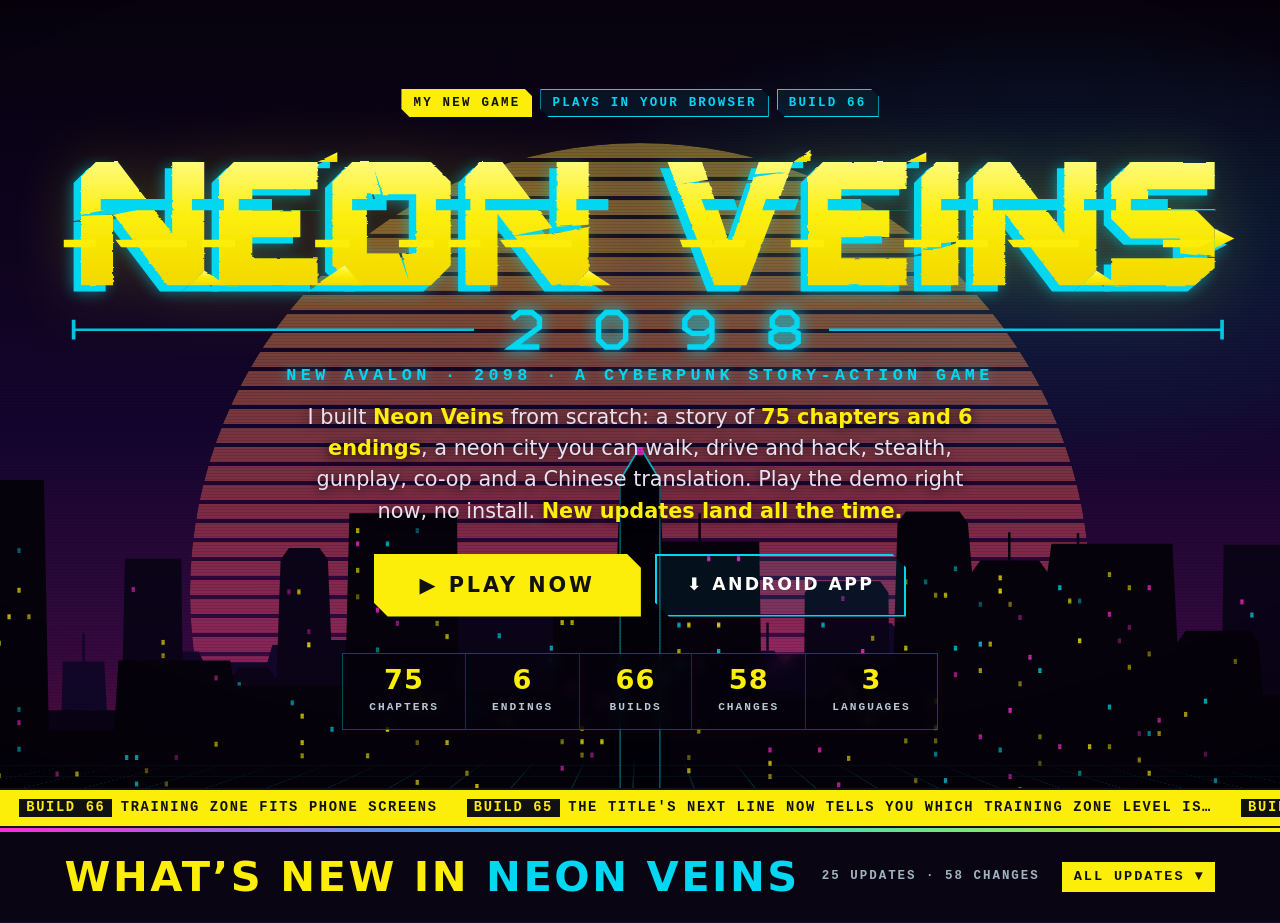
==== commit 42b400a7: "Build 66: the Training Zone fits phone screens Checked in a phone-sized touch emulation: the level b" ====
--- a/promo/neon-veins-banner.html
+++ b/promo/neon-veins-banner.html
@@ -106,7 +106,7 @@
 <div class="nvb" role="region" aria-label="Neon Veins, a cyberpunk game I built">
 <div class="nvb-sky"></div><div class="nvb-sun"></div><svg class="nvb-city" viewBox="0 0 1600 460" preserveAspectRatio="xMidYMax slice" aria-hidden="true"><polygon points="-15,460 -15,239 57,239 62,370 100,370 103,259 153,259 159,375 211,375 211,247 267,247 273,260 350,260 356,239 431,239 433,246 492,246 497,307 507,293 534,293 544,307 545,364 590,364 594,340 604,326 655,326 665,340 670,222 680,208 724,208 734,222 740,303 817,303 823,310 876,310 880,243 934,243 937,260 947,246 962,246 972,260 973,267 983,253 1033,253 1043,267 1044,227 1054,213 1104,213 1114,227 1116,393 1126,379 1176,379 1186,393 1187,211 1258,211 1261,310 1322,310 1322,245 1360,245 1365,392 1375,378 1426,378 1436,392 1442,321 1498,321 1500,368 1566,368 1571,354 1613,354 1614,324 1677,324 1678,460" fill="#12072a"/><rect x="19.5" y="205" width="3" height="34" fill="#12072a"/><rect x="41" y="305" width="4" height="6" fill="#ff2bd6" opacity="0.49"/><rect x="-7" y="449" width="4" height="6" fill="#ff2bd6" opacity="0.84"/><rect x="5" y="449" width="4" height="6" fill="#fcee09" opacity="0.69"/><rect x="17" y="449" width="4" height="6" fill="#02d7f2" opacity="0.70"/><rect x="126.5" y="225" width="3" height="34" fill="#12072a"/><rect x="111" y="357" width="4" height="6" fill="#02d7f2" opacity="0.69"/><rect x="191" y="409" width="4" height="6" fill="#02d7f2" opacity="0.73"/><rect x="255" y="265" width="4" height="6" fill="#02d7f2" opacity="0.67"/><rect x="219" y="297" width="4" height="6" fill="#ff2bd6" opacity="0.43"/><rect x="231" y="377" width="4" height="6" fill="#02d7f2" opacity="0.63"/><rect x="243" y="393" width="4" height="6" fill="#fcee09" opacity="0.71"/><rect x="231" y="425" width="4" height="6" fill="#fcee09" opacity="0.52"/><rect x="341" y="310" width="4" height="6" fill="#02d7f2" opacity="0.55"/><rect x="293" y="326" width="4" height="6" fill="#fcee09" opacity="0.64"/><rect x="341" y="358" width="4" height="6" fill="#ff2bd6" opacity="0.55"/><rect x="388" y="273" width="4" height="6" fill="#02d7f2" opacity="0.75"/><rect x="388" y="353" width="4" height="6" fill="#ff2bd6" opacity="0.57"/><rect x="465" y="280" width="4" height="6" fill="#fcee09" opacity="0.40"/><rect x="441" y="312" width="4" height="6" fill="#fcee09" opacity="0.75"/><rect x="465" y="392" width="4" height="6" fill="#ff2bd6" opacity="0.54"/><rect x="505" y="375" width="4" height="6" fill="#fcee09" opacity="0.69"/><rect x="517" y="423" width="4" height="6" fill="#fcee09" opacity="0.67"/><rect x="517" y="439" width="4" height="6" fill="#02d7f2" opacity="0.56"/><rect x="565.5" y="330" width="3" height="34" fill="#12072a"/><rect x="553" y="414" width="4" height="6" fill="#fcee09" opacity="0.55"/><rect x="702" y="226" width="4" height="6" fill="#02d7f2" opacity="0.83"/><rect x="690" y="274" width="4" height="6" fill="#ff2bd6" opacity="0.73"/><rect x="702" y="274" width="4" height="6" fill="#fcee09" opacity="0.60"/><rect x="690" y="370" width="4" height="6" fill="#fcee09" opacity="0.62"/><rect x="690" y="402" width="4" height="6" fill="#fcee09" opacity="0.62"/><rect x="714" y="434" width="4" height="6" fill="#fcee09" opacity="0.60"/><rect x="748" y="321" width="4" height="6" fill="#fcee09" opacity="0.65"/><rect x="760" y="337" width="4" height="6" fill="#ff2bd6" opacity="0.38"/><rect x="796" y="353" width="4" height="6" fill="#fcee09" opacity="0.40"/><rect x="748" y="385" width="4" height="6" fill="#fcee09" opacity="0.63"/><rect x="772" y="433" width="4" height="6" fill="#02d7f2" opacity="0.52"/><rect x="796" y="449" width="4" height="6" fill="#fcee09" opacity="0.74"/><rect x="847.5" y="276" width="3" height="34" fill="#12072a"/><rect x="843" y="344" width="4" height="6" fill="#fcee09" opacity="0.84"/><rect x="831" y="360" width="4" height="6" fill="#fcee09" opacity="0.57"/><rect x="855" y="424" width="4" height="6" fill="#fcee09" opacity="0.63"/><rect x="867" y="424" width="4" height="6" fill="#ff2bd6" opacity="0.63"/><rect x="855" y="440" width="4" height="6" fill="#fcee09" opacity="0.44"/><rect x="900" y="373" width="4" height="6" fill="#fcee09" opacity="0.67"/><rect x="912" y="389" width="4" height="6" fill="#fcee09" opacity="0.46"/><rect x="952.5" y="212" width="3" height="34" fill="#12072a"/><rect x="957" y="264" width="4" height="6" fill="#ff2bd6" opacity="0.79"/><rect x="981" y="319" width="4" height="6" fill="#02d7f2" opacity="0.62"/><rect x="981" y="383" width="4" height="6" fill="#02d7f2" opacity="0.50"/><rect x="1005" y="383" width="4" height="6" fill="#ff2bd6" opacity="0.68"/><rect x="1017" y="399" width="4" height="6" fill="#fcee09" opacity="0.50"/><rect x="1100" y="311" width="4" height="6" fill="#fcee09" opacity="0.59"/><rect x="1076" y="327" width="4" height="6" fill="#ff2bd6" opacity="0.44"/><rect x="1064" y="439" width="4" height="6" fill="#ff2bd6" opacity="0.66"/><rect x="1136" y="413" width="4" height="6" fill="#fcee09" opacity="0.61"/><rect x="1220.5" y="177" width="3" height="34" fill="#12072a"/><rect x="1207" y="245" width="4" height="6" fill="#02d7f2" opacity="0.45"/><rect x="1219" y="309" width="4" height="6" fill="#ff2bd6" opacity="0.65"/><rect x="1231" y="309" width="4" height="6" fill="#02d7f2" opacity="0.36"/><rect x="1207" y="325" width="4" height="6" fill="#ff2bd6" opacity="0.70"/><rect x="1231" y="357" width="4" height="6" fill="#fcee09" opacity="0.58"/><rect x="1207" y="421" width="4" height="6" fill="#02d7f2" opacity="0.75"/><rect x="1219" y="437" width="4" height="6" fill="#02d7f2" opacity="0.38"/><rect x="1269" y="328" width="4" height="6" fill="#02d7f2" opacity="0.65"/><rect x="1293" y="376" width="4" height="6" fill="#ff2bd6" opacity="0.68"/><rect x="1342" y="295" width="4" height="6" fill="#fcee09" opacity="0.71"/><rect x="1342" y="423" width="4" height="6" fill="#fcee09" opacity="0.46"/><rect x="1398.5" y="344" width="3" height="34" fill="#12072a"/><rect x="1409" y="396" width="4" height="6" fill="#fcee09" opacity="0.84"/><rect x="1421" y="396" width="4" height="6" fill="#02d7f2" opacity="0.70"/><rect x="1450" y="419" width="4" height="6" fill="#ff2bd6" opacity="0.58"/><rect x="1450" y="435" width="4" height="6" fill="#02d7f2" opacity="0.81"/><rect x="1532" y="386" width="4" height="6" fill="#fcee09" opacity="0.78"/><rect x="1556" y="402" width="4" height="6" fill="#fcee09" opacity="0.61"/><rect x="1643.5" y="290" width="3" height="34" fill="#12072a"/><rect x="1634" y="390" width="4" height="6" fill="#fcee09" opacity="0.53"/><rect x="1646" y="390" width="4" height="6" fill="#ff2bd6" opacity="0.76"/><polygon points="-10,460 -10,136 66,136 66,318 174,318 178,135 246,135 248,299 306,299 306,280 316,266 351,266 361,280 366,136 376,122 413,122 423,136 427,233 500,233 503,198 603,198 608,173 618,159 673,159 683,173 683,188 693,174 764,174 774,188 777,178 827,178 827,301 928,301 931,323 998,323 999,176 1009,162 1090,162 1100,176 1102,335 1208,335 1209,311 1298,311 1304,138 1355,138 1357,331 1412,331 1418,310 1502,310 1505,118 1576,118 1581,265 1642,265 1648,460" fill="#0b0418"/><rect x="22" y="154" width="4" height="6" fill="#fcee09" opacity="0.45"/><rect x="34" y="154" width="4" height="6" fill="#02d7f2" opacity="0.79"/><rect x="-2" y="170" width="4" height="6" fill="#fcee09" opacity="0.67"/><rect x="46" y="218" width="4" height="6" fill="#ff2bd6" opacity="0.39"/><rect x="10" y="298" width="4" height="6" fill="#02d7f2" opacity="0.38"/><rect x="46" y="298" width="4" height="6" fill="#ff2bd6" opacity="0.39"/><rect x="-2" y="314" width="4" height="6" fill="#02d7f2" opacity="0.69"/><rect x="-2" y="426" width="4" height="6" fill="#fcee09" opacity="0.68"/><rect x="110" y="352" width="4" height="6" fill="#fcee09" opacity="0.37"/><rect x="74" y="368" width="4" height="6" fill="#fcee09" opacity="0.49"/><rect x="98" y="368" width="4" height="6" fill="#ff2bd6" opacity="0.77"/><rect x="98" y="384" width="4" height="6" fill="#ff2bd6" opacity="0.45"/><rect x="158" y="432" width="4" height="6" fill="#ff2bd6" opacity="0.63"/><rect x="186" y="169" width="4" height="6" fill="#ff2bd6" opacity="0.58"/><rect x="222" y="233" width="4" height="6" fill="#fcee09" opacity="0.65"/><rect x="222" y="249" width="4" height="6" fill="#fcee09" opacity="0.52"/><rect x="198" y="265" width="4" height="6" fill="#02d7f2" opacity="0.57"/><rect x="222" y="265" width="4" height="6" fill="#fcee09" opacity="0.62"/><rect x="210" y="313" width="4" height="6" fill="#fcee09" opacity="0.54"/><rect x="222" y="393" width="4" height="6" fill="#02d7f2" opacity="0.83"/><rect x="280" y="317" width="4" height="6" fill="#fcee09" opacity="0.40"/><rect x="268" y="333" width="4" height="6" fill="#fcee09" opacity="0.52"/><rect x="268" y="349" width="4" height="6" fill="#02d7f2" opacity="0.64"/><rect x="292" y="381" width="4" height="6" fill="#02d7f2" opacity="0.56"/><rect x="280" y="397" width="4" height="6" fill="#ff2bd6" opacity="0.67"/><rect x="292" y="413" width="4" height="6" fill="#ff2bd6" opacity="0.50"/><rect x="314" y="284" width="4" height="6" fill="#02d7f2" opacity="0.54"/><rect x="326" y="428" width="4" height="6" fill="#ff2bd6" opacity="0.84"/><rect x="374" y="172" width="4" height="6" fill="#ff2bd6" opacity="0.44"/><rect x="386" y="172" width="4" height="6" fill="#fcee09" opacity="0.68"/><rect x="398" y="220" width="4" height="6" fill="#ff2bd6" opacity="0.38"/><rect x="398" y="236" width="4" height="6" fill="#fcee09" opacity="0.82"/><rect x="374" y="380" width="4" height="6" fill="#fcee09" opacity="0.44"/><rect x="386" y="380" width="4" height="6" fill="#ff2bd6" opacity="0.71"/><rect x="374" y="412" width="4" height="6" fill="#ff2bd6" opacity="0.44"/><rect x="398" y="412" width="4" height="6" fill="#02d7f2" opacity="0.74"/><rect x="410" y="412" width="4" height="6" fill="#fcee09" opacity="0.48"/><rect x="435" y="315" width="4" height="6" fill="#ff2bd6" opacity="0.43"/><rect x="471" y="315" width="4" height="6" fill="#fcee09" opacity="0.37"/><rect x="459" y="331" width="4" height="6" fill="#ff2bd6" opacity="0.54"/><rect x="483" y="379" width="4" height="6" fill="#fcee09" opacity="0.53"/><rect x="435" y="411" width="4" height="6" fill="#02d7f2" opacity="0.65"/><rect x="459" y="443" width="4" height="6" fill="#fcee09" opacity="0.72"/><rect x="483" y="443" width="4" height="6" fill="#02d7f2" opacity="0.62"/><rect x="523" y="216" width="4" height="6" fill="#02d7f2" opacity="0.41"/><rect x="523" y="248" width="4" height="6" fill="#02d7f2" opacity="0.53"/><rect x="535" y="264" width="4" height="6" fill="#ff2bd6" opacity="0.37"/><rect x="535" y="344" width="4" height="6" fill="#02d7f2" opacity="0.49"/><rect x="583" y="392" width="4" height="6" fill="#ff2bd6" opacity="0.42"/><rect x="535" y="408" width="4" height="6" fill="#ff2bd6" opacity="0.45"/><rect x="616" y="177" width="4" height="6" fill="#02d7f2" opacity="0.47"/><rect x="628" y="225" width="4" height="6" fill="#02d7f2" opacity="0.65"/><rect x="640" y="337" width="4" height="6" fill="#02d7f2" opacity="0.38"/><rect x="664" y="353" width="4" height="6" fill="#02d7f2" opacity="0.57"/><rect x="628" y="369" width="4" height="6" fill="#02d7f2" opacity="0.70"/><rect x="739" y="224" width="4" height="6" fill="#fcee09" opacity="0.70"/><rect x="691" y="240" width="4" height="6" fill="#02d7f2" opacity="0.72"/><rect x="739" y="240" width="4" height="6" fill="#fcee09" opacity="0.38"/><rect x="691" y="256" width="4" height="6" fill="#02d7f2" opacity="0.76"/><rect x="727" y="288" width="4" height="6" fill="#02d7f2" opacity="0.81"/><rect x="691" y="304" width="4" height="6" fill="#02d7f2" opacity="0.46"/><rect x="691" y="320" width="4" height="6" fill="#02d7f2" opacity="0.44"/><rect x="727" y="320" width="4" height="6" fill="#ff2bd6" opacity="0.82"/><rect x="691" y="352" width="4" height="6" fill="#ff2bd6" opacity="0.61"/><rect x="763" y="352" width="4" height="6" fill="#02d7f2" opacity="0.75"/><rect x="691" y="384" width="4" height="6" fill="#fcee09" opacity="0.76"/><rect x="691" y="400" width="4" height="6" fill="#ff2bd6" opacity="0.60"/><rect x="703" y="416" width="4" height="6" fill="#02d7f2" opacity="0.76"/><rect x="797" y="388" width="4" height="6" fill="#ff2bd6" opacity="0.53"/><rect x="895" y="351" width="4" height="6" fill="#02d7f2" opacity="0.60"/><rect x="907" y="399" width="4" height="6" fill="#ff2bd6" opacity="0.60"/><rect x="907" y="415" width="4" height="6" fill="#02d7f2" opacity="0.71"/><rect x="907" y="431" width="4" height="6" fill="#02d7f2" opacity="0.75"/><rect x="939" y="437" width="4" height="6" fill="#02d7f2" opacity="0.83"/><rect x="1043" y="180" width="4" height="6" fill="#ff2bd6" opacity="0.47"/><rect x="1019" y="212" width="4" height="6" fill="#02d7f2" opacity="0.73"/><rect x="1079" y="228" width="4" height="6" fill="#fcee09" opacity="0.54"/><rect x="1067" y="244" width="4" height="6" fill="#ff2bd6" opacity="0.82"/><rect x="1031" y="276" width="4" height="6" fill="#fcee09" opacity="0.74"/><rect x="1031" y="372" width="4" height="6" fill="#ff2bd6" opacity="0.61"/><rect x="1079" y="436" width="4" height="6" fill="#fcee09" opacity="0.65"/><rect x="1153.5" y="301" width="3" height="34" fill="#0b0418"/><rect x="1170" y="401" width="4" height="6" fill="#ff2bd6" opacity="0.71"/><rect x="1158" y="417" width="4" height="6" fill="#fcee09" opacity="0.85"/><rect x="1134" y="433" width="4" height="6" fill="#02d7f2" opacity="0.37"/><rect x="1229" y="361" width="4" height="6" fill="#ff2bd6" opacity="0.44"/><rect x="1265" y="361" width="4" height="6" fill="#fcee09" opacity="0.63"/><rect x="1277" y="377" width="4" height="6" fill="#fcee09" opacity="0.75"/><rect x="1289" y="441" width="4" height="6" fill="#02d7f2" opacity="0.75"/><rect x="1327.5" y="104" width="3" height="34" fill="#0b0418"/><rect x="1312" y="204" width="4" height="6" fill="#ff2bd6" opacity="0.77"/><rect x="1312" y="428" width="4" height="6" fill="#fcee09" opacity="0.63"/><rect x="1389" y="349" width="4" height="6" fill="#fcee09" opacity="0.42"/><rect x="1377" y="413" width="4" height="6" fill="#ff2bd6" opacity="0.54"/><rect x="1438" y="328" width="4" height="6" fill="#fcee09" opacity="0.73"/><rect x="1438" y="424" width="4" height="6" fill="#fcee09" opacity="0.48"/><rect x="1450" y="424" width="4" height="6" fill="#fcee09" opacity="0.48"/><rect x="1525" y="184" width="4" height="6" fill="#ff2bd6" opacity="0.75"/><rect x="1537" y="200" width="4" height="6" fill="#02d7f2" opacity="0.72"/><rect x="1525" y="296" width="4" height="6" fill="#fcee09" opacity="0.57"/><rect x="1613" y="283" width="4" height="6" fill="#fcee09" opacity="0.82"/><rect x="1625" y="299" width="4" height="6" fill="#ff2bd6" opacity="0.40"/><rect x="1601" y="315" width="4" height="6" fill="#fcee09" opacity="0.36"/><polygon points="-20,460 -20,40 80,40 86,342 165,342 170,258 305,258 310,288 444,288 449,80 579,80 581,307 591,293 684,293 694,307 696,157 706,143 790,143 800,157 801,114 944,114 947,311 957,297 1014,297 1024,311 1030,259 1106,259 1111,92 1121,78 1186,78 1196,92 1201,151 1211,137 1282,137 1292,151 1297,117 1443,117 1449,236 1459,222 1537,222 1547,236 1552,300 1628,300 1628,325 1710,325 1712,460" fill="#05020b"/><rect x="48" y="122" width="4" height="6" fill="#02d7f2" opacity="0.42"/><rect x="12" y="170" width="4" height="6" fill="#fcee09" opacity="0.52"/><rect x="48" y="170" width="4" height="6" fill="#fcee09" opacity="0.68"/><rect x="36" y="202" width="4" height="6" fill="#fcee09" opacity="0.75"/><rect x="60" y="202" width="4" height="6" fill="#fcee09" opacity="0.57"/><rect x="24" y="234" width="4" height="6" fill="#fcee09" opacity="0.75"/><rect x="48" y="314" width="4" height="6" fill="#02d7f2" opacity="0.50"/><rect x="48" y="330" width="4" height="6" fill="#ff2bd6" opacity="0.65"/><rect x="48" y="362" width="4" height="6" fill="#02d7f2" opacity="0.63"/><rect x="24" y="394" width="4" height="6" fill="#fcee09" opacity="0.71"/><rect x="36" y="426" width="4" height="6" fill="#ff2bd6" opacity="0.55"/><rect x="0" y="442" width="4" height="6" fill="#02d7f2" opacity="0.47"/><rect x="12" y="442" width="4" height="6" fill="#02d7f2" opacity="0.75"/><rect x="94" y="392" width="4" height="6" fill="#ff2bd6" opacity="0.58"/><rect x="118" y="392" width="4" height="6" fill="#fcee09" opacity="0.78"/><rect x="106" y="424" width="4" height="6" fill="#fcee09" opacity="0.54"/><rect x="286" y="276" width="4" height="6" fill="#ff2bd6" opacity="0.48"/><rect x="286" y="356" width="4" height="6" fill="#fcee09" opacity="0.63"/><rect x="178" y="372" width="4" height="6" fill="#02d7f2" opacity="0.80"/><rect x="190" y="372" width="4" height="6" fill="#02d7f2" opacity="0.84"/><rect x="238" y="372" width="4" height="6" fill="#ff2bd6" opacity="0.39"/><rect x="202" y="388" width="4" height="6" fill="#fcee09" opacity="0.39"/><rect x="190" y="404" width="4" height="6" fill="#02d7f2" opacity="0.83"/><rect x="226" y="404" width="4" height="6" fill="#fcee09" opacity="0.41"/><rect x="214" y="436" width="4" height="6" fill="#fcee09" opacity="0.59"/><rect x="378" y="306" width="4" height="6" fill="#02d7f2" opacity="0.60"/><rect x="390" y="322" width="4" height="6" fill="#fcee09" opacity="0.73"/><rect x="426" y="338" width="4" height="6" fill="#02d7f2" opacity="0.68"/><rect x="390" y="354" width="4" height="6" fill="#fcee09" opacity="0.77"/><rect x="390" y="370" width="4" height="6" fill="#fcee09" opacity="0.61"/><rect x="354" y="434" width="4" height="6" fill="#fcee09" opacity="0.53"/><rect x="366" y="434" width="4" height="6" fill="#fcee09" opacity="0.41"/><rect x="457" y="98" width="4" height="6" fill="#fcee09" opacity="0.67"/><rect x="529" y="98" width="4" height="6" fill="#02d7f2" opacity="0.37"/><rect x="457" y="114" width="4" height="6" fill="#ff2bd6" opacity="0.75"/><rect x="493" y="114" width="4" height="6" fill="#02d7f2" opacity="0.72"/><rect x="457" y="146" width="4" height="6" fill="#fcee09" opacity="0.61"/><rect x="493" y="162" width="4" height="6" fill="#fcee09" opacity="0.51"/><rect x="457" y="178" width="4" height="6" fill="#fcee09" opacity="0.37"/><rect x="481" y="178" width="4" height="6" fill="#fcee09" opacity="0.39"/><rect x="505" y="178" width="4" height="6" fill="#ff2bd6" opacity="0.66"/><rect x="553" y="178" width="4" height="6" fill="#fcee09" opacity="0.64"/><rect x="481" y="194" width="4" height="6" fill="#ff2bd6" opacity="0.79"/><rect x="505" y="210" width="4" height="6" fill="#ff2bd6" opacity="0.50"/><rect x="553" y="210" width="4" height="6" fill="#fcee09" opacity="0.50"/><rect x="565" y="226" width="4" height="6" fill="#fcee09" opacity="0.66"/><rect x="481" y="242" width="4" height="6" fill="#02d7f2" opacity="0.51"/><rect x="505" y="274" width="4" height="6" fill="#fcee09" opacity="0.63"/><rect x="517" y="274" width="4" height="6" fill="#fcee09" opacity="0.45"/><rect x="529" y="290" width="4" height="6" fill="#fcee09" opacity="0.35"/><rect x="529" y="306" width="4" height="6" fill="#fcee09" opacity="0.77"/><rect x="553" y="306" width="4" height="6" fill="#fcee09" opacity="0.37"/><rect x="493" y="338" width="4" height="6" fill="#fcee09" opacity="0.84"/><rect x="529" y="354" width="4" height="6" fill="#fcee09" opacity="0.38"/><rect x="565" y="354" width="4" height="6" fill="#fcee09" opacity="0.71"/><rect x="469" y="370" width="4" height="6" fill="#fcee09" opacity="0.64"/><rect x="529" y="402" width="4" height="6" fill="#fcee09" opacity="0.69"/><rect x="481" y="418" width="4" height="6" fill="#fcee09" opacity="0.40"/><rect x="565" y="418" width="4" height="6" fill="#02d7f2" opacity="0.77"/><rect x="457" y="450" width="4" height="6" fill="#02d7f2" opacity="0.51"/><rect x="601" y="311" width="4" height="6" fill="#02d7f2" opacity="0.38"/><rect x="637" y="327" width="4" height="6" fill="#fcee09" opacity="0.46"/><rect x="589" y="391" width="4" height="6" fill="#fcee09" opacity="0.55"/><rect x="601" y="407" width="4" height="6" fill="#fcee09" opacity="0.84"/><rect x="613" y="423" width="4" height="6" fill="#fcee09" opacity="0.35"/><rect x="788" y="161" width="4" height="6" fill="#fcee09" opacity="0.82"/><rect x="764" y="177" width="4" height="6" fill="#fcee09" opacity="0.46"/><rect x="704" y="193" width="4" height="6" fill="#02d7f2" opacity="0.40"/><rect x="704" y="209" width="4" height="6" fill="#fcee09" opacity="0.70"/><rect x="716" y="209" width="4" height="6" fill="#fcee09" opacity="0.67"/><rect x="776" y="273" width="4" height="6" fill="#ff2bd6" opacity="0.43"/><rect x="716" y="289" width="4" height="6" fill="#ff2bd6" opacity="0.82"/><rect x="776" y="289" width="4" height="6" fill="#ff2bd6" opacity="0.79"/><rect x="752" y="305" width="4" height="6" fill="#ff2bd6" opacity="0.72"/><rect x="728" y="337" width="4" height="6" fill="#fcee09" opacity="0.56"/><rect x="704" y="353" width="4" height="6" fill="#fcee09" opacity="0.47"/><rect x="728" y="353" width="4" height="6" fill="#fcee09" opacity="0.76"/><rect x="752" y="353" width="4" height="6" fill="#fcee09" opacity="0.79"/><rect x="728" y="369" width="4" height="6" fill="#fcee09" opacity="0.45"/><rect x="740" y="369" width="4" height="6" fill="#ff2bd6" opacity="0.50"/><rect x="704" y="385" width="4" height="6" fill="#ff2bd6" opacity="0.61"/><rect x="716" y="417" width="4" height="6" fill="#ff2bd6" opacity="0.66"/><rect x="788" y="417" width="4" height="6" fill="#ff2bd6" opacity="0.67"/><rect x="704" y="433" width="4" height="6" fill="#02d7f2" opacity="0.63"/><rect x="870.5" y="80" width="3" height="34" fill="#05020b"/><rect x="881" y="132" width="4" height="6" fill="#ff2bd6" opacity="0.82"/><rect x="917" y="132" width="4" height="6" fill="#ff2bd6" opacity="0.82"/><rect x="845" y="212" width="4" height="6" fill="#02d7f2" opacity="0.72"/><rect x="857" y="212" width="4" height="6" fill="#fcee09" opacity="0.78"/><rect x="893" y="212" width="4" height="6" fill="#fcee09" opacity="0.84"/><rect x="845" y="244" width="4" height="6" fill="#fcee09" opacity="0.67"/><rect x="893" y="244" width="4" height="6" fill="#02d7f2" opacity="0.84"/><rect x="845" y="260" width="4" height="6" fill="#02d7f2" opacity="0.75"/><rect x="869" y="260" width="4" height="6" fill="#ff2bd6" opacity="0.75"/><rect x="833" y="276" width="4" height="6" fill="#02d7f2" opacity="0.56"/><rect x="809" y="324" width="4" height="6" fill="#fcee09" opacity="0.61"/><rect x="869" y="340" width="4" height="6" fill="#fcee09" opacity="0.54"/><rect x="857" y="372" width="4" height="6" fill="#fcee09" opacity="0.38"/><rect x="857" y="388" width="4" height="6" fill="#fcee09" opacity="0.71"/><rect x="809" y="404" width="4" height="6" fill="#02d7f2" opacity="0.47"/><rect x="905" y="420" width="4" height="6" fill="#02d7f2" opacity="0.63"/><rect x="809" y="436" width="4" height="6" fill="#ff2bd6" opacity="0.56"/><rect x="955" y="363" width="4" height="6" fill="#ff2bd6" opacity="0.70"/><rect x="1015" y="363" width="4" height="6" fill="#ff2bd6" opacity="0.72"/><rect x="955" y="379" width="4" height="6" fill="#fcee09" opacity="0.77"/><rect x="955" y="395" width="4" height="6" fill="#fcee09" opacity="0.56"/><rect x="1038" y="277" width="4" height="6" fill="#ff2bd6" opacity="0.70"/><rect x="1050" y="293" width="4" height="6" fill="#fcee09" opacity="0.57"/><rect x="1086" y="309" width="4" height="6" fill="#fcee09" opacity="0.45"/><rect x="1074" y="325" width="4" height="6" fill="#fcee09" opacity="0.62"/><rect x="1050" y="373" width="4" height="6" fill="#fcee09" opacity="0.64"/><rect x="1038" y="405" width="4" height="6" fill="#ff2bd6" opacity="0.75"/><rect x="1179" y="144" width="4" height="6" fill="#02d7f2" opacity="0.52"/><rect x="1119" y="160" width="4" height="6" fill="#fcee09" opacity="0.50"/><rect x="1143" y="160" width="4" height="6" fill="#02d7f2" opacity="0.45"/><rect x="1155" y="176" width="4" height="6" fill="#fcee09" opacity="0.51"/><rect x="1167" y="176" width="4" height="6" fill="#fcee09" opacity="0.70"/><rect x="1119" y="240" width="4" height="6" fill="#fcee09" opacity="0.70"/><rect x="1179" y="240" width="4" height="6" fill="#02d7f2" opacity="0.75"/><rect x="1179" y="272" width="4" height="6" fill="#ff2bd6" opacity="0.56"/><rect x="1155" y="304" width="4" height="6" fill="#fcee09" opacity="0.48"/><rect x="1155" y="336" width="4" height="6" fill="#fcee09" opacity="0.65"/><rect x="1119" y="352" width="4" height="6" fill="#fcee09" opacity="0.49"/><rect x="1155" y="352" width="4" height="6" fill="#fcee09" opacity="0.42"/><rect x="1155" y="368" width="4" height="6" fill="#02d7f2" opacity="0.59"/><rect x="1131" y="400" width="4" height="6" fill="#fcee09" opacity="0.48"/><rect x="1167" y="400" width="4" height="6" fill="#02d7f2" opacity="0.82"/><rect x="1167" y="416" width="4" height="6" fill="#02d7f2" opacity="0.73"/><rect x="1143" y="432" width="4" height="6" fill="#02d7f2" opacity="0.69"/><rect x="1167" y="432" width="4" height="6" fill="#02d7f2" opacity="0.73"/><rect x="1143" y="448" width="4" height="6" fill="#fcee09" opacity="0.47"/><rect x="1244.5" y="103" width="3" height="34" fill="#05020b"/><rect x="1233" y="155" width="4" height="6" fill="#fcee09" opacity="0.74"/><rect x="1233" y="171" width="4" height="6" fill="#fcee09" opacity="0.84"/><rect x="1209" y="187" width="4" height="6" fill="#02d7f2" opacity="0.37"/><rect x="1245" y="187" width="4" height="6" fill="#fcee09" opacity="0.46"/><rect x="1257" y="203" width="4" height="6" fill="#ff2bd6" opacity="0.43"/><rect x="1209" y="235" width="4" height="6" fill="#02d7f2" opacity="0.79"/><rect x="1221" y="235" width="4" height="6" fill="#fcee09" opacity="0.65"/><rect x="1269" y="251" width="4" height="6" fill="#ff2bd6" opacity="0.79"/><rect x="1209" y="267" width="4" height="6" fill="#fcee09" opacity="0.63"/><rect x="1281" y="267" width="4" height="6" fill="#02d7f2" opacity="0.77"/><rect x="1257" y="283" width="4" height="6" fill="#fcee09" opacity="0.48"/><rect x="1245" y="315" width="4" height="6" fill="#ff2bd6" opacity="0.83"/><rect x="1209" y="347" width="4" height="6" fill="#ff2bd6" opacity="0.71"/><rect x="1281" y="347" width="4" height="6" fill="#fcee09" opacity="0.49"/><rect x="1233" y="363" width="4" height="6" fill="#02d7f2" opacity="0.65"/><rect x="1281" y="379" width="4" height="6" fill="#fcee09" opacity="0.37"/><rect x="1245" y="395" width="4" height="6" fill="#ff2bd6" opacity="0.63"/><rect x="1257" y="411" width="4" height="6" fill="#fcee09" opacity="0.70"/><rect x="1221" y="443" width="4" height="6" fill="#ff2bd6" opacity="0.42"/><rect x="1365" y="151" width="4" height="6" fill="#fcee09" opacity="0.58"/><rect x="1305" y="167" width="4" height="6" fill="#02d7f2" opacity="0.78"/><rect x="1389" y="167" width="4" height="6" fill="#fcee09" opacity="0.55"/><rect x="1413" y="167" width="4" height="6" fill="#ff2bd6" opacity="0.73"/><rect x="1317" y="183" width="4" height="6" fill="#fcee09" opacity="0.66"/><rect x="1329" y="183" width="4" height="6" fill="#02d7f2" opacity="0.43"/><rect x="1365" y="199" width="4" height="6" fill="#ff2bd6" opacity="0.70"/><rect x="1389" y="215" width="4" height="6" fill="#ff2bd6" opacity="0.39"/><rect x="1329" y="231" width="4" height="6" fill="#fcee09" opacity="0.80"/><rect x="1377" y="231" width="4" height="6" fill="#ff2bd6" opacity="0.37"/><rect x="1413" y="247" width="4" height="6" fill="#fcee09" opacity="0.42"/><rect x="1389" y="263" width="4" height="6" fill="#fcee09" opacity="0.51"/><rect x="1365" y="311" width="4" height="6" fill="#02d7f2" opacity="0.75"/><rect x="1425" y="327" width="4" height="6" fill="#ff2bd6" opacity="0.70"/><rect x="1401" y="343" width="4" height="6" fill="#ff2bd6" opacity="0.45"/><rect x="1413" y="343" width="4" height="6" fill="#02d7f2" opacity="0.64"/><rect x="1425" y="343" width="4" height="6" fill="#fcee09" opacity="0.62"/><rect x="1305" y="359" width="4" height="6" fill="#ff2bd6" opacity="0.77"/><rect x="1341" y="359" width="4" height="6" fill="#fcee09" opacity="0.83"/><rect x="1365" y="359" width="4" height="6" fill="#fcee09" opacity="0.55"/><rect x="1401" y="375" width="4" height="6" fill="#fcee09" opacity="0.62"/><rect x="1329" y="391" width="4" height="6" fill="#02d7f2" opacity="0.61"/><rect x="1413" y="391" width="4" height="6" fill="#fcee09" opacity="0.79"/><rect x="1425" y="439" width="4" height="6" fill="#ff2bd6" opacity="0.74"/><rect x="1517" y="256" width="4" height="6" fill="#fcee09" opacity="0.41"/><rect x="1481" y="304" width="4" height="6" fill="#02d7f2" opacity="0.83"/><rect x="1457" y="320" width="4" height="6" fill="#fcee09" opacity="0.70"/><rect x="1481" y="368" width="4" height="6" fill="#ff2bd6" opacity="0.40"/><rect x="1493" y="400" width="4" height="6" fill="#02d7f2" opacity="0.73"/><rect x="1517" y="416" width="4" height="6" fill="#02d7f2" opacity="0.62"/><rect x="1493" y="432" width="4" height="6" fill="#ff2bd6" opacity="0.50"/><rect x="1529" y="432" width="4" height="6" fill="#fcee09" opacity="0.41"/><rect x="1596" y="414" width="4" height="6" fill="#fcee09" opacity="0.69"/><rect x="1636" y="343" width="4" height="6" fill="#fcee09" opacity="0.72"/><rect x="1672" y="343" width="4" height="6" fill="#fcee09" opacity="0.55"/><rect x="1660" y="359" width="4" height="6" fill="#02d7f2" opacity="0.49"/><rect x="1672" y="391" width="4" height="6" fill="#ff2bd6" opacity="0.70"/><rect x="1696" y="423" width="4" height="6" fill="#fcee09" opacity="0.82"/><g><polygon points="760,460 776,40 800,0 824,40 840,460" fill="#030108"/><path d="M776 40L800 0L824 40" fill="none" stroke="#02d7f2" stroke-width="2" opacity=".9"/><path d="M776 40V460M824 40V460" stroke="#02d7f2" stroke-width="1.5" opacity=".55"/><rect x="796" y="-30" width="8" height="40" fill="#ff2bd6" opacity=".9"/></g></svg><div class="nvb-grid"></div><div class="nvb-vig"></div><div class="nvb-scan"></div>
 <div class="nvb-in">
-<div class="nvb-chips"><span class="nvb-chip y">MY NEW GAME</span><span class="nvb-chip">PLAYS IN YOUR BROWSER</span><span class="nvb-chip">BUILD 65</span></div>
+<div class="nvb-chips"><span class="nvb-chip y">MY NEW GAME</span><span class="nvb-chip">PLAYS IN YOUR BROWSER</span><span class="nvb-chip">BUILD 66</span></div>
 <a class="nvb-logo wide" href="https://winsontian254-dotcom.github.io/NEON_VIENS/" target="_blank" rel="noopener" aria-label="Play Neon Veins"><svg class="nvlsvg" viewBox="-30 -22 990 176" role="img" aria-label="NEON VEINS" overflow="visible" xmlns="http://www.w3.org/2000/svg"> <defs> <linearGradient id="nvly" x1="0" y1="0" x2="0" y2="1"><stop offset="0" stop-color="#fffa7a"/><stop offset=".45" stop-color="#fcee09"/><stop offset="1" stop-color="#f2d800"/></linearGradient> <filter id="nvlb" x="-10%" y="-40%" width="120%" height="180%"><feGaussianBlur stdDeviation="6"/></filter> <filter id="nvlr" x="-5%" y="-10%" width="110%" height="120%"><feTurbulence type="fractalNoise" baseFrequency=".05 .3" numOctaves="2" seed="7" result="n"/><feDisplacementMap in="SourceGraphic" in2="n" scale="2" xChannelSelector="R" yChannelSelector="G"/></filter> <mask id="nvlm" maskUnits="userSpaceOnUse" x="-60" y="-40" width="1060" height="200"><rect x="-60" y="-40" width="1060" height="200" fill="#fff"/><path d="M-6 44L27.300828418798094 42.48183445508427L60 36L26.699171581201906 37.51816554491573Z" fill="#000"/><path d="M238 6L250.09028644733843 51.59413310527249L266 96L253.90971355266157 50.40586689472751Z" fill="#000"/><path d="M350 60L387.3347947400035 57.47748107602581L424 50L386.6652052599965 52.52251892397419Z" fill="#000"/><path d="M486 18L529.2310017163492 14.986614760602507L572 8L528.7689982836508 11.013385239397493Z" fill="#000"/><path d="M678 72L697.4120209620996 69.9570995699735L716 64L696.5879790379004 66.0429004300265Z" fill="#000"/><path d="M830 72L879.8802154185441 76.99640969093156L930 78L880.1197845814559 73.00359030906844Z" fill="#000"/></mask> <clipPath id="nvlc1"><rect x="-60" y="30" width="1060" height="9"/></clipPath> <clipPath id="nvlc2"><rect x="-60" y="63" width="1060" height="6"/></clipPath> <clipPath id="nvlc3"><rect x="-60" y="12" width="1060" height="5"/></clipPath> </defs> <g fill="#02d7f2" filter="url(#nvlb)" opacity=".55" transform="translate(-6 5)"><path transform="translate(0 0)" d="M0 100V12L12 0H30L74 58V0H100V88L88 100H70L26 42V100Z" /><path transform="translate(112 0)" d="M0 100V12L12 0H80V22H27V39H66V61H27V78H80V100Z" /><path transform="translate(204 0)" d="M0 16L16 0H80L96 16V84L80 100H16L0 84ZM28 26V74H68V26Z" fill-rule="evenodd" /><path transform="translate(312 0)" d="M0 100V12L12 0H30L74 58V0H100V88L88 100H70L26 42V100Z" /><path transform="translate(476 0)" d="M0 0H28L51 68L74 0H102L64 100H38Z" /><path transform="translate(590 0)" d="M0 100V12L12 0H80V22H27V39H66V61H27V78H80V100Z" /><path transform="translate(682 0)" d="M0 12L12 0H30V100H0Z" /><path transform="translate(724 0)" d="M0 100V12L12 0H30L74 58V0H100V88L88 100H70L26 42V100Z" /><path transform="translate(836 0)" d="M16 0H84V22H30V38H68L84 54V86L68 100H0V78H56V62H16L0 46V16Z" /><path transform="translate(0 0)" d="M100 88L118 100H88Z" /><path transform="translate(112 0)" d="M80 0L96 -8V0Z" /><path transform="translate(204 0)" d="M-14 100L10 84L24 100Z" /><path transform="translate(312 0)" d="M100 88L118 100H88Z" /><path transform="translate(476 0)" d="M102 0L116 -10V0Z" /><path transform="translate(590 0)" d="M80 0L96 -8V0Z" /><path transform="translate(724 0)" d="M100 88L118 100H88Z" /><path transform="translate(836 0)" d="M84 54L100 62L84 70Z" /></g> <g fill="#02d7f2" transform="translate(-6 5)" mask="url(#nvlm)"><path transform="translate(0 0)" d="M0 100V12L12 0H30L74 58V0H100V88L88 100H70L26 42V100Z" /><path transform="translate(112 0)" d="M0 100V12L12 0H80V22H27V39H66V61H27V78H80V100Z" /><path transform="translate(204 0)" d="M0 16L16 0H80L96 16V84L80 100H16L0 84ZM28 26V74H68V26Z" fill-rule="evenodd" /><path transform="translate(312 0)" d="M0 100V12L12 0H30L74 58V0H100V88L88 100H70L26 42V100Z" /><path transform="translate(476 0)" d="M0 0H28L51 68L74 0H102L64 100H38Z" /><path transform="translate(590 0)" d="M0 100V12L12 0H80V22H27V39H66V61H27V78H80V100Z" /><path transform="translate(682 0)" d="M0 12L12 0H30V100H0Z" /><path transform="translate(724 0)" d="M0 100V12L12 0H30L74 58V0H100V88L88 100H70L26 42V100Z" /><path transform="translate(836 0)" d="M16 0H84V22H30V38H68L84 54V86L68 100H0V78H56V62H16L0 46V16Z" /><path transform="translate(0 0)" d="M100 88L118 100H88Z" /><path transform="translate(112 0)" d="M80 0L96 -8V0Z" /><path transform="translate(204 0)" d="M-14 100L10 84L24 100Z" /><path transform="translate(312 0)" d="M100 88L118 100H88Z" /><path transform="translate(476 0)" d="M102 0L116 -10V0Z" /><path transform="translate(590 0)" d="M80 0L96 -8V0Z" /><path transform="translate(724 0)" d="M100 88L118 100H88Z" /><path transform="translate(836 0)" d="M84 54L100 62L84 70Z" /></g> <g class="nvlmain" filter="url(#nvlr)"><g mask="url(#nvlm)" fill="url(#nvly)"><path transform="translate(0 0)" d="M0 100V12L12 0H30L74 58V0H100V88L88 100H70L26 42V100Z" /><path transform="translate(112 0)" d="M0 100V12L12 0H80V22H27V39H66V61H27V78H80V100Z" /><path transform="translate(204 0)" d="M0 16L16 0H80L96 16V84L80 100H16L0 84ZM28 26V74H68V26Z" fill-rule="evenodd" /><path transform="translate(312 0)" d="M0 100V12L12 0H30L74 58V0H100V88L88 100H70L26 42V100Z" /><path transform="translate(476 0)" d="M0 0H28L51 68L74 0H102L64 100H38Z" /><path transform="translate(590 0)" d="M0 100V12L12 0H80V22H27V39H66V61H27V78H80V100Z" /><path transform="translate(682 0)" d="M0 12L12 0H30V100H0Z" /><path transform="translate(724 0)" d="M0 100V12L12 0H30L74 58V0H100V88L88 100H70L26 42V100Z" /><path transform="translate(836 0)" d="M16 0H84V22H30V38H68L84 54V86L68 100H0V78H56V62H16L0 46V16Z" /><path transform="translate(0 0)" d="M100 88L118 100H88Z" /><path transform="translate(112 0)" d="M80 0L96 -8V0Z" /><path transform="translate(204 0)" d="M-14 100L10 84L24 100Z" /><path transform="translate(312 0)" d="M100 88L118 100H88Z" /><path transform="translate(476 0)" d="M102 0L116 -10V0Z" /><path transform="translate(590 0)" d="M80 0L96 -8V0Z" /><path transform="translate(724 0)" d="M100 88L118 100H88Z" /><path transform="translate(836 0)" d="M84 54L100 62L84 70Z" /></g></g> <g class="gl1" clip-path="url(#nvlc1)"><g fill="#02d7f2" transform="translate(16 0)"><path transform="translate(0 0)" d="M0 100V12L12 0H30L74 58V0H100V88L88 100H70L26 42V100Z" /><path transform="translate(112 0)" d="M0 100V12L12 0H80V22H27V39H66V61H27V78H80V100Z" /><path transform="translate(204 0)" d="M0 16L16 0H80L96 16V84L80 100H16L0 84ZM28 26V74H68V26Z" fill-rule="evenodd" /><path transform="translate(312 0)" d="M0 100V12L12 0H30L74 58V0H100V88L88 100H70L26 42V100Z" /><path transform="translate(476 0)" d="M0 0H28L51 68L74 0H102L64 100H38Z" /><path transform="translate(590 0)" d="M0 100V12L12 0H80V22H27V39H66V61H27V78H80V100Z" /><path transform="translate(682 0)" d="M0 12L12 0H30V100H0Z" /><path transform="translate(724 0)" d="M0 100V12L12 0H30L74 58V0H100V88L88 100H70L26 42V100Z" /><path transform="translate(836 0)" d="M16 0H84V22H30V38H68L84 54V86L68 100H0V78H56V62H16L0 46V16Z" /><path transform="translate(0 0)" d="M100 88L118 100H88Z" /><path transform="translate(112 0)" d="M80 0L96 -8V0Z" /><path transform="translate(204 0)" d="M-14 100L10 84L24 100Z" /><path transform="translate(312 0)" d="M100 88L118 100H88Z" /><path transform="translate(476 0)" d="M102 0L116 -10V0Z" /><path transform="translate(590 0)" d="M80 0L96 -8V0Z" /><path transform="translate(724 0)" d="M100 88L118 100H88Z" /><path transform="translate(836 0)" d="M84 54L100 62L84 70Z" /></g></g> <g class="gl2" clip-path="url(#nvlc2)"><g fill="#fcee09" transform="translate(-14 0)"><path transform="translate(0 0)" d="M0 100V12L12 0H30L74 58V0H100V88L88 100H70L26 42V100Z" /><path transform="translate(112 0)" d="M0 100V12L12 0H80V22H27V39H66V61H27V78H80V100Z" /><path transform="translate(204 0)" d="M0 16L16 0H80L96 16V84L80 100H16L0 84ZM28 26V74H68V26Z" fill-rule="evenodd" /><path transform="translate(312 0)" d="M0 100V12L12 0H30L74 58V0H100V88L88 100H70L26 42V100Z" /><path transform="translate(476 0)" d="M0 0H28L51 68L74 0H102L64 100H38Z" /><path transform="translate(590 0)" d="M0 100V12L12 0H80V22H27V39H66V61H27V78H80V100Z" /><path transform="translate(682 0)" d="M0 12L12 0H30V100H0Z" /><path transform="translate(724 0)" d="M0 100V12L12 0H30L74 58V0H100V88L88 100H70L26 42V100Z" /><path transform="translate(836 0)" d="M16 0H84V22H30V38H68L84 54V86L68 100H0V78H56V62H16L0 46V16Z" /><path transform="translate(0 0)" d="M100 88L118 100H88Z" /><path transform="translate(112 0)" d="M80 0L96 -8V0Z" /><path transform="translate(204 0)" d="M-14 100L10 84L24 100Z" /><path transform="translate(312 0)" d="M100 88L118 100H88Z" /><path transform="translate(476 0)" d="M102 0L116 -10V0Z" /><path transform="translate(590 0)" d="M80 0L96 -8V0Z" /><path transform="translate(724 0)" d="M100 88L118 100H88Z" /><path transform="translate(836 0)" d="M84 54L100 62L84 70Z" /></g></g> <g fill="none" stroke="#02d7f2" stroke-width="4.4" stroke-linejoin="miter" stroke-linecap="butt"> <g filter="url(#nvlb)" opacity=".7" stroke-width="7"><path transform="translate(349 121)" d="M1 6L7 1H17L23 6V13L1 29H23"/><path transform="translate(419 121)" d="M1 7L7 1H17L23 7V23L17 29H7L1 23Z"/><path transform="translate(489 121)" d="M23 14L17 18H7L1 14V7L7 1H17L23 7V23L17 29H3"/><path transform="translate(559 121)" d="M7 1H17L22 6V12L17 15H7L2 12V6ZM7 15H17L23 18V25L17 29H7L1 25V18Z"/></g><path transform="translate(349 121)" d="M1 6L7 1H17L23 6V13L1 29H23"/><path transform="translate(419 121)" d="M1 7L7 1H17L23 7V23L17 29H7L1 23Z"/><path transform="translate(489 121)" d="M23 14L17 18H7L1 14V7L7 1H17L23 7V23L17 29H3"/><path transform="translate(559 121)" d="M7 1H17L22 6V12L17 15H7L2 12V6ZM7 15H17L23 18V25L17 29H7L1 25V18Z"/> </g> <g fill="none" stroke="#02d7f2" stroke-width="2" opacity=".9"> <path d="M-6 136H319"/><path d="M607 136H926"/> <path d="M-6 128V144M926 128V144" stroke-width="3"/> </g> </svg></a>
 <a class="nvb-logo stack" href="https://winsontian254-dotcom.github.io/NEON_VIENS/" target="_blank" rel="noopener" aria-label="Play Neon Veins" aria-hidden="true" tabindex="-1"><svg class="nvlsvg" viewBox="-30 -22 514 294" role="img" aria-label="NEON VEINS" overflow="visible" xmlns="http://www.w3.org/2000/svg"> <defs> <linearGradient id="nvsy" x1="0" y1="0" x2="0" y2="1"><stop offset="0" stop-color="#fffa7a"/><stop offset=".45" stop-color="#fcee09"/><stop offset="1" stop-color="#f2d800"/></linearGradient> <filter id="nvsb" x="-10%" y="-20%" width="120%" height="140%"><feGaussianBlur stdDeviation="6"/></filter> <filter id="nvsr" x="-5%" y="-5%" width="110%" height="110%"><feTurbulence type="fractalNoise" baseFrequency=".05 .3" numOctaves="2" seed="7" result="n"/><feDisplacementMap in="SourceGraphic" in2="n" scale="2" xChannelSelector="R" yChannelSelector="G"/></filter> <mask id="nvsm" maskUnits="userSpaceOnUse" x="-60" y="-40" width="584" height="334"><rect x="-60" y="-40" width="584" height="334" fill="#fff"/><path d="M10 44L43.30082841879809 42.48183445508427L76 36L42.69917158120191 37.51816554491573Z" fill="#000"/><path d="M254 6L266.0902864473384 51.59413310527249L282 96L269.9097135526616 50.40586689472751Z" fill="#000"/><path d="M366 60L403.3347947400035 57.47748107602581L440 50L402.6652052599965 52.52251892397419Z" fill="#000"/><path d="M10 150L53.23100171634913 146.98661476060252L96 140L52.76899828365087 143.01338523939748Z" fill="#000"/><path d="M202 204L221.4120209620997 201.9570995699735L240 196L220.5879790379003 198.0429004300265Z" fill="#000"/><path d="M354 204L403.8802154185441 208.99640969093156L454 210L404.1197845814559 205.00359030906844Z" fill="#000"/></mask> <clipPath id="nvsc1"><rect x="-60" y="30" width="584" height="9"/><rect x="-60" y="162" width="584" height="9"/></clipPath><clipPath id="nvsc2"><rect x="-60" y="63" width="584" height="6"/><rect x="-60" y="195" width="584" height="6"/></clipPath> </defs> <g fill="#02d7f2" filter="url(#nvsb)" opacity=".55" transform="translate(-6 5)"><path transform="translate(16 0)" d="M0 100V12L12 0H30L74 58V0H100V88L88 100H70L26 42V100Z" /><path transform="translate(128 0)" d="M0 100V12L12 0H80V22H27V39H66V61H27V78H80V100Z" /><path transform="translate(220 0)" d="M0 16L16 0H80L96 16V84L80 100H16L0 84ZM28 26V74H68V26Z" fill-rule="evenodd" /><path transform="translate(328 0)" d="M0 100V12L12 0H30L74 58V0H100V88L88 100H70L26 42V100Z" /><path transform="translate(0 132)" d="M0 0H28L51 68L74 0H102L64 100H38Z" /><path transform="translate(114 132)" d="M0 100V12L12 0H80V22H27V39H66V61H27V78H80V100Z" /><path transform="translate(206 132)" d="M0 12L12 0H30V100H0Z" /><path transform="translate(248 132)" d="M0 100V12L12 0H30L74 58V0H100V88L88 100H70L26 42V100Z" /><path transform="translate(360 132)" d="M16 0H84V22H30V38H68L84 54V86L68 100H0V78H56V62H16L0 46V16Z" /><path transform="translate(16 0)" d="M100 88L118 100H88Z" /><path transform="translate(128 0)" d="M80 0L96 -8V0Z" /><path transform="translate(220 0)" d="M-14 100L10 84L24 100Z" /><path transform="translate(328 0)" d="M100 88L118 100H88Z" /><path transform="translate(0 132)" d="M102 0L116 -10V0Z" /><path transform="translate(114 132)" d="M80 0L96 -8V0Z" /><path transform="translate(248 132)" d="M100 88L118 100H88Z" /><path transform="translate(360 132)" d="M84 54L100 62L84 70Z" /></g> <g fill="#02d7f2" transform="translate(-6 5)" mask="url(#nvsm)"><path transform="translate(16 0)" d="M0 100V12L12 0H30L74 58V0H100V88L88 100H70L26 42V100Z" /><path transform="translate(128 0)" d="M0 100V12L12 0H80V22H27V39H66V61H27V78H80V100Z" /><path transform="translate(220 0)" d="M0 16L16 0H80L96 16V84L80 100H16L0 84ZM28 26V74H68V26Z" fill-rule="evenodd" /><path transform="translate(328 0)" d="M0 100V12L12 0H30L74 58V0H100V88L88 100H70L26 42V100Z" /><path transform="translate(0 132)" d="M0 0H28L51 68L74 0H102L64 100H38Z" /><path transform="translate(114 132)" d="M0 100V12L12 0H80V22H27V39H66V61H27V78H80V100Z" /><path transform="translate(206 132)" d="M0 12L12 0H30V100H0Z" /><path transform="translate(248 132)" d="M0 100V12L12 0H30L74 58V0H100V88L88 100H70L26 42V100Z" /><path transform="translate(360 132)" d="M16 0H84V22H30V38H68L84 54V86L68 100H0V78H56V62H16L0 46V16Z" /><path transform="translate(16 0)" d="M100 88L118 100H88Z" /><path transform="translate(128 0)" d="M80 0L96 -8V0Z" /><path transform="translate(220 0)" d="M-14 100L10 84L24 100Z" /><path transform="translate(328 0)" d="M100 88L118 100H88Z" /><path transform="translate(0 132)" d="M102 0L116 -10V0Z" /><path transform="translate(114 132)" d="M80 0L96 -8V0Z" /><path transform="translate(248 132)" d="M100 88L118 100H88Z" /><path transform="translate(360 132)" d="M84 54L100 62L84 70Z" /></g> <g class="nvlmain" filter="url(#nvsr)"><g mask="url(#nvsm)" fill="url(#nvsy)"><path transform="translate(16 0)" d="M0 100V12L12 0H30L74 58V0H100V88L88 100H70L26 42V100Z" /><path transform="translate(128 0)" d="M0 100V12L12 0H80V22H27V39H66V61H27V78H80V100Z" /><path transform="translate(220 0)" d="M0 16L16 0H80L96 16V84L80 100H16L0 84ZM28 26V74H68V26Z" fill-rule="evenodd" /><path transform="translate(328 0)" d="M0 100V12L12 0H30L74 58V0H100V88L88 100H70L26 42V100Z" /><path transform="translate(0 132)" d="M0 0H28L51 68L74 0H102L64 100H38Z" /><path transform="translate(114 132)" d="M0 100V12L12 0H80V22H27V39H66V61H27V78H80V100Z" /><path transform="translate(206 132)" d="M0 12L12 0H30V100H0Z" /><path transform="translate(248 132)" d="M0 100V12L12 0H30L74 58V0H100V88L88 100H70L26 42V100Z" /><path transform="translate(360 132)" d="M16 0H84V22H30V38H68L84 54V86L68 100H0V78H56V62H16L0 46V16Z" /><path transform="translate(16 0)" d="M100 88L118 100H88Z" /><path transform="translate(128 0)" d="M80 0L96 -8V0Z" /><path transform="translate(220 0)" d="M-14 100L10 84L24 100Z" /><path transform="translate(328 0)" d="M100 88L118 100H88Z" /><path transform="translate(0 132)" d="M102 0L116 -10V0Z" /><path transform="translate(114 132)" d="M80 0L96 -8V0Z" /><path transform="translate(248 132)" d="M100 88L118 100H88Z" /><path transform="translate(360 132)" d="M84 54L100 62L84 70Z" /></g></g> <g class="gl1" clip-path="url(#nvsc1)"><g fill="#02d7f2" transform="translate(16 0)"><path transform="translate(16 0)" d="M0 100V12L12 0H30L74 58V0H100V88L88 100H70L26 42V100Z" /><path transform="translate(128 0)" d="M0 100V12L12 0H80V22H27V39H66V61H27V78H80V100Z" /><path transform="translate(220 0)" d="M0 16L16 0H80L96 16V84L80 100H16L0 84ZM28 26V74H68V26Z" fill-rule="evenodd" /><path transform="translate(328 0)" d="M0 100V12L12 0H30L74 58V0H100V88L88 100H70L26 42V100Z" /><path transform="translate(0 132)" d="M0 0H28L51 68L74 0H102L64 100H38Z" /><path transform="translate(114 132)" d="M0 100V12L12 0H80V22H27V39H66V61H27V78H80V100Z" /><path transform="translate(206 132)" d="M0 12L12 0H30V100H0Z" /><path transform="translate(248 132)" d="M0 100V12L12 0H30L74 58V0H100V88L88 100H70L26 42V100Z" /><path transform="translate(360 132)" d="M16 0H84V22H30V38H68L84 54V86L68 100H0V78H56V62H16L0 46V16Z" /><path transform="translate(16 0)" d="M100 88L118 100H88Z" /><path transform="translate(128 0)" d="M80 0L96 -8V0Z" /><path transform="translate(220 0)" d="M-14 100L10 84L24 100Z" /><path transform="translate(328 0)" d="M100 88L118 100H88Z" /><path transform="translate(0 132)" d="M102 0L116 -10V0Z" /><path transform="translate(114 132)" d="M80 0L96 -8V0Z" /><path transform="translate(248 132)" d="M100 88L118 100H88Z" /><path transform="translate(360 132)" d="M84 54L100 62L84 70Z" /></g></g> <g class="gl2" clip-path="url(#nvsc2)"><g fill="#fcee09" transform="translate(-14 0)"><path transform="translate(16 0)" d="M0 100V12L12 0H30L74 58V0H100V88L88 100H70L26 42V100Z" /><path transform="translate(128 0)" d="M0 100V12L12 0H80V22H27V39H66V61H27V78H80V100Z" /><path transform="translate(220 0)" d="M0 16L16 0H80L96 16V84L80 100H16L0 84ZM28 26V74H68V26Z" fill-rule="evenodd" /><path transform="translate(328 0)" d="M0 100V12L12 0H30L74 58V0H100V88L88 100H70L26 42V100Z" /><path transform="translate(0 132)" d="M0 0H28L51 68L74 0H102L64 100H38Z" /><path transform="translate(114 132)" d="M0 100V12L12 0H80V22H27V39H66V61H27V78H80V100Z" /><path transform="translate(206 132)" d="M0 12L12 0H30V100H0Z" /><path transform="translate(248 132)" d="M0 100V12L12 0H30L74 58V0H100V88L88 100H70L26 42V100Z" /><path transform="translate(360 132)" d="M16 0H84V22H30V38H68L84 54V86L68 100H0V78H56V62H16L0 46V16Z" /><path transform="translate(16 0)" d="M100 88L118 100H88Z" /><path transform="translate(128 0)" d="M80 0L96 -8V0Z" /><path transform="translate(220 0)" d="M-14 100L10 84L24 100Z" /><path transform="translate(328 0)" d="M100 88L118 100H88Z" /><path transform="translate(0 132)" d="M102 0L116 -10V0Z" /><path transform="translate(114 132)" d="M80 0L96 -8V0Z" /><path transform="translate(248 132)" d="M100 88L118 100H88Z" /><path transform="translate(360 132)" d="M84 54L100 62L84 70Z" /></g></g> <g fill="none" stroke="#02d7f2" stroke-width="4.4" stroke-linejoin="miter" stroke-linecap="butt"><g filter="url(#nvsb)" opacity=".7" stroke-width="7"><path transform="translate(111 255)" d="M1 6L7 1H17L23 6V13L1 29H23"/><path transform="translate(181 255)" d="M1 7L7 1H17L23 7V23L17 29H7L1 23Z"/><path transform="translate(251 255)" d="M23 14L17 18H7L1 14V7L7 1H17L23 7V23L17 29H3"/><path transform="translate(321 255)" d="M7 1H17L22 6V12L17 15H7L2 12V6ZM7 15H17L23 18V25L17 29H7L1 25V18Z"/></g><path transform="translate(111 255)" d="M1 6L7 1H17L23 6V13L1 29H23"/><path transform="translate(181 255)" d="M1 7L7 1H17L23 7V23L17 29H7L1 23Z"/><path transform="translate(251 255)" d="M23 14L17 18H7L1 14V7L7 1H17L23 7V23L17 29H3"/><path transform="translate(321 255)" d="M7 1H17L22 6V12L17 15H7L2 12V6ZM7 15H17L23 18V25L17 29H7L1 25V18Z"/></g> <g fill="none" stroke="#02d7f2" stroke-width="2" opacity=".9"><path d="M-6 270H81"/><path d="M369 270H450"/><path d="M-6 262V278M450 262V278" stroke-width="3"/></g> </svg></a>
 <p class="nvb-tag">New Avalon &middot; 2098 &middot; a cyberpunk story-action game</p>
@@ -116,18 +116,18 @@
 <a class="nvb-btn" href="https://github.com/winsontian254-dotcom/NEON_VIENS/raw/claude/festive-faraday-4v0m9s/android/NeonVeins.apk" rel="noopener">&#11015; Android app</a>
 </div>
 <ul class="nvb-stats">
-<li><b>75</b><span>Chapters</span></li><li><b>6</b><span>Endings</span></li><li><b>65</b><span>Builds</span></li><li><b>59</b><span>Changes</span></li><li><b>3</b><span>Languages</span></li>
+<li><b>75</b><span>Chapters</span></li><li><b>6</b><span>Endings</span></li><li><b>66</b><span>Builds</span></li><li><b>58</b><span>Changes</span></li><li><b>3</b><span>Languages</span></li>
 </ul>
 </div>
-<div class="nvb-ticker" aria-label="Latest Neon Veins updates"><div class="nvb-track" style="animation-duration:197s"><i>BUILD 65</i>The title&#x27;s NEXT line now tells you which Training Zone level is… <i>BUILD 64</i>The Training Zone is now six levels, one per room, each with its own… <i>BUILD 63</i>Rooms and arenas read clearly now <i>BUILD 62</i>A deliberate low-poly look for the whole game <i>BUILD 61</i>A NEXT line now tells you what to do <i>BUILD 60</i>The story has a new script <i>BUILD 59</i>The open city now has day and night and weather <i>BUILD 58</i>Achievements: 54 of them, each paying credits, and a lifetime… <i>BUILD 57</i>The little continue arrow is back at the end of each dialogue line <i>BUILD 56</i>Dialogue is now one clean subtitle line everywhere <i>BUILD 55</i>New: Rewards on the title menu. Claim a daily reward (a seven-day… <i>BUILD 54</i>Removed the 2098 text and rules under the NEON VEINS logo on the title… <i>BUILD 53</i>The title logo is smaller and centred on the menu panel, so it sticks… <i>BUILD 52</i>New NEON VEINS logo in the style of a cyberpunk game poster <i>BUILD 51</i>Enemies and people no longer vanish, lose body parts or turn to blobs… <i>BUILD 50</i>New NEON VEINS logo <i>BUILD 49</i>Jumping: Space now jumps (and hops onto crates and low cover); dash… <i>BUILD 48</i>Sound overhaul: every sound is new, with gunfire, footsteps and… <i>BUILD 47</i>Dialogue choices restyled <i>BUILD 46</i>Clothes: slimmer sleeves, a proper trouser fork, lighter trousers and… <i>BUILD 45</i>Faces are blank again <i>BUILD 44</i>Characters rebuilt around a real human head <i>BUILD 43</i>Faces are left blank (plain smooth skin, no painted eyes, nose or… <i>BUILD 42</i>Faces and clothes look much more natural <i>BUILD 41</i>Realistic people: enemies, civilians, pedestrians, story characters,… <i>BUILD 65</i>The title&#x27;s NEXT line now tells you which Training Zone level is… <i>BUILD 64</i>The Training Zone is now six levels, one per room, each with its own… <i>BUILD 63</i>Rooms and arenas read clearly now <i>BUILD 62</i>A deliberate low-poly look for the whole game <i>BUILD 61</i>A NEXT line now tells you what to do <i>BUILD 60</i>The story has a new script <i>BUILD 59</i>The open city now has day and night and weather <i>BUILD 58</i>Achievements: 54 of them, each paying credits, and a lifetime… <i>BUILD 57</i>The little continue arrow is back at the end of each dialogue line <i>BUILD 56</i>Dialogue is now one clean subtitle line everywhere <i>BUILD 55</i>New: Rewards on the title menu. Claim a daily reward (a seven-day… <i>BUILD 54</i>Removed the 2098 text and rules under the NEON VEINS logo on the title… <i>BUILD 53</i>The title logo is smaller and centred on the menu panel, so it sticks… <i>BUILD 52</i>New NEON VEINS logo in the style of a cyberpunk game poster <i>BUILD 51</i>Enemies and people no longer vanish, lose body parts or turn to blobs… <i>BUILD 50</i>New NEON VEINS logo <i>BUILD 49</i>Jumping: Space now jumps (and hops onto crates and low cover); dash… <i>BUILD 48</i>Sound overhaul: every sound is new, with gunfire, footsteps and… <i>BUILD 47</i>Dialogue choices restyled <i>BUILD 46</i>Clothes: slimmer sleeves, a proper trouser fork, lighter trousers and… <i>BUILD 45</i>Faces are blank again <i>BUILD 44</i>Characters rebuilt around a real human head <i>BUILD 43</i>Faces are left blank (plain smooth skin, no painted eyes, nose or… <i>BUILD 42</i>Faces and clothes look much more natural <i>BUILD 41</i>Realistic people: enemies, civilians, pedestrians, story characters,… </div></div>
+<div class="nvb-ticker" aria-label="Latest Neon Veins updates"><div class="nvb-track" style="animation-duration:192s"><i>BUILD 66</i>Training Zone fits phone screens <i>BUILD 65</i>The title&#x27;s NEXT line now tells you which Training Zone level is… <i>BUILD 64</i>The Training Zone is now six levels, one per room, each with its own… <i>BUILD 63</i>Rooms and arenas read clearly now <i>BUILD 62</i>A deliberate low-poly look for the whole game <i>BUILD 61</i>A NEXT line now tells you what to do <i>BUILD 60</i>The story has a new script <i>BUILD 59</i>The open city now has day and night and weather <i>BUILD 58</i>Achievements: 54 of them, each paying credits, and a lifetime… <i>BUILD 57</i>The little continue arrow is back at the end of each dialogue line <i>BUILD 56</i>Dialogue is now one clean subtitle line everywhere <i>BUILD 55</i>New: Rewards on the title menu. Claim a daily reward (a seven-day… <i>BUILD 54</i>Removed the 2098 text and rules under the NEON VEINS logo on the title… <i>BUILD 53</i>The title logo is smaller and centred on the menu panel, so it sticks… <i>BUILD 52</i>New NEON VEINS logo in the style of a cyberpunk game poster <i>BUILD 51</i>Enemies and people no longer vanish, lose body parts or turn to blobs… <i>BUILD 50</i>New NEON VEINS logo <i>BUILD 49</i>Jumping: Space now jumps (and hops onto crates and low cover); dash… <i>BUILD 48</i>Sound overhaul: every sound is new, with gunfire, footsteps and… <i>BUILD 47</i>Dialogue choices restyled <i>BUILD 46</i>Clothes: slimmer sleeves, a proper trouser fork, lighter trousers and… <i>BUILD 45</i>Faces are blank again <i>BUILD 44</i>Characters rebuilt around a real human head <i>BUILD 43</i>Faces are left blank (plain smooth skin, no painted eyes, nose or… <i>BUILD 42</i>Faces and clothes look much more natural <i>BUILD 66</i>Training Zone fits phone screens <i>BUILD 65</i>The title&#x27;s NEXT line now tells you which Training Zone level is… <i>BUILD 64</i>The Training Zone is now six levels, one per room, each with its own… <i>BUILD 63</i>Rooms and arenas read clearly now <i>BUILD 62</i>A deliberate low-poly look for the whole game <i>BUILD 61</i>A NEXT line now tells you what to do <i>BUILD 60</i>The story has a new script <i>BUILD 59</i>The open city now has day and night and weather <i>BUILD 58</i>Achievements: 54 of them, each paying credits, and a lifetime… <i>BUILD 57</i>The little continue arrow is back at the end of each dialogue line <i>BUILD 56</i>Dialogue is now one clean subtitle line everywhere <i>BUILD 55</i>New: Rewards on the title menu. Claim a daily reward (a seven-day… <i>BUILD 54</i>Removed the 2098 text and rules under the NEON VEINS logo on the title… <i>BUILD 53</i>The title logo is smaller and centred on the menu panel, so it sticks… <i>BUILD 52</i>New NEON VEINS logo in the style of a cyberpunk game poster <i>BUILD 51</i>Enemies and people no longer vanish, lose body parts or turn to blobs… <i>BUILD 50</i>New NEON VEINS logo <i>BUILD 49</i>Jumping: Space now jumps (and hops onto crates and low cover); dash… <i>BUILD 48</i>Sound overhaul: every sound is new, with gunfire, footsteps and… <i>BUILD 47</i>Dialogue choices restyled <i>BUILD 46</i>Clothes: slimmer sleeves, a proper trouser fork, lighter trousers and… <i>BUILD 45</i>Faces are blank again <i>BUILD 44</i>Characters rebuilt around a real human head <i>BUILD 43</i>Faces are left blank (plain smooth skin, no painted eyes, nose or… <i>BUILD 42</i>Faces and clothes look much more natural </div></div>
 </div>
 <details class="nvb-news">
-<summary class="nvb-sum"><span class="t">What&rsquo;s new in <em>Neon Veins</em></span><span class="n">25 updates &middot; 59 changes</span><span class="o">All updates</span></summary>
+<summary class="nvb-sum"><span class="t">What&rsquo;s new in <em>Neon Veins</em></span><span class="n">25 updates &middot; 58 changes</span><span class="o">All updates</span></summary>
 <div class="nvb-nin">
-<div class="nvb-cards"><div class="nvb-card first"><div class="hd"><span class="b">BUILD 65</span><span class=new>LATEST</span><span class="d">Nov 16, 2026</span></div><ul><li>The title&#x27;s NEXT line now tells you which Training Zone level is waiting if you have not finished the course</li></ul></div><div class="nvb-card"><div class="hd"><span class="b">BUILD 64</span><span class="d">Nov 15, 2026</span></div><ul><li>The Training Zone is now six levels, one per room, each with its own briefing</li><li>New guide Juno talks you through every level and stands in the room with you</li><li>Clearing a level teleports you to the next one, and the title lets you start again from any level you have cleared</li></ul></div><div class="nvb-card"><div class="hd"><span class="b">BUILD 63</span><span class="d">Nov 14, 2026</span></div><ul><li>Rooms and arenas read clearly now: the ceiling, walls and floor no longer light up in the bloom, so interiors are dark spaces with glowing strips and windows instead of one flat wash of amber, magenta or teal</li></ul></div></div>
-<details class="nvb-old"><summary class="nvb-btn nvb-more">Show all 25 updates</summary><div class="nvb-all"><div class="nvb-row"><div class="k">BUILD 62<small>Nov 8, 2026</small></div><ul><li>A deliberate low-poly look for the whole game: every surface is lit face by face, so curved shapes read as crisp facets. Settings, Art style, switches back to smooth shading</li><li>People are rebuilt as faceted low-poly figures with flat skin, hair and clothing colours (about 3,000 triangles instead of 50,000), and your gloved hands in first person are low-poly too</li><li>Fixed: the heads and bodies of civilians, pedestrians and story characters could vanish a few metres away</li><li>The Dossier has an Art style section</li></ul></div><div class="nvb-row"><div class="k">BUILD 61<small>Oct 31, 2026</small></div><ul><li>A NEXT line now tells you what to do: under the title menu, at the top of the pause menus and in the open city&#x27;s objective panel (a perk point to spend, your daily reward, a first Black Market visit, the job boards, the Training Zone if you are new)</li><li>One-time tips for the first hours: the open city, low health, being spotted and running out of ammo. Settings, Hints and next-step tips, turns them off, and Show every hint again brings them back</li><li>The Dossier has a new section that says exactly when each hint appears</li></ul></div><div class="nvb-row"><div class="k">BUILD 60<small>Oct 28, 2026</small></div><ul><li>The story has a new script: the dialogue is rewritten in the cast&#x27;s own slang, and the Chinese translation follows it line by line</li><li>Act II-B, the Tidelines: seven new chapters (20A-20G) between Break the Chain and Fire Across Avalon. Rust Harbor&#x27;s reef crustaceans (Snippy, Pearl, Shelly, Hermit, Pincher and Claw&#x27;d, who speaks through CrustAI) against Helix&#x27;s Cold Engine water pumps: nine operations, six side quests (SQ61-66), three encrypted BUBBLE SIGNAL intercepts and a Tideline Reef entry in the Journal</li><li>Saves from before this build keep their place. If you are already past chapter 20, the Tidelines wait in Chapter Select</li><li>Kitchens, decoding rooms and tribunals in the story now play in indoor spaces</li></ul></div><div class="nvb-row"><div class="k">BUILD 59<small>Oct 24, 2026</small></div><ul><li>The open city now has day and night and weather: clear, overcast, rain, storms with lightning, and fog. They change what guards see, how many people are out and how cars grip (Settings can turn it off)</li><li>Side jobs at the cyan job boards: courier runs, bounties, hostage rescues, car theft, data heists and contract hits, in three tiers</li><li>Challenges on the title menu: a daily and a weekly operation, the same for everyone, with medals, a daily streak and leaderboards (daily, weekly, best drift) for signed-in players. Credits moved to Settings</li><li>8 new achievements (62 in all); the Dossier explains the weather, the jobs and the challenges</li></ul></div><div class="nvb-row"><div class="k">BUILD 58<small>Oct 24, 2026</small></div><ul><li>Achievements: 54 of them, each paying credits, and a lifetime statistics page (title menu and pause menu)</li><li>Three save slots: Save Slots on the title menu, and New Game asks which slot to use</li><li>New Game+: after an ending, start again with your gear, cyberdeck, implants and perks; the enemies get tougher each time</li><li>Key rebinding in Settings, Controls, with toggle sprint and sneak</li><li>Accessibility: interface size, subtitle size and backdrop, and a colour-blind filter</li></ul></div><div class="nvb-row"><div class="k">BUILD 57<small>Oct 22, 2026</small></div><ul><li>The little continue arrow is back at the end of each dialogue line</li></ul></div><div class="nvb-row"><div class="k">BUILD 56<small>Oct 22, 2026</small></div><ul><li>Dialogue is now one clean subtitle line everywhere: the old boxed dialogue panel with a portrait and the blinking arrow is gone</li></ul></div><div class="nvb-row"><div class="k">BUILD 55<small>Oct 21, 2026</small></div><ul><li>New: Rewards on the title menu. Claim a daily reward (a seven-day streak of credits, parts, lockpicks, grenades, medical patches and XP) and type promo codes for one-off gifts</li></ul></div><div class="nvb-row"><div class="k">BUILD 54<small>Oct 20, 2026</small></div><ul><li>Removed the 2098 text and rules under the NEON VEINS logo on the title screen</li></ul></div><div class="nvb-row"><div class="k">BUILD 53<small>Oct 20, 2026</small></div><ul><li>The title logo is smaller and centred on the menu panel, so it sticks out of both sides of it</li></ul></div><div class="nvb-row"><div class="k">BUILD 52<small>Oct 20, 2026</small></div><ul><li>New NEON VEINS logo in the style of a cyberpunk game poster: heavy angular yellow lettering cut by slashes, a cyan glitch fringe with sliding glitch bars, and a wide-spaced 2098 underneath; still on one row and breaking out of the menu box</li><li>The same logo now shows on the splash, language and credits screens</li></ul></div><div class="nvb-row"><div class="k">BUILD 51<small>Oct 18, 2026</small></div><ul><li>Enemies and people no longer vanish, lose body parts or turn to blobs at range on the lower graphics presets</li></ul></div><div class="nvb-row"><div class="k">BUILD 50<small>Oct 18, 2026</small></div><ul><li>New NEON VEINS logo: one row, drawn as cyberpunk neon-tube lettering that breaks out of the menu panel and runs over the tower</li></ul></div><div class="nvb-row"><div class="k">BUILD 49<small>Oct 17, 2026</small></div><ul><li>Jumping: Space now jumps (and hops onto crates and low cover); dash moved to Alt</li><li>Reloads redone: the gun comes to the centre of the screen so the magazine change is easy to see</li><li>Fixed the random screen blackouts and made quality changes smoother, with a lighter Ultra preset</li><li>Smoother, rounder hands and fingers in first person</li><li>New Crosshair &amp; cursor settings: six crosshair styles, colours, size, outline, and a custom menu pointer</li></ul></div><div class="nvb-row"><div class="k">BUILD 48<small>Oct 17, 2026</small></div><ul><li>Sound overhaul: every sound is new, with gunfire, footsteps and explosions placed in the world (distance, muffling behind walls, left/right)</li><li>New ambience for the city, rooftops, apartment and every interior; heartbeat at low health, alarm siren, win and fail stingers</li><li>Richer music with a kick-pumped pad and a lead melody; new engine and tyre sounds</li></ul></div><div class="nvb-row"><div class="k">BUILD 47<small>Oct 17, 2026</small></div><ul><li>Dialogue choices restyled: red skill tag, key chip, yellow selected bar and cyan options</li></ul></div><div class="nvb-row"><div class="k">BUILD 46<small>Oct 17, 2026</small></div><ul><li>Clothes: slimmer sleeves, a proper trouser fork, lighter trousers and boots, softer folds</li><li>Hands: warmer skin, knuckles and nails</li></ul></div><div class="nvb-row"><div class="k">BUILD 45<small>Oct 17, 2026</small></div><ul><li>Faces are blank again: a smooth, featureless head with no eyes, brows or face texture</li><li>Hands, hair, hood and collar from the last build stay</li></ul></div><div class="nvb-row"><div class="k">BUILD 44<small>Oct 16, 2026</small></div><ul><li>Characters rebuilt around a real human head: proper eyes with an iris and pupil, brows, lashes, lips, ears and a neck</li><li>Realistic relaxed hands that come out of the sleeves, and fitted hair, hood and braids</li><li>Pedestrians now have eyes too</li></ul></div><div class="nvb-row"><div class="k">BUILD 43<small>Oct 16, 2026</small></div><ul><li>Faces are left blank (plain smooth skin, no painted eyes, nose or mouth) instead of the uncanny painted faces; Ghost&#x27;s courier hood is now a proper draped hood instead of a cap with a brim</li><li>New human hands with separate fingers and a thumb, bare skin for everyone except soldiers; narrower hips and legs</li><li>Hair has more strand detail and soft ends, long hair now falls clear of the face</li></ul></div><div class="nvb-row"><div class="k">BUILD 42<small>Oct 16, 2026</small></div><ul><li>Faces and clothes look much more natural: reworked head proportions (eyes, nose, mouth and chin in the right places, a firmer jaw), calmer matte skin, softer hairlines and better hair shapes</li><li>Clothes are real garments now: a zip jacket with pockets, collar, seams and a ribbed hem, woven fabric on sleeves and trousers, leather boots and gloves, and narrower shoulders so heads are the right size</li><li>Cybernetic eyes now glow from the eye itself instead of a flat glowing slab</li></ul></div><div class="nvb-row"><div class="k">BUILD 41<small>Oct 16, 2026</small></div><ul><li>Realistic people: enemies, civilians, pedestrians, story characters, Ghost and other players now have smooth human bodies, a sculpted face with painted eyes, brows, lips and skin pores, real hair and proper jackets instead of the old low-poly blocks</li><li>Ghost&#x27;s look drives the 3D body: skin tone, hair style and colour, jacket, visor, shades, glowing optics and cyberware all show on the model</li><li>The character creator now shows a live 3D preview of Ghost that you can drag to turn</li></ul></div></div></details>
+<div class="nvb-cards"><div class="nvb-card first"><div class="hd"><span class="b">BUILD 66</span><span class=new>LATEST</span><span class="d">Nov 16, 2026</span></div><ul><li>Training Zone fits phone screens: the level banner, guide card and level list were rearranged</li><li>The next level&#x27;s weapon is now issued when you arrive, not during the teleport countdown</li></ul></div><div class="nvb-card"><div class="hd"><span class="b">BUILD 65</span><span class="d">Nov 16, 2026</span></div><ul><li>The title&#x27;s NEXT line now tells you which Training Zone level is waiting if you have not finished the course</li></ul></div><div class="nvb-card"><div class="hd"><span class="b">BUILD 64</span><span class="d">Nov 15, 2026</span></div><ul><li>The Training Zone is now six levels, one per room, each with its own briefing</li><li>New guide Juno talks you through every level and stands in the room with you</li><li>Clearing a level teleports you to the next one, and the title lets you start again from any level you have cleared</li></ul></div></div>
+<details class="nvb-old"><summary class="nvb-btn nvb-more">Show all 25 updates</summary><div class="nvb-all"><div class="nvb-row"><div class="k">BUILD 63<small>Nov 14, 2026</small></div><ul><li>Rooms and arenas read clearly now: the ceiling, walls and floor no longer light up in the bloom, so interiors are dark spaces with glowing strips and windows instead of one flat wash of amber, magenta or teal</li></ul></div><div class="nvb-row"><div class="k">BUILD 62<small>Nov 8, 2026</small></div><ul><li>A deliberate low-poly look for the whole game: every surface is lit face by face, so curved shapes read as crisp facets. Settings, Art style, switches back to smooth shading</li><li>People are rebuilt as faceted low-poly figures with flat skin, hair and clothing colours (about 3,000 triangles instead of 50,000), and your gloved hands in first person are low-poly too</li><li>Fixed: the heads and bodies of civilians, pedestrians and story characters could vanish a few metres away</li><li>The Dossier has an Art style section</li></ul></div><div class="nvb-row"><div class="k">BUILD 61<small>Oct 31, 2026</small></div><ul><li>A NEXT line now tells you what to do: under the title menu, at the top of the pause menus and in the open city&#x27;s objective panel (a perk point to spend, your daily reward, a first Black Market visit, the job boards, the Training Zone if you are new)</li><li>One-time tips for the first hours: the open city, low health, being spotted and running out of ammo. Settings, Hints and next-step tips, turns them off, and Show every hint again brings them back</li><li>The Dossier has a new section that says exactly when each hint appears</li></ul></div><div class="nvb-row"><div class="k">BUILD 60<small>Oct 28, 2026</small></div><ul><li>The story has a new script: the dialogue is rewritten in the cast&#x27;s own slang, and the Chinese translation follows it line by line</li><li>Act II-B, the Tidelines: seven new chapters (20A-20G) between Break the Chain and Fire Across Avalon. Rust Harbor&#x27;s reef crustaceans (Snippy, Pearl, Shelly, Hermit, Pincher and Claw&#x27;d, who speaks through CrustAI) against Helix&#x27;s Cold Engine water pumps: nine operations, six side quests (SQ61-66), three encrypted BUBBLE SIGNAL intercepts and a Tideline Reef entry in the Journal</li><li>Saves from before this build keep their place. If you are already past chapter 20, the Tidelines wait in Chapter Select</li><li>Kitchens, decoding rooms and tribunals in the story now play in indoor spaces</li></ul></div><div class="nvb-row"><div class="k">BUILD 59<small>Oct 24, 2026</small></div><ul><li>The open city now has day and night and weather: clear, overcast, rain, storms with lightning, and fog. They change what guards see, how many people are out and how cars grip (Settings can turn it off)</li><li>Side jobs at the cyan job boards: courier runs, bounties, hostage rescues, car theft, data heists and contract hits, in three tiers</li><li>Challenges on the title menu: a daily and a weekly operation, the same for everyone, with medals, a daily streak and leaderboards (daily, weekly, best drift) for signed-in players. Credits moved to Settings</li><li>8 new achievements (62 in all); the Dossier explains the weather, the jobs and the challenges</li></ul></div><div class="nvb-row"><div class="k">BUILD 58<small>Oct 24, 2026</small></div><ul><li>Achievements: 54 of them, each paying credits, and a lifetime statistics page (title menu and pause menu)</li><li>Three save slots: Save Slots on the title menu, and New Game asks which slot to use</li><li>New Game+: after an ending, start again with your gear, cyberdeck, implants and perks; the enemies get tougher each time</li><li>Key rebinding in Settings, Controls, with toggle sprint and sneak</li><li>Accessibility: interface size, subtitle size and backdrop, and a colour-blind filter</li></ul></div><div class="nvb-row"><div class="k">BUILD 57<small>Oct 22, 2026</small></div><ul><li>The little continue arrow is back at the end of each dialogue line</li></ul></div><div class="nvb-row"><div class="k">BUILD 56<small>Oct 22, 2026</small></div><ul><li>Dialogue is now one clean subtitle line everywhere: the old boxed dialogue panel with a portrait and the blinking arrow is gone</li></ul></div><div class="nvb-row"><div class="k">BUILD 55<small>Oct 21, 2026</small></div><ul><li>New: Rewards on the title menu. Claim a daily reward (a seven-day streak of credits, parts, lockpicks, grenades, medical patches and XP) and type promo codes for one-off gifts</li></ul></div><div class="nvb-row"><div class="k">BUILD 54<small>Oct 20, 2026</small></div><ul><li>Removed the 2098 text and rules under the NEON VEINS logo on the title screen</li></ul></div><div class="nvb-row"><div class="k">BUILD 53<small>Oct 20, 2026</small></div><ul><li>The title logo is smaller and centred on the menu panel, so it sticks out of both sides of it</li></ul></div><div class="nvb-row"><div class="k">BUILD 52<small>Oct 20, 2026</small></div><ul><li>New NEON VEINS logo in the style of a cyberpunk game poster: heavy angular yellow lettering cut by slashes, a cyan glitch fringe with sliding glitch bars, and a wide-spaced 2098 underneath; still on one row and breaking out of the menu box</li><li>The same logo now shows on the splash, language and credits screens</li></ul></div><div class="nvb-row"><div class="k">BUILD 51<small>Oct 18, 2026</small></div><ul><li>Enemies and people no longer vanish, lose body parts or turn to blobs at range on the lower graphics presets</li></ul></div><div class="nvb-row"><div class="k">BUILD 50<small>Oct 18, 2026</small></div><ul><li>New NEON VEINS logo: one row, drawn as cyberpunk neon-tube lettering that breaks out of the menu panel and runs over the tower</li></ul></div><div class="nvb-row"><div class="k">BUILD 49<small>Oct 17, 2026</small></div><ul><li>Jumping: Space now jumps (and hops onto crates and low cover); dash moved to Alt</li><li>Reloads redone: the gun comes to the centre of the screen so the magazine change is easy to see</li><li>Fixed the random screen blackouts and made quality changes smoother, with a lighter Ultra preset</li><li>Smoother, rounder hands and fingers in first person</li><li>New Crosshair &amp; cursor settings: six crosshair styles, colours, size, outline, and a custom menu pointer</li></ul></div><div class="nvb-row"><div class="k">BUILD 48<small>Oct 17, 2026</small></div><ul><li>Sound overhaul: every sound is new, with gunfire, footsteps and explosions placed in the world (distance, muffling behind walls, left/right)</li><li>New ambience for the city, rooftops, apartment and every interior; heartbeat at low health, alarm siren, win and fail stingers</li><li>Richer music with a kick-pumped pad and a lead melody; new engine and tyre sounds</li></ul></div><div class="nvb-row"><div class="k">BUILD 47<small>Oct 17, 2026</small></div><ul><li>Dialogue choices restyled: red skill tag, key chip, yellow selected bar and cyan options</li></ul></div><div class="nvb-row"><div class="k">BUILD 46<small>Oct 17, 2026</small></div><ul><li>Clothes: slimmer sleeves, a proper trouser fork, lighter trousers and boots, softer folds</li><li>Hands: warmer skin, knuckles and nails</li></ul></div><div class="nvb-row"><div class="k">BUILD 45<small>Oct 17, 2026</small></div><ul><li>Faces are blank again: a smooth, featureless head with no eyes, brows or face texture</li><li>Hands, hair, hood and collar from the last build stay</li></ul></div><div class="nvb-row"><div class="k">BUILD 44<small>Oct 16, 2026</small></div><ul><li>Characters rebuilt around a real human head: proper eyes with an iris and pupil, brows, lashes, lips, ears and a neck</li><li>Realistic relaxed hands that come out of the sleeves, and fitted hair, hood and braids</li><li>Pedestrians now have eyes too</li></ul></div><div class="nvb-row"><div class="k">BUILD 43<small>Oct 16, 2026</small></div><ul><li>Faces are left blank (plain smooth skin, no painted eyes, nose or mouth) instead of the uncanny painted faces; Ghost&#x27;s courier hood is now a proper draped hood instead of a cap with a brim</li><li>New human hands with separate fingers and a thumb, bare skin for everyone except soldiers; narrower hips and legs</li><li>Hair has more strand detail and soft ends, long hair now falls clear of the face</li></ul></div><div class="nvb-row"><div class="k">BUILD 42<small>Oct 16, 2026</small></div><ul><li>Faces and clothes look much more natural: reworked head proportions (eyes, nose, mouth and chin in the right places, a firmer jaw), calmer matte skin, softer hairlines and better hair shapes</li><li>Clothes are real garments now: a zip jacket with pockets, collar, seams and a ribbed hem, woven fabric on sleeves and trousers, leather boots and gloves, and narrower shoulders so heads are the right size</li><li>Cybernetic eyes now glow from the eye itself instead of a flat glowing slab</li></ul></div></div></details>
 <div class="nvb-foot"><a class="nvb-btn play" href="https://winsontian254-dotcom.github.io/NEON_VIENS/" target="_blank" rel="noopener">&#9654; Play Neon Veins</a></div>
-<p class="nvb-note">The list is up to date as of build 65. The game&rsquo;s own page always has the newest one.</p>
+<p class="nvb-note">The list is up to date as of build 66. The game&rsquo;s own page always has the newest one.</p>
 </div>
 </details>
 </div>
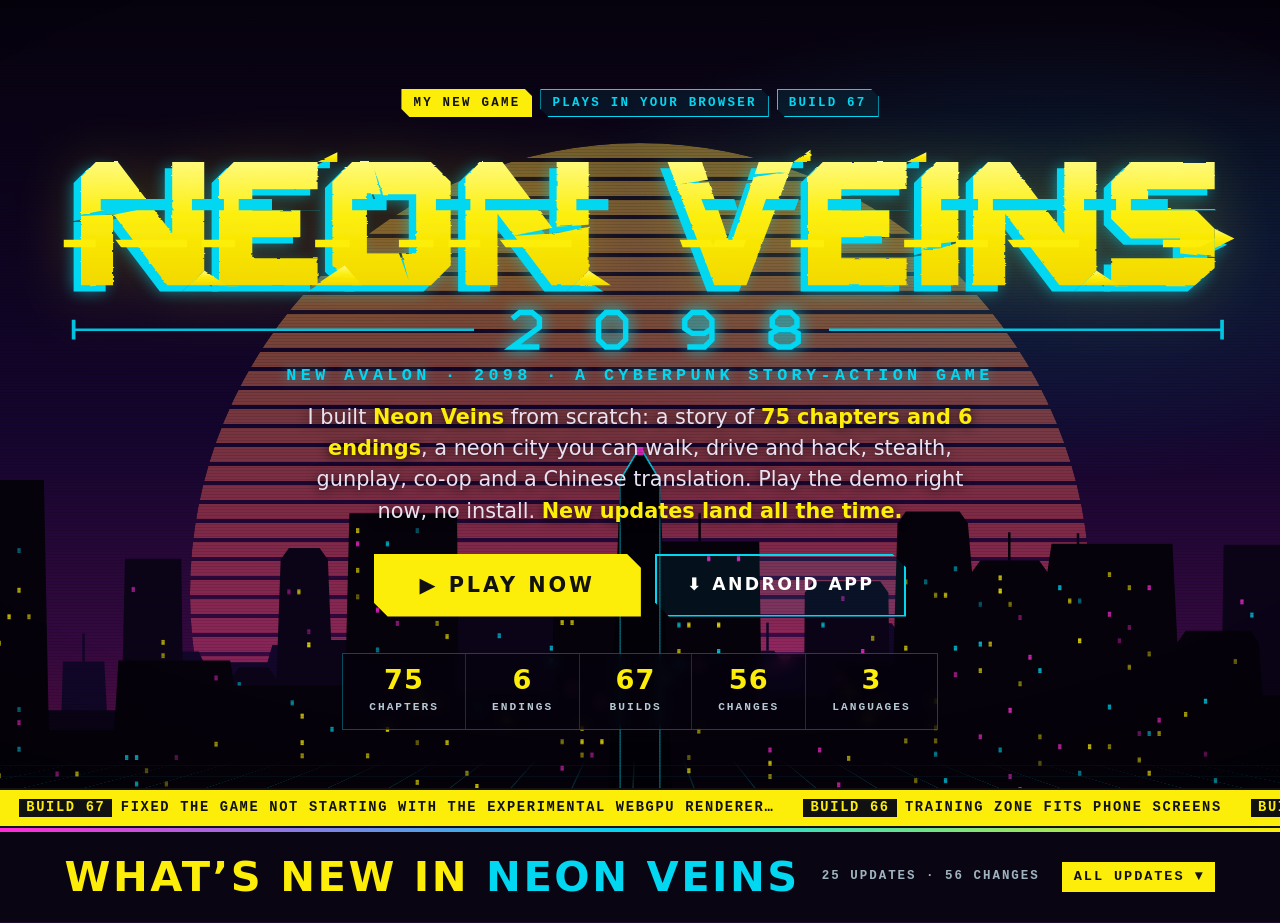
==== commit cabf35d1: "Build 67: the game starts again under the opt-in WebGPU renderer The low-poly shading plugin (NVFace" ====
--- a/promo/neon-veins-banner.html
+++ b/promo/neon-veins-banner.html
@@ -106,7 +106,7 @@
 <div class="nvb" role="region" aria-label="Neon Veins, a cyberpunk game I built">
 <div class="nvb-sky"></div><div class="nvb-sun"></div><svg class="nvb-city" viewBox="0 0 1600 460" preserveAspectRatio="xMidYMax slice" aria-hidden="true"><polygon points="-15,460 -15,239 57,239 62,370 100,370 103,259 153,259 159,375 211,375 211,247 267,247 273,260 350,260 356,239 431,239 433,246 492,246 497,307 507,293 534,293 544,307 545,364 590,364 594,340 604,326 655,326 665,340 670,222 680,208 724,208 734,222 740,303 817,303 823,310 876,310 880,243 934,243 937,260 947,246 962,246 972,260 973,267 983,253 1033,253 1043,267 1044,227 1054,213 1104,213 1114,227 1116,393 1126,379 1176,379 1186,393 1187,211 1258,211 1261,310 1322,310 1322,245 1360,245 1365,392 1375,378 1426,378 1436,392 1442,321 1498,321 1500,368 1566,368 1571,354 1613,354 1614,324 1677,324 1678,460" fill="#12072a"/><rect x="19.5" y="205" width="3" height="34" fill="#12072a"/><rect x="41" y="305" width="4" height="6" fill="#ff2bd6" opacity="0.49"/><rect x="-7" y="449" width="4" height="6" fill="#ff2bd6" opacity="0.84"/><rect x="5" y="449" width="4" height="6" fill="#fcee09" opacity="0.69"/><rect x="17" y="449" width="4" height="6" fill="#02d7f2" opacity="0.70"/><rect x="126.5" y="225" width="3" height="34" fill="#12072a"/><rect x="111" y="357" width="4" height="6" fill="#02d7f2" opacity="0.69"/><rect x="191" y="409" width="4" height="6" fill="#02d7f2" opacity="0.73"/><rect x="255" y="265" width="4" height="6" fill="#02d7f2" opacity="0.67"/><rect x="219" y="297" width="4" height="6" fill="#ff2bd6" opacity="0.43"/><rect x="231" y="377" width="4" height="6" fill="#02d7f2" opacity="0.63"/><rect x="243" y="393" width="4" height="6" fill="#fcee09" opacity="0.71"/><rect x="231" y="425" width="4" height="6" fill="#fcee09" opacity="0.52"/><rect x="341" y="310" width="4" height="6" fill="#02d7f2" opacity="0.55"/><rect x="293" y="326" width="4" height="6" fill="#fcee09" opacity="0.64"/><rect x="341" y="358" width="4" height="6" fill="#ff2bd6" opacity="0.55"/><rect x="388" y="273" width="4" height="6" fill="#02d7f2" opacity="0.75"/><rect x="388" y="353" width="4" height="6" fill="#ff2bd6" opacity="0.57"/><rect x="465" y="280" width="4" height="6" fill="#fcee09" opacity="0.40"/><rect x="441" y="312" width="4" height="6" fill="#fcee09" opacity="0.75"/><rect x="465" y="392" width="4" height="6" fill="#ff2bd6" opacity="0.54"/><rect x="505" y="375" width="4" height="6" fill="#fcee09" opacity="0.69"/><rect x="517" y="423" width="4" height="6" fill="#fcee09" opacity="0.67"/><rect x="517" y="439" width="4" height="6" fill="#02d7f2" opacity="0.56"/><rect x="565.5" y="330" width="3" height="34" fill="#12072a"/><rect x="553" y="414" width="4" height="6" fill="#fcee09" opacity="0.55"/><rect x="702" y="226" width="4" height="6" fill="#02d7f2" opacity="0.83"/><rect x="690" y="274" width="4" height="6" fill="#ff2bd6" opacity="0.73"/><rect x="702" y="274" width="4" height="6" fill="#fcee09" opacity="0.60"/><rect x="690" y="370" width="4" height="6" fill="#fcee09" opacity="0.62"/><rect x="690" y="402" width="4" height="6" fill="#fcee09" opacity="0.62"/><rect x="714" y="434" width="4" height="6" fill="#fcee09" opacity="0.60"/><rect x="748" y="321" width="4" height="6" fill="#fcee09" opacity="0.65"/><rect x="760" y="337" width="4" height="6" fill="#ff2bd6" opacity="0.38"/><rect x="796" y="353" width="4" height="6" fill="#fcee09" opacity="0.40"/><rect x="748" y="385" width="4" height="6" fill="#fcee09" opacity="0.63"/><rect x="772" y="433" width="4" height="6" fill="#02d7f2" opacity="0.52"/><rect x="796" y="449" width="4" height="6" fill="#fcee09" opacity="0.74"/><rect x="847.5" y="276" width="3" height="34" fill="#12072a"/><rect x="843" y="344" width="4" height="6" fill="#fcee09" opacity="0.84"/><rect x="831" y="360" width="4" height="6" fill="#fcee09" opacity="0.57"/><rect x="855" y="424" width="4" height="6" fill="#fcee09" opacity="0.63"/><rect x="867" y="424" width="4" height="6" fill="#ff2bd6" opacity="0.63"/><rect x="855" y="440" width="4" height="6" fill="#fcee09" opacity="0.44"/><rect x="900" y="373" width="4" height="6" fill="#fcee09" opacity="0.67"/><rect x="912" y="389" width="4" height="6" fill="#fcee09" opacity="0.46"/><rect x="952.5" y="212" width="3" height="34" fill="#12072a"/><rect x="957" y="264" width="4" height="6" fill="#ff2bd6" opacity="0.79"/><rect x="981" y="319" width="4" height="6" fill="#02d7f2" opacity="0.62"/><rect x="981" y="383" width="4" height="6" fill="#02d7f2" opacity="0.50"/><rect x="1005" y="383" width="4" height="6" fill="#ff2bd6" opacity="0.68"/><rect x="1017" y="399" width="4" height="6" fill="#fcee09" opacity="0.50"/><rect x="1100" y="311" width="4" height="6" fill="#fcee09" opacity="0.59"/><rect x="1076" y="327" width="4" height="6" fill="#ff2bd6" opacity="0.44"/><rect x="1064" y="439" width="4" height="6" fill="#ff2bd6" opacity="0.66"/><rect x="1136" y="413" width="4" height="6" fill="#fcee09" opacity="0.61"/><rect x="1220.5" y="177" width="3" height="34" fill="#12072a"/><rect x="1207" y="245" width="4" height="6" fill="#02d7f2" opacity="0.45"/><rect x="1219" y="309" width="4" height="6" fill="#ff2bd6" opacity="0.65"/><rect x="1231" y="309" width="4" height="6" fill="#02d7f2" opacity="0.36"/><rect x="1207" y="325" width="4" height="6" fill="#ff2bd6" opacity="0.70"/><rect x="1231" y="357" width="4" height="6" fill="#fcee09" opacity="0.58"/><rect x="1207" y="421" width="4" height="6" fill="#02d7f2" opacity="0.75"/><rect x="1219" y="437" width="4" height="6" fill="#02d7f2" opacity="0.38"/><rect x="1269" y="328" width="4" height="6" fill="#02d7f2" opacity="0.65"/><rect x="1293" y="376" width="4" height="6" fill="#ff2bd6" opacity="0.68"/><rect x="1342" y="295" width="4" height="6" fill="#fcee09" opacity="0.71"/><rect x="1342" y="423" width="4" height="6" fill="#fcee09" opacity="0.46"/><rect x="1398.5" y="344" width="3" height="34" fill="#12072a"/><rect x="1409" y="396" width="4" height="6" fill="#fcee09" opacity="0.84"/><rect x="1421" y="396" width="4" height="6" fill="#02d7f2" opacity="0.70"/><rect x="1450" y="419" width="4" height="6" fill="#ff2bd6" opacity="0.58"/><rect x="1450" y="435" width="4" height="6" fill="#02d7f2" opacity="0.81"/><rect x="1532" y="386" width="4" height="6" fill="#fcee09" opacity="0.78"/><rect x="1556" y="402" width="4" height="6" fill="#fcee09" opacity="0.61"/><rect x="1643.5" y="290" width="3" height="34" fill="#12072a"/><rect x="1634" y="390" width="4" height="6" fill="#fcee09" opacity="0.53"/><rect x="1646" y="390" width="4" height="6" fill="#ff2bd6" opacity="0.76"/><polygon points="-10,460 -10,136 66,136 66,318 174,318 178,135 246,135 248,299 306,299 306,280 316,266 351,266 361,280 366,136 376,122 413,122 423,136 427,233 500,233 503,198 603,198 608,173 618,159 673,159 683,173 683,188 693,174 764,174 774,188 777,178 827,178 827,301 928,301 931,323 998,323 999,176 1009,162 1090,162 1100,176 1102,335 1208,335 1209,311 1298,311 1304,138 1355,138 1357,331 1412,331 1418,310 1502,310 1505,118 1576,118 1581,265 1642,265 1648,460" fill="#0b0418"/><rect x="22" y="154" width="4" height="6" fill="#fcee09" opacity="0.45"/><rect x="34" y="154" width="4" height="6" fill="#02d7f2" opacity="0.79"/><rect x="-2" y="170" width="4" height="6" fill="#fcee09" opacity="0.67"/><rect x="46" y="218" width="4" height="6" fill="#ff2bd6" opacity="0.39"/><rect x="10" y="298" width="4" height="6" fill="#02d7f2" opacity="0.38"/><rect x="46" y="298" width="4" height="6" fill="#ff2bd6" opacity="0.39"/><rect x="-2" y="314" width="4" height="6" fill="#02d7f2" opacity="0.69"/><rect x="-2" y="426" width="4" height="6" fill="#fcee09" opacity="0.68"/><rect x="110" y="352" width="4" height="6" fill="#fcee09" opacity="0.37"/><rect x="74" y="368" width="4" height="6" fill="#fcee09" opacity="0.49"/><rect x="98" y="368" width="4" height="6" fill="#ff2bd6" opacity="0.77"/><rect x="98" y="384" width="4" height="6" fill="#ff2bd6" opacity="0.45"/><rect x="158" y="432" width="4" height="6" fill="#ff2bd6" opacity="0.63"/><rect x="186" y="169" width="4" height="6" fill="#ff2bd6" opacity="0.58"/><rect x="222" y="233" width="4" height="6" fill="#fcee09" opacity="0.65"/><rect x="222" y="249" width="4" height="6" fill="#fcee09" opacity="0.52"/><rect x="198" y="265" width="4" height="6" fill="#02d7f2" opacity="0.57"/><rect x="222" y="265" width="4" height="6" fill="#fcee09" opacity="0.62"/><rect x="210" y="313" width="4" height="6" fill="#fcee09" opacity="0.54"/><rect x="222" y="393" width="4" height="6" fill="#02d7f2" opacity="0.83"/><rect x="280" y="317" width="4" height="6" fill="#fcee09" opacity="0.40"/><rect x="268" y="333" width="4" height="6" fill="#fcee09" opacity="0.52"/><rect x="268" y="349" width="4" height="6" fill="#02d7f2" opacity="0.64"/><rect x="292" y="381" width="4" height="6" fill="#02d7f2" opacity="0.56"/><rect x="280" y="397" width="4" height="6" fill="#ff2bd6" opacity="0.67"/><rect x="292" y="413" width="4" height="6" fill="#ff2bd6" opacity="0.50"/><rect x="314" y="284" width="4" height="6" fill="#02d7f2" opacity="0.54"/><rect x="326" y="428" width="4" height="6" fill="#ff2bd6" opacity="0.84"/><rect x="374" y="172" width="4" height="6" fill="#ff2bd6" opacity="0.44"/><rect x="386" y="172" width="4" height="6" fill="#fcee09" opacity="0.68"/><rect x="398" y="220" width="4" height="6" fill="#ff2bd6" opacity="0.38"/><rect x="398" y="236" width="4" height="6" fill="#fcee09" opacity="0.82"/><rect x="374" y="380" width="4" height="6" fill="#fcee09" opacity="0.44"/><rect x="386" y="380" width="4" height="6" fill="#ff2bd6" opacity="0.71"/><rect x="374" y="412" width="4" height="6" fill="#ff2bd6" opacity="0.44"/><rect x="398" y="412" width="4" height="6" fill="#02d7f2" opacity="0.74"/><rect x="410" y="412" width="4" height="6" fill="#fcee09" opacity="0.48"/><rect x="435" y="315" width="4" height="6" fill="#ff2bd6" opacity="0.43"/><rect x="471" y="315" width="4" height="6" fill="#fcee09" opacity="0.37"/><rect x="459" y="331" width="4" height="6" fill="#ff2bd6" opacity="0.54"/><rect x="483" y="379" width="4" height="6" fill="#fcee09" opacity="0.53"/><rect x="435" y="411" width="4" height="6" fill="#02d7f2" opacity="0.65"/><rect x="459" y="443" width="4" height="6" fill="#fcee09" opacity="0.72"/><rect x="483" y="443" width="4" height="6" fill="#02d7f2" opacity="0.62"/><rect x="523" y="216" width="4" height="6" fill="#02d7f2" opacity="0.41"/><rect x="523" y="248" width="4" height="6" fill="#02d7f2" opacity="0.53"/><rect x="535" y="264" width="4" height="6" fill="#ff2bd6" opacity="0.37"/><rect x="535" y="344" width="4" height="6" fill="#02d7f2" opacity="0.49"/><rect x="583" y="392" width="4" height="6" fill="#ff2bd6" opacity="0.42"/><rect x="535" y="408" width="4" height="6" fill="#ff2bd6" opacity="0.45"/><rect x="616" y="177" width="4" height="6" fill="#02d7f2" opacity="0.47"/><rect x="628" y="225" width="4" height="6" fill="#02d7f2" opacity="0.65"/><rect x="640" y="337" width="4" height="6" fill="#02d7f2" opacity="0.38"/><rect x="664" y="353" width="4" height="6" fill="#02d7f2" opacity="0.57"/><rect x="628" y="369" width="4" height="6" fill="#02d7f2" opacity="0.70"/><rect x="739" y="224" width="4" height="6" fill="#fcee09" opacity="0.70"/><rect x="691" y="240" width="4" height="6" fill="#02d7f2" opacity="0.72"/><rect x="739" y="240" width="4" height="6" fill="#fcee09" opacity="0.38"/><rect x="691" y="256" width="4" height="6" fill="#02d7f2" opacity="0.76"/><rect x="727" y="288" width="4" height="6" fill="#02d7f2" opacity="0.81"/><rect x="691" y="304" width="4" height="6" fill="#02d7f2" opacity="0.46"/><rect x="691" y="320" width="4" height="6" fill="#02d7f2" opacity="0.44"/><rect x="727" y="320" width="4" height="6" fill="#ff2bd6" opacity="0.82"/><rect x="691" y="352" width="4" height="6" fill="#ff2bd6" opacity="0.61"/><rect x="763" y="352" width="4" height="6" fill="#02d7f2" opacity="0.75"/><rect x="691" y="384" width="4" height="6" fill="#fcee09" opacity="0.76"/><rect x="691" y="400" width="4" height="6" fill="#ff2bd6" opacity="0.60"/><rect x="703" y="416" width="4" height="6" fill="#02d7f2" opacity="0.76"/><rect x="797" y="388" width="4" height="6" fill="#ff2bd6" opacity="0.53"/><rect x="895" y="351" width="4" height="6" fill="#02d7f2" opacity="0.60"/><rect x="907" y="399" width="4" height="6" fill="#ff2bd6" opacity="0.60"/><rect x="907" y="415" width="4" height="6" fill="#02d7f2" opacity="0.71"/><rect x="907" y="431" width="4" height="6" fill="#02d7f2" opacity="0.75"/><rect x="939" y="437" width="4" height="6" fill="#02d7f2" opacity="0.83"/><rect x="1043" y="180" width="4" height="6" fill="#ff2bd6" opacity="0.47"/><rect x="1019" y="212" width="4" height="6" fill="#02d7f2" opacity="0.73"/><rect x="1079" y="228" width="4" height="6" fill="#fcee09" opacity="0.54"/><rect x="1067" y="244" width="4" height="6" fill="#ff2bd6" opacity="0.82"/><rect x="1031" y="276" width="4" height="6" fill="#fcee09" opacity="0.74"/><rect x="1031" y="372" width="4" height="6" fill="#ff2bd6" opacity="0.61"/><rect x="1079" y="436" width="4" height="6" fill="#fcee09" opacity="0.65"/><rect x="1153.5" y="301" width="3" height="34" fill="#0b0418"/><rect x="1170" y="401" width="4" height="6" fill="#ff2bd6" opacity="0.71"/><rect x="1158" y="417" width="4" height="6" fill="#fcee09" opacity="0.85"/><rect x="1134" y="433" width="4" height="6" fill="#02d7f2" opacity="0.37"/><rect x="1229" y="361" width="4" height="6" fill="#ff2bd6" opacity="0.44"/><rect x="1265" y="361" width="4" height="6" fill="#fcee09" opacity="0.63"/><rect x="1277" y="377" width="4" height="6" fill="#fcee09" opacity="0.75"/><rect x="1289" y="441" width="4" height="6" fill="#02d7f2" opacity="0.75"/><rect x="1327.5" y="104" width="3" height="34" fill="#0b0418"/><rect x="1312" y="204" width="4" height="6" fill="#ff2bd6" opacity="0.77"/><rect x="1312" y="428" width="4" height="6" fill="#fcee09" opacity="0.63"/><rect x="1389" y="349" width="4" height="6" fill="#fcee09" opacity="0.42"/><rect x="1377" y="413" width="4" height="6" fill="#ff2bd6" opacity="0.54"/><rect x="1438" y="328" width="4" height="6" fill="#fcee09" opacity="0.73"/><rect x="1438" y="424" width="4" height="6" fill="#fcee09" opacity="0.48"/><rect x="1450" y="424" width="4" height="6" fill="#fcee09" opacity="0.48"/><rect x="1525" y="184" width="4" height="6" fill="#ff2bd6" opacity="0.75"/><rect x="1537" y="200" width="4" height="6" fill="#02d7f2" opacity="0.72"/><rect x="1525" y="296" width="4" height="6" fill="#fcee09" opacity="0.57"/><rect x="1613" y="283" width="4" height="6" fill="#fcee09" opacity="0.82"/><rect x="1625" y="299" width="4" height="6" fill="#ff2bd6" opacity="0.40"/><rect x="1601" y="315" width="4" height="6" fill="#fcee09" opacity="0.36"/><polygon points="-20,460 -20,40 80,40 86,342 165,342 170,258 305,258 310,288 444,288 449,80 579,80 581,307 591,293 684,293 694,307 696,157 706,143 790,143 800,157 801,114 944,114 947,311 957,297 1014,297 1024,311 1030,259 1106,259 1111,92 1121,78 1186,78 1196,92 1201,151 1211,137 1282,137 1292,151 1297,117 1443,117 1449,236 1459,222 1537,222 1547,236 1552,300 1628,300 1628,325 1710,325 1712,460" fill="#05020b"/><rect x="48" y="122" width="4" height="6" fill="#02d7f2" opacity="0.42"/><rect x="12" y="170" width="4" height="6" fill="#fcee09" opacity="0.52"/><rect x="48" y="170" width="4" height="6" fill="#fcee09" opacity="0.68"/><rect x="36" y="202" width="4" height="6" fill="#fcee09" opacity="0.75"/><rect x="60" y="202" width="4" height="6" fill="#fcee09" opacity="0.57"/><rect x="24" y="234" width="4" height="6" fill="#fcee09" opacity="0.75"/><rect x="48" y="314" width="4" height="6" fill="#02d7f2" opacity="0.50"/><rect x="48" y="330" width="4" height="6" fill="#ff2bd6" opacity="0.65"/><rect x="48" y="362" width="4" height="6" fill="#02d7f2" opacity="0.63"/><rect x="24" y="394" width="4" height="6" fill="#fcee09" opacity="0.71"/><rect x="36" y="426" width="4" height="6" fill="#ff2bd6" opacity="0.55"/><rect x="0" y="442" width="4" height="6" fill="#02d7f2" opacity="0.47"/><rect x="12" y="442" width="4" height="6" fill="#02d7f2" opacity="0.75"/><rect x="94" y="392" width="4" height="6" fill="#ff2bd6" opacity="0.58"/><rect x="118" y="392" width="4" height="6" fill="#fcee09" opacity="0.78"/><rect x="106" y="424" width="4" height="6" fill="#fcee09" opacity="0.54"/><rect x="286" y="276" width="4" height="6" fill="#ff2bd6" opacity="0.48"/><rect x="286" y="356" width="4" height="6" fill="#fcee09" opacity="0.63"/><rect x="178" y="372" width="4" height="6" fill="#02d7f2" opacity="0.80"/><rect x="190" y="372" width="4" height="6" fill="#02d7f2" opacity="0.84"/><rect x="238" y="372" width="4" height="6" fill="#ff2bd6" opacity="0.39"/><rect x="202" y="388" width="4" height="6" fill="#fcee09" opacity="0.39"/><rect x="190" y="404" width="4" height="6" fill="#02d7f2" opacity="0.83"/><rect x="226" y="404" width="4" height="6" fill="#fcee09" opacity="0.41"/><rect x="214" y="436" width="4" height="6" fill="#fcee09" opacity="0.59"/><rect x="378" y="306" width="4" height="6" fill="#02d7f2" opacity="0.60"/><rect x="390" y="322" width="4" height="6" fill="#fcee09" opacity="0.73"/><rect x="426" y="338" width="4" height="6" fill="#02d7f2" opacity="0.68"/><rect x="390" y="354" width="4" height="6" fill="#fcee09" opacity="0.77"/><rect x="390" y="370" width="4" height="6" fill="#fcee09" opacity="0.61"/><rect x="354" y="434" width="4" height="6" fill="#fcee09" opacity="0.53"/><rect x="366" y="434" width="4" height="6" fill="#fcee09" opacity="0.41"/><rect x="457" y="98" width="4" height="6" fill="#fcee09" opacity="0.67"/><rect x="529" y="98" width="4" height="6" fill="#02d7f2" opacity="0.37"/><rect x="457" y="114" width="4" height="6" fill="#ff2bd6" opacity="0.75"/><rect x="493" y="114" width="4" height="6" fill="#02d7f2" opacity="0.72"/><rect x="457" y="146" width="4" height="6" fill="#fcee09" opacity="0.61"/><rect x="493" y="162" width="4" height="6" fill="#fcee09" opacity="0.51"/><rect x="457" y="178" width="4" height="6" fill="#fcee09" opacity="0.37"/><rect x="481" y="178" width="4" height="6" fill="#fcee09" opacity="0.39"/><rect x="505" y="178" width="4" height="6" fill="#ff2bd6" opacity="0.66"/><rect x="553" y="178" width="4" height="6" fill="#fcee09" opacity="0.64"/><rect x="481" y="194" width="4" height="6" fill="#ff2bd6" opacity="0.79"/><rect x="505" y="210" width="4" height="6" fill="#ff2bd6" opacity="0.50"/><rect x="553" y="210" width="4" height="6" fill="#fcee09" opacity="0.50"/><rect x="565" y="226" width="4" height="6" fill="#fcee09" opacity="0.66"/><rect x="481" y="242" width="4" height="6" fill="#02d7f2" opacity="0.51"/><rect x="505" y="274" width="4" height="6" fill="#fcee09" opacity="0.63"/><rect x="517" y="274" width="4" height="6" fill="#fcee09" opacity="0.45"/><rect x="529" y="290" width="4" height="6" fill="#fcee09" opacity="0.35"/><rect x="529" y="306" width="4" height="6" fill="#fcee09" opacity="0.77"/><rect x="553" y="306" width="4" height="6" fill="#fcee09" opacity="0.37"/><rect x="493" y="338" width="4" height="6" fill="#fcee09" opacity="0.84"/><rect x="529" y="354" width="4" height="6" fill="#fcee09" opacity="0.38"/><rect x="565" y="354" width="4" height="6" fill="#fcee09" opacity="0.71"/><rect x="469" y="370" width="4" height="6" fill="#fcee09" opacity="0.64"/><rect x="529" y="402" width="4" height="6" fill="#fcee09" opacity="0.69"/><rect x="481" y="418" width="4" height="6" fill="#fcee09" opacity="0.40"/><rect x="565" y="418" width="4" height="6" fill="#02d7f2" opacity="0.77"/><rect x="457" y="450" width="4" height="6" fill="#02d7f2" opacity="0.51"/><rect x="601" y="311" width="4" height="6" fill="#02d7f2" opacity="0.38"/><rect x="637" y="327" width="4" height="6" fill="#fcee09" opacity="0.46"/><rect x="589" y="391" width="4" height="6" fill="#fcee09" opacity="0.55"/><rect x="601" y="407" width="4" height="6" fill="#fcee09" opacity="0.84"/><rect x="613" y="423" width="4" height="6" fill="#fcee09" opacity="0.35"/><rect x="788" y="161" width="4" height="6" fill="#fcee09" opacity="0.82"/><rect x="764" y="177" width="4" height="6" fill="#fcee09" opacity="0.46"/><rect x="704" y="193" width="4" height="6" fill="#02d7f2" opacity="0.40"/><rect x="704" y="209" width="4" height="6" fill="#fcee09" opacity="0.70"/><rect x="716" y="209" width="4" height="6" fill="#fcee09" opacity="0.67"/><rect x="776" y="273" width="4" height="6" fill="#ff2bd6" opacity="0.43"/><rect x="716" y="289" width="4" height="6" fill="#ff2bd6" opacity="0.82"/><rect x="776" y="289" width="4" height="6" fill="#ff2bd6" opacity="0.79"/><rect x="752" y="305" width="4" height="6" fill="#ff2bd6" opacity="0.72"/><rect x="728" y="337" width="4" height="6" fill="#fcee09" opacity="0.56"/><rect x="704" y="353" width="4" height="6" fill="#fcee09" opacity="0.47"/><rect x="728" y="353" width="4" height="6" fill="#fcee09" opacity="0.76"/><rect x="752" y="353" width="4" height="6" fill="#fcee09" opacity="0.79"/><rect x="728" y="369" width="4" height="6" fill="#fcee09" opacity="0.45"/><rect x="740" y="369" width="4" height="6" fill="#ff2bd6" opacity="0.50"/><rect x="704" y="385" width="4" height="6" fill="#ff2bd6" opacity="0.61"/><rect x="716" y="417" width="4" height="6" fill="#ff2bd6" opacity="0.66"/><rect x="788" y="417" width="4" height="6" fill="#ff2bd6" opacity="0.67"/><rect x="704" y="433" width="4" height="6" fill="#02d7f2" opacity="0.63"/><rect x="870.5" y="80" width="3" height="34" fill="#05020b"/><rect x="881" y="132" width="4" height="6" fill="#ff2bd6" opacity="0.82"/><rect x="917" y="132" width="4" height="6" fill="#ff2bd6" opacity="0.82"/><rect x="845" y="212" width="4" height="6" fill="#02d7f2" opacity="0.72"/><rect x="857" y="212" width="4" height="6" fill="#fcee09" opacity="0.78"/><rect x="893" y="212" width="4" height="6" fill="#fcee09" opacity="0.84"/><rect x="845" y="244" width="4" height="6" fill="#fcee09" opacity="0.67"/><rect x="893" y="244" width="4" height="6" fill="#02d7f2" opacity="0.84"/><rect x="845" y="260" width="4" height="6" fill="#02d7f2" opacity="0.75"/><rect x="869" y="260" width="4" height="6" fill="#ff2bd6" opacity="0.75"/><rect x="833" y="276" width="4" height="6" fill="#02d7f2" opacity="0.56"/><rect x="809" y="324" width="4" height="6" fill="#fcee09" opacity="0.61"/><rect x="869" y="340" width="4" height="6" fill="#fcee09" opacity="0.54"/><rect x="857" y="372" width="4" height="6" fill="#fcee09" opacity="0.38"/><rect x="857" y="388" width="4" height="6" fill="#fcee09" opacity="0.71"/><rect x="809" y="404" width="4" height="6" fill="#02d7f2" opacity="0.47"/><rect x="905" y="420" width="4" height="6" fill="#02d7f2" opacity="0.63"/><rect x="809" y="436" width="4" height="6" fill="#ff2bd6" opacity="0.56"/><rect x="955" y="363" width="4" height="6" fill="#ff2bd6" opacity="0.70"/><rect x="1015" y="363" width="4" height="6" fill="#ff2bd6" opacity="0.72"/><rect x="955" y="379" width="4" height="6" fill="#fcee09" opacity="0.77"/><rect x="955" y="395" width="4" height="6" fill="#fcee09" opacity="0.56"/><rect x="1038" y="277" width="4" height="6" fill="#ff2bd6" opacity="0.70"/><rect x="1050" y="293" width="4" height="6" fill="#fcee09" opacity="0.57"/><rect x="1086" y="309" width="4" height="6" fill="#fcee09" opacity="0.45"/><rect x="1074" y="325" width="4" height="6" fill="#fcee09" opacity="0.62"/><rect x="1050" y="373" width="4" height="6" fill="#fcee09" opacity="0.64"/><rect x="1038" y="405" width="4" height="6" fill="#ff2bd6" opacity="0.75"/><rect x="1179" y="144" width="4" height="6" fill="#02d7f2" opacity="0.52"/><rect x="1119" y="160" width="4" height="6" fill="#fcee09" opacity="0.50"/><rect x="1143" y="160" width="4" height="6" fill="#02d7f2" opacity="0.45"/><rect x="1155" y="176" width="4" height="6" fill="#fcee09" opacity="0.51"/><rect x="1167" y="176" width="4" height="6" fill="#fcee09" opacity="0.70"/><rect x="1119" y="240" width="4" height="6" fill="#fcee09" opacity="0.70"/><rect x="1179" y="240" width="4" height="6" fill="#02d7f2" opacity="0.75"/><rect x="1179" y="272" width="4" height="6" fill="#ff2bd6" opacity="0.56"/><rect x="1155" y="304" width="4" height="6" fill="#fcee09" opacity="0.48"/><rect x="1155" y="336" width="4" height="6" fill="#fcee09" opacity="0.65"/><rect x="1119" y="352" width="4" height="6" fill="#fcee09" opacity="0.49"/><rect x="1155" y="352" width="4" height="6" fill="#fcee09" opacity="0.42"/><rect x="1155" y="368" width="4" height="6" fill="#02d7f2" opacity="0.59"/><rect x="1131" y="400" width="4" height="6" fill="#fcee09" opacity="0.48"/><rect x="1167" y="400" width="4" height="6" fill="#02d7f2" opacity="0.82"/><rect x="1167" y="416" width="4" height="6" fill="#02d7f2" opacity="0.73"/><rect x="1143" y="432" width="4" height="6" fill="#02d7f2" opacity="0.69"/><rect x="1167" y="432" width="4" height="6" fill="#02d7f2" opacity="0.73"/><rect x="1143" y="448" width="4" height="6" fill="#fcee09" opacity="0.47"/><rect x="1244.5" y="103" width="3" height="34" fill="#05020b"/><rect x="1233" y="155" width="4" height="6" fill="#fcee09" opacity="0.74"/><rect x="1233" y="171" width="4" height="6" fill="#fcee09" opacity="0.84"/><rect x="1209" y="187" width="4" height="6" fill="#02d7f2" opacity="0.37"/><rect x="1245" y="187" width="4" height="6" fill="#fcee09" opacity="0.46"/><rect x="1257" y="203" width="4" height="6" fill="#ff2bd6" opacity="0.43"/><rect x="1209" y="235" width="4" height="6" fill="#02d7f2" opacity="0.79"/><rect x="1221" y="235" width="4" height="6" fill="#fcee09" opacity="0.65"/><rect x="1269" y="251" width="4" height="6" fill="#ff2bd6" opacity="0.79"/><rect x="1209" y="267" width="4" height="6" fill="#fcee09" opacity="0.63"/><rect x="1281" y="267" width="4" height="6" fill="#02d7f2" opacity="0.77"/><rect x="1257" y="283" width="4" height="6" fill="#fcee09" opacity="0.48"/><rect x="1245" y="315" width="4" height="6" fill="#ff2bd6" opacity="0.83"/><rect x="1209" y="347" width="4" height="6" fill="#ff2bd6" opacity="0.71"/><rect x="1281" y="347" width="4" height="6" fill="#fcee09" opacity="0.49"/><rect x="1233" y="363" width="4" height="6" fill="#02d7f2" opacity="0.65"/><rect x="1281" y="379" width="4" height="6" fill="#fcee09" opacity="0.37"/><rect x="1245" y="395" width="4" height="6" fill="#ff2bd6" opacity="0.63"/><rect x="1257" y="411" width="4" height="6" fill="#fcee09" opacity="0.70"/><rect x="1221" y="443" width="4" height="6" fill="#ff2bd6" opacity="0.42"/><rect x="1365" y="151" width="4" height="6" fill="#fcee09" opacity="0.58"/><rect x="1305" y="167" width="4" height="6" fill="#02d7f2" opacity="0.78"/><rect x="1389" y="167" width="4" height="6" fill="#fcee09" opacity="0.55"/><rect x="1413" y="167" width="4" height="6" fill="#ff2bd6" opacity="0.73"/><rect x="1317" y="183" width="4" height="6" fill="#fcee09" opacity="0.66"/><rect x="1329" y="183" width="4" height="6" fill="#02d7f2" opacity="0.43"/><rect x="1365" y="199" width="4" height="6" fill="#ff2bd6" opacity="0.70"/><rect x="1389" y="215" width="4" height="6" fill="#ff2bd6" opacity="0.39"/><rect x="1329" y="231" width="4" height="6" fill="#fcee09" opacity="0.80"/><rect x="1377" y="231" width="4" height="6" fill="#ff2bd6" opacity="0.37"/><rect x="1413" y="247" width="4" height="6" fill="#fcee09" opacity="0.42"/><rect x="1389" y="263" width="4" height="6" fill="#fcee09" opacity="0.51"/><rect x="1365" y="311" width="4" height="6" fill="#02d7f2" opacity="0.75"/><rect x="1425" y="327" width="4" height="6" fill="#ff2bd6" opacity="0.70"/><rect x="1401" y="343" width="4" height="6" fill="#ff2bd6" opacity="0.45"/><rect x="1413" y="343" width="4" height="6" fill="#02d7f2" opacity="0.64"/><rect x="1425" y="343" width="4" height="6" fill="#fcee09" opacity="0.62"/><rect x="1305" y="359" width="4" height="6" fill="#ff2bd6" opacity="0.77"/><rect x="1341" y="359" width="4" height="6" fill="#fcee09" opacity="0.83"/><rect x="1365" y="359" width="4" height="6" fill="#fcee09" opacity="0.55"/><rect x="1401" y="375" width="4" height="6" fill="#fcee09" opacity="0.62"/><rect x="1329" y="391" width="4" height="6" fill="#02d7f2" opacity="0.61"/><rect x="1413" y="391" width="4" height="6" fill="#fcee09" opacity="0.79"/><rect x="1425" y="439" width="4" height="6" fill="#ff2bd6" opacity="0.74"/><rect x="1517" y="256" width="4" height="6" fill="#fcee09" opacity="0.41"/><rect x="1481" y="304" width="4" height="6" fill="#02d7f2" opacity="0.83"/><rect x="1457" y="320" width="4" height="6" fill="#fcee09" opacity="0.70"/><rect x="1481" y="368" width="4" height="6" fill="#ff2bd6" opacity="0.40"/><rect x="1493" y="400" width="4" height="6" fill="#02d7f2" opacity="0.73"/><rect x="1517" y="416" width="4" height="6" fill="#02d7f2" opacity="0.62"/><rect x="1493" y="432" width="4" height="6" fill="#ff2bd6" opacity="0.50"/><rect x="1529" y="432" width="4" height="6" fill="#fcee09" opacity="0.41"/><rect x="1596" y="414" width="4" height="6" fill="#fcee09" opacity="0.69"/><rect x="1636" y="343" width="4" height="6" fill="#fcee09" opacity="0.72"/><rect x="1672" y="343" width="4" height="6" fill="#fcee09" opacity="0.55"/><rect x="1660" y="359" width="4" height="6" fill="#02d7f2" opacity="0.49"/><rect x="1672" y="391" width="4" height="6" fill="#ff2bd6" opacity="0.70"/><rect x="1696" y="423" width="4" height="6" fill="#fcee09" opacity="0.82"/><g><polygon points="760,460 776,40 800,0 824,40 840,460" fill="#030108"/><path d="M776 40L800 0L824 40" fill="none" stroke="#02d7f2" stroke-width="2" opacity=".9"/><path d="M776 40V460M824 40V460" stroke="#02d7f2" stroke-width="1.5" opacity=".55"/><rect x="796" y="-30" width="8" height="40" fill="#ff2bd6" opacity=".9"/></g></svg><div class="nvb-grid"></div><div class="nvb-vig"></div><div class="nvb-scan"></div>
 <div class="nvb-in">
-<div class="nvb-chips"><span class="nvb-chip y">MY NEW GAME</span><span class="nvb-chip">PLAYS IN YOUR BROWSER</span><span class="nvb-chip">BUILD 66</span></div>
+<div class="nvb-chips"><span class="nvb-chip y">MY NEW GAME</span><span class="nvb-chip">PLAYS IN YOUR BROWSER</span><span class="nvb-chip">BUILD 67</span></div>
 <a class="nvb-logo wide" href="https://winsontian254-dotcom.github.io/NEON_VIENS/" target="_blank" rel="noopener" aria-label="Play Neon Veins"><svg class="nvlsvg" viewBox="-30 -22 990 176" role="img" aria-label="NEON VEINS" overflow="visible" xmlns="http://www.w3.org/2000/svg"> <defs> <linearGradient id="nvly" x1="0" y1="0" x2="0" y2="1"><stop offset="0" stop-color="#fffa7a"/><stop offset=".45" stop-color="#fcee09"/><stop offset="1" stop-color="#f2d800"/></linearGradient> <filter id="nvlb" x="-10%" y="-40%" width="120%" height="180%"><feGaussianBlur stdDeviation="6"/></filter> <filter id="nvlr" x="-5%" y="-10%" width="110%" height="120%"><feTurbulence type="fractalNoise" baseFrequency=".05 .3" numOctaves="2" seed="7" result="n"/><feDisplacementMap in="SourceGraphic" in2="n" scale="2" xChannelSelector="R" yChannelSelector="G"/></filter> <mask id="nvlm" maskUnits="userSpaceOnUse" x="-60" y="-40" width="1060" height="200"><rect x="-60" y="-40" width="1060" height="200" fill="#fff"/><path d="M-6 44L27.300828418798094 42.48183445508427L60 36L26.699171581201906 37.51816554491573Z" fill="#000"/><path d="M238 6L250.09028644733843 51.59413310527249L266 96L253.90971355266157 50.40586689472751Z" fill="#000"/><path d="M350 60L387.3347947400035 57.47748107602581L424 50L386.6652052599965 52.52251892397419Z" fill="#000"/><path d="M486 18L529.2310017163492 14.986614760602507L572 8L528.7689982836508 11.013385239397493Z" fill="#000"/><path d="M678 72L697.4120209620996 69.9570995699735L716 64L696.5879790379004 66.0429004300265Z" fill="#000"/><path d="M830 72L879.8802154185441 76.99640969093156L930 78L880.1197845814559 73.00359030906844Z" fill="#000"/></mask> <clipPath id="nvlc1"><rect x="-60" y="30" width="1060" height="9"/></clipPath> <clipPath id="nvlc2"><rect x="-60" y="63" width="1060" height="6"/></clipPath> <clipPath id="nvlc3"><rect x="-60" y="12" width="1060" height="5"/></clipPath> </defs> <g fill="#02d7f2" filter="url(#nvlb)" opacity=".55" transform="translate(-6 5)"><path transform="translate(0 0)" d="M0 100V12L12 0H30L74 58V0H100V88L88 100H70L26 42V100Z" /><path transform="translate(112 0)" d="M0 100V12L12 0H80V22H27V39H66V61H27V78H80V100Z" /><path transform="translate(204 0)" d="M0 16L16 0H80L96 16V84L80 100H16L0 84ZM28 26V74H68V26Z" fill-rule="evenodd" /><path transform="translate(312 0)" d="M0 100V12L12 0H30L74 58V0H100V88L88 100H70L26 42V100Z" /><path transform="translate(476 0)" d="M0 0H28L51 68L74 0H102L64 100H38Z" /><path transform="translate(590 0)" d="M0 100V12L12 0H80V22H27V39H66V61H27V78H80V100Z" /><path transform="translate(682 0)" d="M0 12L12 0H30V100H0Z" /><path transform="translate(724 0)" d="M0 100V12L12 0H30L74 58V0H100V88L88 100H70L26 42V100Z" /><path transform="translate(836 0)" d="M16 0H84V22H30V38H68L84 54V86L68 100H0V78H56V62H16L0 46V16Z" /><path transform="translate(0 0)" d="M100 88L118 100H88Z" /><path transform="translate(112 0)" d="M80 0L96 -8V0Z" /><path transform="translate(204 0)" d="M-14 100L10 84L24 100Z" /><path transform="translate(312 0)" d="M100 88L118 100H88Z" /><path transform="translate(476 0)" d="M102 0L116 -10V0Z" /><path transform="translate(590 0)" d="M80 0L96 -8V0Z" /><path transform="translate(724 0)" d="M100 88L118 100H88Z" /><path transform="translate(836 0)" d="M84 54L100 62L84 70Z" /></g> <g fill="#02d7f2" transform="translate(-6 5)" mask="url(#nvlm)"><path transform="translate(0 0)" d="M0 100V12L12 0H30L74 58V0H100V88L88 100H70L26 42V100Z" /><path transform="translate(112 0)" d="M0 100V12L12 0H80V22H27V39H66V61H27V78H80V100Z" /><path transform="translate(204 0)" d="M0 16L16 0H80L96 16V84L80 100H16L0 84ZM28 26V74H68V26Z" fill-rule="evenodd" /><path transform="translate(312 0)" d="M0 100V12L12 0H30L74 58V0H100V88L88 100H70L26 42V100Z" /><path transform="translate(476 0)" d="M0 0H28L51 68L74 0H102L64 100H38Z" /><path transform="translate(590 0)" d="M0 100V12L12 0H80V22H27V39H66V61H27V78H80V100Z" /><path transform="translate(682 0)" d="M0 12L12 0H30V100H0Z" /><path transform="translate(724 0)" d="M0 100V12L12 0H30L74 58V0H100V88L88 100H70L26 42V100Z" /><path transform="translate(836 0)" d="M16 0H84V22H30V38H68L84 54V86L68 100H0V78H56V62H16L0 46V16Z" /><path transform="translate(0 0)" d="M100 88L118 100H88Z" /><path transform="translate(112 0)" d="M80 0L96 -8V0Z" /><path transform="translate(204 0)" d="M-14 100L10 84L24 100Z" /><path transform="translate(312 0)" d="M100 88L118 100H88Z" /><path transform="translate(476 0)" d="M102 0L116 -10V0Z" /><path transform="translate(590 0)" d="M80 0L96 -8V0Z" /><path transform="translate(724 0)" d="M100 88L118 100H88Z" /><path transform="translate(836 0)" d="M84 54L100 62L84 70Z" /></g> <g class="nvlmain" filter="url(#nvlr)"><g mask="url(#nvlm)" fill="url(#nvly)"><path transform="translate(0 0)" d="M0 100V12L12 0H30L74 58V0H100V88L88 100H70L26 42V100Z" /><path transform="translate(112 0)" d="M0 100V12L12 0H80V22H27V39H66V61H27V78H80V100Z" /><path transform="translate(204 0)" d="M0 16L16 0H80L96 16V84L80 100H16L0 84ZM28 26V74H68V26Z" fill-rule="evenodd" /><path transform="translate(312 0)" d="M0 100V12L12 0H30L74 58V0H100V88L88 100H70L26 42V100Z" /><path transform="translate(476 0)" d="M0 0H28L51 68L74 0H102L64 100H38Z" /><path transform="translate(590 0)" d="M0 100V12L12 0H80V22H27V39H66V61H27V78H80V100Z" /><path transform="translate(682 0)" d="M0 12L12 0H30V100H0Z" /><path transform="translate(724 0)" d="M0 100V12L12 0H30L74 58V0H100V88L88 100H70L26 42V100Z" /><path transform="translate(836 0)" d="M16 0H84V22H30V38H68L84 54V86L68 100H0V78H56V62H16L0 46V16Z" /><path transform="translate(0 0)" d="M100 88L118 100H88Z" /><path transform="translate(112 0)" d="M80 0L96 -8V0Z" /><path transform="translate(204 0)" d="M-14 100L10 84L24 100Z" /><path transform="translate(312 0)" d="M100 88L118 100H88Z" /><path transform="translate(476 0)" d="M102 0L116 -10V0Z" /><path transform="translate(590 0)" d="M80 0L96 -8V0Z" /><path transform="translate(724 0)" d="M100 88L118 100H88Z" /><path transform="translate(836 0)" d="M84 54L100 62L84 70Z" /></g></g> <g class="gl1" clip-path="url(#nvlc1)"><g fill="#02d7f2" transform="translate(16 0)"><path transform="translate(0 0)" d="M0 100V12L12 0H30L74 58V0H100V88L88 100H70L26 42V100Z" /><path transform="translate(112 0)" d="M0 100V12L12 0H80V22H27V39H66V61H27V78H80V100Z" /><path transform="translate(204 0)" d="M0 16L16 0H80L96 16V84L80 100H16L0 84ZM28 26V74H68V26Z" fill-rule="evenodd" /><path transform="translate(312 0)" d="M0 100V12L12 0H30L74 58V0H100V88L88 100H70L26 42V100Z" /><path transform="translate(476 0)" d="M0 0H28L51 68L74 0H102L64 100H38Z" /><path transform="translate(590 0)" d="M0 100V12L12 0H80V22H27V39H66V61H27V78H80V100Z" /><path transform="translate(682 0)" d="M0 12L12 0H30V100H0Z" /><path transform="translate(724 0)" d="M0 100V12L12 0H30L74 58V0H100V88L88 100H70L26 42V100Z" /><path transform="translate(836 0)" d="M16 0H84V22H30V38H68L84 54V86L68 100H0V78H56V62H16L0 46V16Z" /><path transform="translate(0 0)" d="M100 88L118 100H88Z" /><path transform="translate(112 0)" d="M80 0L96 -8V0Z" /><path transform="translate(204 0)" d="M-14 100L10 84L24 100Z" /><path transform="translate(312 0)" d="M100 88L118 100H88Z" /><path transform="translate(476 0)" d="M102 0L116 -10V0Z" /><path transform="translate(590 0)" d="M80 0L96 -8V0Z" /><path transform="translate(724 0)" d="M100 88L118 100H88Z" /><path transform="translate(836 0)" d="M84 54L100 62L84 70Z" /></g></g> <g class="gl2" clip-path="url(#nvlc2)"><g fill="#fcee09" transform="translate(-14 0)"><path transform="translate(0 0)" d="M0 100V12L12 0H30L74 58V0H100V88L88 100H70L26 42V100Z" /><path transform="translate(112 0)" d="M0 100V12L12 0H80V22H27V39H66V61H27V78H80V100Z" /><path transform="translate(204 0)" d="M0 16L16 0H80L96 16V84L80 100H16L0 84ZM28 26V74H68V26Z" fill-rule="evenodd" /><path transform="translate(312 0)" d="M0 100V12L12 0H30L74 58V0H100V88L88 100H70L26 42V100Z" /><path transform="translate(476 0)" d="M0 0H28L51 68L74 0H102L64 100H38Z" /><path transform="translate(590 0)" d="M0 100V12L12 0H80V22H27V39H66V61H27V78H80V100Z" /><path transform="translate(682 0)" d="M0 12L12 0H30V100H0Z" /><path transform="translate(724 0)" d="M0 100V12L12 0H30L74 58V0H100V88L88 100H70L26 42V100Z" /><path transform="translate(836 0)" d="M16 0H84V22H30V38H68L84 54V86L68 100H0V78H56V62H16L0 46V16Z" /><path transform="translate(0 0)" d="M100 88L118 100H88Z" /><path transform="translate(112 0)" d="M80 0L96 -8V0Z" /><path transform="translate(204 0)" d="M-14 100L10 84L24 100Z" /><path transform="translate(312 0)" d="M100 88L118 100H88Z" /><path transform="translate(476 0)" d="M102 0L116 -10V0Z" /><path transform="translate(590 0)" d="M80 0L96 -8V0Z" /><path transform="translate(724 0)" d="M100 88L118 100H88Z" /><path transform="translate(836 0)" d="M84 54L100 62L84 70Z" /></g></g> <g fill="none" stroke="#02d7f2" stroke-width="4.4" stroke-linejoin="miter" stroke-linecap="butt"> <g filter="url(#nvlb)" opacity=".7" stroke-width="7"><path transform="translate(349 121)" d="M1 6L7 1H17L23 6V13L1 29H23"/><path transform="translate(419 121)" d="M1 7L7 1H17L23 7V23L17 29H7L1 23Z"/><path transform="translate(489 121)" d="M23 14L17 18H7L1 14V7L7 1H17L23 7V23L17 29H3"/><path transform="translate(559 121)" d="M7 1H17L22 6V12L17 15H7L2 12V6ZM7 15H17L23 18V25L17 29H7L1 25V18Z"/></g><path transform="translate(349 121)" d="M1 6L7 1H17L23 6V13L1 29H23"/><path transform="translate(419 121)" d="M1 7L7 1H17L23 7V23L17 29H7L1 23Z"/><path transform="translate(489 121)" d="M23 14L17 18H7L1 14V7L7 1H17L23 7V23L17 29H3"/><path transform="translate(559 121)" d="M7 1H17L22 6V12L17 15H7L2 12V6ZM7 15H17L23 18V25L17 29H7L1 25V18Z"/> </g> <g fill="none" stroke="#02d7f2" stroke-width="2" opacity=".9"> <path d="M-6 136H319"/><path d="M607 136H926"/> <path d="M-6 128V144M926 128V144" stroke-width="3"/> </g> </svg></a>
 <a class="nvb-logo stack" href="https://winsontian254-dotcom.github.io/NEON_VIENS/" target="_blank" rel="noopener" aria-label="Play Neon Veins" aria-hidden="true" tabindex="-1"><svg class="nvlsvg" viewBox="-30 -22 514 294" role="img" aria-label="NEON VEINS" overflow="visible" xmlns="http://www.w3.org/2000/svg"> <defs> <linearGradient id="nvsy" x1="0" y1="0" x2="0" y2="1"><stop offset="0" stop-color="#fffa7a"/><stop offset=".45" stop-color="#fcee09"/><stop offset="1" stop-color="#f2d800"/></linearGradient> <filter id="nvsb" x="-10%" y="-20%" width="120%" height="140%"><feGaussianBlur stdDeviation="6"/></filter> <filter id="nvsr" x="-5%" y="-5%" width="110%" height="110%"><feTurbulence type="fractalNoise" baseFrequency=".05 .3" numOctaves="2" seed="7" result="n"/><feDisplacementMap in="SourceGraphic" in2="n" scale="2" xChannelSelector="R" yChannelSelector="G"/></filter> <mask id="nvsm" maskUnits="userSpaceOnUse" x="-60" y="-40" width="584" height="334"><rect x="-60" y="-40" width="584" height="334" fill="#fff"/><path d="M10 44L43.30082841879809 42.48183445508427L76 36L42.69917158120191 37.51816554491573Z" fill="#000"/><path d="M254 6L266.0902864473384 51.59413310527249L282 96L269.9097135526616 50.40586689472751Z" fill="#000"/><path d="M366 60L403.3347947400035 57.47748107602581L440 50L402.6652052599965 52.52251892397419Z" fill="#000"/><path d="M10 150L53.23100171634913 146.98661476060252L96 140L52.76899828365087 143.01338523939748Z" fill="#000"/><path d="M202 204L221.4120209620997 201.9570995699735L240 196L220.5879790379003 198.0429004300265Z" fill="#000"/><path d="M354 204L403.8802154185441 208.99640969093156L454 210L404.1197845814559 205.00359030906844Z" fill="#000"/></mask> <clipPath id="nvsc1"><rect x="-60" y="30" width="584" height="9"/><rect x="-60" y="162" width="584" height="9"/></clipPath><clipPath id="nvsc2"><rect x="-60" y="63" width="584" height="6"/><rect x="-60" y="195" width="584" height="6"/></clipPath> </defs> <g fill="#02d7f2" filter="url(#nvsb)" opacity=".55" transform="translate(-6 5)"><path transform="translate(16 0)" d="M0 100V12L12 0H30L74 58V0H100V88L88 100H70L26 42V100Z" /><path transform="translate(128 0)" d="M0 100V12L12 0H80V22H27V39H66V61H27V78H80V100Z" /><path transform="translate(220 0)" d="M0 16L16 0H80L96 16V84L80 100H16L0 84ZM28 26V74H68V26Z" fill-rule="evenodd" /><path transform="translate(328 0)" d="M0 100V12L12 0H30L74 58V0H100V88L88 100H70L26 42V100Z" /><path transform="translate(0 132)" d="M0 0H28L51 68L74 0H102L64 100H38Z" /><path transform="translate(114 132)" d="M0 100V12L12 0H80V22H27V39H66V61H27V78H80V100Z" /><path transform="translate(206 132)" d="M0 12L12 0H30V100H0Z" /><path transform="translate(248 132)" d="M0 100V12L12 0H30L74 58V0H100V88L88 100H70L26 42V100Z" /><path transform="translate(360 132)" d="M16 0H84V22H30V38H68L84 54V86L68 100H0V78H56V62H16L0 46V16Z" /><path transform="translate(16 0)" d="M100 88L118 100H88Z" /><path transform="translate(128 0)" d="M80 0L96 -8V0Z" /><path transform="translate(220 0)" d="M-14 100L10 84L24 100Z" /><path transform="translate(328 0)" d="M100 88L118 100H88Z" /><path transform="translate(0 132)" d="M102 0L116 -10V0Z" /><path transform="translate(114 132)" d="M80 0L96 -8V0Z" /><path transform="translate(248 132)" d="M100 88L118 100H88Z" /><path transform="translate(360 132)" d="M84 54L100 62L84 70Z" /></g> <g fill="#02d7f2" transform="translate(-6 5)" mask="url(#nvsm)"><path transform="translate(16 0)" d="M0 100V12L12 0H30L74 58V0H100V88L88 100H70L26 42V100Z" /><path transform="translate(128 0)" d="M0 100V12L12 0H80V22H27V39H66V61H27V78H80V100Z" /><path transform="translate(220 0)" d="M0 16L16 0H80L96 16V84L80 100H16L0 84ZM28 26V74H68V26Z" fill-rule="evenodd" /><path transform="translate(328 0)" d="M0 100V12L12 0H30L74 58V0H100V88L88 100H70L26 42V100Z" /><path transform="translate(0 132)" d="M0 0H28L51 68L74 0H102L64 100H38Z" /><path transform="translate(114 132)" d="M0 100V12L12 0H80V22H27V39H66V61H27V78H80V100Z" /><path transform="translate(206 132)" d="M0 12L12 0H30V100H0Z" /><path transform="translate(248 132)" d="M0 100V12L12 0H30L74 58V0H100V88L88 100H70L26 42V100Z" /><path transform="translate(360 132)" d="M16 0H84V22H30V38H68L84 54V86L68 100H0V78H56V62H16L0 46V16Z" /><path transform="translate(16 0)" d="M100 88L118 100H88Z" /><path transform="translate(128 0)" d="M80 0L96 -8V0Z" /><path transform="translate(220 0)" d="M-14 100L10 84L24 100Z" /><path transform="translate(328 0)" d="M100 88L118 100H88Z" /><path transform="translate(0 132)" d="M102 0L116 -10V0Z" /><path transform="translate(114 132)" d="M80 0L96 -8V0Z" /><path transform="translate(248 132)" d="M100 88L118 100H88Z" /><path transform="translate(360 132)" d="M84 54L100 62L84 70Z" /></g> <g class="nvlmain" filter="url(#nvsr)"><g mask="url(#nvsm)" fill="url(#nvsy)"><path transform="translate(16 0)" d="M0 100V12L12 0H30L74 58V0H100V88L88 100H70L26 42V100Z" /><path transform="translate(128 0)" d="M0 100V12L12 0H80V22H27V39H66V61H27V78H80V100Z" /><path transform="translate(220 0)" d="M0 16L16 0H80L96 16V84L80 100H16L0 84ZM28 26V74H68V26Z" fill-rule="evenodd" /><path transform="translate(328 0)" d="M0 100V12L12 0H30L74 58V0H100V88L88 100H70L26 42V100Z" /><path transform="translate(0 132)" d="M0 0H28L51 68L74 0H102L64 100H38Z" /><path transform="translate(114 132)" d="M0 100V12L12 0H80V22H27V39H66V61H27V78H80V100Z" /><path transform="translate(206 132)" d="M0 12L12 0H30V100H0Z" /><path transform="translate(248 132)" d="M0 100V12L12 0H30L74 58V0H100V88L88 100H70L26 42V100Z" /><path transform="translate(360 132)" d="M16 0H84V22H30V38H68L84 54V86L68 100H0V78H56V62H16L0 46V16Z" /><path transform="translate(16 0)" d="M100 88L118 100H88Z" /><path transform="translate(128 0)" d="M80 0L96 -8V0Z" /><path transform="translate(220 0)" d="M-14 100L10 84L24 100Z" /><path transform="translate(328 0)" d="M100 88L118 100H88Z" /><path transform="translate(0 132)" d="M102 0L116 -10V0Z" /><path transform="translate(114 132)" d="M80 0L96 -8V0Z" /><path transform="translate(248 132)" d="M100 88L118 100H88Z" /><path transform="translate(360 132)" d="M84 54L100 62L84 70Z" /></g></g> <g class="gl1" clip-path="url(#nvsc1)"><g fill="#02d7f2" transform="translate(16 0)"><path transform="translate(16 0)" d="M0 100V12L12 0H30L74 58V0H100V88L88 100H70L26 42V100Z" /><path transform="translate(128 0)" d="M0 100V12L12 0H80V22H27V39H66V61H27V78H80V100Z" /><path transform="translate(220 0)" d="M0 16L16 0H80L96 16V84L80 100H16L0 84ZM28 26V74H68V26Z" fill-rule="evenodd" /><path transform="translate(328 0)" d="M0 100V12L12 0H30L74 58V0H100V88L88 100H70L26 42V100Z" /><path transform="translate(0 132)" d="M0 0H28L51 68L74 0H102L64 100H38Z" /><path transform="translate(114 132)" d="M0 100V12L12 0H80V22H27V39H66V61H27V78H80V100Z" /><path transform="translate(206 132)" d="M0 12L12 0H30V100H0Z" /><path transform="translate(248 132)" d="M0 100V12L12 0H30L74 58V0H100V88L88 100H70L26 42V100Z" /><path transform="translate(360 132)" d="M16 0H84V22H30V38H68L84 54V86L68 100H0V78H56V62H16L0 46V16Z" /><path transform="translate(16 0)" d="M100 88L118 100H88Z" /><path transform="translate(128 0)" d="M80 0L96 -8V0Z" /><path transform="translate(220 0)" d="M-14 100L10 84L24 100Z" /><path transform="translate(328 0)" d="M100 88L118 100H88Z" /><path transform="translate(0 132)" d="M102 0L116 -10V0Z" /><path transform="translate(114 132)" d="M80 0L96 -8V0Z" /><path transform="translate(248 132)" d="M100 88L118 100H88Z" /><path transform="translate(360 132)" d="M84 54L100 62L84 70Z" /></g></g> <g class="gl2" clip-path="url(#nvsc2)"><g fill="#fcee09" transform="translate(-14 0)"><path transform="translate(16 0)" d="M0 100V12L12 0H30L74 58V0H100V88L88 100H70L26 42V100Z" /><path transform="translate(128 0)" d="M0 100V12L12 0H80V22H27V39H66V61H27V78H80V100Z" /><path transform="translate(220 0)" d="M0 16L16 0H80L96 16V84L80 100H16L0 84ZM28 26V74H68V26Z" fill-rule="evenodd" /><path transform="translate(328 0)" d="M0 100V12L12 0H30L74 58V0H100V88L88 100H70L26 42V100Z" /><path transform="translate(0 132)" d="M0 0H28L51 68L74 0H102L64 100H38Z" /><path transform="translate(114 132)" d="M0 100V12L12 0H80V22H27V39H66V61H27V78H80V100Z" /><path transform="translate(206 132)" d="M0 12L12 0H30V100H0Z" /><path transform="translate(248 132)" d="M0 100V12L12 0H30L74 58V0H100V88L88 100H70L26 42V100Z" /><path transform="translate(360 132)" d="M16 0H84V22H30V38H68L84 54V86L68 100H0V78H56V62H16L0 46V16Z" /><path transform="translate(16 0)" d="M100 88L118 100H88Z" /><path transform="translate(128 0)" d="M80 0L96 -8V0Z" /><path transform="translate(220 0)" d="M-14 100L10 84L24 100Z" /><path transform="translate(328 0)" d="M100 88L118 100H88Z" /><path transform="translate(0 132)" d="M102 0L116 -10V0Z" /><path transform="translate(114 132)" d="M80 0L96 -8V0Z" /><path transform="translate(248 132)" d="M100 88L118 100H88Z" /><path transform="translate(360 132)" d="M84 54L100 62L84 70Z" /></g></g> <g fill="none" stroke="#02d7f2" stroke-width="4.4" stroke-linejoin="miter" stroke-linecap="butt"><g filter="url(#nvsb)" opacity=".7" stroke-width="7"><path transform="translate(111 255)" d="M1 6L7 1H17L23 6V13L1 29H23"/><path transform="translate(181 255)" d="M1 7L7 1H17L23 7V23L17 29H7L1 23Z"/><path transform="translate(251 255)" d="M23 14L17 18H7L1 14V7L7 1H17L23 7V23L17 29H3"/><path transform="translate(321 255)" d="M7 1H17L22 6V12L17 15H7L2 12V6ZM7 15H17L23 18V25L17 29H7L1 25V18Z"/></g><path transform="translate(111 255)" d="M1 6L7 1H17L23 6V13L1 29H23"/><path transform="translate(181 255)" d="M1 7L7 1H17L23 7V23L17 29H7L1 23Z"/><path transform="translate(251 255)" d="M23 14L17 18H7L1 14V7L7 1H17L23 7V23L17 29H3"/><path transform="translate(321 255)" d="M7 1H17L22 6V12L17 15H7L2 12V6ZM7 15H17L23 18V25L17 29H7L1 25V18Z"/></g> <g fill="none" stroke="#02d7f2" stroke-width="2" opacity=".9"><path d="M-6 270H81"/><path d="M369 270H450"/><path d="M-6 262V278M450 262V278" stroke-width="3"/></g> </svg></a>
 <p class="nvb-tag">New Avalon &middot; 2098 &middot; a cyberpunk story-action game</p>
@@ -116,18 +116,18 @@
 <a class="nvb-btn" href="https://github.com/winsontian254-dotcom/NEON_VIENS/raw/claude/festive-faraday-4v0m9s/android/NeonVeins.apk" rel="noopener">&#11015; Android app</a>
 </div>
 <ul class="nvb-stats">
-<li><b>75</b><span>Chapters</span></li><li><b>6</b><span>Endings</span></li><li><b>66</b><span>Builds</span></li><li><b>58</b><span>Changes</span></li><li><b>3</b><span>Languages</span></li>
+<li><b>75</b><span>Chapters</span></li><li><b>6</b><span>Endings</span></li><li><b>67</b><span>Builds</span></li><li><b>56</b><span>Changes</span></li><li><b>3</b><span>Languages</span></li>
 </ul>
 </div>
-<div class="nvb-ticker" aria-label="Latest Neon Veins updates"><div class="nvb-track" style="animation-duration:192s"><i>BUILD 66</i>Training Zone fits phone screens <i>BUILD 65</i>The title&#x27;s NEXT line now tells you which Training Zone level is… <i>BUILD 64</i>The Training Zone is now six levels, one per room, each with its own… <i>BUILD 63</i>Rooms and arenas read clearly now <i>BUILD 62</i>A deliberate low-poly look for the whole game <i>BUILD 61</i>A NEXT line now tells you what to do <i>BUILD 60</i>The story has a new script <i>BUILD 59</i>The open city now has day and night and weather <i>BUILD 58</i>Achievements: 54 of them, each paying credits, and a lifetime… <i>BUILD 57</i>The little continue arrow is back at the end of each dialogue line <i>BUILD 56</i>Dialogue is now one clean subtitle line everywhere <i>BUILD 55</i>New: Rewards on the title menu. Claim a daily reward (a seven-day… <i>BUILD 54</i>Removed the 2098 text and rules under the NEON VEINS logo on the title… <i>BUILD 53</i>The title logo is smaller and centred on the menu panel, so it sticks… <i>BUILD 52</i>New NEON VEINS logo in the style of a cyberpunk game poster <i>BUILD 51</i>Enemies and people no longer vanish, lose body parts or turn to blobs… <i>BUILD 50</i>New NEON VEINS logo <i>BUILD 49</i>Jumping: Space now jumps (and hops onto crates and low cover); dash… <i>BUILD 48</i>Sound overhaul: every sound is new, with gunfire, footsteps and… <i>BUILD 47</i>Dialogue choices restyled <i>BUILD 46</i>Clothes: slimmer sleeves, a proper trouser fork, lighter trousers and… <i>BUILD 45</i>Faces are blank again <i>BUILD 44</i>Characters rebuilt around a real human head <i>BUILD 43</i>Faces are left blank (plain smooth skin, no painted eyes, nose or… <i>BUILD 42</i>Faces and clothes look much more natural <i>BUILD 66</i>Training Zone fits phone screens <i>BUILD 65</i>The title&#x27;s NEXT line now tells you which Training Zone level is… <i>BUILD 64</i>The Training Zone is now six levels, one per room, each with its own… <i>BUILD 63</i>Rooms and arenas read clearly now <i>BUILD 62</i>A deliberate low-poly look for the whole game <i>BUILD 61</i>A NEXT line now tells you what to do <i>BUILD 60</i>The story has a new script <i>BUILD 59</i>The open city now has day and night and weather <i>BUILD 58</i>Achievements: 54 of them, each paying credits, and a lifetime… <i>BUILD 57</i>The little continue arrow is back at the end of each dialogue line <i>BUILD 56</i>Dialogue is now one clean subtitle line everywhere <i>BUILD 55</i>New: Rewards on the title menu. Claim a daily reward (a seven-day… <i>BUILD 54</i>Removed the 2098 text and rules under the NEON VEINS logo on the title… <i>BUILD 53</i>The title logo is smaller and centred on the menu panel, so it sticks… <i>BUILD 52</i>New NEON VEINS logo in the style of a cyberpunk game poster <i>BUILD 51</i>Enemies and people no longer vanish, lose body parts or turn to blobs… <i>BUILD 50</i>New NEON VEINS logo <i>BUILD 49</i>Jumping: Space now jumps (and hops onto crates and low cover); dash… <i>BUILD 48</i>Sound overhaul: every sound is new, with gunfire, footsteps and… <i>BUILD 47</i>Dialogue choices restyled <i>BUILD 46</i>Clothes: slimmer sleeves, a proper trouser fork, lighter trousers and… <i>BUILD 45</i>Faces are blank again <i>BUILD 44</i>Characters rebuilt around a real human head <i>BUILD 43</i>Faces are left blank (plain smooth skin, no painted eyes, nose or… <i>BUILD 42</i>Faces and clothes look much more natural </div></div>
+<div class="nvb-ticker" aria-label="Latest Neon Veins updates"><div class="nvb-track" style="animation-duration:196s"><i>BUILD 67</i>Fixed the game not starting with the experimental WebGPU renderer… <i>BUILD 66</i>Training Zone fits phone screens <i>BUILD 65</i>The title&#x27;s NEXT line now tells you which Training Zone level is… <i>BUILD 64</i>The Training Zone is now six levels, one per room, each with its own… <i>BUILD 63</i>Rooms and arenas read clearly now <i>BUILD 62</i>A deliberate low-poly look for the whole game <i>BUILD 61</i>A NEXT line now tells you what to do <i>BUILD 60</i>The story has a new script <i>BUILD 59</i>The open city now has day and night and weather <i>BUILD 58</i>Achievements: 54 of them, each paying credits, and a lifetime… <i>BUILD 57</i>The little continue arrow is back at the end of each dialogue line <i>BUILD 56</i>Dialogue is now one clean subtitle line everywhere <i>BUILD 55</i>New: Rewards on the title menu. Claim a daily reward (a seven-day… <i>BUILD 54</i>Removed the 2098 text and rules under the NEON VEINS logo on the title… <i>BUILD 53</i>The title logo is smaller and centred on the menu panel, so it sticks… <i>BUILD 52</i>New NEON VEINS logo in the style of a cyberpunk game poster <i>BUILD 51</i>Enemies and people no longer vanish, lose body parts or turn to blobs… <i>BUILD 50</i>New NEON VEINS logo <i>BUILD 49</i>Jumping: Space now jumps (and hops onto crates and low cover); dash… <i>BUILD 48</i>Sound overhaul: every sound is new, with gunfire, footsteps and… <i>BUILD 47</i>Dialogue choices restyled <i>BUILD 46</i>Clothes: slimmer sleeves, a proper trouser fork, lighter trousers and… <i>BUILD 45</i>Faces are blank again <i>BUILD 44</i>Characters rebuilt around a real human head <i>BUILD 43</i>Faces are left blank (plain smooth skin, no painted eyes, nose or… <i>BUILD 67</i>Fixed the game not starting with the experimental WebGPU renderer… <i>BUILD 66</i>Training Zone fits phone screens <i>BUILD 65</i>The title&#x27;s NEXT line now tells you which Training Zone level is… <i>BUILD 64</i>The Training Zone is now six levels, one per room, each with its own… <i>BUILD 63</i>Rooms and arenas read clearly now <i>BUILD 62</i>A deliberate low-poly look for the whole game <i>BUILD 61</i>A NEXT line now tells you what to do <i>BUILD 60</i>The story has a new script <i>BUILD 59</i>The open city now has day and night and weather <i>BUILD 58</i>Achievements: 54 of them, each paying credits, and a lifetime… <i>BUILD 57</i>The little continue arrow is back at the end of each dialogue line <i>BUILD 56</i>Dialogue is now one clean subtitle line everywhere <i>BUILD 55</i>New: Rewards on the title menu. Claim a daily reward (a seven-day… <i>BUILD 54</i>Removed the 2098 text and rules under the NEON VEINS logo on the title… <i>BUILD 53</i>The title logo is smaller and centred on the menu panel, so it sticks… <i>BUILD 52</i>New NEON VEINS logo in the style of a cyberpunk game poster <i>BUILD 51</i>Enemies and people no longer vanish, lose body parts or turn to blobs… <i>BUILD 50</i>New NEON VEINS logo <i>BUILD 49</i>Jumping: Space now jumps (and hops onto crates and low cover); dash… <i>BUILD 48</i>Sound overhaul: every sound is new, with gunfire, footsteps and… <i>BUILD 47</i>Dialogue choices restyled <i>BUILD 46</i>Clothes: slimmer sleeves, a proper trouser fork, lighter trousers and… <i>BUILD 45</i>Faces are blank again <i>BUILD 44</i>Characters rebuilt around a real human head <i>BUILD 43</i>Faces are left blank (plain smooth skin, no painted eyes, nose or… </div></div>
 </div>
 <details class="nvb-news">
-<summary class="nvb-sum"><span class="t">What&rsquo;s new in <em>Neon Veins</em></span><span class="n">25 updates &middot; 58 changes</span><span class="o">All updates</span></summary>
+<summary class="nvb-sum"><span class="t">What&rsquo;s new in <em>Neon Veins</em></span><span class="n">25 updates &middot; 56 changes</span><span class="o">All updates</span></summary>
 <div class="nvb-nin">
-<div class="nvb-cards"><div class="nvb-card first"><div class="hd"><span class="b">BUILD 66</span><span class=new>LATEST</span><span class="d">Nov 16, 2026</span></div><ul><li>Training Zone fits phone screens: the level banner, guide card and level list were rearranged</li><li>The next level&#x27;s weapon is now issued when you arrive, not during the teleport countdown</li></ul></div><div class="nvb-card"><div class="hd"><span class="b">BUILD 65</span><span class="d">Nov 16, 2026</span></div><ul><li>The title&#x27;s NEXT line now tells you which Training Zone level is waiting if you have not finished the course</li></ul></div><div class="nvb-card"><div class="hd"><span class="b">BUILD 64</span><span class="d">Nov 15, 2026</span></div><ul><li>The Training Zone is now six levels, one per room, each with its own briefing</li><li>New guide Juno talks you through every level and stands in the room with you</li><li>Clearing a level teleports you to the next one, and the title lets you start again from any level you have cleared</li></ul></div></div>
-<details class="nvb-old"><summary class="nvb-btn nvb-more">Show all 25 updates</summary><div class="nvb-all"><div class="nvb-row"><div class="k">BUILD 63<small>Nov 14, 2026</small></div><ul><li>Rooms and arenas read clearly now: the ceiling, walls and floor no longer light up in the bloom, so interiors are dark spaces with glowing strips and windows instead of one flat wash of amber, magenta or teal</li></ul></div><div class="nvb-row"><div class="k">BUILD 62<small>Nov 8, 2026</small></div><ul><li>A deliberate low-poly look for the whole game: every surface is lit face by face, so curved shapes read as crisp facets. Settings, Art style, switches back to smooth shading</li><li>People are rebuilt as faceted low-poly figures with flat skin, hair and clothing colours (about 3,000 triangles instead of 50,000), and your gloved hands in first person are low-poly too</li><li>Fixed: the heads and bodies of civilians, pedestrians and story characters could vanish a few metres away</li><li>The Dossier has an Art style section</li></ul></div><div class="nvb-row"><div class="k">BUILD 61<small>Oct 31, 2026</small></div><ul><li>A NEXT line now tells you what to do: under the title menu, at the top of the pause menus and in the open city&#x27;s objective panel (a perk point to spend, your daily reward, a first Black Market visit, the job boards, the Training Zone if you are new)</li><li>One-time tips for the first hours: the open city, low health, being spotted and running out of ammo. Settings, Hints and next-step tips, turns them off, and Show every hint again brings them back</li><li>The Dossier has a new section that says exactly when each hint appears</li></ul></div><div class="nvb-row"><div class="k">BUILD 60<small>Oct 28, 2026</small></div><ul><li>The story has a new script: the dialogue is rewritten in the cast&#x27;s own slang, and the Chinese translation follows it line by line</li><li>Act II-B, the Tidelines: seven new chapters (20A-20G) between Break the Chain and Fire Across Avalon. Rust Harbor&#x27;s reef crustaceans (Snippy, Pearl, Shelly, Hermit, Pincher and Claw&#x27;d, who speaks through CrustAI) against Helix&#x27;s Cold Engine water pumps: nine operations, six side quests (SQ61-66), three encrypted BUBBLE SIGNAL intercepts and a Tideline Reef entry in the Journal</li><li>Saves from before this build keep their place. If you are already past chapter 20, the Tidelines wait in Chapter Select</li><li>Kitchens, decoding rooms and tribunals in the story now play in indoor spaces</li></ul></div><div class="nvb-row"><div class="k">BUILD 59<small>Oct 24, 2026</small></div><ul><li>The open city now has day and night and weather: clear, overcast, rain, storms with lightning, and fog. They change what guards see, how many people are out and how cars grip (Settings can turn it off)</li><li>Side jobs at the cyan job boards: courier runs, bounties, hostage rescues, car theft, data heists and contract hits, in three tiers</li><li>Challenges on the title menu: a daily and a weekly operation, the same for everyone, with medals, a daily streak and leaderboards (daily, weekly, best drift) for signed-in players. Credits moved to Settings</li><li>8 new achievements (62 in all); the Dossier explains the weather, the jobs and the challenges</li></ul></div><div class="nvb-row"><div class="k">BUILD 58<small>Oct 24, 2026</small></div><ul><li>Achievements: 54 of them, each paying credits, and a lifetime statistics page (title menu and pause menu)</li><li>Three save slots: Save Slots on the title menu, and New Game asks which slot to use</li><li>New Game+: after an ending, start again with your gear, cyberdeck, implants and perks; the enemies get tougher each time</li><li>Key rebinding in Settings, Controls, with toggle sprint and sneak</li><li>Accessibility: interface size, subtitle size and backdrop, and a colour-blind filter</li></ul></div><div class="nvb-row"><div class="k">BUILD 57<small>Oct 22, 2026</small></div><ul><li>The little continue arrow is back at the end of each dialogue line</li></ul></div><div class="nvb-row"><div class="k">BUILD 56<small>Oct 22, 2026</small></div><ul><li>Dialogue is now one clean subtitle line everywhere: the old boxed dialogue panel with a portrait and the blinking arrow is gone</li></ul></div><div class="nvb-row"><div class="k">BUILD 55<small>Oct 21, 2026</small></div><ul><li>New: Rewards on the title menu. Claim a daily reward (a seven-day streak of credits, parts, lockpicks, grenades, medical patches and XP) and type promo codes for one-off gifts</li></ul></div><div class="nvb-row"><div class="k">BUILD 54<small>Oct 20, 2026</small></div><ul><li>Removed the 2098 text and rules under the NEON VEINS logo on the title screen</li></ul></div><div class="nvb-row"><div class="k">BUILD 53<small>Oct 20, 2026</small></div><ul><li>The title logo is smaller and centred on the menu panel, so it sticks out of both sides of it</li></ul></div><div class="nvb-row"><div class="k">BUILD 52<small>Oct 20, 2026</small></div><ul><li>New NEON VEINS logo in the style of a cyberpunk game poster: heavy angular yellow lettering cut by slashes, a cyan glitch fringe with sliding glitch bars, and a wide-spaced 2098 underneath; still on one row and breaking out of the menu box</li><li>The same logo now shows on the splash, language and credits screens</li></ul></div><div class="nvb-row"><div class="k">BUILD 51<small>Oct 18, 2026</small></div><ul><li>Enemies and people no longer vanish, lose body parts or turn to blobs at range on the lower graphics presets</li></ul></div><div class="nvb-row"><div class="k">BUILD 50<small>Oct 18, 2026</small></div><ul><li>New NEON VEINS logo: one row, drawn as cyberpunk neon-tube lettering that breaks out of the menu panel and runs over the tower</li></ul></div><div class="nvb-row"><div class="k">BUILD 49<small>Oct 17, 2026</small></div><ul><li>Jumping: Space now jumps (and hops onto crates and low cover); dash moved to Alt</li><li>Reloads redone: the gun comes to the centre of the screen so the magazine change is easy to see</li><li>Fixed the random screen blackouts and made quality changes smoother, with a lighter Ultra preset</li><li>Smoother, rounder hands and fingers in first person</li><li>New Crosshair &amp; cursor settings: six crosshair styles, colours, size, outline, and a custom menu pointer</li></ul></div><div class="nvb-row"><div class="k">BUILD 48<small>Oct 17, 2026</small></div><ul><li>Sound overhaul: every sound is new, with gunfire, footsteps and explosions placed in the world (distance, muffling behind walls, left/right)</li><li>New ambience for the city, rooftops, apartment and every interior; heartbeat at low health, alarm siren, win and fail stingers</li><li>Richer music with a kick-pumped pad and a lead melody; new engine and tyre sounds</li></ul></div><div class="nvb-row"><div class="k">BUILD 47<small>Oct 17, 2026</small></div><ul><li>Dialogue choices restyled: red skill tag, key chip, yellow selected bar and cyan options</li></ul></div><div class="nvb-row"><div class="k">BUILD 46<small>Oct 17, 2026</small></div><ul><li>Clothes: slimmer sleeves, a proper trouser fork, lighter trousers and boots, softer folds</li><li>Hands: warmer skin, knuckles and nails</li></ul></div><div class="nvb-row"><div class="k">BUILD 45<small>Oct 17, 2026</small></div><ul><li>Faces are blank again: a smooth, featureless head with no eyes, brows or face texture</li><li>Hands, hair, hood and collar from the last build stay</li></ul></div><div class="nvb-row"><div class="k">BUILD 44<small>Oct 16, 2026</small></div><ul><li>Characters rebuilt around a real human head: proper eyes with an iris and pupil, brows, lashes, lips, ears and a neck</li><li>Realistic relaxed hands that come out of the sleeves, and fitted hair, hood and braids</li><li>Pedestrians now have eyes too</li></ul></div><div class="nvb-row"><div class="k">BUILD 43<small>Oct 16, 2026</small></div><ul><li>Faces are left blank (plain smooth skin, no painted eyes, nose or mouth) instead of the uncanny painted faces; Ghost&#x27;s courier hood is now a proper draped hood instead of a cap with a brim</li><li>New human hands with separate fingers and a thumb, bare skin for everyone except soldiers; narrower hips and legs</li><li>Hair has more strand detail and soft ends, long hair now falls clear of the face</li></ul></div><div class="nvb-row"><div class="k">BUILD 42<small>Oct 16, 2026</small></div><ul><li>Faces and clothes look much more natural: reworked head proportions (eyes, nose, mouth and chin in the right places, a firmer jaw), calmer matte skin, softer hairlines and better hair shapes</li><li>Clothes are real garments now: a zip jacket with pockets, collar, seams and a ribbed hem, woven fabric on sleeves and trousers, leather boots and gloves, and narrower shoulders so heads are the right size</li><li>Cybernetic eyes now glow from the eye itself instead of a flat glowing slab</li></ul></div></div></details>
+<div class="nvb-cards"><div class="nvb-card first"><div class="hd"><span class="b">BUILD 67</span><span class=new>LATEST</span><span class="d">Nov 16, 2026</span></div><ul><li>Fixed the game not starting with the experimental WebGPU renderer (#webgpu)</li></ul></div><div class="nvb-card"><div class="hd"><span class="b">BUILD 66</span><span class="d">Nov 16, 2026</span></div><ul><li>Training Zone fits phone screens: the level banner, guide card and level list were rearranged</li><li>The next level&#x27;s weapon is now issued when you arrive, not during the teleport countdown</li></ul></div><div class="nvb-card"><div class="hd"><span class="b">BUILD 65</span><span class="d">Nov 16, 2026</span></div><ul><li>The title&#x27;s NEXT line now tells you which Training Zone level is waiting if you have not finished the course</li></ul></div></div>
+<details class="nvb-old"><summary class="nvb-btn nvb-more">Show all 25 updates</summary><div class="nvb-all"><div class="nvb-row"><div class="k">BUILD 64<small>Nov 15, 2026</small></div><ul><li>The Training Zone is now six levels, one per room, each with its own briefing</li><li>New guide Juno talks you through every level and stands in the room with you</li><li>Clearing a level teleports you to the next one, and the title lets you start again from any level you have cleared</li></ul></div><div class="nvb-row"><div class="k">BUILD 63<small>Nov 14, 2026</small></div><ul><li>Rooms and arenas read clearly now: the ceiling, walls and floor no longer light up in the bloom, so interiors are dark spaces with glowing strips and windows instead of one flat wash of amber, magenta or teal</li></ul></div><div class="nvb-row"><div class="k">BUILD 62<small>Nov 8, 2026</small></div><ul><li>A deliberate low-poly look for the whole game: every surface is lit face by face, so curved shapes read as crisp facets. Settings, Art style, switches back to smooth shading</li><li>People are rebuilt as faceted low-poly figures with flat skin, hair and clothing colours (about 3,000 triangles instead of 50,000), and your gloved hands in first person are low-poly too</li><li>Fixed: the heads and bodies of civilians, pedestrians and story characters could vanish a few metres away</li><li>The Dossier has an Art style section</li></ul></div><div class="nvb-row"><div class="k">BUILD 61<small>Oct 31, 2026</small></div><ul><li>A NEXT line now tells you what to do: under the title menu, at the top of the pause menus and in the open city&#x27;s objective panel (a perk point to spend, your daily reward, a first Black Market visit, the job boards, the Training Zone if you are new)</li><li>One-time tips for the first hours: the open city, low health, being spotted and running out of ammo. Settings, Hints and next-step tips, turns them off, and Show every hint again brings them back</li><li>The Dossier has a new section that says exactly when each hint appears</li></ul></div><div class="nvb-row"><div class="k">BUILD 60<small>Oct 28, 2026</small></div><ul><li>The story has a new script: the dialogue is rewritten in the cast&#x27;s own slang, and the Chinese translation follows it line by line</li><li>Act II-B, the Tidelines: seven new chapters (20A-20G) between Break the Chain and Fire Across Avalon. Rust Harbor&#x27;s reef crustaceans (Snippy, Pearl, Shelly, Hermit, Pincher and Claw&#x27;d, who speaks through CrustAI) against Helix&#x27;s Cold Engine water pumps: nine operations, six side quests (SQ61-66), three encrypted BUBBLE SIGNAL intercepts and a Tideline Reef entry in the Journal</li><li>Saves from before this build keep their place. If you are already past chapter 20, the Tidelines wait in Chapter Select</li><li>Kitchens, decoding rooms and tribunals in the story now play in indoor spaces</li></ul></div><div class="nvb-row"><div class="k">BUILD 59<small>Oct 24, 2026</small></div><ul><li>The open city now has day and night and weather: clear, overcast, rain, storms with lightning, and fog. They change what guards see, how many people are out and how cars grip (Settings can turn it off)</li><li>Side jobs at the cyan job boards: courier runs, bounties, hostage rescues, car theft, data heists and contract hits, in three tiers</li><li>Challenges on the title menu: a daily and a weekly operation, the same for everyone, with medals, a daily streak and leaderboards (daily, weekly, best drift) for signed-in players. Credits moved to Settings</li><li>8 new achievements (62 in all); the Dossier explains the weather, the jobs and the challenges</li></ul></div><div class="nvb-row"><div class="k">BUILD 58<small>Oct 24, 2026</small></div><ul><li>Achievements: 54 of them, each paying credits, and a lifetime statistics page (title menu and pause menu)</li><li>Three save slots: Save Slots on the title menu, and New Game asks which slot to use</li><li>New Game+: after an ending, start again with your gear, cyberdeck, implants and perks; the enemies get tougher each time</li><li>Key rebinding in Settings, Controls, with toggle sprint and sneak</li><li>Accessibility: interface size, subtitle size and backdrop, and a colour-blind filter</li></ul></div><div class="nvb-row"><div class="k">BUILD 57<small>Oct 22, 2026</small></div><ul><li>The little continue arrow is back at the end of each dialogue line</li></ul></div><div class="nvb-row"><div class="k">BUILD 56<small>Oct 22, 2026</small></div><ul><li>Dialogue is now one clean subtitle line everywhere: the old boxed dialogue panel with a portrait and the blinking arrow is gone</li></ul></div><div class="nvb-row"><div class="k">BUILD 55<small>Oct 21, 2026</small></div><ul><li>New: Rewards on the title menu. Claim a daily reward (a seven-day streak of credits, parts, lockpicks, grenades, medical patches and XP) and type promo codes for one-off gifts</li></ul></div><div class="nvb-row"><div class="k">BUILD 54<small>Oct 20, 2026</small></div><ul><li>Removed the 2098 text and rules under the NEON VEINS logo on the title screen</li></ul></div><div class="nvb-row"><div class="k">BUILD 53<small>Oct 20, 2026</small></div><ul><li>The title logo is smaller and centred on the menu panel, so it sticks out of both sides of it</li></ul></div><div class="nvb-row"><div class="k">BUILD 52<small>Oct 20, 2026</small></div><ul><li>New NEON VEINS logo in the style of a cyberpunk game poster: heavy angular yellow lettering cut by slashes, a cyan glitch fringe with sliding glitch bars, and a wide-spaced 2098 underneath; still on one row and breaking out of the menu box</li><li>The same logo now shows on the splash, language and credits screens</li></ul></div><div class="nvb-row"><div class="k">BUILD 51<small>Oct 18, 2026</small></div><ul><li>Enemies and people no longer vanish, lose body parts or turn to blobs at range on the lower graphics presets</li></ul></div><div class="nvb-row"><div class="k">BUILD 50<small>Oct 18, 2026</small></div><ul><li>New NEON VEINS logo: one row, drawn as cyberpunk neon-tube lettering that breaks out of the menu panel and runs over the tower</li></ul></div><div class="nvb-row"><div class="k">BUILD 49<small>Oct 17, 2026</small></div><ul><li>Jumping: Space now jumps (and hops onto crates and low cover); dash moved to Alt</li><li>Reloads redone: the gun comes to the centre of the screen so the magazine change is easy to see</li><li>Fixed the random screen blackouts and made quality changes smoother, with a lighter Ultra preset</li><li>Smoother, rounder hands and fingers in first person</li><li>New Crosshair &amp; cursor settings: six crosshair styles, colours, size, outline, and a custom menu pointer</li></ul></div><div class="nvb-row"><div class="k">BUILD 48<small>Oct 17, 2026</small></div><ul><li>Sound overhaul: every sound is new, with gunfire, footsteps and explosions placed in the world (distance, muffling behind walls, left/right)</li><li>New ambience for the city, rooftops, apartment and every interior; heartbeat at low health, alarm siren, win and fail stingers</li><li>Richer music with a kick-pumped pad and a lead melody; new engine and tyre sounds</li></ul></div><div class="nvb-row"><div class="k">BUILD 47<small>Oct 17, 2026</small></div><ul><li>Dialogue choices restyled: red skill tag, key chip, yellow selected bar and cyan options</li></ul></div><div class="nvb-row"><div class="k">BUILD 46<small>Oct 17, 2026</small></div><ul><li>Clothes: slimmer sleeves, a proper trouser fork, lighter trousers and boots, softer folds</li><li>Hands: warmer skin, knuckles and nails</li></ul></div><div class="nvb-row"><div class="k">BUILD 45<small>Oct 17, 2026</small></div><ul><li>Faces are blank again: a smooth, featureless head with no eyes, brows or face texture</li><li>Hands, hair, hood and collar from the last build stay</li></ul></div><div class="nvb-row"><div class="k">BUILD 44<small>Oct 16, 2026</small></div><ul><li>Characters rebuilt around a real human head: proper eyes with an iris and pupil, brows, lashes, lips, ears and a neck</li><li>Realistic relaxed hands that come out of the sleeves, and fitted hair, hood and braids</li><li>Pedestrians now have eyes too</li></ul></div><div class="nvb-row"><div class="k">BUILD 43<small>Oct 16, 2026</small></div><ul><li>Faces are left blank (plain smooth skin, no painted eyes, nose or mouth) instead of the uncanny painted faces; Ghost&#x27;s courier hood is now a proper draped hood instead of a cap with a brim</li><li>New human hands with separate fingers and a thumb, bare skin for everyone except soldiers; narrower hips and legs</li><li>Hair has more strand detail and soft ends, long hair now falls clear of the face</li></ul></div></div></details>
 <div class="nvb-foot"><a class="nvb-btn play" href="https://winsontian254-dotcom.github.io/NEON_VIENS/" target="_blank" rel="noopener">&#9654; Play Neon Veins</a></div>
-<p class="nvb-note">The list is up to date as of build 66. The game&rsquo;s own page always has the newest one.</p>
+<p class="nvb-note">The list is up to date as of build 67. The game&rsquo;s own page always has the newest one.</p>
 </div>
 </details>
 </div>
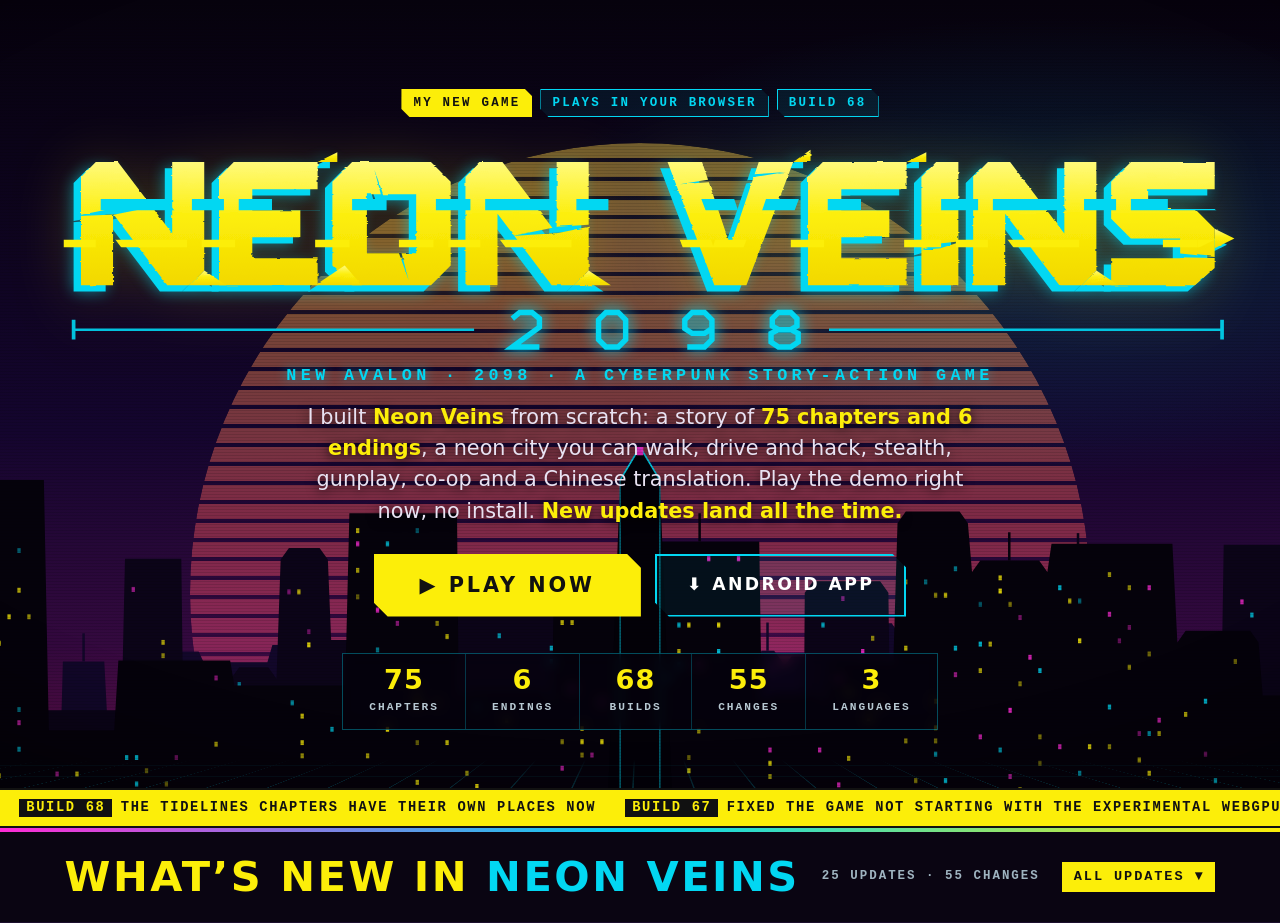
==== commit c4ef41d3: "Build 68: the Tidelines get their own places Chapters 20A-20G only had chapters, dialogue and operat" ====
--- a/promo/neon-veins-banner.html
+++ b/promo/neon-veins-banner.html
@@ -106,7 +106,7 @@
 <div class="nvb" role="region" aria-label="Neon Veins, a cyberpunk game I built">
 <div class="nvb-sky"></div><div class="nvb-sun"></div><svg class="nvb-city" viewBox="0 0 1600 460" preserveAspectRatio="xMidYMax slice" aria-hidden="true"><polygon points="-15,460 -15,239 57,239 62,370 100,370 103,259 153,259 159,375 211,375 211,247 267,247 273,260 350,260 356,239 431,239 433,246 492,246 497,307 507,293 534,293 544,307 545,364 590,364 594,340 604,326 655,326 665,340 670,222 680,208 724,208 734,222 740,303 817,303 823,310 876,310 880,243 934,243 937,260 947,246 962,246 972,260 973,267 983,253 1033,253 1043,267 1044,227 1054,213 1104,213 1114,227 1116,393 1126,379 1176,379 1186,393 1187,211 1258,211 1261,310 1322,310 1322,245 1360,245 1365,392 1375,378 1426,378 1436,392 1442,321 1498,321 1500,368 1566,368 1571,354 1613,354 1614,324 1677,324 1678,460" fill="#12072a"/><rect x="19.5" y="205" width="3" height="34" fill="#12072a"/><rect x="41" y="305" width="4" height="6" fill="#ff2bd6" opacity="0.49"/><rect x="-7" y="449" width="4" height="6" fill="#ff2bd6" opacity="0.84"/><rect x="5" y="449" width="4" height="6" fill="#fcee09" opacity="0.69"/><rect x="17" y="449" width="4" height="6" fill="#02d7f2" opacity="0.70"/><rect x="126.5" y="225" width="3" height="34" fill="#12072a"/><rect x="111" y="357" width="4" height="6" fill="#02d7f2" opacity="0.69"/><rect x="191" y="409" width="4" height="6" fill="#02d7f2" opacity="0.73"/><rect x="255" y="265" width="4" height="6" fill="#02d7f2" opacity="0.67"/><rect x="219" y="297" width="4" height="6" fill="#ff2bd6" opacity="0.43"/><rect x="231" y="377" width="4" height="6" fill="#02d7f2" opacity="0.63"/><rect x="243" y="393" width="4" height="6" fill="#fcee09" opacity="0.71"/><rect x="231" y="425" width="4" height="6" fill="#fcee09" opacity="0.52"/><rect x="341" y="310" width="4" height="6" fill="#02d7f2" opacity="0.55"/><rect x="293" y="326" width="4" height="6" fill="#fcee09" opacity="0.64"/><rect x="341" y="358" width="4" height="6" fill="#ff2bd6" opacity="0.55"/><rect x="388" y="273" width="4" height="6" fill="#02d7f2" opacity="0.75"/><rect x="388" y="353" width="4" height="6" fill="#ff2bd6" opacity="0.57"/><rect x="465" y="280" width="4" height="6" fill="#fcee09" opacity="0.40"/><rect x="441" y="312" width="4" height="6" fill="#fcee09" opacity="0.75"/><rect x="465" y="392" width="4" height="6" fill="#ff2bd6" opacity="0.54"/><rect x="505" y="375" width="4" height="6" fill="#fcee09" opacity="0.69"/><rect x="517" y="423" width="4" height="6" fill="#fcee09" opacity="0.67"/><rect x="517" y="439" width="4" height="6" fill="#02d7f2" opacity="0.56"/><rect x="565.5" y="330" width="3" height="34" fill="#12072a"/><rect x="553" y="414" width="4" height="6" fill="#fcee09" opacity="0.55"/><rect x="702" y="226" width="4" height="6" fill="#02d7f2" opacity="0.83"/><rect x="690" y="274" width="4" height="6" fill="#ff2bd6" opacity="0.73"/><rect x="702" y="274" width="4" height="6" fill="#fcee09" opacity="0.60"/><rect x="690" y="370" width="4" height="6" fill="#fcee09" opacity="0.62"/><rect x="690" y="402" width="4" height="6" fill="#fcee09" opacity="0.62"/><rect x="714" y="434" width="4" height="6" fill="#fcee09" opacity="0.60"/><rect x="748" y="321" width="4" height="6" fill="#fcee09" opacity="0.65"/><rect x="760" y="337" width="4" height="6" fill="#ff2bd6" opacity="0.38"/><rect x="796" y="353" width="4" height="6" fill="#fcee09" opacity="0.40"/><rect x="748" y="385" width="4" height="6" fill="#fcee09" opacity="0.63"/><rect x="772" y="433" width="4" height="6" fill="#02d7f2" opacity="0.52"/><rect x="796" y="449" width="4" height="6" fill="#fcee09" opacity="0.74"/><rect x="847.5" y="276" width="3" height="34" fill="#12072a"/><rect x="843" y="344" width="4" height="6" fill="#fcee09" opacity="0.84"/><rect x="831" y="360" width="4" height="6" fill="#fcee09" opacity="0.57"/><rect x="855" y="424" width="4" height="6" fill="#fcee09" opacity="0.63"/><rect x="867" y="424" width="4" height="6" fill="#ff2bd6" opacity="0.63"/><rect x="855" y="440" width="4" height="6" fill="#fcee09" opacity="0.44"/><rect x="900" y="373" width="4" height="6" fill="#fcee09" opacity="0.67"/><rect x="912" y="389" width="4" height="6" fill="#fcee09" opacity="0.46"/><rect x="952.5" y="212" width="3" height="34" fill="#12072a"/><rect x="957" y="264" width="4" height="6" fill="#ff2bd6" opacity="0.79"/><rect x="981" y="319" width="4" height="6" fill="#02d7f2" opacity="0.62"/><rect x="981" y="383" width="4" height="6" fill="#02d7f2" opacity="0.50"/><rect x="1005" y="383" width="4" height="6" fill="#ff2bd6" opacity="0.68"/><rect x="1017" y="399" width="4" height="6" fill="#fcee09" opacity="0.50"/><rect x="1100" y="311" width="4" height="6" fill="#fcee09" opacity="0.59"/><rect x="1076" y="327" width="4" height="6" fill="#ff2bd6" opacity="0.44"/><rect x="1064" y="439" width="4" height="6" fill="#ff2bd6" opacity="0.66"/><rect x="1136" y="413" width="4" height="6" fill="#fcee09" opacity="0.61"/><rect x="1220.5" y="177" width="3" height="34" fill="#12072a"/><rect x="1207" y="245" width="4" height="6" fill="#02d7f2" opacity="0.45"/><rect x="1219" y="309" width="4" height="6" fill="#ff2bd6" opacity="0.65"/><rect x="1231" y="309" width="4" height="6" fill="#02d7f2" opacity="0.36"/><rect x="1207" y="325" width="4" height="6" fill="#ff2bd6" opacity="0.70"/><rect x="1231" y="357" width="4" height="6" fill="#fcee09" opacity="0.58"/><rect x="1207" y="421" width="4" height="6" fill="#02d7f2" opacity="0.75"/><rect x="1219" y="437" width="4" height="6" fill="#02d7f2" opacity="0.38"/><rect x="1269" y="328" width="4" height="6" fill="#02d7f2" opacity="0.65"/><rect x="1293" y="376" width="4" height="6" fill="#ff2bd6" opacity="0.68"/><rect x="1342" y="295" width="4" height="6" fill="#fcee09" opacity="0.71"/><rect x="1342" y="423" width="4" height="6" fill="#fcee09" opacity="0.46"/><rect x="1398.5" y="344" width="3" height="34" fill="#12072a"/><rect x="1409" y="396" width="4" height="6" fill="#fcee09" opacity="0.84"/><rect x="1421" y="396" width="4" height="6" fill="#02d7f2" opacity="0.70"/><rect x="1450" y="419" width="4" height="6" fill="#ff2bd6" opacity="0.58"/><rect x="1450" y="435" width="4" height="6" fill="#02d7f2" opacity="0.81"/><rect x="1532" y="386" width="4" height="6" fill="#fcee09" opacity="0.78"/><rect x="1556" y="402" width="4" height="6" fill="#fcee09" opacity="0.61"/><rect x="1643.5" y="290" width="3" height="34" fill="#12072a"/><rect x="1634" y="390" width="4" height="6" fill="#fcee09" opacity="0.53"/><rect x="1646" y="390" width="4" height="6" fill="#ff2bd6" opacity="0.76"/><polygon points="-10,460 -10,136 66,136 66,318 174,318 178,135 246,135 248,299 306,299 306,280 316,266 351,266 361,280 366,136 376,122 413,122 423,136 427,233 500,233 503,198 603,198 608,173 618,159 673,159 683,173 683,188 693,174 764,174 774,188 777,178 827,178 827,301 928,301 931,323 998,323 999,176 1009,162 1090,162 1100,176 1102,335 1208,335 1209,311 1298,311 1304,138 1355,138 1357,331 1412,331 1418,310 1502,310 1505,118 1576,118 1581,265 1642,265 1648,460" fill="#0b0418"/><rect x="22" y="154" width="4" height="6" fill="#fcee09" opacity="0.45"/><rect x="34" y="154" width="4" height="6" fill="#02d7f2" opacity="0.79"/><rect x="-2" y="170" width="4" height="6" fill="#fcee09" opacity="0.67"/><rect x="46" y="218" width="4" height="6" fill="#ff2bd6" opacity="0.39"/><rect x="10" y="298" width="4" height="6" fill="#02d7f2" opacity="0.38"/><rect x="46" y="298" width="4" height="6" fill="#ff2bd6" opacity="0.39"/><rect x="-2" y="314" width="4" height="6" fill="#02d7f2" opacity="0.69"/><rect x="-2" y="426" width="4" height="6" fill="#fcee09" opacity="0.68"/><rect x="110" y="352" width="4" height="6" fill="#fcee09" opacity="0.37"/><rect x="74" y="368" width="4" height="6" fill="#fcee09" opacity="0.49"/><rect x="98" y="368" width="4" height="6" fill="#ff2bd6" opacity="0.77"/><rect x="98" y="384" width="4" height="6" fill="#ff2bd6" opacity="0.45"/><rect x="158" y="432" width="4" height="6" fill="#ff2bd6" opacity="0.63"/><rect x="186" y="169" width="4" height="6" fill="#ff2bd6" opacity="0.58"/><rect x="222" y="233" width="4" height="6" fill="#fcee09" opacity="0.65"/><rect x="222" y="249" width="4" height="6" fill="#fcee09" opacity="0.52"/><rect x="198" y="265" width="4" height="6" fill="#02d7f2" opacity="0.57"/><rect x="222" y="265" width="4" height="6" fill="#fcee09" opacity="0.62"/><rect x="210" y="313" width="4" height="6" fill="#fcee09" opacity="0.54"/><rect x="222" y="393" width="4" height="6" fill="#02d7f2" opacity="0.83"/><rect x="280" y="317" width="4" height="6" fill="#fcee09" opacity="0.40"/><rect x="268" y="333" width="4" height="6" fill="#fcee09" opacity="0.52"/><rect x="268" y="349" width="4" height="6" fill="#02d7f2" opacity="0.64"/><rect x="292" y="381" width="4" height="6" fill="#02d7f2" opacity="0.56"/><rect x="280" y="397" width="4" height="6" fill="#ff2bd6" opacity="0.67"/><rect x="292" y="413" width="4" height="6" fill="#ff2bd6" opacity="0.50"/><rect x="314" y="284" width="4" height="6" fill="#02d7f2" opacity="0.54"/><rect x="326" y="428" width="4" height="6" fill="#ff2bd6" opacity="0.84"/><rect x="374" y="172" width="4" height="6" fill="#ff2bd6" opacity="0.44"/><rect x="386" y="172" width="4" height="6" fill="#fcee09" opacity="0.68"/><rect x="398" y="220" width="4" height="6" fill="#ff2bd6" opacity="0.38"/><rect x="398" y="236" width="4" height="6" fill="#fcee09" opacity="0.82"/><rect x="374" y="380" width="4" height="6" fill="#fcee09" opacity="0.44"/><rect x="386" y="380" width="4" height="6" fill="#ff2bd6" opacity="0.71"/><rect x="374" y="412" width="4" height="6" fill="#ff2bd6" opacity="0.44"/><rect x="398" y="412" width="4" height="6" fill="#02d7f2" opacity="0.74"/><rect x="410" y="412" width="4" height="6" fill="#fcee09" opacity="0.48"/><rect x="435" y="315" width="4" height="6" fill="#ff2bd6" opacity="0.43"/><rect x="471" y="315" width="4" height="6" fill="#fcee09" opacity="0.37"/><rect x="459" y="331" width="4" height="6" fill="#ff2bd6" opacity="0.54"/><rect x="483" y="379" width="4" height="6" fill="#fcee09" opacity="0.53"/><rect x="435" y="411" width="4" height="6" fill="#02d7f2" opacity="0.65"/><rect x="459" y="443" width="4" height="6" fill="#fcee09" opacity="0.72"/><rect x="483" y="443" width="4" height="6" fill="#02d7f2" opacity="0.62"/><rect x="523" y="216" width="4" height="6" fill="#02d7f2" opacity="0.41"/><rect x="523" y="248" width="4" height="6" fill="#02d7f2" opacity="0.53"/><rect x="535" y="264" width="4" height="6" fill="#ff2bd6" opacity="0.37"/><rect x="535" y="344" width="4" height="6" fill="#02d7f2" opacity="0.49"/><rect x="583" y="392" width="4" height="6" fill="#ff2bd6" opacity="0.42"/><rect x="535" y="408" width="4" height="6" fill="#ff2bd6" opacity="0.45"/><rect x="616" y="177" width="4" height="6" fill="#02d7f2" opacity="0.47"/><rect x="628" y="225" width="4" height="6" fill="#02d7f2" opacity="0.65"/><rect x="640" y="337" width="4" height="6" fill="#02d7f2" opacity="0.38"/><rect x="664" y="353" width="4" height="6" fill="#02d7f2" opacity="0.57"/><rect x="628" y="369" width="4" height="6" fill="#02d7f2" opacity="0.70"/><rect x="739" y="224" width="4" height="6" fill="#fcee09" opacity="0.70"/><rect x="691" y="240" width="4" height="6" fill="#02d7f2" opacity="0.72"/><rect x="739" y="240" width="4" height="6" fill="#fcee09" opacity="0.38"/><rect x="691" y="256" width="4" height="6" fill="#02d7f2" opacity="0.76"/><rect x="727" y="288" width="4" height="6" fill="#02d7f2" opacity="0.81"/><rect x="691" y="304" width="4" height="6" fill="#02d7f2" opacity="0.46"/><rect x="691" y="320" width="4" height="6" fill="#02d7f2" opacity="0.44"/><rect x="727" y="320" width="4" height="6" fill="#ff2bd6" opacity="0.82"/><rect x="691" y="352" width="4" height="6" fill="#ff2bd6" opacity="0.61"/><rect x="763" y="352" width="4" height="6" fill="#02d7f2" opacity="0.75"/><rect x="691" y="384" width="4" height="6" fill="#fcee09" opacity="0.76"/><rect x="691" y="400" width="4" height="6" fill="#ff2bd6" opacity="0.60"/><rect x="703" y="416" width="4" height="6" fill="#02d7f2" opacity="0.76"/><rect x="797" y="388" width="4" height="6" fill="#ff2bd6" opacity="0.53"/><rect x="895" y="351" width="4" height="6" fill="#02d7f2" opacity="0.60"/><rect x="907" y="399" width="4" height="6" fill="#ff2bd6" opacity="0.60"/><rect x="907" y="415" width="4" height="6" fill="#02d7f2" opacity="0.71"/><rect x="907" y="431" width="4" height="6" fill="#02d7f2" opacity="0.75"/><rect x="939" y="437" width="4" height="6" fill="#02d7f2" opacity="0.83"/><rect x="1043" y="180" width="4" height="6" fill="#ff2bd6" opacity="0.47"/><rect x="1019" y="212" width="4" height="6" fill="#02d7f2" opacity="0.73"/><rect x="1079" y="228" width="4" height="6" fill="#fcee09" opacity="0.54"/><rect x="1067" y="244" width="4" height="6" fill="#ff2bd6" opacity="0.82"/><rect x="1031" y="276" width="4" height="6" fill="#fcee09" opacity="0.74"/><rect x="1031" y="372" width="4" height="6" fill="#ff2bd6" opacity="0.61"/><rect x="1079" y="436" width="4" height="6" fill="#fcee09" opacity="0.65"/><rect x="1153.5" y="301" width="3" height="34" fill="#0b0418"/><rect x="1170" y="401" width="4" height="6" fill="#ff2bd6" opacity="0.71"/><rect x="1158" y="417" width="4" height="6" fill="#fcee09" opacity="0.85"/><rect x="1134" y="433" width="4" height="6" fill="#02d7f2" opacity="0.37"/><rect x="1229" y="361" width="4" height="6" fill="#ff2bd6" opacity="0.44"/><rect x="1265" y="361" width="4" height="6" fill="#fcee09" opacity="0.63"/><rect x="1277" y="377" width="4" height="6" fill="#fcee09" opacity="0.75"/><rect x="1289" y="441" width="4" height="6" fill="#02d7f2" opacity="0.75"/><rect x="1327.5" y="104" width="3" height="34" fill="#0b0418"/><rect x="1312" y="204" width="4" height="6" fill="#ff2bd6" opacity="0.77"/><rect x="1312" y="428" width="4" height="6" fill="#fcee09" opacity="0.63"/><rect x="1389" y="349" width="4" height="6" fill="#fcee09" opacity="0.42"/><rect x="1377" y="413" width="4" height="6" fill="#ff2bd6" opacity="0.54"/><rect x="1438" y="328" width="4" height="6" fill="#fcee09" opacity="0.73"/><rect x="1438" y="424" width="4" height="6" fill="#fcee09" opacity="0.48"/><rect x="1450" y="424" width="4" height="6" fill="#fcee09" opacity="0.48"/><rect x="1525" y="184" width="4" height="6" fill="#ff2bd6" opacity="0.75"/><rect x="1537" y="200" width="4" height="6" fill="#02d7f2" opacity="0.72"/><rect x="1525" y="296" width="4" height="6" fill="#fcee09" opacity="0.57"/><rect x="1613" y="283" width="4" height="6" fill="#fcee09" opacity="0.82"/><rect x="1625" y="299" width="4" height="6" fill="#ff2bd6" opacity="0.40"/><rect x="1601" y="315" width="4" height="6" fill="#fcee09" opacity="0.36"/><polygon points="-20,460 -20,40 80,40 86,342 165,342 170,258 305,258 310,288 444,288 449,80 579,80 581,307 591,293 684,293 694,307 696,157 706,143 790,143 800,157 801,114 944,114 947,311 957,297 1014,297 1024,311 1030,259 1106,259 1111,92 1121,78 1186,78 1196,92 1201,151 1211,137 1282,137 1292,151 1297,117 1443,117 1449,236 1459,222 1537,222 1547,236 1552,300 1628,300 1628,325 1710,325 1712,460" fill="#05020b"/><rect x="48" y="122" width="4" height="6" fill="#02d7f2" opacity="0.42"/><rect x="12" y="170" width="4" height="6" fill="#fcee09" opacity="0.52"/><rect x="48" y="170" width="4" height="6" fill="#fcee09" opacity="0.68"/><rect x="36" y="202" width="4" height="6" fill="#fcee09" opacity="0.75"/><rect x="60" y="202" width="4" height="6" fill="#fcee09" opacity="0.57"/><rect x="24" y="234" width="4" height="6" fill="#fcee09" opacity="0.75"/><rect x="48" y="314" width="4" height="6" fill="#02d7f2" opacity="0.50"/><rect x="48" y="330" width="4" height="6" fill="#ff2bd6" opacity="0.65"/><rect x="48" y="362" width="4" height="6" fill="#02d7f2" opacity="0.63"/><rect x="24" y="394" width="4" height="6" fill="#fcee09" opacity="0.71"/><rect x="36" y="426" width="4" height="6" fill="#ff2bd6" opacity="0.55"/><rect x="0" y="442" width="4" height="6" fill="#02d7f2" opacity="0.47"/><rect x="12" y="442" width="4" height="6" fill="#02d7f2" opacity="0.75"/><rect x="94" y="392" width="4" height="6" fill="#ff2bd6" opacity="0.58"/><rect x="118" y="392" width="4" height="6" fill="#fcee09" opacity="0.78"/><rect x="106" y="424" width="4" height="6" fill="#fcee09" opacity="0.54"/><rect x="286" y="276" width="4" height="6" fill="#ff2bd6" opacity="0.48"/><rect x="286" y="356" width="4" height="6" fill="#fcee09" opacity="0.63"/><rect x="178" y="372" width="4" height="6" fill="#02d7f2" opacity="0.80"/><rect x="190" y="372" width="4" height="6" fill="#02d7f2" opacity="0.84"/><rect x="238" y="372" width="4" height="6" fill="#ff2bd6" opacity="0.39"/><rect x="202" y="388" width="4" height="6" fill="#fcee09" opacity="0.39"/><rect x="190" y="404" width="4" height="6" fill="#02d7f2" opacity="0.83"/><rect x="226" y="404" width="4" height="6" fill="#fcee09" opacity="0.41"/><rect x="214" y="436" width="4" height="6" fill="#fcee09" opacity="0.59"/><rect x="378" y="306" width="4" height="6" fill="#02d7f2" opacity="0.60"/><rect x="390" y="322" width="4" height="6" fill="#fcee09" opacity="0.73"/><rect x="426" y="338" width="4" height="6" fill="#02d7f2" opacity="0.68"/><rect x="390" y="354" width="4" height="6" fill="#fcee09" opacity="0.77"/><rect x="390" y="370" width="4" height="6" fill="#fcee09" opacity="0.61"/><rect x="354" y="434" width="4" height="6" fill="#fcee09" opacity="0.53"/><rect x="366" y="434" width="4" height="6" fill="#fcee09" opacity="0.41"/><rect x="457" y="98" width="4" height="6" fill="#fcee09" opacity="0.67"/><rect x="529" y="98" width="4" height="6" fill="#02d7f2" opacity="0.37"/><rect x="457" y="114" width="4" height="6" fill="#ff2bd6" opacity="0.75"/><rect x="493" y="114" width="4" height="6" fill="#02d7f2" opacity="0.72"/><rect x="457" y="146" width="4" height="6" fill="#fcee09" opacity="0.61"/><rect x="493" y="162" width="4" height="6" fill="#fcee09" opacity="0.51"/><rect x="457" y="178" width="4" height="6" fill="#fcee09" opacity="0.37"/><rect x="481" y="178" width="4" height="6" fill="#fcee09" opacity="0.39"/><rect x="505" y="178" width="4" height="6" fill="#ff2bd6" opacity="0.66"/><rect x="553" y="178" width="4" height="6" fill="#fcee09" opacity="0.64"/><rect x="481" y="194" width="4" height="6" fill="#ff2bd6" opacity="0.79"/><rect x="505" y="210" width="4" height="6" fill="#ff2bd6" opacity="0.50"/><rect x="553" y="210" width="4" height="6" fill="#fcee09" opacity="0.50"/><rect x="565" y="226" width="4" height="6" fill="#fcee09" opacity="0.66"/><rect x="481" y="242" width="4" height="6" fill="#02d7f2" opacity="0.51"/><rect x="505" y="274" width="4" height="6" fill="#fcee09" opacity="0.63"/><rect x="517" y="274" width="4" height="6" fill="#fcee09" opacity="0.45"/><rect x="529" y="290" width="4" height="6" fill="#fcee09" opacity="0.35"/><rect x="529" y="306" width="4" height="6" fill="#fcee09" opacity="0.77"/><rect x="553" y="306" width="4" height="6" fill="#fcee09" opacity="0.37"/><rect x="493" y="338" width="4" height="6" fill="#fcee09" opacity="0.84"/><rect x="529" y="354" width="4" height="6" fill="#fcee09" opacity="0.38"/><rect x="565" y="354" width="4" height="6" fill="#fcee09" opacity="0.71"/><rect x="469" y="370" width="4" height="6" fill="#fcee09" opacity="0.64"/><rect x="529" y="402" width="4" height="6" fill="#fcee09" opacity="0.69"/><rect x="481" y="418" width="4" height="6" fill="#fcee09" opacity="0.40"/><rect x="565" y="418" width="4" height="6" fill="#02d7f2" opacity="0.77"/><rect x="457" y="450" width="4" height="6" fill="#02d7f2" opacity="0.51"/><rect x="601" y="311" width="4" height="6" fill="#02d7f2" opacity="0.38"/><rect x="637" y="327" width="4" height="6" fill="#fcee09" opacity="0.46"/><rect x="589" y="391" width="4" height="6" fill="#fcee09" opacity="0.55"/><rect x="601" y="407" width="4" height="6" fill="#fcee09" opacity="0.84"/><rect x="613" y="423" width="4" height="6" fill="#fcee09" opacity="0.35"/><rect x="788" y="161" width="4" height="6" fill="#fcee09" opacity="0.82"/><rect x="764" y="177" width="4" height="6" fill="#fcee09" opacity="0.46"/><rect x="704" y="193" width="4" height="6" fill="#02d7f2" opacity="0.40"/><rect x="704" y="209" width="4" height="6" fill="#fcee09" opacity="0.70"/><rect x="716" y="209" width="4" height="6" fill="#fcee09" opacity="0.67"/><rect x="776" y="273" width="4" height="6" fill="#ff2bd6" opacity="0.43"/><rect x="716" y="289" width="4" height="6" fill="#ff2bd6" opacity="0.82"/><rect x="776" y="289" width="4" height="6" fill="#ff2bd6" opacity="0.79"/><rect x="752" y="305" width="4" height="6" fill="#ff2bd6" opacity="0.72"/><rect x="728" y="337" width="4" height="6" fill="#fcee09" opacity="0.56"/><rect x="704" y="353" width="4" height="6" fill="#fcee09" opacity="0.47"/><rect x="728" y="353" width="4" height="6" fill="#fcee09" opacity="0.76"/><rect x="752" y="353" width="4" height="6" fill="#fcee09" opacity="0.79"/><rect x="728" y="369" width="4" height="6" fill="#fcee09" opacity="0.45"/><rect x="740" y="369" width="4" height="6" fill="#ff2bd6" opacity="0.50"/><rect x="704" y="385" width="4" height="6" fill="#ff2bd6" opacity="0.61"/><rect x="716" y="417" width="4" height="6" fill="#ff2bd6" opacity="0.66"/><rect x="788" y="417" width="4" height="6" fill="#ff2bd6" opacity="0.67"/><rect x="704" y="433" width="4" height="6" fill="#02d7f2" opacity="0.63"/><rect x="870.5" y="80" width="3" height="34" fill="#05020b"/><rect x="881" y="132" width="4" height="6" fill="#ff2bd6" opacity="0.82"/><rect x="917" y="132" width="4" height="6" fill="#ff2bd6" opacity="0.82"/><rect x="845" y="212" width="4" height="6" fill="#02d7f2" opacity="0.72"/><rect x="857" y="212" width="4" height="6" fill="#fcee09" opacity="0.78"/><rect x="893" y="212" width="4" height="6" fill="#fcee09" opacity="0.84"/><rect x="845" y="244" width="4" height="6" fill="#fcee09" opacity="0.67"/><rect x="893" y="244" width="4" height="6" fill="#02d7f2" opacity="0.84"/><rect x="845" y="260" width="4" height="6" fill="#02d7f2" opacity="0.75"/><rect x="869" y="260" width="4" height="6" fill="#ff2bd6" opacity="0.75"/><rect x="833" y="276" width="4" height="6" fill="#02d7f2" opacity="0.56"/><rect x="809" y="324" width="4" height="6" fill="#fcee09" opacity="0.61"/><rect x="869" y="340" width="4" height="6" fill="#fcee09" opacity="0.54"/><rect x="857" y="372" width="4" height="6" fill="#fcee09" opacity="0.38"/><rect x="857" y="388" width="4" height="6" fill="#fcee09" opacity="0.71"/><rect x="809" y="404" width="4" height="6" fill="#02d7f2" opacity="0.47"/><rect x="905" y="420" width="4" height="6" fill="#02d7f2" opacity="0.63"/><rect x="809" y="436" width="4" height="6" fill="#ff2bd6" opacity="0.56"/><rect x="955" y="363" width="4" height="6" fill="#ff2bd6" opacity="0.70"/><rect x="1015" y="363" width="4" height="6" fill="#ff2bd6" opacity="0.72"/><rect x="955" y="379" width="4" height="6" fill="#fcee09" opacity="0.77"/><rect x="955" y="395" width="4" height="6" fill="#fcee09" opacity="0.56"/><rect x="1038" y="277" width="4" height="6" fill="#ff2bd6" opacity="0.70"/><rect x="1050" y="293" width="4" height="6" fill="#fcee09" opacity="0.57"/><rect x="1086" y="309" width="4" height="6" fill="#fcee09" opacity="0.45"/><rect x="1074" y="325" width="4" height="6" fill="#fcee09" opacity="0.62"/><rect x="1050" y="373" width="4" height="6" fill="#fcee09" opacity="0.64"/><rect x="1038" y="405" width="4" height="6" fill="#ff2bd6" opacity="0.75"/><rect x="1179" y="144" width="4" height="6" fill="#02d7f2" opacity="0.52"/><rect x="1119" y="160" width="4" height="6" fill="#fcee09" opacity="0.50"/><rect x="1143" y="160" width="4" height="6" fill="#02d7f2" opacity="0.45"/><rect x="1155" y="176" width="4" height="6" fill="#fcee09" opacity="0.51"/><rect x="1167" y="176" width="4" height="6" fill="#fcee09" opacity="0.70"/><rect x="1119" y="240" width="4" height="6" fill="#fcee09" opacity="0.70"/><rect x="1179" y="240" width="4" height="6" fill="#02d7f2" opacity="0.75"/><rect x="1179" y="272" width="4" height="6" fill="#ff2bd6" opacity="0.56"/><rect x="1155" y="304" width="4" height="6" fill="#fcee09" opacity="0.48"/><rect x="1155" y="336" width="4" height="6" fill="#fcee09" opacity="0.65"/><rect x="1119" y="352" width="4" height="6" fill="#fcee09" opacity="0.49"/><rect x="1155" y="352" width="4" height="6" fill="#fcee09" opacity="0.42"/><rect x="1155" y="368" width="4" height="6" fill="#02d7f2" opacity="0.59"/><rect x="1131" y="400" width="4" height="6" fill="#fcee09" opacity="0.48"/><rect x="1167" y="400" width="4" height="6" fill="#02d7f2" opacity="0.82"/><rect x="1167" y="416" width="4" height="6" fill="#02d7f2" opacity="0.73"/><rect x="1143" y="432" width="4" height="6" fill="#02d7f2" opacity="0.69"/><rect x="1167" y="432" width="4" height="6" fill="#02d7f2" opacity="0.73"/><rect x="1143" y="448" width="4" height="6" fill="#fcee09" opacity="0.47"/><rect x="1244.5" y="103" width="3" height="34" fill="#05020b"/><rect x="1233" y="155" width="4" height="6" fill="#fcee09" opacity="0.74"/><rect x="1233" y="171" width="4" height="6" fill="#fcee09" opacity="0.84"/><rect x="1209" y="187" width="4" height="6" fill="#02d7f2" opacity="0.37"/><rect x="1245" y="187" width="4" height="6" fill="#fcee09" opacity="0.46"/><rect x="1257" y="203" width="4" height="6" fill="#ff2bd6" opacity="0.43"/><rect x="1209" y="235" width="4" height="6" fill="#02d7f2" opacity="0.79"/><rect x="1221" y="235" width="4" height="6" fill="#fcee09" opacity="0.65"/><rect x="1269" y="251" width="4" height="6" fill="#ff2bd6" opacity="0.79"/><rect x="1209" y="267" width="4" height="6" fill="#fcee09" opacity="0.63"/><rect x="1281" y="267" width="4" height="6" fill="#02d7f2" opacity="0.77"/><rect x="1257" y="283" width="4" height="6" fill="#fcee09" opacity="0.48"/><rect x="1245" y="315" width="4" height="6" fill="#ff2bd6" opacity="0.83"/><rect x="1209" y="347" width="4" height="6" fill="#ff2bd6" opacity="0.71"/><rect x="1281" y="347" width="4" height="6" fill="#fcee09" opacity="0.49"/><rect x="1233" y="363" width="4" height="6" fill="#02d7f2" opacity="0.65"/><rect x="1281" y="379" width="4" height="6" fill="#fcee09" opacity="0.37"/><rect x="1245" y="395" width="4" height="6" fill="#ff2bd6" opacity="0.63"/><rect x="1257" y="411" width="4" height="6" fill="#fcee09" opacity="0.70"/><rect x="1221" y="443" width="4" height="6" fill="#ff2bd6" opacity="0.42"/><rect x="1365" y="151" width="4" height="6" fill="#fcee09" opacity="0.58"/><rect x="1305" y="167" width="4" height="6" fill="#02d7f2" opacity="0.78"/><rect x="1389" y="167" width="4" height="6" fill="#fcee09" opacity="0.55"/><rect x="1413" y="167" width="4" height="6" fill="#ff2bd6" opacity="0.73"/><rect x="1317" y="183" width="4" height="6" fill="#fcee09" opacity="0.66"/><rect x="1329" y="183" width="4" height="6" fill="#02d7f2" opacity="0.43"/><rect x="1365" y="199" width="4" height="6" fill="#ff2bd6" opacity="0.70"/><rect x="1389" y="215" width="4" height="6" fill="#ff2bd6" opacity="0.39"/><rect x="1329" y="231" width="4" height="6" fill="#fcee09" opacity="0.80"/><rect x="1377" y="231" width="4" height="6" fill="#ff2bd6" opacity="0.37"/><rect x="1413" y="247" width="4" height="6" fill="#fcee09" opacity="0.42"/><rect x="1389" y="263" width="4" height="6" fill="#fcee09" opacity="0.51"/><rect x="1365" y="311" width="4" height="6" fill="#02d7f2" opacity="0.75"/><rect x="1425" y="327" width="4" height="6" fill="#ff2bd6" opacity="0.70"/><rect x="1401" y="343" width="4" height="6" fill="#ff2bd6" opacity="0.45"/><rect x="1413" y="343" width="4" height="6" fill="#02d7f2" opacity="0.64"/><rect x="1425" y="343" width="4" height="6" fill="#fcee09" opacity="0.62"/><rect x="1305" y="359" width="4" height="6" fill="#ff2bd6" opacity="0.77"/><rect x="1341" y="359" width="4" height="6" fill="#fcee09" opacity="0.83"/><rect x="1365" y="359" width="4" height="6" fill="#fcee09" opacity="0.55"/><rect x="1401" y="375" width="4" height="6" fill="#fcee09" opacity="0.62"/><rect x="1329" y="391" width="4" height="6" fill="#02d7f2" opacity="0.61"/><rect x="1413" y="391" width="4" height="6" fill="#fcee09" opacity="0.79"/><rect x="1425" y="439" width="4" height="6" fill="#ff2bd6" opacity="0.74"/><rect x="1517" y="256" width="4" height="6" fill="#fcee09" opacity="0.41"/><rect x="1481" y="304" width="4" height="6" fill="#02d7f2" opacity="0.83"/><rect x="1457" y="320" width="4" height="6" fill="#fcee09" opacity="0.70"/><rect x="1481" y="368" width="4" height="6" fill="#ff2bd6" opacity="0.40"/><rect x="1493" y="400" width="4" height="6" fill="#02d7f2" opacity="0.73"/><rect x="1517" y="416" width="4" height="6" fill="#02d7f2" opacity="0.62"/><rect x="1493" y="432" width="4" height="6" fill="#ff2bd6" opacity="0.50"/><rect x="1529" y="432" width="4" height="6" fill="#fcee09" opacity="0.41"/><rect x="1596" y="414" width="4" height="6" fill="#fcee09" opacity="0.69"/><rect x="1636" y="343" width="4" height="6" fill="#fcee09" opacity="0.72"/><rect x="1672" y="343" width="4" height="6" fill="#fcee09" opacity="0.55"/><rect x="1660" y="359" width="4" height="6" fill="#02d7f2" opacity="0.49"/><rect x="1672" y="391" width="4" height="6" fill="#ff2bd6" opacity="0.70"/><rect x="1696" y="423" width="4" height="6" fill="#fcee09" opacity="0.82"/><g><polygon points="760,460 776,40 800,0 824,40 840,460" fill="#030108"/><path d="M776 40L800 0L824 40" fill="none" stroke="#02d7f2" stroke-width="2" opacity=".9"/><path d="M776 40V460M824 40V460" stroke="#02d7f2" stroke-width="1.5" opacity=".55"/><rect x="796" y="-30" width="8" height="40" fill="#ff2bd6" opacity=".9"/></g></svg><div class="nvb-grid"></div><div class="nvb-vig"></div><div class="nvb-scan"></div>
 <div class="nvb-in">
-<div class="nvb-chips"><span class="nvb-chip y">MY NEW GAME</span><span class="nvb-chip">PLAYS IN YOUR BROWSER</span><span class="nvb-chip">BUILD 67</span></div>
+<div class="nvb-chips"><span class="nvb-chip y">MY NEW GAME</span><span class="nvb-chip">PLAYS IN YOUR BROWSER</span><span class="nvb-chip">BUILD 68</span></div>
 <a class="nvb-logo wide" href="https://winsontian254-dotcom.github.io/NEON_VIENS/" target="_blank" rel="noopener" aria-label="Play Neon Veins"><svg class="nvlsvg" viewBox="-30 -22 990 176" role="img" aria-label="NEON VEINS" overflow="visible" xmlns="http://www.w3.org/2000/svg"> <defs> <linearGradient id="nvly" x1="0" y1="0" x2="0" y2="1"><stop offset="0" stop-color="#fffa7a"/><stop offset=".45" stop-color="#fcee09"/><stop offset="1" stop-color="#f2d800"/></linearGradient> <filter id="nvlb" x="-10%" y="-40%" width="120%" height="180%"><feGaussianBlur stdDeviation="6"/></filter> <filter id="nvlr" x="-5%" y="-10%" width="110%" height="120%"><feTurbulence type="fractalNoise" baseFrequency=".05 .3" numOctaves="2" seed="7" result="n"/><feDisplacementMap in="SourceGraphic" in2="n" scale="2" xChannelSelector="R" yChannelSelector="G"/></filter> <mask id="nvlm" maskUnits="userSpaceOnUse" x="-60" y="-40" width="1060" height="200"><rect x="-60" y="-40" width="1060" height="200" fill="#fff"/><path d="M-6 44L27.300828418798094 42.48183445508427L60 36L26.699171581201906 37.51816554491573Z" fill="#000"/><path d="M238 6L250.09028644733843 51.59413310527249L266 96L253.90971355266157 50.40586689472751Z" fill="#000"/><path d="M350 60L387.3347947400035 57.47748107602581L424 50L386.6652052599965 52.52251892397419Z" fill="#000"/><path d="M486 18L529.2310017163492 14.986614760602507L572 8L528.7689982836508 11.013385239397493Z" fill="#000"/><path d="M678 72L697.4120209620996 69.9570995699735L716 64L696.5879790379004 66.0429004300265Z" fill="#000"/><path d="M830 72L879.8802154185441 76.99640969093156L930 78L880.1197845814559 73.00359030906844Z" fill="#000"/></mask> <clipPath id="nvlc1"><rect x="-60" y="30" width="1060" height="9"/></clipPath> <clipPath id="nvlc2"><rect x="-60" y="63" width="1060" height="6"/></clipPath> <clipPath id="nvlc3"><rect x="-60" y="12" width="1060" height="5"/></clipPath> </defs> <g fill="#02d7f2" filter="url(#nvlb)" opacity=".55" transform="translate(-6 5)"><path transform="translate(0 0)" d="M0 100V12L12 0H30L74 58V0H100V88L88 100H70L26 42V100Z" /><path transform="translate(112 0)" d="M0 100V12L12 0H80V22H27V39H66V61H27V78H80V100Z" /><path transform="translate(204 0)" d="M0 16L16 0H80L96 16V84L80 100H16L0 84ZM28 26V74H68V26Z" fill-rule="evenodd" /><path transform="translate(312 0)" d="M0 100V12L12 0H30L74 58V0H100V88L88 100H70L26 42V100Z" /><path transform="translate(476 0)" d="M0 0H28L51 68L74 0H102L64 100H38Z" /><path transform="translate(590 0)" d="M0 100V12L12 0H80V22H27V39H66V61H27V78H80V100Z" /><path transform="translate(682 0)" d="M0 12L12 0H30V100H0Z" /><path transform="translate(724 0)" d="M0 100V12L12 0H30L74 58V0H100V88L88 100H70L26 42V100Z" /><path transform="translate(836 0)" d="M16 0H84V22H30V38H68L84 54V86L68 100H0V78H56V62H16L0 46V16Z" /><path transform="translate(0 0)" d="M100 88L118 100H88Z" /><path transform="translate(112 0)" d="M80 0L96 -8V0Z" /><path transform="translate(204 0)" d="M-14 100L10 84L24 100Z" /><path transform="translate(312 0)" d="M100 88L118 100H88Z" /><path transform="translate(476 0)" d="M102 0L116 -10V0Z" /><path transform="translate(590 0)" d="M80 0L96 -8V0Z" /><path transform="translate(724 0)" d="M100 88L118 100H88Z" /><path transform="translate(836 0)" d="M84 54L100 62L84 70Z" /></g> <g fill="#02d7f2" transform="translate(-6 5)" mask="url(#nvlm)"><path transform="translate(0 0)" d="M0 100V12L12 0H30L74 58V0H100V88L88 100H70L26 42V100Z" /><path transform="translate(112 0)" d="M0 100V12L12 0H80V22H27V39H66V61H27V78H80V100Z" /><path transform="translate(204 0)" d="M0 16L16 0H80L96 16V84L80 100H16L0 84ZM28 26V74H68V26Z" fill-rule="evenodd" /><path transform="translate(312 0)" d="M0 100V12L12 0H30L74 58V0H100V88L88 100H70L26 42V100Z" /><path transform="translate(476 0)" d="M0 0H28L51 68L74 0H102L64 100H38Z" /><path transform="translate(590 0)" d="M0 100V12L12 0H80V22H27V39H66V61H27V78H80V100Z" /><path transform="translate(682 0)" d="M0 12L12 0H30V100H0Z" /><path transform="translate(724 0)" d="M0 100V12L12 0H30L74 58V0H100V88L88 100H70L26 42V100Z" /><path transform="translate(836 0)" d="M16 0H84V22H30V38H68L84 54V86L68 100H0V78H56V62H16L0 46V16Z" /><path transform="translate(0 0)" d="M100 88L118 100H88Z" /><path transform="translate(112 0)" d="M80 0L96 -8V0Z" /><path transform="translate(204 0)" d="M-14 100L10 84L24 100Z" /><path transform="translate(312 0)" d="M100 88L118 100H88Z" /><path transform="translate(476 0)" d="M102 0L116 -10V0Z" /><path transform="translate(590 0)" d="M80 0L96 -8V0Z" /><path transform="translate(724 0)" d="M100 88L118 100H88Z" /><path transform="translate(836 0)" d="M84 54L100 62L84 70Z" /></g> <g class="nvlmain" filter="url(#nvlr)"><g mask="url(#nvlm)" fill="url(#nvly)"><path transform="translate(0 0)" d="M0 100V12L12 0H30L74 58V0H100V88L88 100H70L26 42V100Z" /><path transform="translate(112 0)" d="M0 100V12L12 0H80V22H27V39H66V61H27V78H80V100Z" /><path transform="translate(204 0)" d="M0 16L16 0H80L96 16V84L80 100H16L0 84ZM28 26V74H68V26Z" fill-rule="evenodd" /><path transform="translate(312 0)" d="M0 100V12L12 0H30L74 58V0H100V88L88 100H70L26 42V100Z" /><path transform="translate(476 0)" d="M0 0H28L51 68L74 0H102L64 100H38Z" /><path transform="translate(590 0)" d="M0 100V12L12 0H80V22H27V39H66V61H27V78H80V100Z" /><path transform="translate(682 0)" d="M0 12L12 0H30V100H0Z" /><path transform="translate(724 0)" d="M0 100V12L12 0H30L74 58V0H100V88L88 100H70L26 42V100Z" /><path transform="translate(836 0)" d="M16 0H84V22H30V38H68L84 54V86L68 100H0V78H56V62H16L0 46V16Z" /><path transform="translate(0 0)" d="M100 88L118 100H88Z" /><path transform="translate(112 0)" d="M80 0L96 -8V0Z" /><path transform="translate(204 0)" d="M-14 100L10 84L24 100Z" /><path transform="translate(312 0)" d="M100 88L118 100H88Z" /><path transform="translate(476 0)" d="M102 0L116 -10V0Z" /><path transform="translate(590 0)" d="M80 0L96 -8V0Z" /><path transform="translate(724 0)" d="M100 88L118 100H88Z" /><path transform="translate(836 0)" d="M84 54L100 62L84 70Z" /></g></g> <g class="gl1" clip-path="url(#nvlc1)"><g fill="#02d7f2" transform="translate(16 0)"><path transform="translate(0 0)" d="M0 100V12L12 0H30L74 58V0H100V88L88 100H70L26 42V100Z" /><path transform="translate(112 0)" d="M0 100V12L12 0H80V22H27V39H66V61H27V78H80V100Z" /><path transform="translate(204 0)" d="M0 16L16 0H80L96 16V84L80 100H16L0 84ZM28 26V74H68V26Z" fill-rule="evenodd" /><path transform="translate(312 0)" d="M0 100V12L12 0H30L74 58V0H100V88L88 100H70L26 42V100Z" /><path transform="translate(476 0)" d="M0 0H28L51 68L74 0H102L64 100H38Z" /><path transform="translate(590 0)" d="M0 100V12L12 0H80V22H27V39H66V61H27V78H80V100Z" /><path transform="translate(682 0)" d="M0 12L12 0H30V100H0Z" /><path transform="translate(724 0)" d="M0 100V12L12 0H30L74 58V0H100V88L88 100H70L26 42V100Z" /><path transform="translate(836 0)" d="M16 0H84V22H30V38H68L84 54V86L68 100H0V78H56V62H16L0 46V16Z" /><path transform="translate(0 0)" d="M100 88L118 100H88Z" /><path transform="translate(112 0)" d="M80 0L96 -8V0Z" /><path transform="translate(204 0)" d="M-14 100L10 84L24 100Z" /><path transform="translate(312 0)" d="M100 88L118 100H88Z" /><path transform="translate(476 0)" d="M102 0L116 -10V0Z" /><path transform="translate(590 0)" d="M80 0L96 -8V0Z" /><path transform="translate(724 0)" d="M100 88L118 100H88Z" /><path transform="translate(836 0)" d="M84 54L100 62L84 70Z" /></g></g> <g class="gl2" clip-path="url(#nvlc2)"><g fill="#fcee09" transform="translate(-14 0)"><path transform="translate(0 0)" d="M0 100V12L12 0H30L74 58V0H100V88L88 100H70L26 42V100Z" /><path transform="translate(112 0)" d="M0 100V12L12 0H80V22H27V39H66V61H27V78H80V100Z" /><path transform="translate(204 0)" d="M0 16L16 0H80L96 16V84L80 100H16L0 84ZM28 26V74H68V26Z" fill-rule="evenodd" /><path transform="translate(312 0)" d="M0 100V12L12 0H30L74 58V0H100V88L88 100H70L26 42V100Z" /><path transform="translate(476 0)" d="M0 0H28L51 68L74 0H102L64 100H38Z" /><path transform="translate(590 0)" d="M0 100V12L12 0H80V22H27V39H66V61H27V78H80V100Z" /><path transform="translate(682 0)" d="M0 12L12 0H30V100H0Z" /><path transform="translate(724 0)" d="M0 100V12L12 0H30L74 58V0H100V88L88 100H70L26 42V100Z" /><path transform="translate(836 0)" d="M16 0H84V22H30V38H68L84 54V86L68 100H0V78H56V62H16L0 46V16Z" /><path transform="translate(0 0)" d="M100 88L118 100H88Z" /><path transform="translate(112 0)" d="M80 0L96 -8V0Z" /><path transform="translate(204 0)" d="M-14 100L10 84L24 100Z" /><path transform="translate(312 0)" d="M100 88L118 100H88Z" /><path transform="translate(476 0)" d="M102 0L116 -10V0Z" /><path transform="translate(590 0)" d="M80 0L96 -8V0Z" /><path transform="translate(724 0)" d="M100 88L118 100H88Z" /><path transform="translate(836 0)" d="M84 54L100 62L84 70Z" /></g></g> <g fill="none" stroke="#02d7f2" stroke-width="4.4" stroke-linejoin="miter" stroke-linecap="butt"> <g filter="url(#nvlb)" opacity=".7" stroke-width="7"><path transform="translate(349 121)" d="M1 6L7 1H17L23 6V13L1 29H23"/><path transform="translate(419 121)" d="M1 7L7 1H17L23 7V23L17 29H7L1 23Z"/><path transform="translate(489 121)" d="M23 14L17 18H7L1 14V7L7 1H17L23 7V23L17 29H3"/><path transform="translate(559 121)" d="M7 1H17L22 6V12L17 15H7L2 12V6ZM7 15H17L23 18V25L17 29H7L1 25V18Z"/></g><path transform="translate(349 121)" d="M1 6L7 1H17L23 6V13L1 29H23"/><path transform="translate(419 121)" d="M1 7L7 1H17L23 7V23L17 29H7L1 23Z"/><path transform="translate(489 121)" d="M23 14L17 18H7L1 14V7L7 1H17L23 7V23L17 29H3"/><path transform="translate(559 121)" d="M7 1H17L22 6V12L17 15H7L2 12V6ZM7 15H17L23 18V25L17 29H7L1 25V18Z"/> </g> <g fill="none" stroke="#02d7f2" stroke-width="2" opacity=".9"> <path d="M-6 136H319"/><path d="M607 136H926"/> <path d="M-6 128V144M926 128V144" stroke-width="3"/> </g> </svg></a>
 <a class="nvb-logo stack" href="https://winsontian254-dotcom.github.io/NEON_VIENS/" target="_blank" rel="noopener" aria-label="Play Neon Veins" aria-hidden="true" tabindex="-1"><svg class="nvlsvg" viewBox="-30 -22 514 294" role="img" aria-label="NEON VEINS" overflow="visible" xmlns="http://www.w3.org/2000/svg"> <defs> <linearGradient id="nvsy" x1="0" y1="0" x2="0" y2="1"><stop offset="0" stop-color="#fffa7a"/><stop offset=".45" stop-color="#fcee09"/><stop offset="1" stop-color="#f2d800"/></linearGradient> <filter id="nvsb" x="-10%" y="-20%" width="120%" height="140%"><feGaussianBlur stdDeviation="6"/></filter> <filter id="nvsr" x="-5%" y="-5%" width="110%" height="110%"><feTurbulence type="fractalNoise" baseFrequency=".05 .3" numOctaves="2" seed="7" result="n"/><feDisplacementMap in="SourceGraphic" in2="n" scale="2" xChannelSelector="R" yChannelSelector="G"/></filter> <mask id="nvsm" maskUnits="userSpaceOnUse" x="-60" y="-40" width="584" height="334"><rect x="-60" y="-40" width="584" height="334" fill="#fff"/><path d="M10 44L43.30082841879809 42.48183445508427L76 36L42.69917158120191 37.51816554491573Z" fill="#000"/><path d="M254 6L266.0902864473384 51.59413310527249L282 96L269.9097135526616 50.40586689472751Z" fill="#000"/><path d="M366 60L403.3347947400035 57.47748107602581L440 50L402.6652052599965 52.52251892397419Z" fill="#000"/><path d="M10 150L53.23100171634913 146.98661476060252L96 140L52.76899828365087 143.01338523939748Z" fill="#000"/><path d="M202 204L221.4120209620997 201.9570995699735L240 196L220.5879790379003 198.0429004300265Z" fill="#000"/><path d="M354 204L403.8802154185441 208.99640969093156L454 210L404.1197845814559 205.00359030906844Z" fill="#000"/></mask> <clipPath id="nvsc1"><rect x="-60" y="30" width="584" height="9"/><rect x="-60" y="162" width="584" height="9"/></clipPath><clipPath id="nvsc2"><rect x="-60" y="63" width="584" height="6"/><rect x="-60" y="195" width="584" height="6"/></clipPath> </defs> <g fill="#02d7f2" filter="url(#nvsb)" opacity=".55" transform="translate(-6 5)"><path transform="translate(16 0)" d="M0 100V12L12 0H30L74 58V0H100V88L88 100H70L26 42V100Z" /><path transform="translate(128 0)" d="M0 100V12L12 0H80V22H27V39H66V61H27V78H80V100Z" /><path transform="translate(220 0)" d="M0 16L16 0H80L96 16V84L80 100H16L0 84ZM28 26V74H68V26Z" fill-rule="evenodd" /><path transform="translate(328 0)" d="M0 100V12L12 0H30L74 58V0H100V88L88 100H70L26 42V100Z" /><path transform="translate(0 132)" d="M0 0H28L51 68L74 0H102L64 100H38Z" /><path transform="translate(114 132)" d="M0 100V12L12 0H80V22H27V39H66V61H27V78H80V100Z" /><path transform="translate(206 132)" d="M0 12L12 0H30V100H0Z" /><path transform="translate(248 132)" d="M0 100V12L12 0H30L74 58V0H100V88L88 100H70L26 42V100Z" /><path transform="translate(360 132)" d="M16 0H84V22H30V38H68L84 54V86L68 100H0V78H56V62H16L0 46V16Z" /><path transform="translate(16 0)" d="M100 88L118 100H88Z" /><path transform="translate(128 0)" d="M80 0L96 -8V0Z" /><path transform="translate(220 0)" d="M-14 100L10 84L24 100Z" /><path transform="translate(328 0)" d="M100 88L118 100H88Z" /><path transform="translate(0 132)" d="M102 0L116 -10V0Z" /><path transform="translate(114 132)" d="M80 0L96 -8V0Z" /><path transform="translate(248 132)" d="M100 88L118 100H88Z" /><path transform="translate(360 132)" d="M84 54L100 62L84 70Z" /></g> <g fill="#02d7f2" transform="translate(-6 5)" mask="url(#nvsm)"><path transform="translate(16 0)" d="M0 100V12L12 0H30L74 58V0H100V88L88 100H70L26 42V100Z" /><path transform="translate(128 0)" d="M0 100V12L12 0H80V22H27V39H66V61H27V78H80V100Z" /><path transform="translate(220 0)" d="M0 16L16 0H80L96 16V84L80 100H16L0 84ZM28 26V74H68V26Z" fill-rule="evenodd" /><path transform="translate(328 0)" d="M0 100V12L12 0H30L74 58V0H100V88L88 100H70L26 42V100Z" /><path transform="translate(0 132)" d="M0 0H28L51 68L74 0H102L64 100H38Z" /><path transform="translate(114 132)" d="M0 100V12L12 0H80V22H27V39H66V61H27V78H80V100Z" /><path transform="translate(206 132)" d="M0 12L12 0H30V100H0Z" /><path transform="translate(248 132)" d="M0 100V12L12 0H30L74 58V0H100V88L88 100H70L26 42V100Z" /><path transform="translate(360 132)" d="M16 0H84V22H30V38H68L84 54V86L68 100H0V78H56V62H16L0 46V16Z" /><path transform="translate(16 0)" d="M100 88L118 100H88Z" /><path transform="translate(128 0)" d="M80 0L96 -8V0Z" /><path transform="translate(220 0)" d="M-14 100L10 84L24 100Z" /><path transform="translate(328 0)" d="M100 88L118 100H88Z" /><path transform="translate(0 132)" d="M102 0L116 -10V0Z" /><path transform="translate(114 132)" d="M80 0L96 -8V0Z" /><path transform="translate(248 132)" d="M100 88L118 100H88Z" /><path transform="translate(360 132)" d="M84 54L100 62L84 70Z" /></g> <g class="nvlmain" filter="url(#nvsr)"><g mask="url(#nvsm)" fill="url(#nvsy)"><path transform="translate(16 0)" d="M0 100V12L12 0H30L74 58V0H100V88L88 100H70L26 42V100Z" /><path transform="translate(128 0)" d="M0 100V12L12 0H80V22H27V39H66V61H27V78H80V100Z" /><path transform="translate(220 0)" d="M0 16L16 0H80L96 16V84L80 100H16L0 84ZM28 26V74H68V26Z" fill-rule="evenodd" /><path transform="translate(328 0)" d="M0 100V12L12 0H30L74 58V0H100V88L88 100H70L26 42V100Z" /><path transform="translate(0 132)" d="M0 0H28L51 68L74 0H102L64 100H38Z" /><path transform="translate(114 132)" d="M0 100V12L12 0H80V22H27V39H66V61H27V78H80V100Z" /><path transform="translate(206 132)" d="M0 12L12 0H30V100H0Z" /><path transform="translate(248 132)" d="M0 100V12L12 0H30L74 58V0H100V88L88 100H70L26 42V100Z" /><path transform="translate(360 132)" d="M16 0H84V22H30V38H68L84 54V86L68 100H0V78H56V62H16L0 46V16Z" /><path transform="translate(16 0)" d="M100 88L118 100H88Z" /><path transform="translate(128 0)" d="M80 0L96 -8V0Z" /><path transform="translate(220 0)" d="M-14 100L10 84L24 100Z" /><path transform="translate(328 0)" d="M100 88L118 100H88Z" /><path transform="translate(0 132)" d="M102 0L116 -10V0Z" /><path transform="translate(114 132)" d="M80 0L96 -8V0Z" /><path transform="translate(248 132)" d="M100 88L118 100H88Z" /><path transform="translate(360 132)" d="M84 54L100 62L84 70Z" /></g></g> <g class="gl1" clip-path="url(#nvsc1)"><g fill="#02d7f2" transform="translate(16 0)"><path transform="translate(16 0)" d="M0 100V12L12 0H30L74 58V0H100V88L88 100H70L26 42V100Z" /><path transform="translate(128 0)" d="M0 100V12L12 0H80V22H27V39H66V61H27V78H80V100Z" /><path transform="translate(220 0)" d="M0 16L16 0H80L96 16V84L80 100H16L0 84ZM28 26V74H68V26Z" fill-rule="evenodd" /><path transform="translate(328 0)" d="M0 100V12L12 0H30L74 58V0H100V88L88 100H70L26 42V100Z" /><path transform="translate(0 132)" d="M0 0H28L51 68L74 0H102L64 100H38Z" /><path transform="translate(114 132)" d="M0 100V12L12 0H80V22H27V39H66V61H27V78H80V100Z" /><path transform="translate(206 132)" d="M0 12L12 0H30V100H0Z" /><path transform="translate(248 132)" d="M0 100V12L12 0H30L74 58V0H100V88L88 100H70L26 42V100Z" /><path transform="translate(360 132)" d="M16 0H84V22H30V38H68L84 54V86L68 100H0V78H56V62H16L0 46V16Z" /><path transform="translate(16 0)" d="M100 88L118 100H88Z" /><path transform="translate(128 0)" d="M80 0L96 -8V0Z" /><path transform="translate(220 0)" d="M-14 100L10 84L24 100Z" /><path transform="translate(328 0)" d="M100 88L118 100H88Z" /><path transform="translate(0 132)" d="M102 0L116 -10V0Z" /><path transform="translate(114 132)" d="M80 0L96 -8V0Z" /><path transform="translate(248 132)" d="M100 88L118 100H88Z" /><path transform="translate(360 132)" d="M84 54L100 62L84 70Z" /></g></g> <g class="gl2" clip-path="url(#nvsc2)"><g fill="#fcee09" transform="translate(-14 0)"><path transform="translate(16 0)" d="M0 100V12L12 0H30L74 58V0H100V88L88 100H70L26 42V100Z" /><path transform="translate(128 0)" d="M0 100V12L12 0H80V22H27V39H66V61H27V78H80V100Z" /><path transform="translate(220 0)" d="M0 16L16 0H80L96 16V84L80 100H16L0 84ZM28 26V74H68V26Z" fill-rule="evenodd" /><path transform="translate(328 0)" d="M0 100V12L12 0H30L74 58V0H100V88L88 100H70L26 42V100Z" /><path transform="translate(0 132)" d="M0 0H28L51 68L74 0H102L64 100H38Z" /><path transform="translate(114 132)" d="M0 100V12L12 0H80V22H27V39H66V61H27V78H80V100Z" /><path transform="translate(206 132)" d="M0 12L12 0H30V100H0Z" /><path transform="translate(248 132)" d="M0 100V12L12 0H30L74 58V0H100V88L88 100H70L26 42V100Z" /><path transform="translate(360 132)" d="M16 0H84V22H30V38H68L84 54V86L68 100H0V78H56V62H16L0 46V16Z" /><path transform="translate(16 0)" d="M100 88L118 100H88Z" /><path transform="translate(128 0)" d="M80 0L96 -8V0Z" /><path transform="translate(220 0)" d="M-14 100L10 84L24 100Z" /><path transform="translate(328 0)" d="M100 88L118 100H88Z" /><path transform="translate(0 132)" d="M102 0L116 -10V0Z" /><path transform="translate(114 132)" d="M80 0L96 -8V0Z" /><path transform="translate(248 132)" d="M100 88L118 100H88Z" /><path transform="translate(360 132)" d="M84 54L100 62L84 70Z" /></g></g> <g fill="none" stroke="#02d7f2" stroke-width="4.4" stroke-linejoin="miter" stroke-linecap="butt"><g filter="url(#nvsb)" opacity=".7" stroke-width="7"><path transform="translate(111 255)" d="M1 6L7 1H17L23 6V13L1 29H23"/><path transform="translate(181 255)" d="M1 7L7 1H17L23 7V23L17 29H7L1 23Z"/><path transform="translate(251 255)" d="M23 14L17 18H7L1 14V7L7 1H17L23 7V23L17 29H3"/><path transform="translate(321 255)" d="M7 1H17L22 6V12L17 15H7L2 12V6ZM7 15H17L23 18V25L17 29H7L1 25V18Z"/></g><path transform="translate(111 255)" d="M1 6L7 1H17L23 6V13L1 29H23"/><path transform="translate(181 255)" d="M1 7L7 1H17L23 7V23L17 29H7L1 23Z"/><path transform="translate(251 255)" d="M23 14L17 18H7L1 14V7L7 1H17L23 7V23L17 29H3"/><path transform="translate(321 255)" d="M7 1H17L22 6V12L17 15H7L2 12V6ZM7 15H17L23 18V25L17 29H7L1 25V18Z"/></g> <g fill="none" stroke="#02d7f2" stroke-width="2" opacity=".9"><path d="M-6 270H81"/><path d="M369 270H450"/><path d="M-6 262V278M450 262V278" stroke-width="3"/></g> </svg></a>
 <p class="nvb-tag">New Avalon &middot; 2098 &middot; a cyberpunk story-action game</p>
@@ -116,18 +116,18 @@
 <a class="nvb-btn" href="https://github.com/winsontian254-dotcom/NEON_VIENS/raw/claude/festive-faraday-4v0m9s/android/NeonVeins.apk" rel="noopener">&#11015; Android app</a>
 </div>
 <ul class="nvb-stats">
-<li><b>75</b><span>Chapters</span></li><li><b>6</b><span>Endings</span></li><li><b>67</b><span>Builds</span></li><li><b>56</b><span>Changes</span></li><li><b>3</b><span>Languages</span></li>
+<li><b>75</b><span>Chapters</span></li><li><b>6</b><span>Endings</span></li><li><b>68</b><span>Builds</span></li><li><b>55</b><span>Changes</span></li><li><b>3</b><span>Languages</span></li>
 </ul>
 </div>
-<div class="nvb-ticker" aria-label="Latest Neon Veins updates"><div class="nvb-track" style="animation-duration:196s"><i>BUILD 67</i>Fixed the game not starting with the experimental WebGPU renderer… <i>BUILD 66</i>Training Zone fits phone screens <i>BUILD 65</i>The title&#x27;s NEXT line now tells you which Training Zone level is… <i>BUILD 64</i>The Training Zone is now six levels, one per room, each with its own… <i>BUILD 63</i>Rooms and arenas read clearly now <i>BUILD 62</i>A deliberate low-poly look for the whole game <i>BUILD 61</i>A NEXT line now tells you what to do <i>BUILD 60</i>The story has a new script <i>BUILD 59</i>The open city now has day and night and weather <i>BUILD 58</i>Achievements: 54 of them, each paying credits, and a lifetime… <i>BUILD 57</i>The little continue arrow is back at the end of each dialogue line <i>BUILD 56</i>Dialogue is now one clean subtitle line everywhere <i>BUILD 55</i>New: Rewards on the title menu. Claim a daily reward (a seven-day… <i>BUILD 54</i>Removed the 2098 text and rules under the NEON VEINS logo on the title… <i>BUILD 53</i>The title logo is smaller and centred on the menu panel, so it sticks… <i>BUILD 52</i>New NEON VEINS logo in the style of a cyberpunk game poster <i>BUILD 51</i>Enemies and people no longer vanish, lose body parts or turn to blobs… <i>BUILD 50</i>New NEON VEINS logo <i>BUILD 49</i>Jumping: Space now jumps (and hops onto crates and low cover); dash… <i>BUILD 48</i>Sound overhaul: every sound is new, with gunfire, footsteps and… <i>BUILD 47</i>Dialogue choices restyled <i>BUILD 46</i>Clothes: slimmer sleeves, a proper trouser fork, lighter trousers and… <i>BUILD 45</i>Faces are blank again <i>BUILD 44</i>Characters rebuilt around a real human head <i>BUILD 43</i>Faces are left blank (plain smooth skin, no painted eyes, nose or… <i>BUILD 67</i>Fixed the game not starting with the experimental WebGPU renderer… <i>BUILD 66</i>Training Zone fits phone screens <i>BUILD 65</i>The title&#x27;s NEXT line now tells you which Training Zone level is… <i>BUILD 64</i>The Training Zone is now six levels, one per room, each with its own… <i>BUILD 63</i>Rooms and arenas read clearly now <i>BUILD 62</i>A deliberate low-poly look for the whole game <i>BUILD 61</i>A NEXT line now tells you what to do <i>BUILD 60</i>The story has a new script <i>BUILD 59</i>The open city now has day and night and weather <i>BUILD 58</i>Achievements: 54 of them, each paying credits, and a lifetime… <i>BUILD 57</i>The little continue arrow is back at the end of each dialogue line <i>BUILD 56</i>Dialogue is now one clean subtitle line everywhere <i>BUILD 55</i>New: Rewards on the title menu. Claim a daily reward (a seven-day… <i>BUILD 54</i>Removed the 2098 text and rules under the NEON VEINS logo on the title… <i>BUILD 53</i>The title logo is smaller and centred on the menu panel, so it sticks… <i>BUILD 52</i>New NEON VEINS logo in the style of a cyberpunk game poster <i>BUILD 51</i>Enemies and people no longer vanish, lose body parts or turn to blobs… <i>BUILD 50</i>New NEON VEINS logo <i>BUILD 49</i>Jumping: Space now jumps (and hops onto crates and low cover); dash… <i>BUILD 48</i>Sound overhaul: every sound is new, with gunfire, footsteps and… <i>BUILD 47</i>Dialogue choices restyled <i>BUILD 46</i>Clothes: slimmer sleeves, a proper trouser fork, lighter trousers and… <i>BUILD 45</i>Faces are blank again <i>BUILD 44</i>Characters rebuilt around a real human head <i>BUILD 43</i>Faces are left blank (plain smooth skin, no painted eyes, nose or… </div></div>
+<div class="nvb-ticker" aria-label="Latest Neon Veins updates"><div class="nvb-track" style="animation-duration:193s"><i>BUILD 68</i>The Tidelines chapters have their own places now <i>BUILD 67</i>Fixed the game not starting with the experimental WebGPU renderer… <i>BUILD 66</i>Training Zone fits phone screens <i>BUILD 65</i>The title&#x27;s NEXT line now tells you which Training Zone level is… <i>BUILD 64</i>The Training Zone is now six levels, one per room, each with its own… <i>BUILD 63</i>Rooms and arenas read clearly now <i>BUILD 62</i>A deliberate low-poly look for the whole game <i>BUILD 61</i>A NEXT line now tells you what to do <i>BUILD 60</i>The story has a new script <i>BUILD 59</i>The open city now has day and night and weather <i>BUILD 58</i>Achievements: 54 of them, each paying credits, and a lifetime… <i>BUILD 57</i>The little continue arrow is back at the end of each dialogue line <i>BUILD 56</i>Dialogue is now one clean subtitle line everywhere <i>BUILD 55</i>New: Rewards on the title menu. Claim a daily reward (a seven-day… <i>BUILD 54</i>Removed the 2098 text and rules under the NEON VEINS logo on the title… <i>BUILD 53</i>The title logo is smaller and centred on the menu panel, so it sticks… <i>BUILD 52</i>New NEON VEINS logo in the style of a cyberpunk game poster <i>BUILD 51</i>Enemies and people no longer vanish, lose body parts or turn to blobs… <i>BUILD 50</i>New NEON VEINS logo <i>BUILD 49</i>Jumping: Space now jumps (and hops onto crates and low cover); dash… <i>BUILD 48</i>Sound overhaul: every sound is new, with gunfire, footsteps and… <i>BUILD 47</i>Dialogue choices restyled <i>BUILD 46</i>Clothes: slimmer sleeves, a proper trouser fork, lighter trousers and… <i>BUILD 45</i>Faces are blank again <i>BUILD 44</i>Characters rebuilt around a real human head <i>BUILD 68</i>The Tidelines chapters have their own places now <i>BUILD 67</i>Fixed the game not starting with the experimental WebGPU renderer… <i>BUILD 66</i>Training Zone fits phone screens <i>BUILD 65</i>The title&#x27;s NEXT line now tells you which Training Zone level is… <i>BUILD 64</i>The Training Zone is now six levels, one per room, each with its own… <i>BUILD 63</i>Rooms and arenas read clearly now <i>BUILD 62</i>A deliberate low-poly look for the whole game <i>BUILD 61</i>A NEXT line now tells you what to do <i>BUILD 60</i>The story has a new script <i>BUILD 59</i>The open city now has day and night and weather <i>BUILD 58</i>Achievements: 54 of them, each paying credits, and a lifetime… <i>BUILD 57</i>The little continue arrow is back at the end of each dialogue line <i>BUILD 56</i>Dialogue is now one clean subtitle line everywhere <i>BUILD 55</i>New: Rewards on the title menu. Claim a daily reward (a seven-day… <i>BUILD 54</i>Removed the 2098 text and rules under the NEON VEINS logo on the title… <i>BUILD 53</i>The title logo is smaller and centred on the menu panel, so it sticks… <i>BUILD 52</i>New NEON VEINS logo in the style of a cyberpunk game poster <i>BUILD 51</i>Enemies and people no longer vanish, lose body parts or turn to blobs… <i>BUILD 50</i>New NEON VEINS logo <i>BUILD 49</i>Jumping: Space now jumps (and hops onto crates and low cover); dash… <i>BUILD 48</i>Sound overhaul: every sound is new, with gunfire, footsteps and… <i>BUILD 47</i>Dialogue choices restyled <i>BUILD 46</i>Clothes: slimmer sleeves, a proper trouser fork, lighter trousers and… <i>BUILD 45</i>Faces are blank again <i>BUILD 44</i>Characters rebuilt around a real human head </div></div>
 </div>
 <details class="nvb-news">
-<summary class="nvb-sum"><span class="t">What&rsquo;s new in <em>Neon Veins</em></span><span class="n">25 updates &middot; 56 changes</span><span class="o">All updates</span></summary>
+<summary class="nvb-sum"><span class="t">What&rsquo;s new in <em>Neon Veins</em></span><span class="n">25 updates &middot; 55 changes</span><span class="o">All updates</span></summary>
 <div class="nvb-nin">
-<div class="nvb-cards"><div class="nvb-card first"><div class="hd"><span class="b">BUILD 67</span><span class=new>LATEST</span><span class="d">Nov 16, 2026</span></div><ul><li>Fixed the game not starting with the experimental WebGPU renderer (#webgpu)</li></ul></div><div class="nvb-card"><div class="hd"><span class="b">BUILD 66</span><span class="d">Nov 16, 2026</span></div><ul><li>Training Zone fits phone screens: the level banner, guide card and level list were rearranged</li><li>The next level&#x27;s weapon is now issued when you arrive, not during the teleport countdown</li></ul></div><div class="nvb-card"><div class="hd"><span class="b">BUILD 65</span><span class="d">Nov 16, 2026</span></div><ul><li>The title&#x27;s NEXT line now tells you which Training Zone level is waiting if you have not finished the course</li></ul></div></div>
-<details class="nvb-old"><summary class="nvb-btn nvb-more">Show all 25 updates</summary><div class="nvb-all"><div class="nvb-row"><div class="k">BUILD 64<small>Nov 15, 2026</small></div><ul><li>The Training Zone is now six levels, one per room, each with its own briefing</li><li>New guide Juno talks you through every level and stands in the room with you</li><li>Clearing a level teleports you to the next one, and the title lets you start again from any level you have cleared</li></ul></div><div class="nvb-row"><div class="k">BUILD 63<small>Nov 14, 2026</small></div><ul><li>Rooms and arenas read clearly now: the ceiling, walls and floor no longer light up in the bloom, so interiors are dark spaces with glowing strips and windows instead of one flat wash of amber, magenta or teal</li></ul></div><div class="nvb-row"><div class="k">BUILD 62<small>Nov 8, 2026</small></div><ul><li>A deliberate low-poly look for the whole game: every surface is lit face by face, so curved shapes read as crisp facets. Settings, Art style, switches back to smooth shading</li><li>People are rebuilt as faceted low-poly figures with flat skin, hair and clothing colours (about 3,000 triangles instead of 50,000), and your gloved hands in first person are low-poly too</li><li>Fixed: the heads and bodies of civilians, pedestrians and story characters could vanish a few metres away</li><li>The Dossier has an Art style section</li></ul></div><div class="nvb-row"><div class="k">BUILD 61<small>Oct 31, 2026</small></div><ul><li>A NEXT line now tells you what to do: under the title menu, at the top of the pause menus and in the open city&#x27;s objective panel (a perk point to spend, your daily reward, a first Black Market visit, the job boards, the Training Zone if you are new)</li><li>One-time tips for the first hours: the open city, low health, being spotted and running out of ammo. Settings, Hints and next-step tips, turns them off, and Show every hint again brings them back</li><li>The Dossier has a new section that says exactly when each hint appears</li></ul></div><div class="nvb-row"><div class="k">BUILD 60<small>Oct 28, 2026</small></div><ul><li>The story has a new script: the dialogue is rewritten in the cast&#x27;s own slang, and the Chinese translation follows it line by line</li><li>Act II-B, the Tidelines: seven new chapters (20A-20G) between Break the Chain and Fire Across Avalon. Rust Harbor&#x27;s reef crustaceans (Snippy, Pearl, Shelly, Hermit, Pincher and Claw&#x27;d, who speaks through CrustAI) against Helix&#x27;s Cold Engine water pumps: nine operations, six side quests (SQ61-66), three encrypted BUBBLE SIGNAL intercepts and a Tideline Reef entry in the Journal</li><li>Saves from before this build keep their place. If you are already past chapter 20, the Tidelines wait in Chapter Select</li><li>Kitchens, decoding rooms and tribunals in the story now play in indoor spaces</li></ul></div><div class="nvb-row"><div class="k">BUILD 59<small>Oct 24, 2026</small></div><ul><li>The open city now has day and night and weather: clear, overcast, rain, storms with lightning, and fog. They change what guards see, how many people are out and how cars grip (Settings can turn it off)</li><li>Side jobs at the cyan job boards: courier runs, bounties, hostage rescues, car theft, data heists and contract hits, in three tiers</li><li>Challenges on the title menu: a daily and a weekly operation, the same for everyone, with medals, a daily streak and leaderboards (daily, weekly, best drift) for signed-in players. Credits moved to Settings</li><li>8 new achievements (62 in all); the Dossier explains the weather, the jobs and the challenges</li></ul></div><div class="nvb-row"><div class="k">BUILD 58<small>Oct 24, 2026</small></div><ul><li>Achievements: 54 of them, each paying credits, and a lifetime statistics page (title menu and pause menu)</li><li>Three save slots: Save Slots on the title menu, and New Game asks which slot to use</li><li>New Game+: after an ending, start again with your gear, cyberdeck, implants and perks; the enemies get tougher each time</li><li>Key rebinding in Settings, Controls, with toggle sprint and sneak</li><li>Accessibility: interface size, subtitle size and backdrop, and a colour-blind filter</li></ul></div><div class="nvb-row"><div class="k">BUILD 57<small>Oct 22, 2026</small></div><ul><li>The little continue arrow is back at the end of each dialogue line</li></ul></div><div class="nvb-row"><div class="k">BUILD 56<small>Oct 22, 2026</small></div><ul><li>Dialogue is now one clean subtitle line everywhere: the old boxed dialogue panel with a portrait and the blinking arrow is gone</li></ul></div><div class="nvb-row"><div class="k">BUILD 55<small>Oct 21, 2026</small></div><ul><li>New: Rewards on the title menu. Claim a daily reward (a seven-day streak of credits, parts, lockpicks, grenades, medical patches and XP) and type promo codes for one-off gifts</li></ul></div><div class="nvb-row"><div class="k">BUILD 54<small>Oct 20, 2026</small></div><ul><li>Removed the 2098 text and rules under the NEON VEINS logo on the title screen</li></ul></div><div class="nvb-row"><div class="k">BUILD 53<small>Oct 20, 2026</small></div><ul><li>The title logo is smaller and centred on the menu panel, so it sticks out of both sides of it</li></ul></div><div class="nvb-row"><div class="k">BUILD 52<small>Oct 20, 2026</small></div><ul><li>New NEON VEINS logo in the style of a cyberpunk game poster: heavy angular yellow lettering cut by slashes, a cyan glitch fringe with sliding glitch bars, and a wide-spaced 2098 underneath; still on one row and breaking out of the menu box</li><li>The same logo now shows on the splash, language and credits screens</li></ul></div><div class="nvb-row"><div class="k">BUILD 51<small>Oct 18, 2026</small></div><ul><li>Enemies and people no longer vanish, lose body parts or turn to blobs at range on the lower graphics presets</li></ul></div><div class="nvb-row"><div class="k">BUILD 50<small>Oct 18, 2026</small></div><ul><li>New NEON VEINS logo: one row, drawn as cyberpunk neon-tube lettering that breaks out of the menu panel and runs over the tower</li></ul></div><div class="nvb-row"><div class="k">BUILD 49<small>Oct 17, 2026</small></div><ul><li>Jumping: Space now jumps (and hops onto crates and low cover); dash moved to Alt</li><li>Reloads redone: the gun comes to the centre of the screen so the magazine change is easy to see</li><li>Fixed the random screen blackouts and made quality changes smoother, with a lighter Ultra preset</li><li>Smoother, rounder hands and fingers in first person</li><li>New Crosshair &amp; cursor settings: six crosshair styles, colours, size, outline, and a custom menu pointer</li></ul></div><div class="nvb-row"><div class="k">BUILD 48<small>Oct 17, 2026</small></div><ul><li>Sound overhaul: every sound is new, with gunfire, footsteps and explosions placed in the world (distance, muffling behind walls, left/right)</li><li>New ambience for the city, rooftops, apartment and every interior; heartbeat at low health, alarm siren, win and fail stingers</li><li>Richer music with a kick-pumped pad and a lead melody; new engine and tyre sounds</li></ul></div><div class="nvb-row"><div class="k">BUILD 47<small>Oct 17, 2026</small></div><ul><li>Dialogue choices restyled: red skill tag, key chip, yellow selected bar and cyan options</li></ul></div><div class="nvb-row"><div class="k">BUILD 46<small>Oct 17, 2026</small></div><ul><li>Clothes: slimmer sleeves, a proper trouser fork, lighter trousers and boots, softer folds</li><li>Hands: warmer skin, knuckles and nails</li></ul></div><div class="nvb-row"><div class="k">BUILD 45<small>Oct 17, 2026</small></div><ul><li>Faces are blank again: a smooth, featureless head with no eyes, brows or face texture</li><li>Hands, hair, hood and collar from the last build stay</li></ul></div><div class="nvb-row"><div class="k">BUILD 44<small>Oct 16, 2026</small></div><ul><li>Characters rebuilt around a real human head: proper eyes with an iris and pupil, brows, lashes, lips, ears and a neck</li><li>Realistic relaxed hands that come out of the sleeves, and fitted hair, hood and braids</li><li>Pedestrians now have eyes too</li></ul></div><div class="nvb-row"><div class="k">BUILD 43<small>Oct 16, 2026</small></div><ul><li>Faces are left blank (plain smooth skin, no painted eyes, nose or mouth) instead of the uncanny painted faces; Ghost&#x27;s courier hood is now a proper draped hood instead of a cap with a brim</li><li>New human hands with separate fingers and a thumb, bare skin for everyone except soldiers; narrower hips and legs</li><li>Hair has more strand detail and soft ends, long hair now falls clear of the face</li></ul></div></div></details>
+<div class="nvb-cards"><div class="nvb-card first"><div class="hd"><span class="b">BUILD 68</span><span class=new>LATEST</span><span class="d">Nov 17, 2026</span></div><ul><li>The Tidelines chapters have their own places now: seawall shaft, Station Theta, drowned gardens, deep caves, nursery kitchen and the tribunal room</li><li>New operation maps for the shaft descent, the drowned gardens, the intake grid and the shelf, and a new nursery barrier defence arena</li></ul></div><div class="nvb-card"><div class="hd"><span class="b">BUILD 67</span><span class="d">Nov 16, 2026</span></div><ul><li>Fixed the game not starting with the experimental WebGPU renderer (#webgpu)</li></ul></div><div class="nvb-card"><div class="hd"><span class="b">BUILD 66</span><span class="d">Nov 16, 2026</span></div><ul><li>Training Zone fits phone screens: the level banner, guide card and level list were rearranged</li><li>The next level&#x27;s weapon is now issued when you arrive, not during the teleport countdown</li></ul></div></div>
+<details class="nvb-old"><summary class="nvb-btn nvb-more">Show all 25 updates</summary><div class="nvb-all"><div class="nvb-row"><div class="k">BUILD 65<small>Nov 16, 2026</small></div><ul><li>The title&#x27;s NEXT line now tells you which Training Zone level is waiting if you have not finished the course</li></ul></div><div class="nvb-row"><div class="k">BUILD 64<small>Nov 15, 2026</small></div><ul><li>The Training Zone is now six levels, one per room, each with its own briefing</li><li>New guide Juno talks you through every level and stands in the room with you</li><li>Clearing a level teleports you to the next one, and the title lets you start again from any level you have cleared</li></ul></div><div class="nvb-row"><div class="k">BUILD 63<small>Nov 14, 2026</small></div><ul><li>Rooms and arenas read clearly now: the ceiling, walls and floor no longer light up in the bloom, so interiors are dark spaces with glowing strips and windows instead of one flat wash of amber, magenta or teal</li></ul></div><div class="nvb-row"><div class="k">BUILD 62<small>Nov 8, 2026</small></div><ul><li>A deliberate low-poly look for the whole game: every surface is lit face by face, so curved shapes read as crisp facets. Settings, Art style, switches back to smooth shading</li><li>People are rebuilt as faceted low-poly figures with flat skin, hair and clothing colours (about 3,000 triangles instead of 50,000), and your gloved hands in first person are low-poly too</li><li>Fixed: the heads and bodies of civilians, pedestrians and story characters could vanish a few metres away</li><li>The Dossier has an Art style section</li></ul></div><div class="nvb-row"><div class="k">BUILD 61<small>Oct 31, 2026</small></div><ul><li>A NEXT line now tells you what to do: under the title menu, at the top of the pause menus and in the open city&#x27;s objective panel (a perk point to spend, your daily reward, a first Black Market visit, the job boards, the Training Zone if you are new)</li><li>One-time tips for the first hours: the open city, low health, being spotted and running out of ammo. Settings, Hints and next-step tips, turns them off, and Show every hint again brings them back</li><li>The Dossier has a new section that says exactly when each hint appears</li></ul></div><div class="nvb-row"><div class="k">BUILD 60<small>Oct 28, 2026</small></div><ul><li>The story has a new script: the dialogue is rewritten in the cast&#x27;s own slang, and the Chinese translation follows it line by line</li><li>Act II-B, the Tidelines: seven new chapters (20A-20G) between Break the Chain and Fire Across Avalon. Rust Harbor&#x27;s reef crustaceans (Snippy, Pearl, Shelly, Hermit, Pincher and Claw&#x27;d, who speaks through CrustAI) against Helix&#x27;s Cold Engine water pumps: nine operations, six side quests (SQ61-66), three encrypted BUBBLE SIGNAL intercepts and a Tideline Reef entry in the Journal</li><li>Saves from before this build keep their place. If you are already past chapter 20, the Tidelines wait in Chapter Select</li><li>Kitchens, decoding rooms and tribunals in the story now play in indoor spaces</li></ul></div><div class="nvb-row"><div class="k">BUILD 59<small>Oct 24, 2026</small></div><ul><li>The open city now has day and night and weather: clear, overcast, rain, storms with lightning, and fog. They change what guards see, how many people are out and how cars grip (Settings can turn it off)</li><li>Side jobs at the cyan job boards: courier runs, bounties, hostage rescues, car theft, data heists and contract hits, in three tiers</li><li>Challenges on the title menu: a daily and a weekly operation, the same for everyone, with medals, a daily streak and leaderboards (daily, weekly, best drift) for signed-in players. Credits moved to Settings</li><li>8 new achievements (62 in all); the Dossier explains the weather, the jobs and the challenges</li></ul></div><div class="nvb-row"><div class="k">BUILD 58<small>Oct 24, 2026</small></div><ul><li>Achievements: 54 of them, each paying credits, and a lifetime statistics page (title menu and pause menu)</li><li>Three save slots: Save Slots on the title menu, and New Game asks which slot to use</li><li>New Game+: after an ending, start again with your gear, cyberdeck, implants and perks; the enemies get tougher each time</li><li>Key rebinding in Settings, Controls, with toggle sprint and sneak</li><li>Accessibility: interface size, subtitle size and backdrop, and a colour-blind filter</li></ul></div><div class="nvb-row"><div class="k">BUILD 57<small>Oct 22, 2026</small></div><ul><li>The little continue arrow is back at the end of each dialogue line</li></ul></div><div class="nvb-row"><div class="k">BUILD 56<small>Oct 22, 2026</small></div><ul><li>Dialogue is now one clean subtitle line everywhere: the old boxed dialogue panel with a portrait and the blinking arrow is gone</li></ul></div><div class="nvb-row"><div class="k">BUILD 55<small>Oct 21, 2026</small></div><ul><li>New: Rewards on the title menu. Claim a daily reward (a seven-day streak of credits, parts, lockpicks, grenades, medical patches and XP) and type promo codes for one-off gifts</li></ul></div><div class="nvb-row"><div class="k">BUILD 54<small>Oct 20, 2026</small></div><ul><li>Removed the 2098 text and rules under the NEON VEINS logo on the title screen</li></ul></div><div class="nvb-row"><div class="k">BUILD 53<small>Oct 20, 2026</small></div><ul><li>The title logo is smaller and centred on the menu panel, so it sticks out of both sides of it</li></ul></div><div class="nvb-row"><div class="k">BUILD 52<small>Oct 20, 2026</small></div><ul><li>New NEON VEINS logo in the style of a cyberpunk game poster: heavy angular yellow lettering cut by slashes, a cyan glitch fringe with sliding glitch bars, and a wide-spaced 2098 underneath; still on one row and breaking out of the menu box</li><li>The same logo now shows on the splash, language and credits screens</li></ul></div><div class="nvb-row"><div class="k">BUILD 51<small>Oct 18, 2026</small></div><ul><li>Enemies and people no longer vanish, lose body parts or turn to blobs at range on the lower graphics presets</li></ul></div><div class="nvb-row"><div class="k">BUILD 50<small>Oct 18, 2026</small></div><ul><li>New NEON VEINS logo: one row, drawn as cyberpunk neon-tube lettering that breaks out of the menu panel and runs over the tower</li></ul></div><div class="nvb-row"><div class="k">BUILD 49<small>Oct 17, 2026</small></div><ul><li>Jumping: Space now jumps (and hops onto crates and low cover); dash moved to Alt</li><li>Reloads redone: the gun comes to the centre of the screen so the magazine change is easy to see</li><li>Fixed the random screen blackouts and made quality changes smoother, with a lighter Ultra preset</li><li>Smoother, rounder hands and fingers in first person</li><li>New Crosshair &amp; cursor settings: six crosshair styles, colours, size, outline, and a custom menu pointer</li></ul></div><div class="nvb-row"><div class="k">BUILD 48<small>Oct 17, 2026</small></div><ul><li>Sound overhaul: every sound is new, with gunfire, footsteps and explosions placed in the world (distance, muffling behind walls, left/right)</li><li>New ambience for the city, rooftops, apartment and every interior; heartbeat at low health, alarm siren, win and fail stingers</li><li>Richer music with a kick-pumped pad and a lead melody; new engine and tyre sounds</li></ul></div><div class="nvb-row"><div class="k">BUILD 47<small>Oct 17, 2026</small></div><ul><li>Dialogue choices restyled: red skill tag, key chip, yellow selected bar and cyan options</li></ul></div><div class="nvb-row"><div class="k">BUILD 46<small>Oct 17, 2026</small></div><ul><li>Clothes: slimmer sleeves, a proper trouser fork, lighter trousers and boots, softer folds</li><li>Hands: warmer skin, knuckles and nails</li></ul></div><div class="nvb-row"><div class="k">BUILD 45<small>Oct 17, 2026</small></div><ul><li>Faces are blank again: a smooth, featureless head with no eyes, brows or face texture</li><li>Hands, hair, hood and collar from the last build stay</li></ul></div><div class="nvb-row"><div class="k">BUILD 44<small>Oct 16, 2026</small></div><ul><li>Characters rebuilt around a real human head: proper eyes with an iris and pupil, brows, lashes, lips, ears and a neck</li><li>Realistic relaxed hands that come out of the sleeves, and fitted hair, hood and braids</li><li>Pedestrians now have eyes too</li></ul></div></div></details>
 <div class="nvb-foot"><a class="nvb-btn play" href="https://winsontian254-dotcom.github.io/NEON_VIENS/" target="_blank" rel="noopener">&#9654; Play Neon Veins</a></div>
-<p class="nvb-note">The list is up to date as of build 67. The game&rsquo;s own page always has the newest one.</p>
+<p class="nvb-note">The list is up to date as of build 68. The game&rsquo;s own page always has the newest one.</p>
 </div>
 </details>
 </div>
